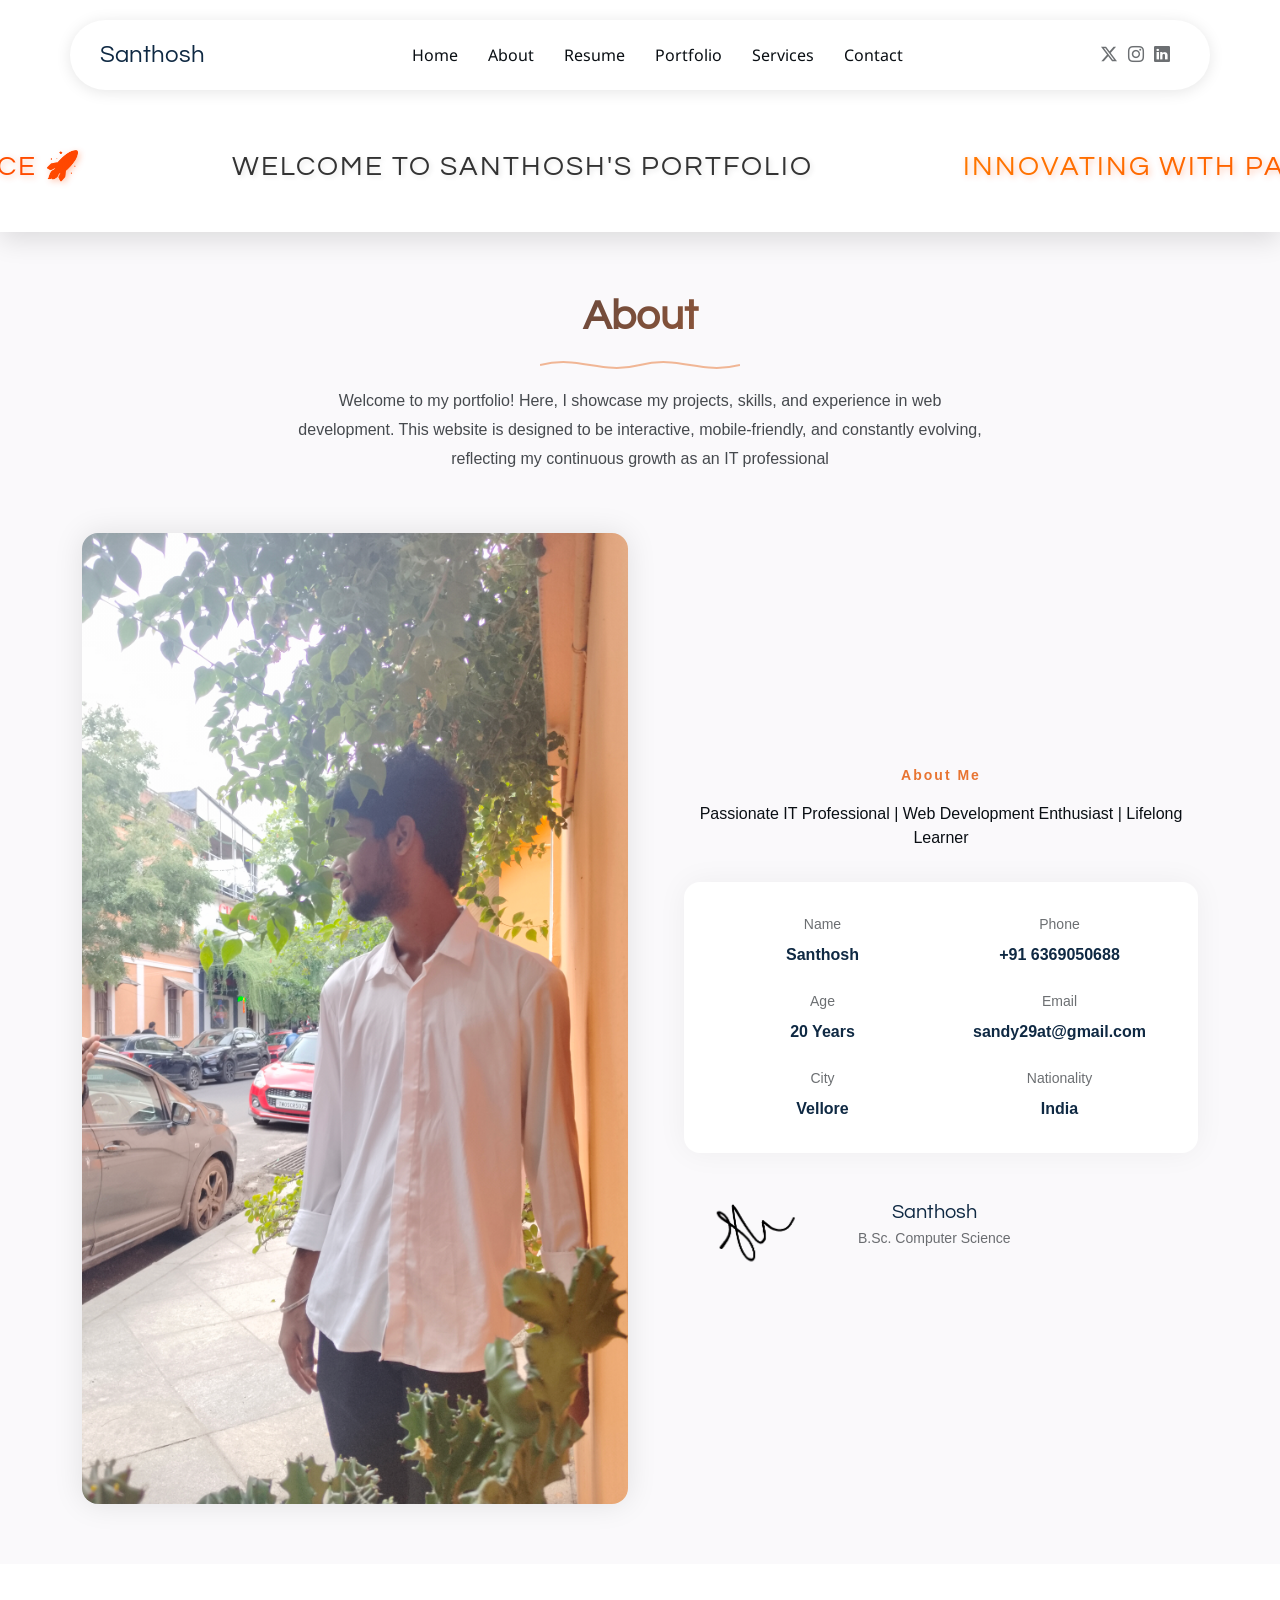
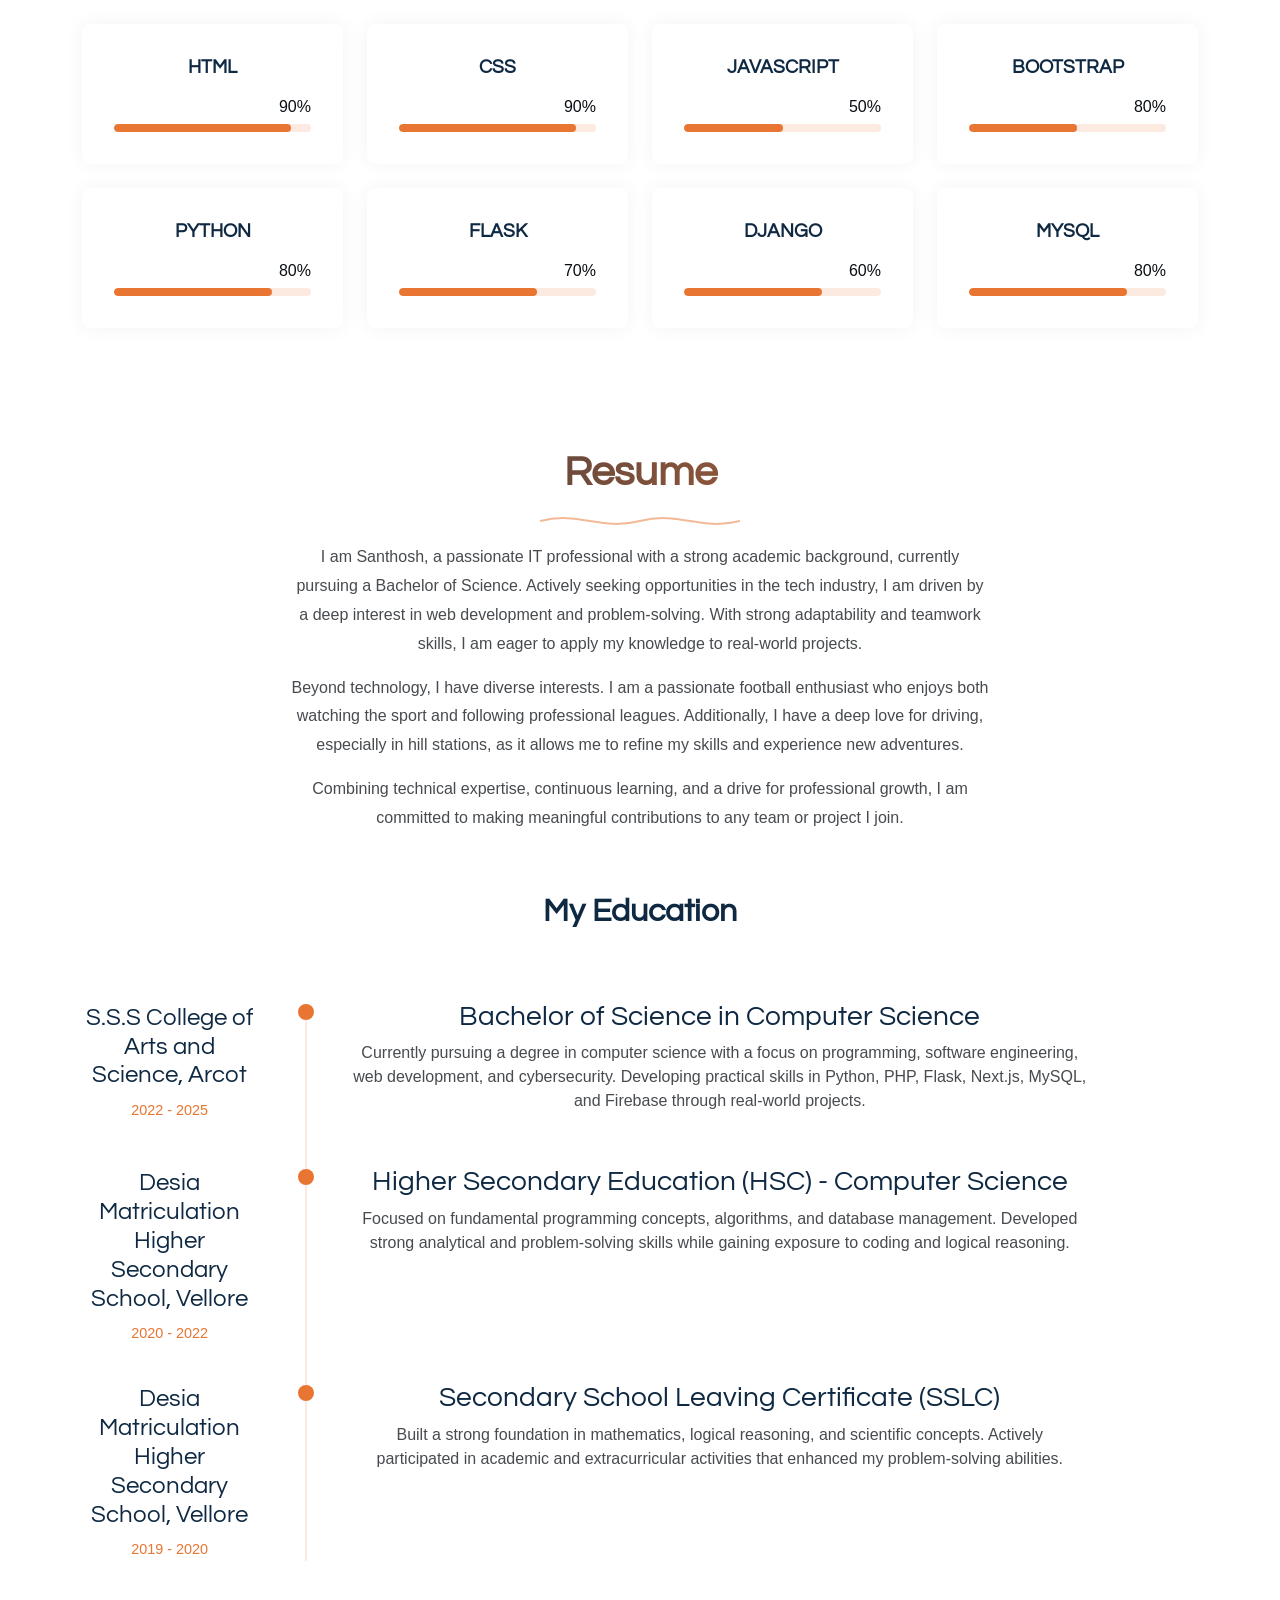
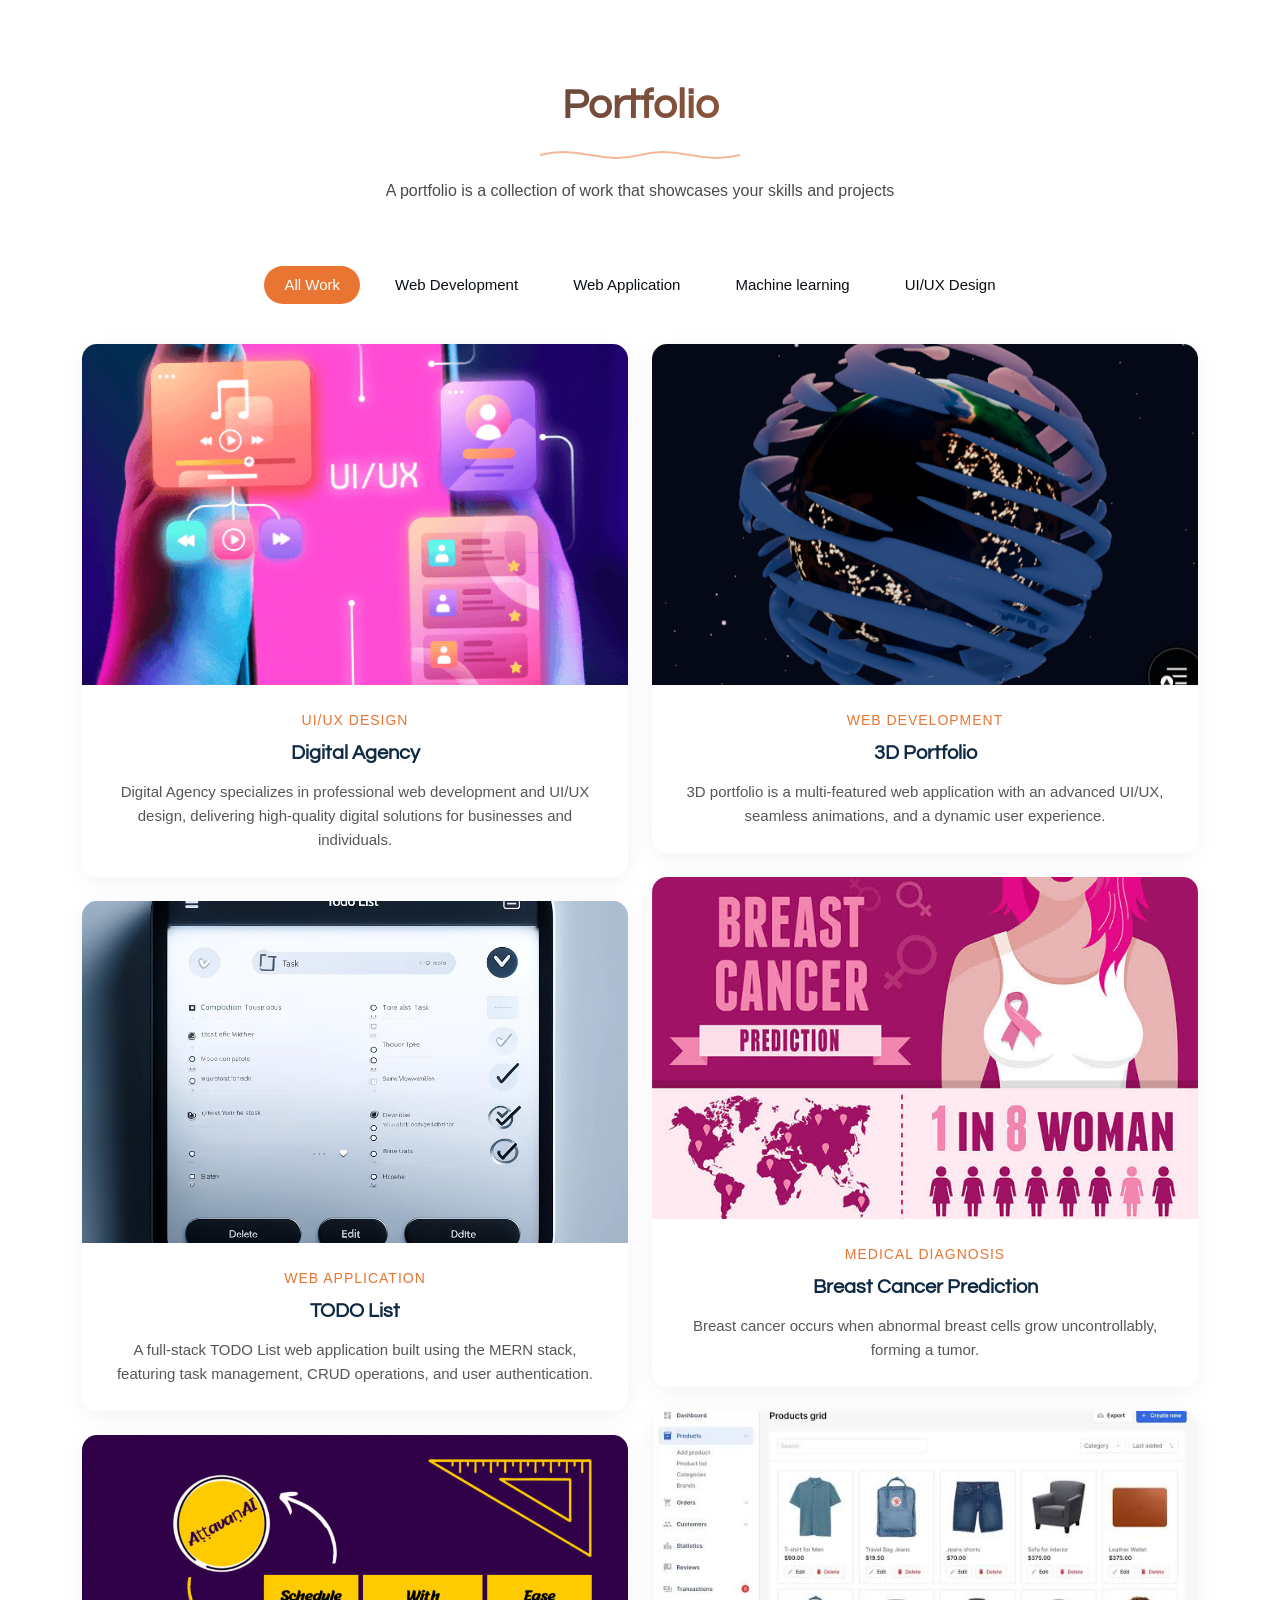
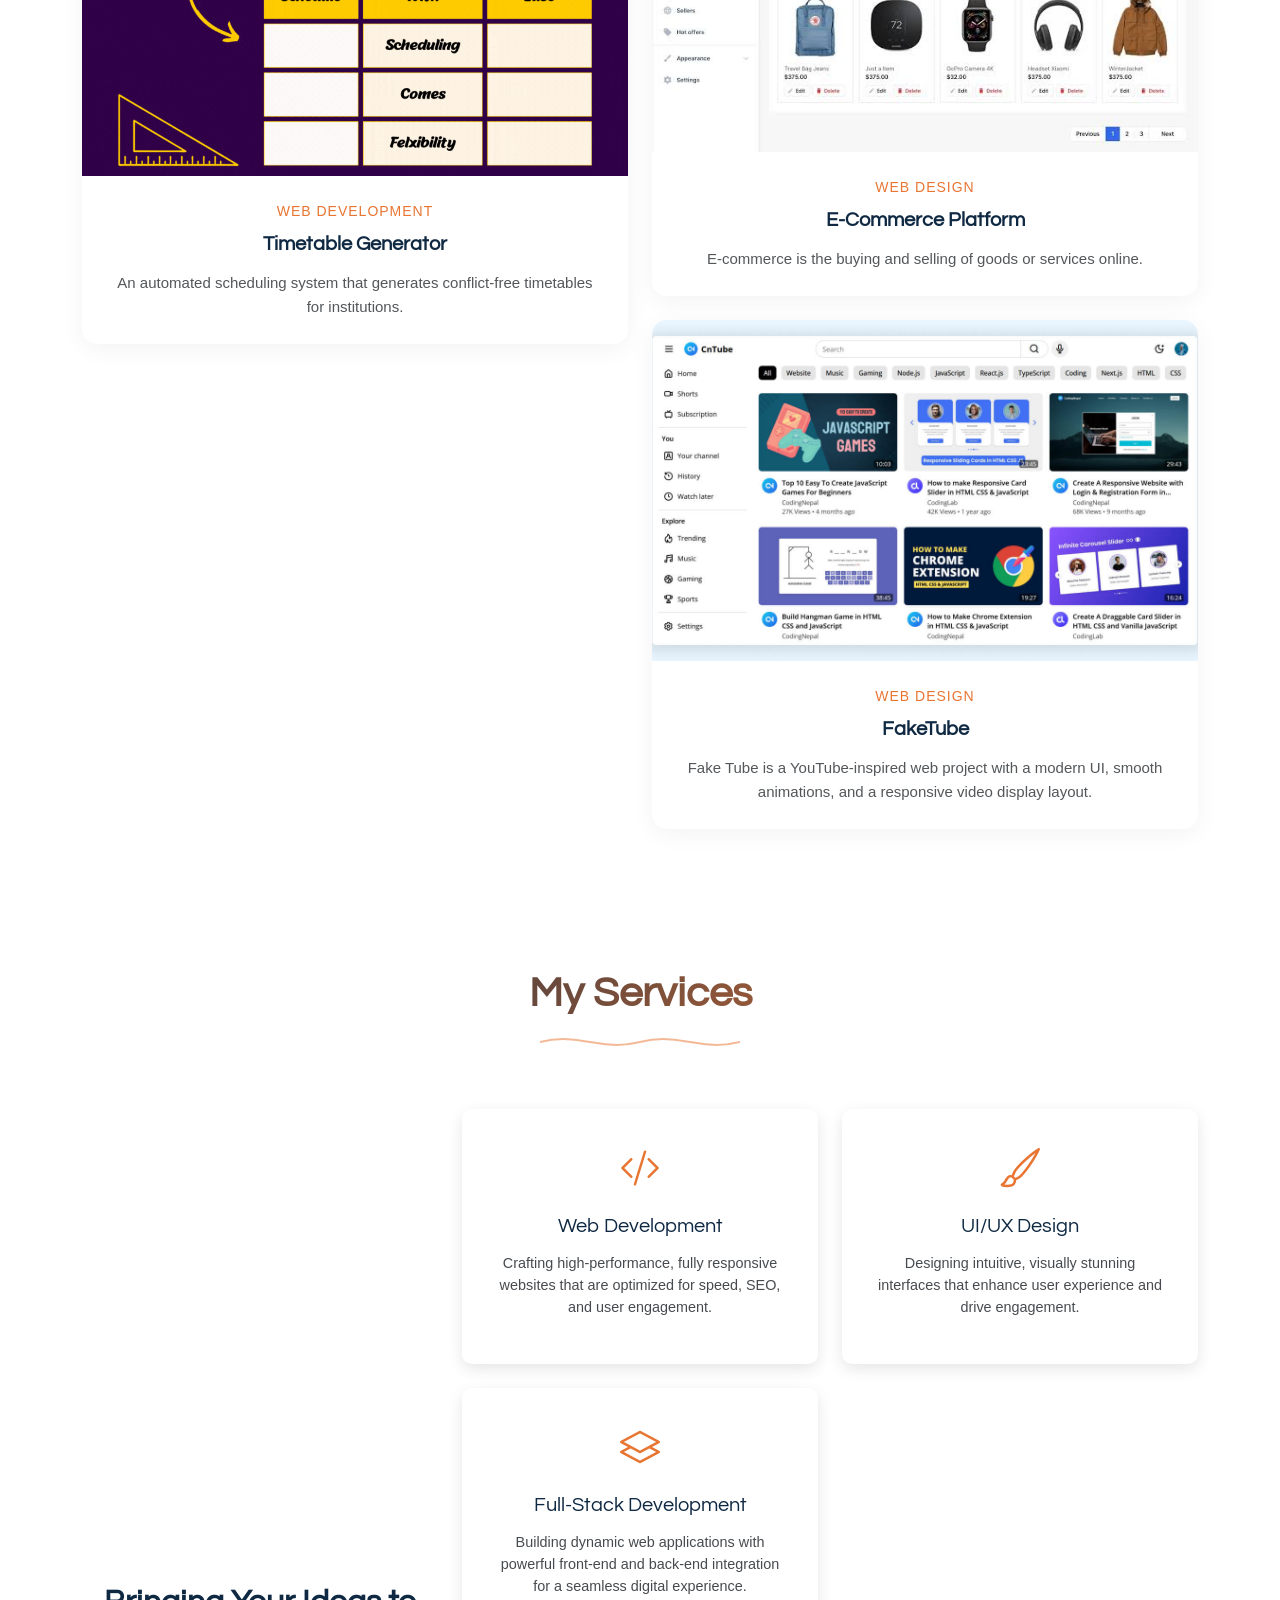
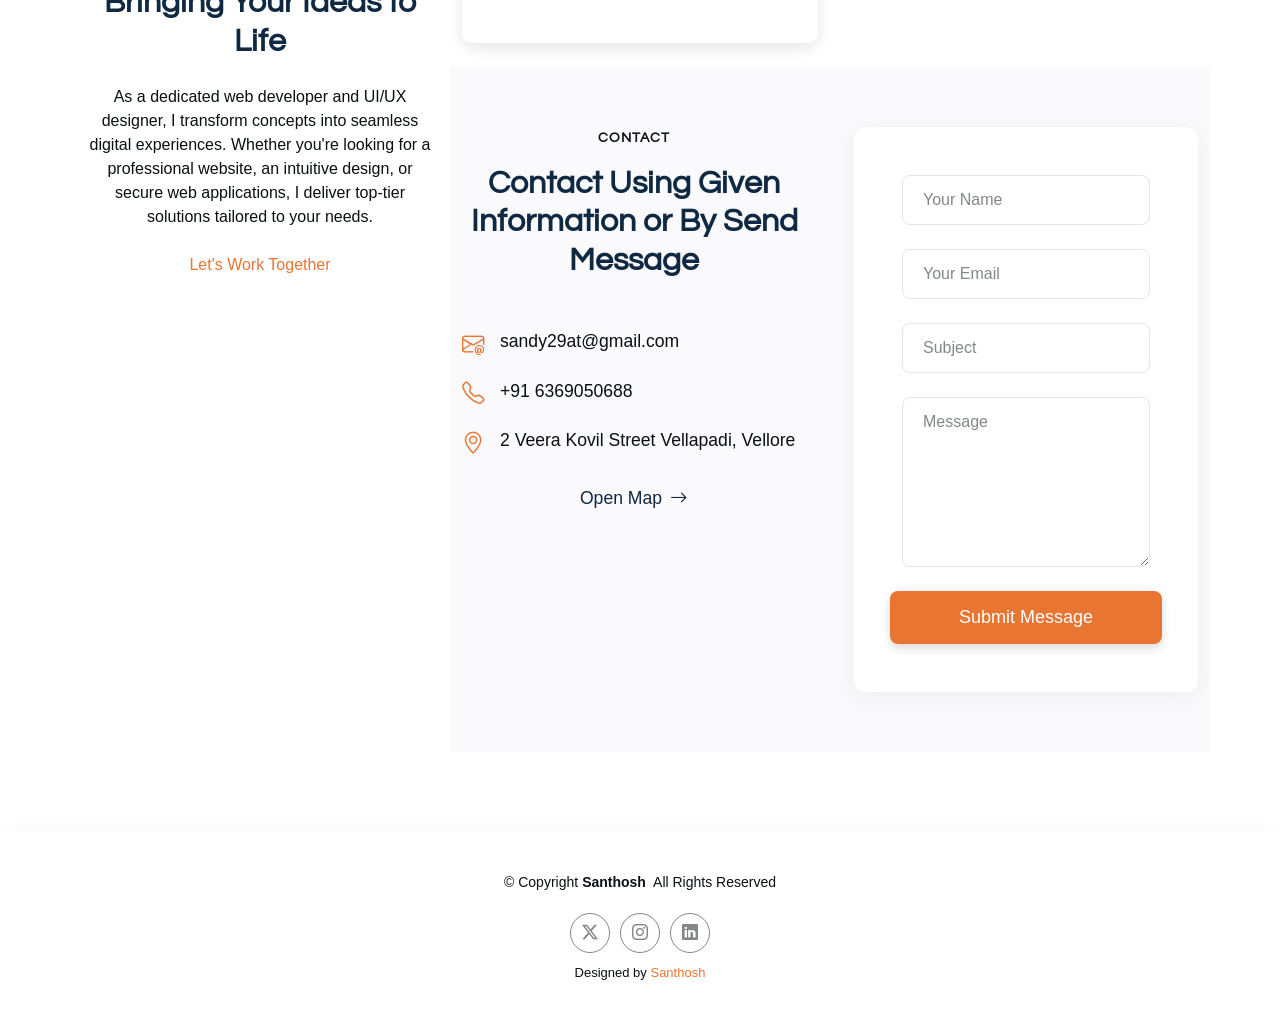
==== index.html @ da468648 "Update index.html" ====
<!DOCTYPE html>

<html lang="en">



<head>

  <meta charset="utf-8">

  <meta content="width=device-width, initial-scale=1.0" name="viewport">

  <title>PORTFOLIO </title>

  <meta name="description" content="">

  <meta name="keywords" content="">



  <!-- Favicons -->

  <link href="assets/img/sandy.webp" rel="icon">

  <link href="assets/img/sandy.webp" rel="apple-touch-icon">



  <!-- Fonts -->

  <link href="https://fonts.googleapis.com" rel="preconnect">

  <link href="https://fonts.gstatic.com" rel="preconnect" crossorigin>

  <link href="https://fonts.googleapis.com/css2?family=Roboto:ital,wght@0,100;0,300;0,400;0,500;0,700;0,900;1,100;1,300;1,400;1,500;1,700;1,900&family=Noto+Sans:ital,wght@0,100;0,200;0,300;0,400;0,500;0,600;0,700;0,800;0,900;1,100;1,200;1,300;1,400;1,500;1,600;1,700;1,800;1,900&family=Questrial:wght@400&display=swap" rel="stylesheet">



  <!-- Vendor CSS Files -->

  <link href="assets/vendor/bootstrap/css/bootstrap.min.css" rel="stylesheet">

  <link href="assets/vendor/bootstrap-icons/bootstrap-icons.css" rel="stylesheet">

  <link href="assets/vendor/aos/aos.css" rel="stylesheet">

  <link href="assets/vendor/glightbox/css/glightbox.min.css" rel="stylesheet">

  <link href="assets/vendor/swiper/swiper-bundle.min.css" rel="stylesheet">



  <!-- Main CSS File -->

  <link href="assets/css/main.css" rel="stylesheet">



  

</head>



<body class="index-page">



  <header id="header" class="header d-flex align-items-center sticky-top">

    <div class="header-container container-fluid container-xl position-relative d-flex align-items-center justify-content-between">



      <a href="index.html" class="logo d-flex align-items-center me-auto me-xl-0">

        <!-- Uncomment the line below if you also wish to use an image logo -->

        <!-- <img src="assets/img/logo.webp" alt=""> -->

        <h1 class="sitename">Santhosh</h1>

      </a>



      <nav id="navmenu" class="navmenu">

        <ul>

          <li><a href="#hero" class="active">Home</a></li>

          <li><a href="#about">About</a></li>

          <li><a href="#resume">Resume</a></li>

          <li><a href="#portfolio">Portfolio</a></li>

          <li><a href="#services">Services</a></li>

          <li><a href="#contact">Contact</a></li>

        </ul>

        <i class="mobile-nav-toggle d-xl-none bi bi-list"></i>

      </nav>



      <div class="header-social-links">

        <a href="https://x.com/Sxndyhub?t=_Z3K8WbhGouBqVjmvco1pQ&s=09" class="twitter"><i class="bi bi-twitter-x"></i></a>

        <a href="https://www.instagram.com/sxndy.hub?igsh=MWc3cnhoYTg0aWl6MA==" class="instagram"><i class="bi bi-instagram"></i></a>

        <a href="https://www.linkedin.com/in/santhosh-u-3a785426b?utm_source=share&utm_campaign=share_via&utm_content=profile&utm_medium=android_app" class="linkedin"><i class="bi bi-linkedin"></i></a>

      </div>



    </div>

  </header>



  <!-- Hidden Easter egg div -->

<div id="easter-egg" class="hidden-div" style="display:none;">

  <div class="easter-content">

    <span id="close-btn" class="close-btn">&times;</span>

    <h2 class="easter-title">Congratulations!</h2>

    <p class="easter-description">

      You've unlocked a hidden treasure! Here's the source code for this site, feel free to explore:

    </p>

    <a href="https://github.com/Santhosh200429/portfolio" class="source-code-link" target="_blank">

      View Source Code on GitHub

    </a>

    <div class="btn" onclick="window.location.reload();">Try Again</div>

  </div>

</div>



<!-- Styles (CSS) -->

<style>

  /* General Styles for the Easter Egg */

  #easter-egg {

    display: none; /* Hidden by default */

    position: fixed;

    z-index: 9999;

    top: 0;

    left: 0;

    width: 100%;

    height: 100%;

    background-color: rgba(0, 0, 0, 0.8); /* Darkened overlay */

    padding-top: 120px;

    text-align: center;

    transition: opacity 0.5s ease;

  }



  .easter-content {

    background-color: #ffffff;

    padding: 30px;

    border-radius: 20px;

    display: inline-block;

    max-width: 600px;

    width: 80%;

    animation: fadeIn 0.5s ease-out;

    box-shadow: 0 6px 20px rgba(0, 0, 0, 0.1);

  }



  /* Fade-In Animation for Easter Egg */

  @keyframes fadeIn {

    0% {

      opacity: 0;

      transform: translateY(-50px);

    }

    100% {

      opacity: 1;

      transform: translateY(0);

    }

  }



  /* Close Button Styling */

  .close-btn {

    position: absolute;

    top: 15px;

    right: 15px;

    font-size: 30px;

    color: #888;

    cursor: pointer;

    transition: color 0.3s ease;

  }



  .close-btn:hover {

    color: #333;

  }



  /* Title and Text Styling */

  .easter-title {

    font-family: 'Poppins', sans-serif;

    font-size: 32px;

    font-weight: bold;

    color: #222;

    margin-bottom: 20px;

    text-transform: uppercase;

  }



  .easter-description {

    font-family: 'Roboto', sans-serif;

    font-size: 18px;

    color: #444;

    line-height: 1.6;

    margin-bottom: 25px;

  }



  /* Source Code Link Styling */

  .source-code-link {

    font-family: 'Roboto', sans-serif;

    font-size: 20px;

    color: #0077cc;

    text-decoration: none;

    font-weight: bold;

    transition: color 0.3s ease;

    display: inline-block;

    margin-bottom: 20px;

  }



  .source-code-link:hover {

    color: #005fa3;

  }



  /* Button Styling */

  .btn {

    background-color: #0077cc;

    color: white;

    padding: 15px 35px;

    border-radius: 30px;

    font-size: 18px;

    cursor: pointer;

    transition: background-color 0.3s ease, transform 0.2s ease;

    box-shadow: 0 4px 10px rgba(0, 0, 0, 0.15);

  }



  .btn:hover {

    background-color: #005fa3;

    transform: scale(1.05);

  }



  /* Responsive Design for Mobile */

  @media (max-width: 600px) {

    .easter-content {

      width: 90%;

      padding: 25px;

    }



    .easter-title {

      font-size: 26px;

    }



    .easter-description {

      font-size: 16px;

    }



    .source-code-link {

      font-size: 18px;

    }



    .btn {

      font-size: 16px;

      padding: 12px 28px;

    }

  }

</style>



<!-- Scripts (JavaScript) -->

<script>

  // Get the Easter egg and close button elements

  var easterEgg = document.getElementById("easter-egg");

  var closeBtn = document.getElementById("close-btn");



  // Function to open Easter egg

  function openEasterEgg() {

    easterEgg.style.display = "block"; // Show the Easter egg

    easterEgg.style.opacity = 1; // Ensure opacity transition happens

  }



  // Close the Easter egg when clicking the close button

  closeBtn.onclick = function() {

    easterEgg.style.display = "none"; // Hide the Easter egg

  };



  // Close the Easter egg if user clicks outside the content

  window.onclick = function(event) {

    if (event.target == easterEgg) {

      easterEgg.style.display = "none"; // Hide the Easter egg

    }

  };



  // Check if the URL path is "/sandy()"

  if (window.location.pathname === "/sandy()") {

    openEasterEgg(); // Trigger the Easter egg if the URL matches

  }

  // Add event listener for the "Ctrl + E" key combination

  window.addEventListener('keydown', function(event) {

    // Check if 'Ctrl' key is pressed along with 'E' key

    if (event.ctrlKey && event.key === 'e') {

      openEasterEgg(); // Trigger the Easter egg when Ctrl + E is pressed

    }

  });

</script>



  <main class="main">



    <!-- Interactive Scrolling Text Section -->

<section id="animated-text-scroll" class="text-scroll-section">

    <div class="text-scroll-content">

        <div class="text-scroll-item">

            <h3>🚀 Elevate Your Digital Presence 🚀</h3>

            <h3>Welcome to Santhosh's Portfolio</h3>

            <h3>Innovating with Passion, Crafting with Precision</h3>

        </div>

    </div>

</section>



<style>

/* 🌟 Premium Scrolling Text Section */

.text-scroll-section {

    position: relative;

    width: 100%;

    overflow: hidden;

    white-space: nowrap;

    background: #ffffff;

    padding: 40px 0;

    box-shadow: 0px 8px 25px rgba(0, 0, 0, 0.12);

    transition: all 0.3s ease-in-out;

}



/* ✨ Hide in Night Mode */

.night-mode .text-scroll-section {

    display: none;

}



/* 🌟 Scrolling Text Content */

.text-scroll-content {

    display: flex;

    align-items: center;

    justify-content: center;

    width: 100%;

}



/* 🔥 Animated Text Styling */

.text-scroll-item {

    display: flex;

    font-size: 42px;

    font-weight: 900;

    font-family: 'Poppins', sans-serif;

    text-transform: uppercase;

    gap: 150px;

    letter-spacing: 2px;

    animation: scrollText 15s linear infinite;

    color: #222;

    transition: all 0.3s ease-in-out;

    cursor: pointer;

}



/* 🏆 Premium Text Effects */

.text-scroll-item h3:nth-child(1) {

    background: linear-gradient(90deg, #ff9900, #ff4500);

    -webkit-background-clip: text;

    -webkit-text-fill-color: transparent;

    text-shadow: 2px 2px 6px rgba(255, 72, 0, 0.3);

}



.text-scroll-item h3:nth-child(2) {

    color: #333;

    text-shadow: 2px 2px 5px rgba(0, 0, 0, 0.1);

}



.text-scroll-item h3:nth-child(3) {

    background: linear-gradient(90deg, #ff7b00, #ff3d00);

    -webkit-background-clip: text;

    -webkit-text-fill-color: transparent;

    text-shadow: 2px 2px 6px rgba(255, 72, 0, 0.3);

}



/* 🎥 Smooth Scrolling */

@keyframes scrollText {

    0% { transform: translateX(100%); }

    100% { transform: translateX(-100%); }

}



/* 🚀 Touch & Hover Effects */

.text-scroll-item.paused {

    animation-play-state: paused;

}

</style>



<script>

document.addEventListener("DOMContentLoaded", function () {

    const textScroll = document.querySelector(".text-scroll-item");

    let isPaused = false;



    // Toggle animation on touch/click

    textScroll.addEventListener("click", function () {

        isPaused = !isPaused;

        textScroll.classList.toggle("paused", isPaused);

    });



    function checkDayMode() {

        const isNightMode = document.body.classList.contains("night-mode"); 

        

        // Show in day mode, hide in night mode

        document.getElementById("animated-text-scroll").style.display = isNightMode ? "none" : "block";

    }



    // Run on page load

    checkDayMode();



    // Detect night mode toggle

    const nightModeToggle = document.querySelector("#night-mode-toggle"); 



    if (nightModeToggle) {

        nightModeToggle.addEventListener("click", function () {

            setTimeout(checkDayMode, 100);

        });

    }

});

</script>

            

 <!-- About Section -->

    <section id="about" class="about section light-background">



      <!-- Section Title -->

      <div class="container section-title" data-aos="fade-up">

        <h2>About</h2>

        <div class="title-shape">

          <svg viewBox="0 0 200 20" xmlns="http://www.w3.org/2000/svg">

            <path d="M 0,10 C 40,0 60,20 100,10 C 140,0 160,20 200,10" fill="none" stroke="currentColor" stroke-width="2"></path>

          </svg>

        </div>

        <p>Welcome to my portfolio! Here, I showcase my projects, skills, and experience in web development. This website is designed to be interactive, mobile-friendly, and constantly evolving, reflecting my continuous growth as an IT professional</p>

      </div><!-- End Section Title -->



      <div class="container" data-aos="fade-up" data-aos-delay="100">



        <div class="row align-items-center">

          <div class="col-lg-6 position-relative" data-aos="fade-right" data-aos-delay="200">

            <div class="about-image">

              <img src="assets/img/profile/santhosh.jpg" alt="Profile Image" class="img-fluid rounded-4">

            </div>

          </div>



          <div class="col-lg-6" data-aos="fade-left" data-aos-delay="300">

            <div class="about-content">

              <span class="subtitle">About Me</span>

                 <p class="mb-4">Passionate IT Professional | Web Development Enthusiast | Lifelong Learner</p>



              <div class="personal-info">

                <div class="row g-4">

                  <div class="col-6">

                    <div class="info-item">

                      <span class="label">Name</span>

                      <span class="value">Santhosh</span>

                    </div>

                  </div>



                  <div class="col-6">

                    <div class="info-item">

                      <span class="label">Phone</span>

                      <span class="value">+91 6369050688</span>

                    </div>

                  </div>



                  <div class="col-6">

                    <div class="info-item">

                      <span class="label">Age</span>

                      <span class="value">20 Years</span>

                    </div>

                  </div>



                  <div class="col-6">

                    <div class="info-item">

                      <span class="label">Email</span>

                      <span class="value">sandy29at@gmail.com</span>

                    </div>

                  </div>



                  <div class="col-6">

                    <div class="info-item">

                      <span class="label">City</span>

                      <span class="value">Vellore</span>

                    </div>

                  </div>



                  <div class="col-6">

                    <div class="info-item">

                      <span class="label">Nationality</span>

                      <span class="value">India</span>

                    </div>

                  </div>

                </div>

              </div>



              <div class="signature mt-4">

                <div class="signature-image">

                  <img src="assets/img/misc/signature-1.webp" alt="" class="img-fluid">

                </div>

                <div class="signature-info">

                  <h4>Santhosh</h4>

                  <p>B.Sc. Computer Science </p>

                </div>

              </div>

            </div>

          </div>

        </div>



      </div>



    </section><!-- /About Section -->

    

    



    <!-- Skills Section -->

    <section id="skills" class="skills section">



      <div class="container" data-aos="fade-up" data-aos-delay="100">



        <div class="row g-4 skills-animation">



          <div class="col-md-6 col-lg-3" data-aos="fade-up" data-aos-delay="100">

            <div class="skill-box">

              <h3>HTML</h3>

              <span class="text-end d-block">90%</span>

              <div class="progress">

                <div class="progress-bar" role="progressbar" aria-valuenow="90" aria-valuemin="0" aria-valuemax="100"></div>

              </div>

            </div>

          </div>



          <div class="col-md-6 col-lg-3" data-aos="fade-up" data-aos-delay="200">

            <div class="skill-box">

              <h3>CSS</h3>

              <span class="text-end d-block">90%</span>

              <div class="progress">

                <div class="progress-bar" role="progressbar" aria-valuenow="90" aria-valuemin="0" aria-valuemax="100"></div>

              </div>

            </div>

          </div>



          <div class="col-md-6 col-lg-3" data-aos="fade-up" data-aos-delay="300">

    <div class="skill-box">

        <h3>JAVASCRIPT</h3>             

        <span class="text-end d-block">50%</span> <!-- Ensure this matches the width -->

        <div class="progress">

            <div class="progress-bar" role="progressbar" 

                style="width: 50%;" 

                aria-valuenow="50" 

                aria-valuemin="0" 

                aria-valuemax="100">

            </div>

        </div>

    </div>

</div>



          <div class="col-md-6 col-lg-3" data-aos="fade-up" data-aos-delay="400">

            <div class="skill-box">

              <h3>BOOTSTRAP</h3>

              <span class="text-end d-block">80%</span>

              <div class="progress">

                <div class="progress-bar" role="progressbar" aria-valuenow="55" aria-valuemin="0" aria-valuemax="100">

                </div>

              </div>

            </div>

          </div>

          

          <div class="col-md-6 col-lg-3" data-aos="fade-up" data-aos-delay="500">

            <div class="skill-box">

              <h3>PYTHON</h3>             

              <span class="text-end d-block">80%</span>

              <div class="progress">

                <div class="progress-bar" role="progressbar" aria-valuenow="80" aria-valuemin="0" aria-valuemax="100"></div>

              </div>

            </div>

          </div>

         

          <div class="col-md-6 col-lg-3" data-aos="fade-up" data-aos-delay="600">

            <div class="skill-box">

              <h3>FLASK</h3>             

              <span class="text-end d-block">70%</span>

              <div class="progress">

                <div class="progress-bar" role="progressbar" aria-valuenow="70" aria-valuemin="0" aria-valuemax="100"></div>

              </div>

            </div>

          </div>



          <div class="col-md-6 col-lg-3" data-aos="fade-up" data-aos-delay="700">

            <div class="skill-box">

              <h3>DJANGO</h3>             

              <span class="text-end d-block">60%</span>

              <div class="progress">

                <div class="progress-bar" role="progressbar" aria-valuenow="70" aria-valuemin="0" aria-valuemax="100"></div>

              </div>

            </div>

          </div>



          <div class="col-md-6 col-lg-3" data-aos="fade-up" data-aos-delay="800">

            <div class="skill-box">

              <h3>MYSQL</h3>             

              <span class="text-end d-block">80%</span>

              <div class="progress">

                <div class="progress-bar" role="progressbar" aria-valuenow="80" aria-valuemin="0" aria-valuemax="100"></div>

              </div>

            </div>

          </div>





        </div>



      </div>



    </section><!-- /Skills Section -->



    <!-- Resume Section -->

    <section id="resume" class="resume section">



      <!-- Section Title -->

      <div class="container section-title" data-aos="fade-up">

        <h2>Resume</h2>

        <div class="title-shape">

          <svg viewBox="0 0 200 20" xmlns="http://www.w3.org/2000/svg">

            <path d="M 0,10 C 40,0 60,20 100,10 C 140,0 160,20 200,10" fill="none" stroke="currentColor" stroke-width="2"></path>

          </svg>

        </div>

         <p>I am Santhosh, a passionate IT professional with a strong academic background, currently pursuing a Bachelor of Science. Actively seeking opportunities in the tech industry, I am driven by a deep interest in web development and problem-solving. With strong adaptability and teamwork skills, I am eager to apply my knowledge to real-world projects.</p>



<p>Beyond technology, I have diverse interests. I am a passionate football enthusiast who enjoys both watching the sport and following professional leagues. Additionally, I have a deep love for driving, especially in hill stations, as it allows me to refine my skills and experience new adventures.</p>



<p>Combining technical expertise, continuous learning, and a drive for professional growth, I am committed to making meaningful contributions to any team or project I join.</p>

      </div><!-- End Section Title -->

       <div class="container" data-aos="fade-up" data-aos-delay="100">

  <div class="row">

    <div class="col-12">

      <div class="resume-wrapper">

        <div class="resume-block" data-aos="fade-up">            

          <h2 class="section-title">My Education</h2>





          <div class="timeline">

            <!-- Bachelor's Degree -->

            <div class="timeline-item" data-aos="fade-up" data-aos-delay="200">

              <div class="timeline-left">

                <h4 class="institution">S.S.S College of Arts and Science, Arcot</h4>

                <span class="period">2022 - 2025</span>

              </div>

              <div class="timeline-dot"></div>

              <div class="timeline-right">

                <h3 class="degree">Bachelor of Science in Computer Science</h3>

                <p class="description">

                  Currently pursuing a degree in computer science with a focus on programming, software engineering, web development, and cybersecurity. 

                  Developing practical skills in Python, PHP, Flask, Next.js, MySQL, and Firebase through real-world projects.

                </p>

              </div>

            </div>



            <!-- Higher Secondary Education (HSC) -->

            <div class="timeline-item" data-aos="fade-up" data-aos-delay="300">

              <div class="timeline-left">

                <h4 class="institution">Desia Matriculation Higher Secondary School, Vellore</h4>

                <span class="period">2020 - 2022</span>

              </div>

              <div class="timeline-dot"></div>

              <div class="timeline-right">

                <h3 class="degree">Higher Secondary Education (HSC) - Computer Science</h3>

                <p class="description">

                  Focused on fundamental programming concepts, algorithms, and database management. 

                  Developed strong analytical and problem-solving skills while gaining exposure to coding and logical reasoning.

                </p>

              </div>

            </div>



            <!-- Secondary School Education (SSLC) -->

            <div class="timeline-item" data-aos="fade-up" data-aos-delay="400">

              <div class="timeline-left">

                <h4 class="institution">Desia Matriculation Higher Secondary School, Vellore</h4>

                <span class="period">2019 - 2020</span>

              </div>

              <div class="timeline-dot"></div>

              <div class="timeline-right">

                <h3 class="degree">Secondary School Leaving Certificate (SSLC)</h3>

                <p class="description">

                  Built a strong foundation in mathematics, logical reasoning, and scientific concepts. 

                  Actively participated in academic and extracurricular activities that enhanced my problem-solving abilities.

                </p>

              </div>

            </div>

          </div>

        </div>

      </div>

    </div>

  </div>

  </div>



          </div>



        </div>



      </div>



    </section><!-- /Resume Section -->





      </div>



    </section><!-- /Resume Section -->



    <!-- Portfolio Section -->

    <section id="portfolio" class="portfolio section">



      <!-- Section Title -->

      <div class="container section-title" data-aos="fade-up">

        <h2>Portfolio</h2>

        <div class="title-shape">

          <svg viewBox="0 0 200 20" xmlns="http://www.w3.org/2000/svg">

            <path d="M 0,10 C 40,0 60,20 100,10 C 140,0 160,20 200,10" fill="none" stroke="currentColor" stroke-width="2"></path>

          </svg>

        </div>

        <p>A portfolio is a collection of work that showcases your skills and projects</p>

      </div><!-- End Section Title -->



      <div class="container" data-aos="fade-up" data-aos-delay="100">



        <div class="isotope-layout" data-default-filter="*" data-layout="masonry" data-sort="original-order">



          <div class="portfolio-filters-container" data-aos="fade-up" data-aos-delay="200">

            <ul class="portfolio-filters isotope-filters">

              <li data-filter="*" class="filter-active">All Work</li>

              <li data-filter=".filter-web">Web Development</li>

              <li data-filter=".filter-webapp">Web Application</li>

              <li data-filter=".filter-medical">Machine learning</li>

              <li data-filter=".filter-uiux">UI/UX Design</li>

            </ul>

          </div>



          <div class="row g-4 isotope-container" data-aos="fade-up" data-aos-delay="300">



            <div class="col-lg-6 col-md-6 portfolio-item isotope-item filter-uiux">

              <div class="portfolio-card">

                <div class="portfolio-image">

                  <img src="assets/img/portfolio/digital-agency-1.jpg" class="img-fluid" alt="" loading="lazy">

                  <div class="portfolio-overlay">

                    <div class="portfolio-actions">

                      <a href="assets/img/portfolio/digital-agency-1.jpg" class="glightbox preview-link" data-gallery="portfolio-gallery-graphics"><i class="bi bi-eye"></i></a>

                      <a href="digital-agency.html" class="details-link"><i class="bi bi-arrow-right"></i></a>

                    </div>

                  </div>

                </div>

                <div class="portfolio-content">

                  <span class="category">UI/UX Design</span>

                  <h3>Digital Agency</h3>

                  <p>Digital Agency specializes in professional web development and UI/UX design, delivering high-quality digital solutions for businesses and individuals.</p>

                </div>

              </div>

            </div><!-- End Portfolio Item -->

<div class="col-lg-6 col-md-6 portfolio-item isotope-item filter-web">
  <div class="portfolio-card">
    <div class="portfolio-image">
      <img src="assets/img/portfolio/3d-portfolio1.webp" class="img-fluid" alt="" loading="lazy">
      <div class="portfolio-overlay">
        <div class="portfolio-actions">
          <a href="assets/img/portfolio/sxndyhub-preview.webp" class="glightbox preview-link" data-gallery="portfolio-gallery-motion">
            <i class="bi bi-eye"></i>
          </a>
          <a href="3d-portfolio.html" class="details-link">
            <i class="bi bi-arrow-right"></i>
          </a>
        </div>
      </div>
    </div>
    <div class="portfolio-content">
      <span class="category">Web Development</span>
      <h3>3D Portfolio</h3>
      <p>3D portfolio is a multi-featured web application with an advanced UI/UX, seamless animations, and a dynamic user experience.</p>
    </div>
  </div>
</div><!-- End Portfolio Item -->

            	

            <div class="col-lg-6 col-md-6 portfolio-item isotope-item filter-medical">

              <div class="portfolio-card">

                <div class="portfolio-image">

                  <img src="assets/img/portfolio/breast-cancer.webp" class="img-fluid" alt="" loading="lazy">

                  <div class="portfolio-overlay">

                    <div class="portfolio-actions">

                      <a href="assets/img/portfolio/portfolio-10.webp" class="glightbox preview-link" data-gallery="portfolio-gallery-graphics"><i class="bi bi-eye"></i></a>

                      <a href="brst-cancer.html" class="details-link"><i class="bi bi-arrow-right"></i></a>

                    </div>

                  </div>

                </div>

                <div class="portfolio-content">

                  <span class="category">Medical Diagnosis</span>

                  <h3>Breast Cancer Prediction </h3>

                  <p>Breast cancer occurs when abnormal breast cells grow uncontrollably, forming a tumor.



</p>

                </div>

              </div>

            </div><!-- End Portfolio Item -->

            	

            <div class="col-lg-6 col-md-6 portfolio-item isotope-item filter-webapp">

              <div class="portfolio-card">

                <div class="portfolio-image">

                  <img src="assets/img/portfolio/home-todo.jpg" class="img-fluid" alt="" loading="lazy">

                  <div class="portfolio-overlay">

                    <div class="portfolio-actions">

                      <a href="assets/img/portfolio/digital-agency-1.jpg" class="glightbox preview-link" data-gallery="portfolio-gallery-graphics"><i class="bi bi-eye"></i></a>

                      <a href="todo.html" class="details-link"><i class="bi bi-arrow-right"></i></a>

                    </div>

                  </div>

                </div>

                <div class="portfolio-content">

                  <span class="category">Web Application</span>

                  <h3>TODO List</h3>

                  <p>A full-stack TODO List web application built using the MERN stack, featuring task management, CRUD operations, and user authentication.</p>

                </div>

              </div>

            </div><!-- End Portfolio Item -->

            	

            <div class="col-lg-6 col-md-6 portfolio-item isotope-item filter-web">

              <div class="portfolio-card">

                <div class="portfolio-image">

                  <img src="assets/img/portfolio/ecommerce.webp" class="img-fluid" alt="" loading="lazy">

                  <div class="portfolio-overlay">

                    <div class="portfolio-actions">

                      <a href="assets/img/portfolio/portfolio-7.webp" class="glightbox preview-link" data-gallery="portfolio-gallery-motion"><i class="bi bi-eye"></i></a>

                      <a href="e-commerce.html" class="details-link"><i class="bi bi-arrow-right"></i></a>

                    </div>

                  </div>

                </div>

                <div class="portfolio-content">

                  <span class="category">Web Design</span>

                  <h3>E-Commerce Platform </h3>

                  <p>E-commerce is the buying and selling of goods or services online.



</p>

                </div>

              </div>

            </div><!-- End Portfolio Item -->



                        <div class="col-lg-6 col-md-6 portfolio-item isotope-item filter-web">

  <div class="portfolio-card">

    <div class="portfolio-image">

      <img src="assets/img/portfolio/timetable.gif" class="img-fluid" alt="" loading="lazy">

      <div class="portfolio-overlay">

        <div class="portfolio-actions">

          <a href="assets/img/portfolio/timetable-preview.webp" class="glightbox preview-link" data-gallery="portfolio-gallery-motion"><i class="bi bi-eye"></i></a>

          <a href="timetable.html" class="details-link"><i class="bi bi-arrow-right"></i></a>

        </div>

      </div>

    </div>

    <div class="portfolio-content">

      <span class="category">Web Development</span>

      <h3>Timetable Generator</h3>

      <p>An automated scheduling system that generates conflict-free timetables for institutions.</p>

    </div>

  </div>

</div><!-- End Portfolio Item -->



            <div class="col-lg-6 col-md-6 portfolio-item isotope-item filter-web">

              <div class="portfolio-card">

                <div class="portfolio-image">

                  <img src="assets/img/portfolio/fake-tube-1.jpg" class="img-fluid" alt="" loading="lazy">

                  <div class="portfolio-overlay">

                    <div class="portfolio-actions">

                      <a href="assets/img/portfolio/portfolio-7.webp" class="glightbox preview-link" data-gallery="portfolio-gallery-motion"><i class="bi bi-eye"></i></a>

                      <a href="fake-tube.html" class="details-link"><i class="bi bi-arrow-right"></i></a>

                    </div>

                  </div>

                </div>

                <div class="portfolio-content">

                  <span class="category">Web Design</span>

                  <h3>FakeTube</h3>

                  <p>Fake Tube is a YouTube-inspired web project with a modern UI, smooth animations, and a responsive video display layout.

</p>

                </div>

              </div>

            </div><!-- End Portfolio Item -->

            	

          </div><!-- End Portfolio Container -->



        </div>



      </div>



    </section><!-- /Portfolio Section -->



    <!-- Services Section -->

<section id="services" class="services section">



    <!-- Section Title -->

    <div class="container section-title" data-aos="fade-up">

        <h2>My Services</h2>

        <div class="title-shape">

            <svg viewBox="0 0 200 20" xmlns="http://www.w3.org/2000/svg">

                <path d="M 0,10 C 40,0 60,20 100,10 C 140,0 160,20 200,10" fill="none" stroke="currentColor" stroke-width="2"></path>

            </svg>

        </div>

    </div>

    <!-- End Section Title -->



    <!-- Parallax Background -->

    <div class="parallax"></div>



    <div class="container" data-aos="fade-up" data-aos-delay="100">

        <div class="row align-items-center">

            

            <!-- Introduction Section -->

            <div class="col-lg-4 mb-5 mb-lg-0">

                <h2 class="fw-bold mb-4 services-title">Bringing Your Ideas to Life</h2>

                <p class="mb-4">

                    As a dedicated web developer and UI/UX designer, I transform concepts into seamless digital experiences. Whether you're looking for a professional website, an intuitive design, or secure web applications, I deliver top-tier solutions tailored to your needs.

                </p>

                <a href="https://digital-agency-kh5g.onrender.com/contact.html" class="bn bn-outline-primary">Let's Work Together</a>

            </div>

            <!-- End Introduction Section -->



            <div class="col-lg-8">

                <div class="row g-4">



                    <!-- Web Development -->

                    <div class="col-md-6" data-aos="fade-up" data-aos-delay="200">

                        <div class="service-item text-center">

                            <i class="bi bi-code-slash icon"></i>

                            <h3><a href="service-details.html">Web Development</a></h3>

                            <p>Crafting high-performance, fully responsive websites that are optimized for speed, SEO, and user engagement.</p>

                        </div>

                    </div>

                    <!-- End Web Development -->



                    <!-- UI/UX Design -->

                    <div class="col-md-6" data-aos="fade-up" data-aos-delay="300">

                        <div class="service-item text-center">

                            <i class="bi bi-brush icon"></i>

                            <h3><a href="service-details.html">UI/UX Design</a></h3>

                            <p>Designing intuitive, visually stunning interfaces that enhance user experience and drive engagement.</p>

                        </div>

                    </div>

                    <!-- End UI/UX Design -->



                    <!-- Full-Stack Development -->

                    <div class="col-md-6" data-aos="fade-up" data-aos-delay="400">

                        <div class="service-item text-center">

                            <i class="bi bi-layers icon"></i>

                            <h3><a href="service-details.html">Full-Stack Development</a></h3>

                            <p>Building dynamic web applications with powerful front-end and back-end integration for a seamless digital experience.</p>

                        </div>

                    </div>

                    <!-- End Full-Stack Development -->



                    

    <!-- Contact Section -->

    <section id="contact" class="contact section light-background">



      <div class="container" data-aos="fade-up" data-aos-delay="100">



        <div class="row g-5">

          <div class="col-lg-6">

            <div class="content" data-aos="fade-up" data-aos-delay="200">

              <div class="section-category mb-3">Contact</div>

              <h2 class=>Contact Using Given Information or By Send Message</h2>



<div class="profile-img" id="player">

    <img src="assets/img/profile/tm2.png" alt="Profile">

    <div class="catch-text">Catch Me!</div>

</div>



<style>

    body {

        background: #121212;

        color: white;

        text-align: center;

        font-family: 'Poppins', sans-serif;

        margin: 0;

    }



    .profile-img {

        position: absolute;

        width: 100px;

        height: 100px;

        border-radius: 50%;

        transition: transform 0.5s ease-in-out, box-shadow 0.5s ease-in-out;

        animation: glow 1.5s infinite alternate;

        cursor: pointer;

    }



    .profile-img img {

        width: 100%;

        height: 100%;

        border-radius: 50%;

    }



    @keyframes glow {

        0% { box-shadow: 0 0 10px #ff6600; }

        100% { box-shadow: 0 0 25px #ff4500; }

    }



    .golden-glow {

        box-shadow: 0 0 30px gold !important;

    }

</style>



<script>

    const player = document.getElementById("player");



    function movePlayer() {

        let randomX = Math.random() * (window.innerWidth - 120);

        let randomY = Math.random() * (window.innerHeight - 120);



        player.style.transform = `translate(${randomX}px, ${randomY}px)`;

    }



    player.addEventListener("click", () => {

        // Apply golden aura effect

        player.classList.add("golden-glow");

        setTimeout(() => {

            player.classList.remove("golden-glow");

        }, 500); // Glow lasts 0.5 seconds



        movePlayer();

    });



    setInterval(movePlayer, 1500); // Moves every 1.5 seconds

    movePlayer();

</script>

                         

              <div class="contact-info mt-5">

                <div class="info-item d-flex mb-3">

                  <i class="bi bi-envelope-at me-3"></i>

                  <span>sandy29at@gmail.com</span>

                </div>



                <div class="info-item d-flex mb-3">

                  <i class="bi bi-telephone me-3"></i>

                  <span>+91 6369050688</span>

                </div>



                <div class="info-item d-flex mb-4">

                  <i class="bi bi-geo-alt me-3"></i>

                  <span>2 Veera Kovil Street Vellapadi, Vellore </span>

                </div>



                <a href="https://www.google.com/maps/place/Santhosh+home,+2,+Veera+Koil+St,+Kosapet,+Vellore,+Tamil+Nadu+632001/@12.9072784,79.1338563,15z/data=!4m6!3m5!1s0x3bad3900577e1ceb:0x62069d4947bbff90!8m2!3d12.9072784!4d79.1338563!16s%2Fg%2F11vzbwmm_p" class="map-link d-inline-flex align-items-center">

                  Open Map

                  <i class="bi bi-arrow-right ms-2"></i>

                </a>

              </div>

            </div>

          </div>

          

          <div class="col-lg-6">

            <div class="contact-form card" data-aos="fade-up" data-aos-delay="300">

              <div class="card-body p-4 p-lg-5">



                <form action="https://formspree.io/f/mgvogkkg" method="POST">

                  <div class="row gy-4">



                    <div class="col-12">

                      <input type="text" name="name" class="form-control" placeholder="Your Name" required="">

                    </div>



                    <div class="col-12 ">

                      <input type="email" class="form-control" name="email" placeholder="Your Email" required="">

                    </div>



                    <div class="col-12">

                      <input type="text" class="form-control" name="subject" placeholder="Subject" required="">

                    </div>



                    <div class="col-12">

                      <textarea class="form-control" name="message" rows="6" placeholder="Message" required=""></textarea>

                    </div>



                   

                      <button type="submit" class="btn btn-submit w-100">Submit Message</button>

                    </div>



                  </div>

                </form>



              </div>

            </div>

          </div>



        </div>



      </div>



    </section><!-- /Contact Section -->

    



  </main>



  <footer id="footer" class="footer">



    <div class="container">

      <div class="copyright text-center ">

        <p>© <span>Copyright</span><strong class="px-1 sitename">Santhosh</strong> <span>All Rights Reserved</span></p>

      </div>

      <div class="social-links d-flex justify-content-center">

        <a href="https://x.com/Sxndyhub?t=_Z3K8WbhGouBqVjmvco1pQ&s=09"><i class="bi bi-twitter-x"></i></a>

        

        <a href="https://www.instagram.com/sxndy.hub?igsh=MWc3cnhoYTg0aWl6MA=="><i class="bi bi-instagram"></i></a>

        <a href="https://www.linkedin.com/in/santhosh-u-3a785426b?utm_source=share&utm_campaign=share_via&utm_content=profile&utm_medium=android_app"><i class="bi bi-linkedin"></i></a>

      </div>

      <div class="credits">

        

        Designed by <a href="#">Santhosh</a>

      </div>

    </div>



  </footer>



  <!-- Scroll Top -->

  <a href="#" id="scroll-top" class="scroll-top d-flex align-items-center justify-content-center"><i class="bi bi-arrow-up-short"></i></a>



  <!-- Vendor JS Files -->

  <script src="assets/vendor/bootstrap/js/bootstrap.bundle.min.js"></script>

  <script src="assets/vendor/php-email-form/validate.js"></script>

  <script src="assets/vendor/aos/aos.js"></script>

  <script src="assets/vendor/waypoints/noframework.waypoints.js"></script>

  <script src="assets/vendor/glightbox/js/glightbox.min.js"></script>

  <script src="assets/vendor/imagesloaded/imagesloaded.pkgd.min.js"></script>

  <script src="assets/vendor/isotope-layout/isotope.pkgd.min.js"></script>

  <script src="assets/vendor/swiper/swiper-bundle.min.js"></script>



  <!-- Main JS File -->

  <script src="assets/js/main.js"></script>



</body>



</html>
---- assets/css/main.css ----
:root {
  --default-font: "Roboto",  system-ui, -apple-system, "Segoe UI", Roboto, "Helvetica Neue", Arial, "Noto Sans", "Liberation Sans", sans-serif, "Apple Color Emoji", "Segoe UI Emoji", "Segoe UI Symbol", "Noto Color Emoji";
  --heading-font: "Questrial",  sans-serif;
  --nav-font: "Noto Sans",  sans-serif;
}

/* Global Colors - The following color variables are used throughout the website. Updating them here will change the color scheme of the entire website */
:root { 
  --background-color: #ffffff; /* Background color for the entire website, including individual sections */
  --default-color: #0a0f14; /* Default color used for the majority of the text content across the entire website */
  --heading-color: #0f2943; /* Color for headings, subheadings and title throughout the website */
  --accent-color: #e87532; /* Accent color that represents your brand on the website. It's used for buttons, links, and other elements that need to stand out */
  --surface-color: #ffffff; /* The surface color is used as a background of boxed elements within sections, such as cards, icon boxes, or other elements that require a visual separation from the global background. */
  --contrast-color: #ffffff; /* Contrast color for text, ensuring readability against backgrounds of accent, heading, or default colors. */
}

/* Nav Menu Colors - The following color variables are used specifically for the navigation menu. They are separate from the global colors to allow for more customization options */
:root {
  --nav-color: #0a0f14;  /* The default color of the main navmenu links */
  --nav-hover-color: #e87532; /* Applied to main navmenu links when they are hovered over or active */
  --nav-mobile-background-color: #ffffff; /* Used as the background color for mobile navigation menu */
  --nav-dropdown-background-color: #ffffff; /* Used as the background color for dropdown items that appear when hovering over primary navigation items */
  --nav-dropdown-color: #0a0f14; /* Used for navigation links of the dropdown items in the navigation menu. */
  --nav-dropdown-hover-color: #e87532; /* Similar to --nav-hover-color, this color is applied to dropdown navigation links when they are hovered over. */
}

/* Color Presets - These classes override global colors when applied to any section or element, providing reuse of the sam color scheme. */

.light-background {
  --background-color: #faf9fb;
  --surface-color: #ffffff;
}

.dark-background {
  --background-color: #060606;
  --default-color: #ffffff;
  --heading-color: #ffffff;
  --surface-color: #252525;
  --contrast-color: #ffffff;
}

/* Smooth scroll */
:root {
  scroll-behavior: smooth;
}

/*--------------------------------------------------------------
# General Styling & Shared Classes
--------------------------------------------------------------*/
body {
  color: var(--default-color);
  background-color: var(--background-color);
  font-family: var(--default-font);
}

a {
  color: var(--accent-color);
  text-decoration: none;
  transition: 0.3s;
}

a:hover {
  color: color-mix(in srgb, var(--accent-color), transparent 25%);
  text-decoration: none;
}

h1,
h2,
h3,
h4,
h5,
h6 {
  color: var(--heading-color);
  font-family: var(--heading-font);
}

/* PHP Email Form Messages
------------------------------*/
.php-email-form .error-message {
  display: none;
  background: #df1529;
  color: #ffffff;
  text-align: left;
  padding: 15px;
  margin-bottom: 24px;
  font-weight: 600;
}

.php-email-form .sent-message {
  display: none;
  color: #ffffff;
  background: #059652;
  text-align: center;
  padding: 15px;
  margin-bottom: 24px;
  font-weight: 600;
}

.php-email-form .loading {
  display: none;
  background: var(--surface-color);
  text-align: center;
  padding: 15px;
  margin-bottom: 24px;
}

.php-email-form .loading:before {
  content: "";
  display: inline-block;
  border-radius: 50%;
  width: 24px;
  height: 24px;
  margin: 0 10px -6px 0;
  border: 3px solid var(--accent-color);
  border-top-color: var(--surface-color);
  animation: php-email-form-loading 1s linear infinite;
}

@keyframes php-email-form-loading {
  0% {
    transform: rotate(0deg);
  }

  100% {
    transform: rotate(360deg);
  }
}

/*--------------------------------------------------------------
# Global Header
--------------------------------------------------------------*/
.header {
  color: var(--default-color);
  background-color: var(--background-color);
  padding: 20px 0;
  transition: all 0.5s;
  z-index: 997;
}

.header .header-container {
  background: var(--surface-color);
  border-radius: 50px;
  padding: 5px 25px;
  box-shadow: 0px 2px 15px rgba(0, 0, 0, 0.1);
}

.header .logo {
  line-height: 1;
}

.header .logo img {
  max-height: 36px;
  margin-right: 8px;
}

.header .logo h1 {
  font-size: 24px;
  margin: 0;
  padding-left: 5px;
  font-weight: 500;
  color: var(--heading-color);
}

.header .header-social-links {
  padding-right: 15px;
}

.header .header-social-links a {
  color: color-mix(in srgb, var(--default-color), transparent 40%);
  padding-left: 6px;
  display: inline-block;
  transition: 0.3s;
  font-size: 16px;
}

.header .header-social-links a:hover {
  color: var(--accent-color);
}

.header .header-social-links a i {
  line-height: 0px;
}

@media (max-width: 1200px) {
  .header {
    padding-top: 10px;
  }

  .header .header-container {
    margin-left: 10px;
    margin-right: 10px;
    padding: 10px 5px 10px 15px;
  }

  .header .logo {
    order: 1;
  }

  .header .header-social-links {
    order: 2;
  }

  .header .navmenu {
    order: 3;
  }
}

/*--------------------------------------------------------------
# Navigation Menu
--------------------------------------------------------------*/
/* Navmenu - Desktop */
@media (min-width: 1200px) {
  .navmenu {
    padding: 0;
  }

  .navmenu ul {
    margin: 0;
    padding: 0;
    display: flex;
    list-style: none;
    align-items: center;
  }

  .navmenu li {
    position: relative;
  }

  .navmenu a,
  .navmenu a:focus {
    color: var(--nav-color);
    padding: 18px 15px;
    font-size: 16px;
    font-family: var(--nav-font);
    font-weight: 400;
    display: flex;
    align-items: center;
    justify-content: space-between;
    white-space: nowrap;
    transition: 0.3s;
  }

  .navmenu a i,
  .navmenu a:focus i {
    font-size: 12px;
    line-height: 0;
    margin-left: 5px;
    transition: 0.3s;
  }

  .navmenu li:last-child a {
    padding-right: 0;
  }

  .navmenu li:hover>a,
  .navmenu .active,
  .navmenu .active:focus {
    color: var(--nav-hover-color);
  }

  .navmenu .dropdown ul {
    margin: 0;
    padding: 10px 0;
    background: var(--nav-dropdown-background-color);
    display: block;
    position: absolute;
    visibility: hidden;
    left: 14px;
    top: 130%;
    opacity: 0;
    transition: 0.3s;
    border-radius: 4px;
    z-index: 99;
    box-shadow: 0px 0px 30px rgba(0, 0, 0, 0.1);
  }

  .navmenu .dropdown ul li {
    min-width: 200px;
  }

  .navmenu .dropdown ul a {
    padding: 10px 20px;
    font-size: 15px;
    text-transform: none;
    color: var(--nav-dropdown-color);
  }

  .navmenu .dropdown ul a i {
    font-size: 12px;
  }

  .navmenu .dropdown ul a:hover,
  .navmenu .dropdown ul .active:hover,
  .navmenu .dropdown ul li:hover>a {
    color: var(--nav-dropdown-hover-color);
  }

  .navmenu .dropdown:hover>ul {
    opacity: 1;
    top: 100%;
    visibility: visible;
  }

  .navmenu .dropdown .dropdown ul {
    top: 0;
    left: -90%;
    visibility: hidden;
  }

  .navmenu .dropdown .dropdown:hover>ul {
    opacity: 1;
    top: 0;
    left: -100%;
    visibility: visible;
  }
}

/* Navmenu - Mobile */
@media (max-width: 1199px) {
  .mobile-nav-toggle {
    color: var(--nav-color);
    font-size: 28px;
    line-height: 0;
    margin-right: 10px;
    cursor: pointer;
    transition: color 0.3s;
  }

  .navmenu {
    padding: 0;
    z-index: 9997;
  }

  .navmenu ul {
    display: none;
    list-style: none;
    position: absolute;
    inset: 60px 20px 20px 20px;
    padding: 10px 0;
    margin: 0;
    border-radius: 6px;
    background-color: var(--nav-mobile-background-color);
    overflow-y: auto;
    transition: 0.3s;
    z-index: 9998;
    box-shadow: 0px 0px 30px rgba(0, 0, 0, 0.1);
  }

  .navmenu a,
  .navmenu a:focus {
    color: var(--nav-dropdown-color);
    padding: 10px 20px;
    font-family: var(--nav-font);
    font-size: 17px;
    font-weight: 500;
    display: flex;
    align-items: center;
    justify-content: space-between;
    white-space: nowrap;
    transition: 0.3s;
  }

  .navmenu a i,
  .navmenu a:focus i {
    font-size: 12px;
    line-height: 0;
    margin-left: 5px;
    width: 30px;
    height: 30px;
    display: flex;
    align-items: center;
    justify-content: center;
    border-radius: 50%;
    transition: 0.3s;
    background-color: color-mix(in srgb, var(--accent-color), transparent 90%);
  }

  .navmenu a i:hover,
  .navmenu a:focus i:hover {
    background-color: var(--accent-color);
    color: var(--contrast-color);
  }

  .navmenu a:hover,
  .navmenu .active,
  .navmenu .active:focus {
    color: var(--nav-dropdown-hover-color);
  }

  .navmenu .active i,
  .navmenu .active:focus i {
    background-color: var(--accent-color);
    color: var(--contrast-color);
    transform: rotate(180deg);
  }

  .navmenu .dropdown ul {
    position: static;
    display: none;
    z-index: 99;
    padding: 10px 0;
    margin: 10px 20px;
    background-color: var(--nav-dropdown-background-color);
    border: 1px solid color-mix(in srgb, var(--default-color), transparent 90%);
    box-shadow: none;
    transition: all 0.5s ease-in-out;
  }

  .navmenu .dropdown ul ul {
    background-color: rgba(33, 37, 41, 0.1);
  }

  .navmenu .dropdown>.dropdown-active {
    display: block;
    background-color: rgba(33, 37, 41, 0.03);
  }

  .mobile-nav-active {
    overflow: hidden;
  }

  .mobile-nav-active .mobile-nav-toggle {
    color: #fff;
    position: absolute;
    font-size: 32px;
    top: 15px;
    right: 15px;
    margin-right: 0;
    z-index: 9999;
  }

  .mobile-nav-active .navmenu {
    position: fixed;
    overflow: hidden;
    inset: 0;
    background: rgba(33, 37, 41, 0.8);
    transition: 0.3s;
  }

  .mobile-nav-active .navmenu>ul {
    display: block;
  }
}

/*--------------------------------------------------------------
# Global Footer
--------------------------------------------------------------*/
.footer {
  color: var(--default-color);
  background-color: var(--background-color);
  font-size: 14px;
  padding: 40px 0;
  position: relative;
  box-shadow: 0 5px 25px rgba(0, 0, 0, 0.05);
}

.footer .copyright p {
  margin-bottom: 0;
}

.footer .social-links {
  margin-top: 20px;
}

.footer .social-links a {
  display: flex;
  align-items: center;
  justify-content: center;
  width: 40px;
  height: 40px;
  border-radius: 50%;
  border: 1px solid color-mix(in srgb, var(--default-color), transparent 50%);
  font-size: 16px;
  color: color-mix(in srgb, var(--default-color), transparent 50%);
  margin: 0 5px;
  transition: 0.3s;
}

.footer .social-links a:hover {
  color: var(--accent-color);
  border-color: var(--accent-color);
}

.footer .credits {
  margin-top: 10px;
  font-size: 13px;
  text-align: center;
}

/*--------------------------------------------------------------
# Scroll Top Button
--------------------------------------------------------------*/
.scroll-top {
  position: fixed;
  visibility: hidden;
  opacity: 0;
  right: 15px;
  bottom: -15px;
  z-index: 99999;
  background-color: var(--accent-color);
  width: 44px;
  height: 44px;
  border-radius: 50px;
  transition: all 0.4s;
}

.scroll-top i {
  font-size: 24px;
  color: var(--contrast-color);
  line-height: 0;
}

.scroll-top:hover {
  background-color: color-mix(in srgb, var(--accent-color), transparent 20%);
  color: var(--contrast-color);
}

.scroll-top.active {
  visibility: visible;
  opacity: 1;
  bottom: 15px;
}

/*--------------------------------------------------------------
# Disable aos animation delay on mobile devices
--------------------------------------------------------------*/
@media screen and (max-width: 768px) {
  [data-aos-delay] {
    transition-delay: 0 !important;
  }
}

/*--------------------------------------------------------------
# Global Page Titles & Breadcrumbs
--------------------------------------------------------------*/
.page-title {
  text-align: center;
  padding: 20px 0;
}

.page-title .breadcrumbs {
  margin-bottom: 1.5rem;
}

.page-title .breadcrumbs .breadcrumb {
  justify-content: center;
  margin: 0;
  padding: 0;
  background: none;
}

.page-title .breadcrumbs .breadcrumb .breadcrumb-item {
  font-size: 0.9rem;
  color: color-mix(in srgb, var(--default-color), transparent 30%);
}

.page-title .breadcrumbs .breadcrumb .breadcrumb-item.active {
  color: var(--accent-color);
}

.page-title .breadcrumbs .breadcrumb .breadcrumb-item a {
  color: inherit;
  text-decoration: none;
  transition: color 0.3s ease;
}

.page-title .breadcrumbs .breadcrumb .breadcrumb-item a:hover {
  color: var(--accent-color);
}

.page-title .breadcrumbs .breadcrumb .breadcrumb-item a i {
  font-size: 0.9rem;
  margin-right: 0.2rem;
}

.page-title .breadcrumbs .breadcrumb .breadcrumb-item+.breadcrumb-item::before {
  color: color-mix(in srgb, var(--default-color), transparent 50%);
}

.page-title .title-wrapper {
  max-width: 800px;
  margin: 0 auto;
  padding: 1rem 0;
}

.page-title .title-wrapper h1 {
  font-size: 2.5rem;
  margin-bottom: 1rem;
  font-weight: 700;
  color: var(--heading-color);
}

.page-title .title-wrapper p {
  font-size: 1.1rem;
  color: color-mix(in srgb, var(--default-color), transparent 20%);
  margin: 0;
  line-height: 1.6;
}

@media (max-width: 768px) {
  .page-title .title-wrapper h1 {
    font-size: 2rem;
  }

  .page-title .title-wrapper p {
    font-size: 1rem;
  }
}

@media (max-width: 576px) {
  .page-title .title-wrapper h1 {
    font-size: 1.75rem;
  }
}

/*--------------------------------------------------------------
# Global Sections
--------------------------------------------------------------*/
section,
.section {
  color: var(--default-color);
  background-color: var(--background-color);
  padding: 60px 0;
  scroll-margin-top: 90px;
  overflow: clip;
}

@media (max-width: 1199px) {

  section,
  .section {
    scroll-margin-top: 66px;
  }
}

/*--------------------------------------------------------------
# Global Section Titles
--------------------------------------------------------------*/
.section-title {
  text-align: center;
  padding-bottom: 60px;
  position: relative;
}

.section-title h2 {
  font-size: 42px;
  font-weight: 700;
  margin-bottom: 10px;
  background: linear-gradient(120deg, var(--heading-color), var(--accent-color));
  -webkit-background-clip: text;
  -webkit-text-fill-color: transparent;
  background-clip: text;
  position: relative;
}

.section-title .title-shape {
  width: 200px;
  height: 20px;
  margin: 0 auto;
  color: var(--accent-color);
  opacity: 0.5;
}

.section-title .title-shape svg {
  width: 100%;
  height: 100%;
}

.section-title p {
  margin: 15px auto 0;
  font-size: 16px;
  max-width: 700px;
  color: color-mix(in srgb, var(--default-color), transparent 25%);
  line-height: 1.8;
}

@media (max-width: 768px) {
  .section-title h2 {
    font-size: 32px;
  }

  .section-title .subtitle-wrapper .subtitle {
    font-size: 13px;
  }
}

/*--------------------------------------------------------------
# Hero Section
--------------------------------------------------------------*/
.hero {
  padding: 80px 0;
  position: relative;
  overflow: hidden;
}

.hero .content h2 {
  font-size: 3.5rem;
  font-weight: 700;
  line-height: 1.2;
  margin-bottom: 1.5rem;
}

@media (max-width: 991px) {
  .hero .content h2 {
    font-size: 2.5rem;
  }
}

.hero .content .lead {
  font-size: 1.25rem;
  margin-bottom: 2rem;
  color: color-mix(in srgb, var(--default-color), transparent 20%);
}

.hero .cta-buttons {
  display: flex;
  gap: 1rem;
  margin-bottom: 3rem;
}

@media (max-width: 576px) {
  .hero .cta-buttons {
    flex-direction: column;
  }
}

.hero .cta-buttons .btn {
  padding: 0.8rem 2rem;
  font-size: 1rem;
  font-weight: 500;
  border-radius: 50px;
  transition: all 0.3s ease;
}

.hero .cta-buttons .btn.btn-primary {
  background-color: var(--accent-color);
  border-color: var(--accent-color);
  color: var(--contrast-color);
}

.hero .cta-buttons .btn.btn-primary:hover {
  background-color: color-mix(in srgb, var(--accent-color), transparent 15%);
  border-color: color-mix(in srgb, var(--accent-color), transparent 15%);
  transform: translateY(-2px);
}

.hero .cta-buttons .btn.btn-outline {
  border: 2px solid color-mix(in srgb, var(--accent-color), transparent 70%);
  color: var(--accent-color);
  background: transparent;
}

.hero .cta-buttons .btn.btn-outline:hover {
  background-color: var(--accent-color);
  color: var(--contrast-color);
  transform: translateY(-2px);
}

.hero .hero-stats {
  display: flex;
  gap: 3rem;
  margin-top: 2rem;
}

@media (max-width: 576px) {
  .hero .hero-stats {
    flex-direction: column;
    gap: 1.5rem;
  }
}

.hero .hero-stats .stat-item .stat-number {
  display: block;
  font-size: 2.5rem;
  font-weight: 700;
  color: var(--heading-color);
  line-height: 1;
}

.hero .hero-stats .stat-item .stat-label {
  font-size: 0.9rem;
  color: color-mix(in srgb, var(--default-color), transparent 30%);
  margin-top: 0.5rem;
  display: block;
}

.hero .hero-image {
  position: relative;
  padding: 2rem;
}

.hero .hero-image img {
  position: relative;
  z-index: 2;
}

.hero .hero-image .shape-1,
.hero .hero-image .shape-2 {
  position: absolute;
  border-radius: 30% 70% 70% 30%/30% 30% 70% 70%;
  z-index: 1;
}

.hero .hero-image .shape-1 {
  width: 300px;
  height: 300px;
  background-color: color-mix(in srgb, var(--accent-color), transparent 85%);
  top: -20px;
  right: -20px;
  animation: morphShape 15s linear infinite;
}

.hero .hero-image .shape-2 {
  width: 200px;
  height: 200px;
  background-color: color-mix(in srgb, var(--heading-color), transparent 90%);
  bottom: -20px;
  left: -20px;
  animation: morphShape 20s linear infinite reverse;
}

@media (max-width: 991px) {
  .hero {
    text-align: center;
    padding: 60px 0;
  }

  .hero .cta-buttons {
    justify-content: center;
  }

  .hero .hero-stats {
    justify-content: center;
  }

  .hero .hero-image {
    margin-top: 3rem;
  }
}

@keyframes morphShape {
  0% {
    border-radius: 30% 70% 70% 30%/30% 30% 70% 70%;
  }

  25% {
    border-radius: 58% 42% 75% 25%/76% 46% 54% 24%;
  }

  50% {
    border-radius: 50% 50% 33% 67%/55% 27% 73% 45%;
  }

  75% {
    border-radius: 33% 67% 58% 42%/63% 68% 32% 37%;
  }

  100% {
    border-radius: 30% 70% 70% 30%/30% 30% 70% 70%;
  }
}

/*--------------------------------------------------------------
# About Section
--------------------------------------------------------------*/
.about .about-image {
  position: relative;
}

.about .about-image img {
  box-shadow: 0 0 30px rgba(0, 0, 0, 0.1);
}

.about .about-content {
  padding-left: 2rem;
}

@media (max-width: 991.98px) {
  .about .about-content {
    padding-left: 0;
    margin-top: 3rem;
  }
}

.about .about-content .subtitle {
  font-size: 0.875rem;
  font-weight: 600;
  letter-spacing: 2px;
  color: var(--accent-color);
  margin-bottom: 1rem;
  display: block;
}

.about .about-content h2 {
  font-size: 2rem;
  font-weight: 700;
  margin-bottom: 1.5rem;
}

.about .about-content .lead {
  font-size: 1.1rem;
  color: color-mix(in srgb, var(--default-color), transparent 25%);
}

.about .personal-info {
  margin-top: 2rem;
  padding: 2rem;
  background-color: var(--surface-color);
  border-radius: 1rem;
  box-shadow: 0 0 30px rgba(0, 0, 0, 0.05);
}

.about .personal-info .info-item {
  display: flex;
  flex-direction: column;
  gap: 0.5rem;
}

.about .personal-info .info-item .label {
  font-size: 0.875rem;
  color: color-mix(in srgb, var(--default-color), transparent 40%);
}

.about .personal-info .info-item .value {
  font-weight: 600;
  color: var(--heading-color);
}

.about .signature {
  display: flex;
  align-items: center;
  gap: 1.5rem;
}

.about .signature .signature-image {
  max-width: 150px;
}

.about .signature .signature-info h4 {
  font-size: 1.25rem;
  margin-bottom: 0.25rem;
}

.about .signature .signature-info p {
  font-size: 0.875rem;
  color: color-mix(in srgb, var(--default-color), transparent 40%);
  margin: 0;
}

/*--------------------------------------------------------------
# Skills Section
--------------------------------------------------------------*/
.skills .skill-box {
  background-color: var(--surface-color);
  padding: 2rem;
  border-radius: 8px;
  box-shadow: 0 0 20px rgba(0, 0, 0, 0.05);
}

.skills .skill-box h3 {
  font-size: 1.2rem;
  margin-bottom: 1rem;
  font-weight: 600;
}

.skills .skill-box p {
  font-size: 0.9rem;
  margin-bottom: 0.8rem;
  opacity: 0.6;
}

.skills .skill-box .progress {
  background-color: color-mix(in srgb, var(--accent-color), transparent 85%);
  border-radius: 50px;
  height: 8px;
  margin-top: 5px;
  overflow: hidden;
}

.skills .skill-box .progress .progress-bar {
  background-color: var(--accent-color);
  height: 100%;
  position: relative;
  border-radius: 50px;
  transition: 0.9s;
  width: 1px;
}

/*--------------------------------------------------------------
# Resume Section
--------------------------------------------------------------*/
.resume .resume-wrapper .resume-block {
  margin-bottom: 3rem;
}

.resume .resume-wrapper .resume-block:last-child {
  margin-bottom: 0;
}

.resume .resume-wrapper .resume-block h2 {
  font-size: 2rem;
  margin-bottom: 0.8rem;
  font-weight: 700;
}

.resume .resume-wrapper .resume-block h2 span {
  color: var(--accent-color);
}

.resume .resume-wrapper .resume-block .lead {
  color: color-mix(in srgb, var(--default-color), transparent 25%);
  margin-bottom: 3rem;
}

.resume .resume-wrapper .timeline {
  position: relative;
}

.resume .resume-wrapper .timeline::before {
  content: "";
  position: absolute;
  left: 20%;
  top: 0;
  height: 100%;
  width: 2px;
  background-color: color-mix(in srgb, var(--accent-color), transparent 85%);
}

.resume .resume-wrapper .timeline .timeline-item {
  display: flex;
  align-items: flex-start;
  margin-bottom: 2.5rem;
  position: relative;
}

.resume .resume-wrapper .timeline .timeline-item:last-child {
  margin-bottom: 0;
}

.resume .resume-wrapper .timeline .timeline-item .timeline-left {
  width: 20%;
  padding-right: 3rem;
}

.resume .resume-wrapper .timeline .timeline-item .timeline-left .company {
  color: var(--heading-color);
  font-weight: 600;
  font-size: 1.1rem;
  margin-bottom: 0.25rem;
}

.resume .resume-wrapper .timeline .timeline-item .timeline-left .period {
  color: var(--accent-color);
  font-size: 0.9rem;
}

.resume .resume-wrapper .timeline .timeline-item .timeline-dot {
  position: absolute;
  left: calc(20% + 1px);
  transform: translateX(-50%);
  width: 1rem;
  height: 1rem;
  background-color: var(--accent-color);
  border-radius: 50%;
}

.resume .resume-wrapper .timeline .timeline-item .timeline-right {
  width: 70%;
  padding-left: 3rem;
  margin-top: -4px;
}

.resume .resume-wrapper .timeline .timeline-item .timeline-right .position {
  color: var(--heading-color);
  font-size: 1.2rem;
  margin-bottom: 0.6rem;
  font-weight: 600;
}

.resume .resume-wrapper .timeline .timeline-item .timeline-right .description {
  color: color-mix(in srgb, var(--default-color), transparent 25%);
}

.resume .resume-wrapper .timeline .timeline-item .timeline-right ul {
  padding-left: 15px;
}

.resume .resume-wrapper .timeline .timeline-item .timeline-right ul li {
  padding-bottom: 12px;
}

@media (max-width: 992px) {
  .resume .resume-wrapper .resume-block h2 {
    font-size: 2rem;
  }

  .resume .resume-wrapper .timeline::before {
    left: 1rem;
  }

  .resume .resume-wrapper .timeline .timeline-item {
    flex-direction: column;
    margin-bottom: 20px;
  }

  .resume .resume-wrapper .timeline .timeline-item .timeline-left {
    width: 100%;
    text-align: left;
    padding-right: 0;
    padding-left: 2.5rem;
    margin-bottom: 1.6rem;
    margin-top: -4px;
  }

  .resume .resume-wrapper .timeline .timeline-item .timeline-dot {
    left: calc(1rem + 1px);
  }

  .resume .resume-wrapper .timeline .timeline-item .timeline-right {
    width: 100%;
    padding-left: 2.5rem;
  }
}

/*--------------------------------------------------------------
# Portfolio Section
--------------------------------------------------------------*/
.portfolio .portfolio-filters-container {
  margin-bottom: 40px;
}

.portfolio .portfolio-filters {
  display: flex;
  justify-content: center;
  gap: 15px;
  flex-wrap: wrap;
  padding: 0;
  margin: 0;
  list-style: none;
}

.portfolio .portfolio-filters li {
  font-size: 15px;
  font-weight: 500;
  padding: 8px 20px;
  cursor: pointer;
  border-radius: 30px;
  background-color: color-mix(in srgb, var(--surface-color), transparent 50%);
  color: var(--default-color);
  transition: all 0.3s ease-in-out;
}

.portfolio .portfolio-filters li:hover {
  background-color: color-mix(in srgb, var(--accent-color), transparent 85%);
  color: var(--accent-color);
  transform: translateY(-2px);
}

.portfolio .portfolio-filters li.filter-active {
  background-color: var(--accent-color);
  color: var(--contrast-color);
}

.portfolio .portfolio-card {
  background-color: var(--surface-color);
  border-radius: 15px;
  overflow: hidden;
  box-shadow: 0 5px 25px rgba(0, 0, 0, 0.05);
  transition: all 0.3s ease-in-out;
}

.portfolio .portfolio-card:hover {
  transform: translateY(-10px);
  box-shadow: 0 8px 35px rgba(0, 0, 0, 0.1);
}

.portfolio .portfolio-card:hover .portfolio-overlay {
  opacity: 1;
  visibility: visible;
}

.portfolio .portfolio-card:hover .portfolio-overlay .portfolio-actions {
  transform: translateY(0);
}

.portfolio .portfolio-card .portfolio-image {
  position: relative;
  overflow: hidden;
  aspect-ratio: 16/10;
}

.portfolio .portfolio-card .portfolio-image img {
  width: 100%;
  height: 100%;
  object-fit: cover;
  transition: transform 0.6s ease-in-out;
}

.portfolio .portfolio-card .portfolio-overlay {
  position: absolute;
  top: 0;
  left: 0;
  width: 100%;
  height: 100%;
  background: linear-gradient(to top, rgba(0, 0, 0, 0.7), transparent);
  opacity: 0;
  visibility: hidden;
  transition: all 0.4s ease-in-out;
  display: flex;
  align-items: flex-end;
  padding: 20px;
}

.portfolio .portfolio-card .portfolio-overlay .portfolio-actions {
  transform: translateY(20px);
  transition: all 0.4s ease-in-out;
  display: flex;
  gap: 15px;
}

.portfolio .portfolio-card .portfolio-overlay .portfolio-actions a {
  width: 45px;
  height: 45px;
  background-color: var(--surface-color);
  border-radius: 50%;
  display: flex;
  align-items: center;
  justify-content: center;
  color: var(--accent-color);
  font-size: 20px;
  transition: all 0.3s ease;
}

.portfolio .portfolio-card .portfolio-overlay .portfolio-actions a:hover {
  background-color: var(--accent-color);
  color: var(--contrast-color);
  transform: scale(1.1);
}

.portfolio .portfolio-card .portfolio-content {
  padding: 25px;
}

.portfolio .portfolio-card .portfolio-content .category {
  font-size: 14px;
  color: var(--accent-color);
  text-transform: uppercase;
  letter-spacing: 1px;
  font-weight: 500;
  display: block;
  margin-bottom: 10px;
}

.portfolio .portfolio-card .portfolio-content h3 {
  font-size: 20px;
  margin: 0 0 15px;
  font-weight: 600;
  transition: color 0.3s ease;
}

.portfolio .portfolio-card .portfolio-content h3:hover {
  color: var(--accent-color);
}

.portfolio .portfolio-card .portfolio-content p {
  font-size: 15px;
  color: color-mix(in srgb, var(--default-color), transparent 30%);
  margin: 0;
  line-height: 1.6;
}

@media (max-width: 768px) {
  .portfolio .portfolio-filters li {
    font-size: 14px;
    padding: 6px 15px;
  }

  .portfolio .portfolio-card .portfolio-content {
    padding: 20px;
  }

  .portfolio .portfolio-card .portfolio-content h3 {
    font-size: 18px;
  }

  .portfolio .portfolio-card .portfolio-content p {
    font-size: 14px;
  }
}

/*--------------------------------------------------------------
# Testimonials Section
--------------------------------------------------------------*/
.testimonials .testimonials-slider {
  width: 100%;
  position: relative;
  padding-bottom: 60px;
}

.testimonials .swiper-wrapper {
  height: auto;
}

.testimonials .testimonial-item {
  background-color: var(--surface-color);
  padding: 40px;
  border-radius: 20px;
}

@media (max-width: 575px) {
  .testimonials .testimonial-item {
    padding: 20px;
  }
}

.testimonials .testimonial-item h2 {
  font-size: 24px;
  font-weight: 600;
  margin-bottom: 20px;
}

.testimonials .testimonial-item p {
  font-size: 16px;
  line-height: 1.8;
  margin-bottom: 30px;
  font-style: italic;
}

.testimonials .testimonial-item .profile {
  gap: 15px;
}

.testimonials .testimonial-item .profile .profile-img {
  width: 60px;
  height: 60px;
  border-radius: 50%;
  object-fit: cover;
}

.testimonials .testimonial-item .profile .profile-info h3 {
  font-size: 18px;
  margin: 0;
  font-weight: 600;
}

.testimonials .testimonial-item .profile .profile-info span {
  font-size: 14px;
  color: color-mix(in srgb, var(--default-color) 70%, transparent);
}

.testimonials .testimonial-item .featured-img-wrapper {
  min-height: 400px;
  position: relative;
  overflow: hidden;
  border-radius: 16px;
}

.testimonials .testimonial-item .featured-img {
  width: 100%;
  height: 100%;
  object-fit: cover;
  position: absolute;
  top: 0;
  left: 0;
}

.testimonials .swiper-navigation {
  position: absolute;
  bottom: 0;
  gap: 10px;
}

.testimonials .swiper-button-prev,
.testimonials .swiper-button-next {
  position: relative;
  left: auto;
  right: auto;
  top: auto;
  margin: 0;
  width: 44px;
  height: 44px;
  background-color: var(--surface-color);
  border-radius: 50%;
  border: 1px solid color-mix(in srgb, var(--default-color) 10%, transparent);
  transition: 0.3s;
}

.testimonials .swiper-button-prev::after,
.testimonials .swiper-button-next::after {
  font-size: 20px;
  color: var(--default-color);
}

.testimonials .swiper-button-prev:hover,
.testimonials .swiper-button-next:hover {
  background-color: var(--accent-color);
  border-color: var(--accent-color);
}

.testimonials .swiper-button-prev:hover::after,
.testimonials .swiper-button-next:hover::after {
  color: var(--contrast-color);
}

/*--------------------------------------------------------------
# Services Section
--------------------------------------------------------------*/
.services {
  padding: 80px 0;
}

.services .servies-title {
  font-size: 2.5rem;
  margin-bottom: 1.5rem;
}

.services .btn-outline-primary {
  color: var(--accent-color);
  border-color: var(--accent-color);
  padding: 10px 30px;
  border-radius: 50px;
  transition: all 0.3s ease;
}

.services .btn-outline-primary:hover {
  background-color: var(--accent-color);
  color: var(--contrast-color);
}

.services .service-item {
  background-color: var(--surface-color);
  padding: 30px;
  border-radius: 10px;
  box-shadow: 0 5px 15px rgba(0, 0, 0, 0.1);
  height: 100%;
  transition: transform 0.3s ease;
}

.services .service-item:hover {
  transform: scale(1.05);
}

.services .service-item i {
  font-size: 2.5rem;
  color: var(--accent-color);
  display: inline-block;
  margin-bottom: 15px;
}

.services .service-item h3 {
  font-size: 1.25rem;
  margin-bottom: 15px;
}

.services .service-item h3 a {
  color: var(--heading-color);
}

.services .service-item h3 a:hover {
  color: var(--accent-color);
}

.services .service-item p {
  font-size: 0.9rem;
  color: color-mix(in srgb, var(--default-color), transparent 25%);
}

@media (max-width: 991px) {
  .services h2 {
    font-size: 2rem;
  }
}

/*--------------------------------------------------------------
# Faq Section
--------------------------------------------------------------*/
.faq .faq-container .faq-item {
  background-color: var(--surface-color);
  position: relative;
  padding: 20px;
  margin-bottom: 15px;
  border: 1px solid color-mix(in srgb, var(--default-color), transparent 85%);
  border-radius: 5px;
  overflow: hidden;
}

.faq .faq-container .faq-item:last-child {
  margin-bottom: 0;
}

.faq .faq-container .faq-item h3 {
  font-weight: 600;
  font-size: 16px;
  line-height: 24px;
  margin: 0 30px 0 0;
  transition: 0.3s;
  cursor: pointer;
  display: flex;
  align-items: center;
}

.faq .faq-container .faq-item h3 .num {
  color: var(--accent-color);
  padding-right: 5px;
}

.faq .faq-container .faq-item h3:hover {
  color: var(--accent-color);
}

.faq .faq-container .faq-item .faq-content {
  display: grid;
  grid-template-rows: 0fr;
  transition: 0.3s ease-in-out;
  visibility: hidden;
  opacity: 0;
}

.faq .faq-container .faq-item .faq-content p {
  margin-bottom: 0;
  overflow: hidden;
}

.faq .faq-container .faq-item .faq-toggle {
  position: absolute;
  top: 20px;
  right: 20px;
  font-size: 16px;
  line-height: 0;
  transition: 0.3s;
  cursor: pointer;
}

.faq .faq-container .faq-item .faq-toggle:hover {
  color: var(--accent-color);
}

.faq .faq-container .faq-active {
  background-color: color-mix(in srgb, var(--accent-color), transparent 97%);
  border-color: color-mix(in srgb, var(--accent-color), transparent 80%);
}

.faq .faq-container .faq-active h3 {
  color: var(--accent-color);
}

.faq .faq-container .faq-active .faq-content {
  grid-template-rows: 1fr;
  visibility: visible;
  opacity: 1;
  padding-top: 10px;
}

.faq .faq-container .faq-active .faq-toggle {
  transform: rotate(90deg);
  color: var(--accent-color);
}

/*--------------------------------------------------------------
# Contact Section
--------------------------------------------------------------*/
.contact .section-category {
  font-family: var(--heading-font);
  font-weight: 600;
  font-size: 0.9rem;
  text-transform: uppercase;
  letter-spacing: 1px;
}

.contact .content h2 {
  font-weight: 700;
  line-height: 1.2;
}

.contact .content .lead {
  color: color-mix(in srgb, var(--default-color), transparent 25%);
}

.contact .contact-info .info-item {
  font-size: 1.1rem;
}

.contact .contact-info .info-item i {
  color: var(--accent-color);
  font-size: 1.4rem;
}

.contact .contact-info .map-link {
  color: var(--heading-color);
  font-weight: 500;
  font-size: 1.1rem;
  transition: all 0.3s ease;
}

.contact .contact-info .map-link i {
  transition: transform 0.3s ease;
}

.contact .contact-info .map-link:hover {
  color: var(--accent-color);
}

.contact .contact-info .map-link:hover i {
  transform: translateX(5px);
}

.contact .contact-form {
  background-color: var(--surface-color);
  border: none;
  box-shadow: 0 5px 25px rgba(0, 0, 0, 0.05);
  border-radius: 12px;
}

.contact .contact-form .form-control,
.contact .contact-form .form-select {
  padding: 0.75rem 1.25rem;
  border-color: #e5e5e5;
  border-radius: 8px;
  font-size: 1rem;
}

.contact .contact-form .form-control:focus,
.contact .contact-form .form-select:focus {
  border-color: color-mix(in srgb, var(--accent-color), transparent 50%);
  box-shadow: 0 0 0 0.25rem color-mix(in srgb, var(--accent-color), transparent 90%);
}

.contact .contact-form .form-control::placeholder,
.contact .contact-form .form-select::placeholder {
  color: color-mix(in srgb, var(--default-color), transparent 50%);
}

.contact .contact-form .btn-submit {
  background-color: var(--accent-color);
  color: var(--contrast-color);
  padding: 0.75rem 2rem;
  font-weight: 500;
  border-radius: 8px;
  transition: all 0.3s ease;
}

.contact .contact-form .btn-submit:hover {
  background-color: color-mix(in srgb, var(--accent-color), transparent 15%);
  transform: translateY(-1px);
}

.contact .contact-form .btn-submit:active {
  transform: translateY(0);
}

/*--------------------------------------------------------------
# Portfolio Details Section
--------------------------------------------------------------*/
.portfolio-details .portfolio-info h3 {
  font-size: 22px;
  font-weight: 700;
  margin-bottom: 20px;
  padding-bottom: 20px;
  position: relative;
}

.portfolio-details .portfolio-info h3:after {
  content: "";
  position: absolute;
  display: block;
  width: 50px;
  height: 3px;
  background: var(--accent-color);
  left: 0;
  bottom: 0;
}

.portfolio-details .portfolio-info ul {
  list-style: none;
  padding: 0;
  font-size: 15px;
}

.portfolio-details .portfolio-info ul li {
  display: flex;
  flex-direction: column;
  padding-bottom: 15px;
}

.portfolio-details .portfolio-info ul strong {
  text-transform: uppercase;
  font-weight: 400;
  color: color-mix(in srgb, var(--default-color), transparent 50%);
  font-size: 14px;
}

.portfolio-details .portfolio-info .btn-visit {
  padding: 8px 40px;
  background: var(--accent-color);
  color: var(--contrast-color);
  border-radius: 50px;
  transition: 0.3s;
}

.portfolio-details .portfolio-info .btn-visit:hover {
  background: color-mix(in srgb, var(--accent-color), transparent 20%);
}

.portfolio-details .portfolio-description h2 {
  font-size: 26px;
  font-weight: 700;
  margin-bottom: 20px;
}

.portfolio-details .portfolio-description p {
  padding: 0;
}

.portfolio-details .portfolio-description .testimonial-item {
  padding: 30px 30px 0 30px;
  position: relative;
  background: color-mix(in srgb, var(--default-color), transparent 97%);
  margin-bottom: 50px;
}

.portfolio-details .portfolio-description .testimonial-item .testimonial-img {
  width: 90px;
  border-radius: 50px;
  border: 6px solid var(--background-color);
  float: left;
  margin: 0 10px 0 0;
}

.portfolio-details .portfolio-description .testimonial-item h3 {
  font-size: 18px;
  font-weight: bold;
  margin: 15px 0 5px 0;
  padding-top: 20px;
}

.portfolio-details .portfolio-description .testimonial-item h4 {
  font-size: 14px;
  color: #6c757d;
  margin: 0;
}

.portfolio-details .portfolio-description .testimonial-item .quote-icon-left,
.portfolio-details .portfolio-description .testimonial-item .quote-icon-right {
  color: color-mix(in srgb, var(--accent-color), transparent 50%);
  font-size: 26px;
  line-height: 0;
}

.portfolio-details .portfolio-description .testimonial-item .quote-icon-left {
  display: inline-block;
  left: -5px;
  position: relative;
}

.portfolio-details .portfolio-description .testimonial-item .quote-icon-right {
  display: inline-block;
  right: -5px;
  position: relative;
  top: 10px;
  transform: scale(-1, -1);
}

.portfolio-details .portfolio-description .testimonial-item p {
  font-style: italic;
  margin: 0 0 15px 0 0 0;
  padding: 0;
}

/*--------------------------------------------------------------
# Service Details Section
--------------------------------------------------------------*/
.service-details .service-details-slider {
  position: relative;
  overflow: hidden;
  border-radius: 10px;
  z-index: 1;
}

.service-details .service-details-slider .swiper-wrapper {
  height: auto !important;
}

.service-details .service-details-slider .swiper-pagination {
  position: absolute;
  bottom: 20px;
  left: 0;
  right: 0;
  z-index: 2;
}

.service-details .service-details-slider .swiper-pagination .swiper-pagination-bullet {
  width: 10px;
  height: 10px;
  background-color: var(--contrast-color);
  opacity: 0.5;
  transition: 0.3s;
}

.service-details .service-details-slider .swiper-pagination .swiper-pagination-bullet.swiper-pagination-bullet-active {
  opacity: 1;
  width: 20px;
  border-radius: 5px;
}

.service-details .content h3 {
  font-size: 28px;
  font-weight: 700;
  margin-bottom: 20px;
}

.service-details .content p {
  color: color-mix(in srgb, var(--default-color), transparent 20%);
  margin-bottom: 15px;
}

.service-details .content .features .feature-box {
  padding: 20px;
  background: var(--surface-color);
  border-radius: 10px;
  box-shadow: 0 0 20px rgba(0, 0, 0, 0.05);
  height: 100%;
  transition: 0.3s;
}

.service-details .content .features .feature-box:hover {
  transform: translateY(-5px);
}

.service-details .content .features .feature-box i {
  font-size: 24px;
  color: var(--accent-color);
  margin-right: 15px;
}

.service-details .content .features .feature-box h4 {
  font-size: 18px;
  font-weight: 600;
  margin: 0;
}

.service-details .service-info {
  background: var(--surface-color);
  padding: 30px;
  border-radius: 10px;
  box-shadow: 0 0 20px rgba(0, 0, 0, 0.05);
}

.service-details .service-info h4 {
  font-size: 22px;
  font-weight: 700;
  margin-bottom: 25px;
  padding-bottom: 15px;
  border-bottom: 2px solid color-mix(in srgb, var(--accent-color), transparent 85%);
}

.service-details .service-info .info-item {
  margin-bottom: 25px;
}

.service-details .service-info .info-item:last-child {
  margin-bottom: 0;
}

.service-details .service-info .info-item i {
  font-size: 24px;
  color: var(--accent-color);
  margin-bottom: 10px;
}

.service-details .service-info .info-item h5 {
  font-size: 16px;
  font-weight: 600;
  margin-bottom: 5px;
}

.service-details .service-info .info-item p {
  color: color-mix(in srgb, var(--default-color), transparent 20%);
  margin: 0;
}

.service-details .related-services {
  background: var(--surface-color);
  padding: 30px;
  border-radius: 10px;
  box-shadow: 0 0 20px rgba(0, 0, 0, 0.05);
}

.service-details .related-services h4 {
  font-size: 22px;
  font-weight: 700;
  margin-bottom: 25px;
  padding-bottom: 15px;
  border-bottom: 2px solid color-mix(in srgb, var(--accent-color), transparent 85%);
}

.service-details .related-services .service-item {
  margin-bottom: 25px;
  padding-bottom: 25px;
  border-bottom: 1px solid color-mix(in srgb, var(--default-color), transparent 90%);
}

.service-details .related-services .service-item:last-child {
  margin-bottom: 0;
  padding-bottom: 0;
  border-bottom: none;
}

.service-details .related-services .service-item i {
  font-size: 24px;
  color: var(--accent-color);
  margin-bottom: 10px;
}

.service-details .related-services .service-item h5 {
  font-size: 18px;
  margin-bottom: 10px;
}

.service-details .related-services .service-item h5 a {
  color: var(--heading-color);
  transition: 0.3s;
}

.service-details .related-services .service-item h5 a:hover {
  color: var(--accent-color);
}

.service-details .related-services .service-item p {
  color: color-mix(in srgb, var(--default-color), transparent 20%);
  margin: 0;
  font-size: 14px;
}

@media (max-width: 991px) {

  .service-details .service-info,
  .service-details .related-services {
    margin-top: 30px;
  }
}

/*--------------------------------------------------------------
# Starter Section Section
--------------------------------------------------------------*/
.starter-section {
  /* Add your styles here */
}
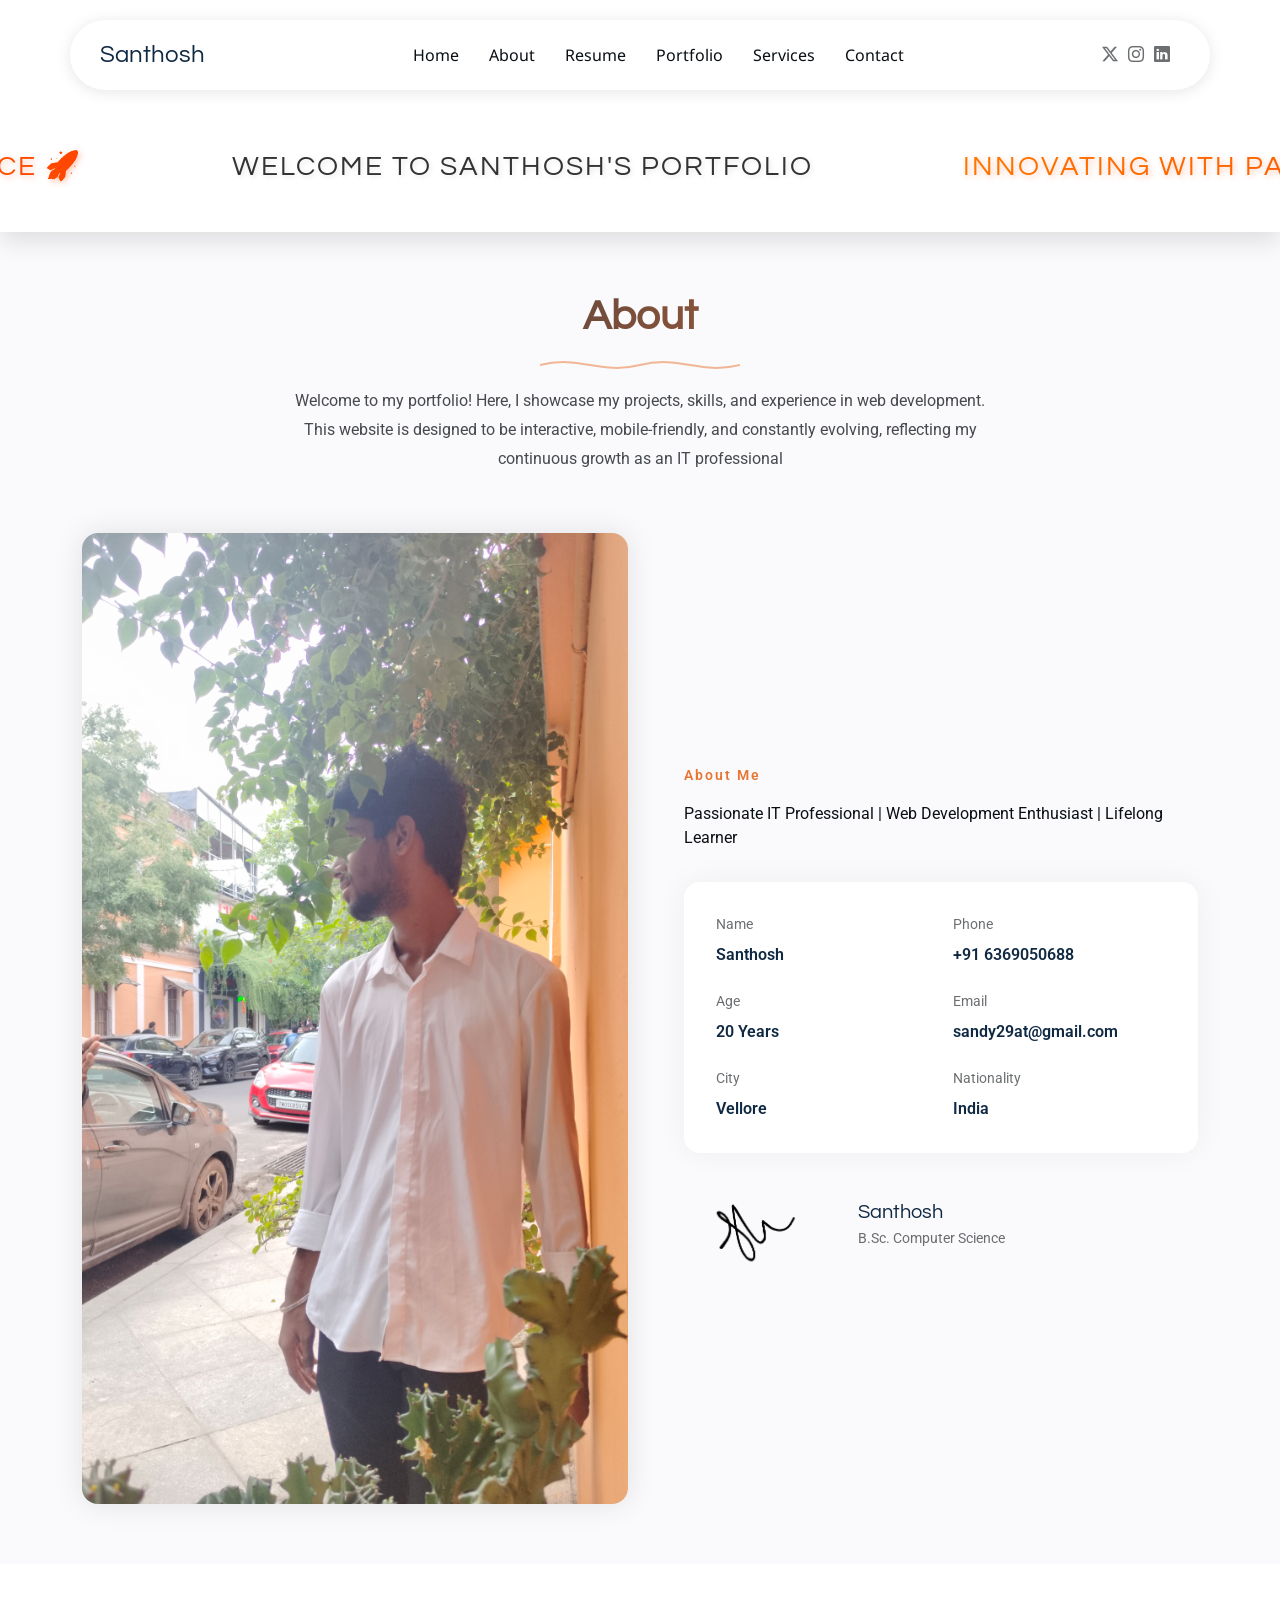
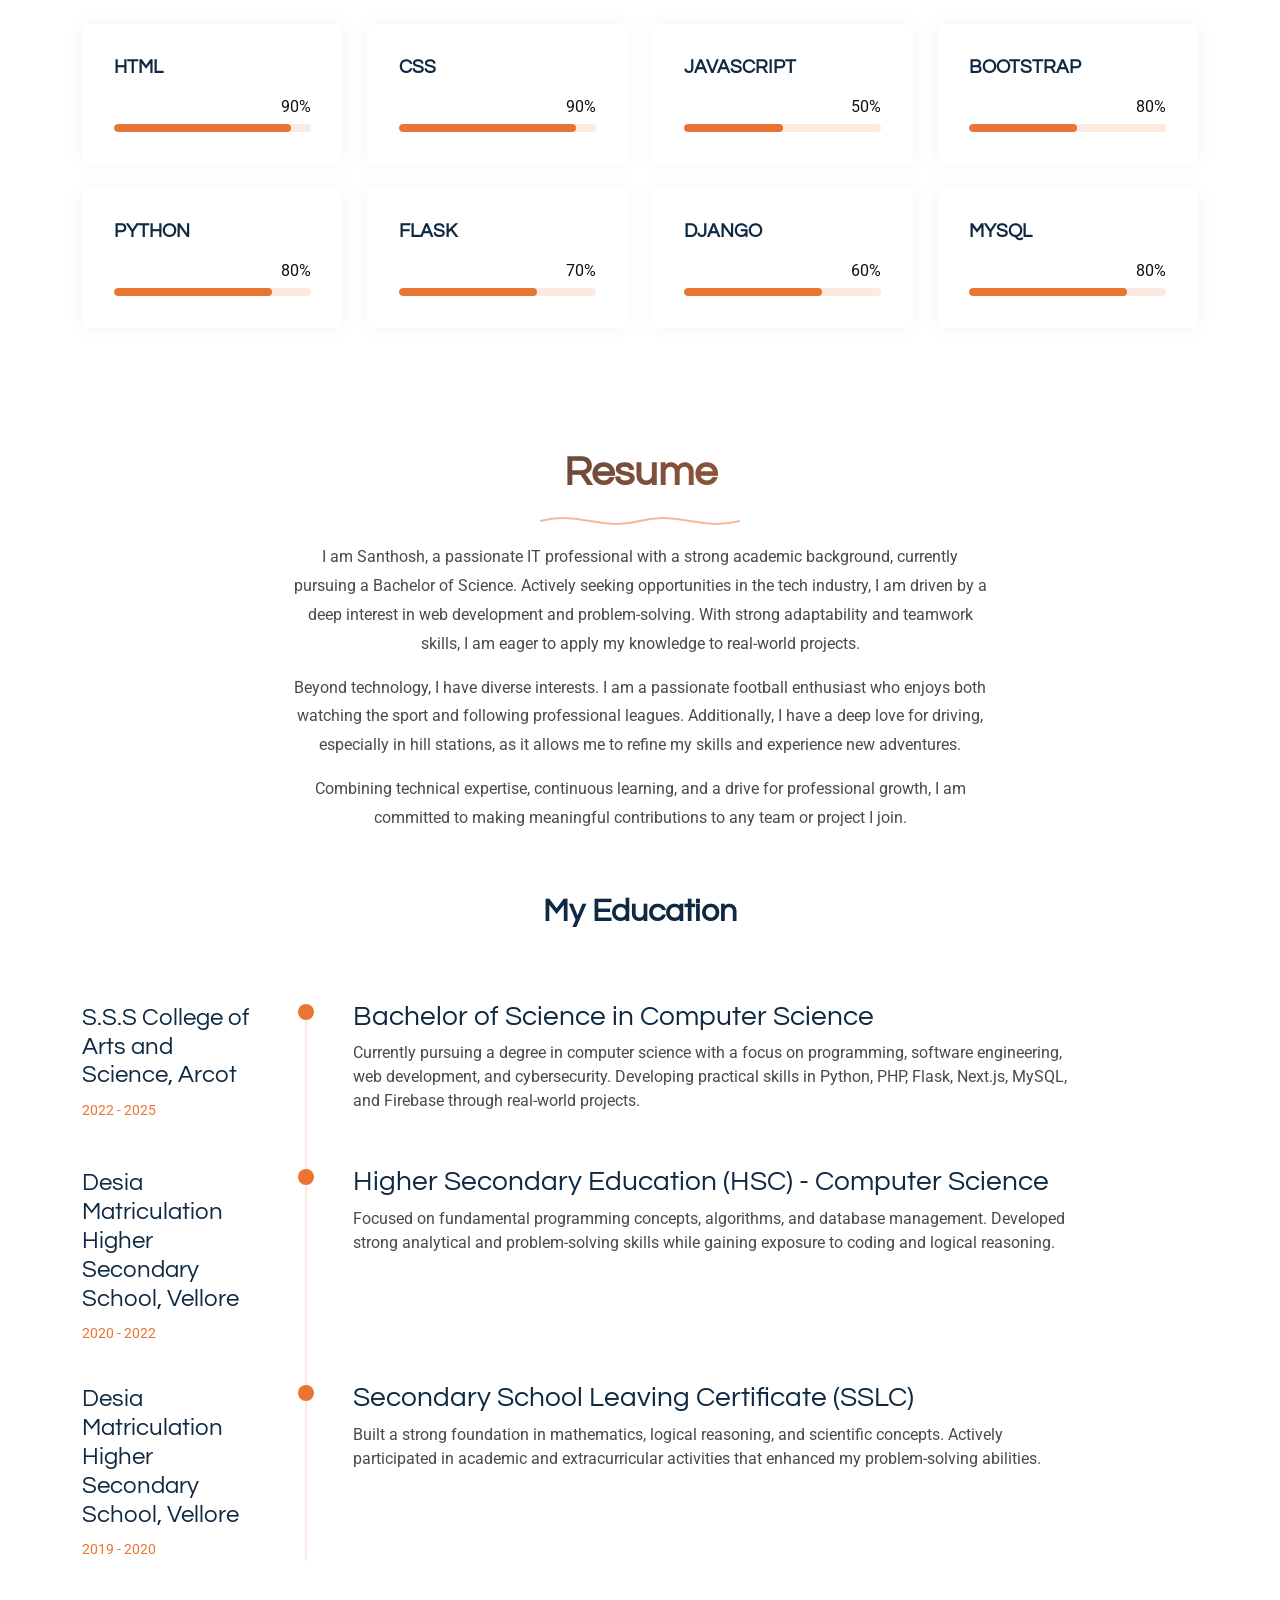
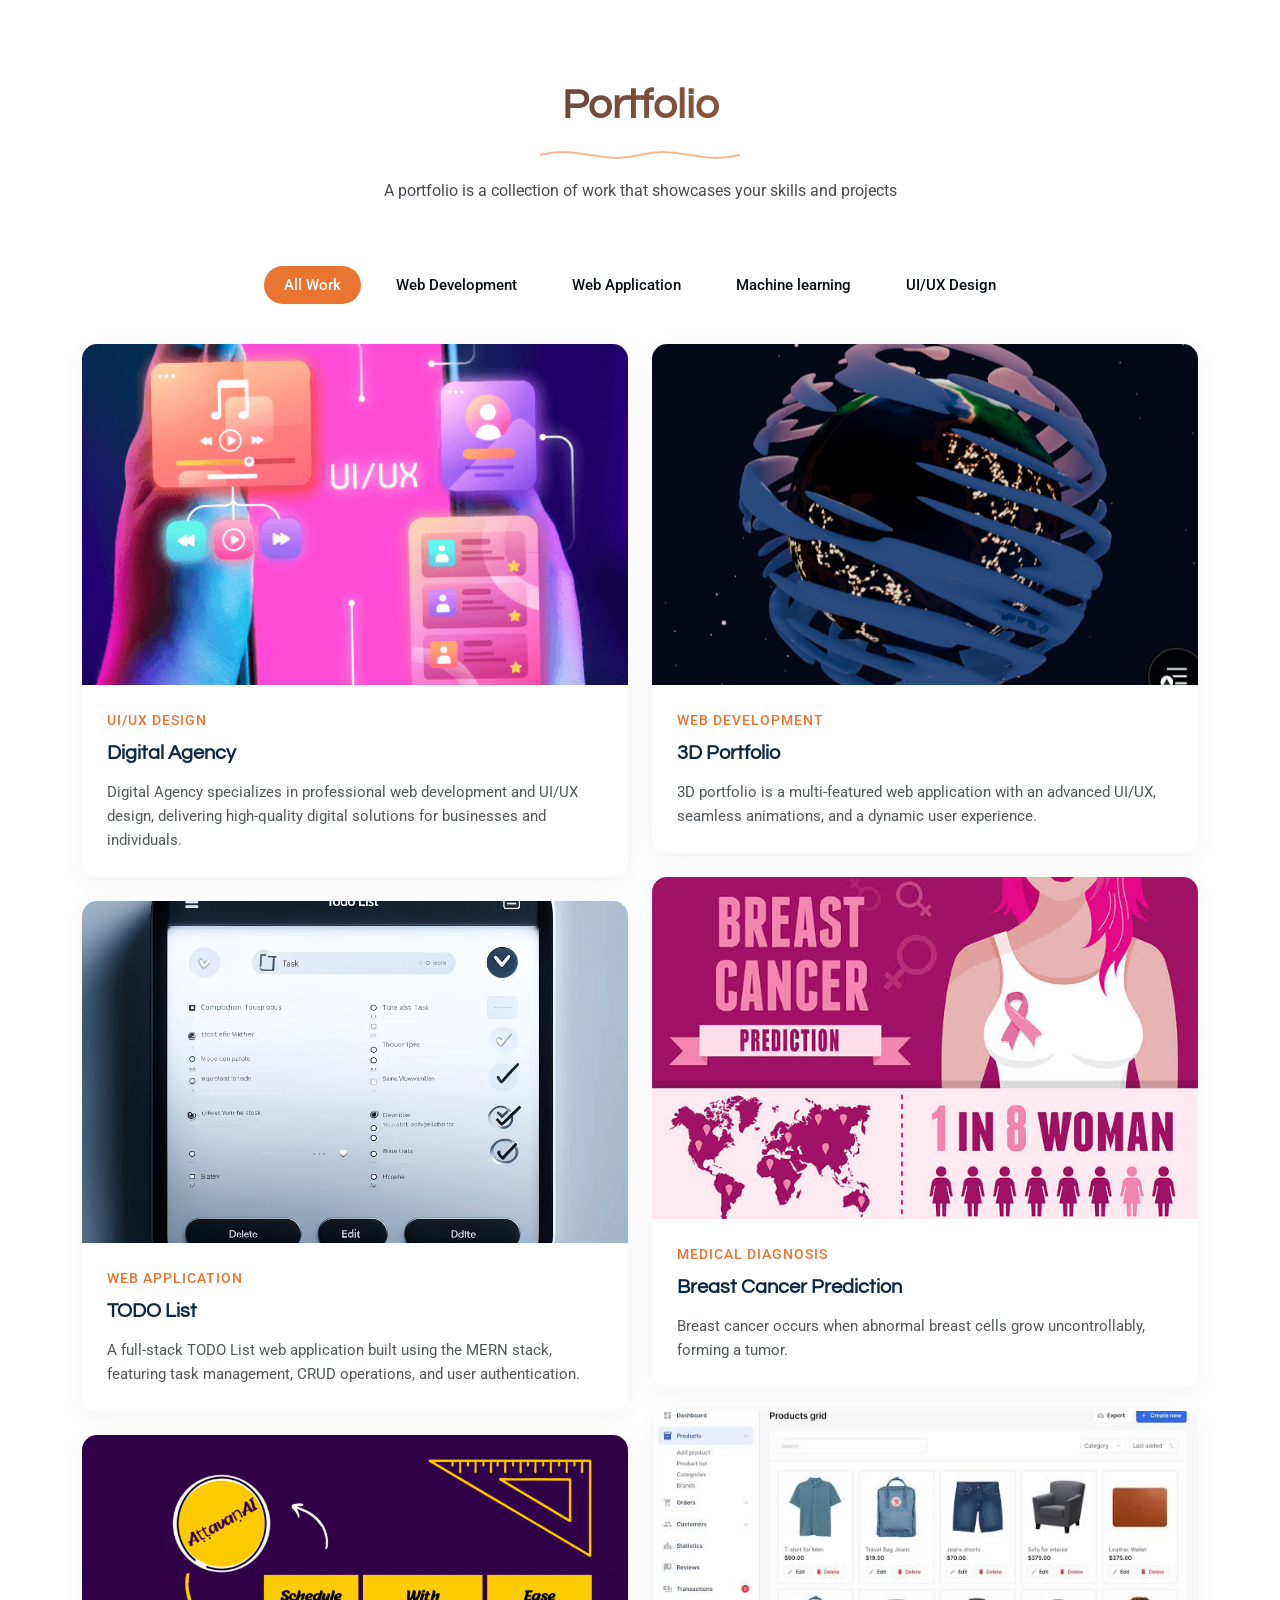
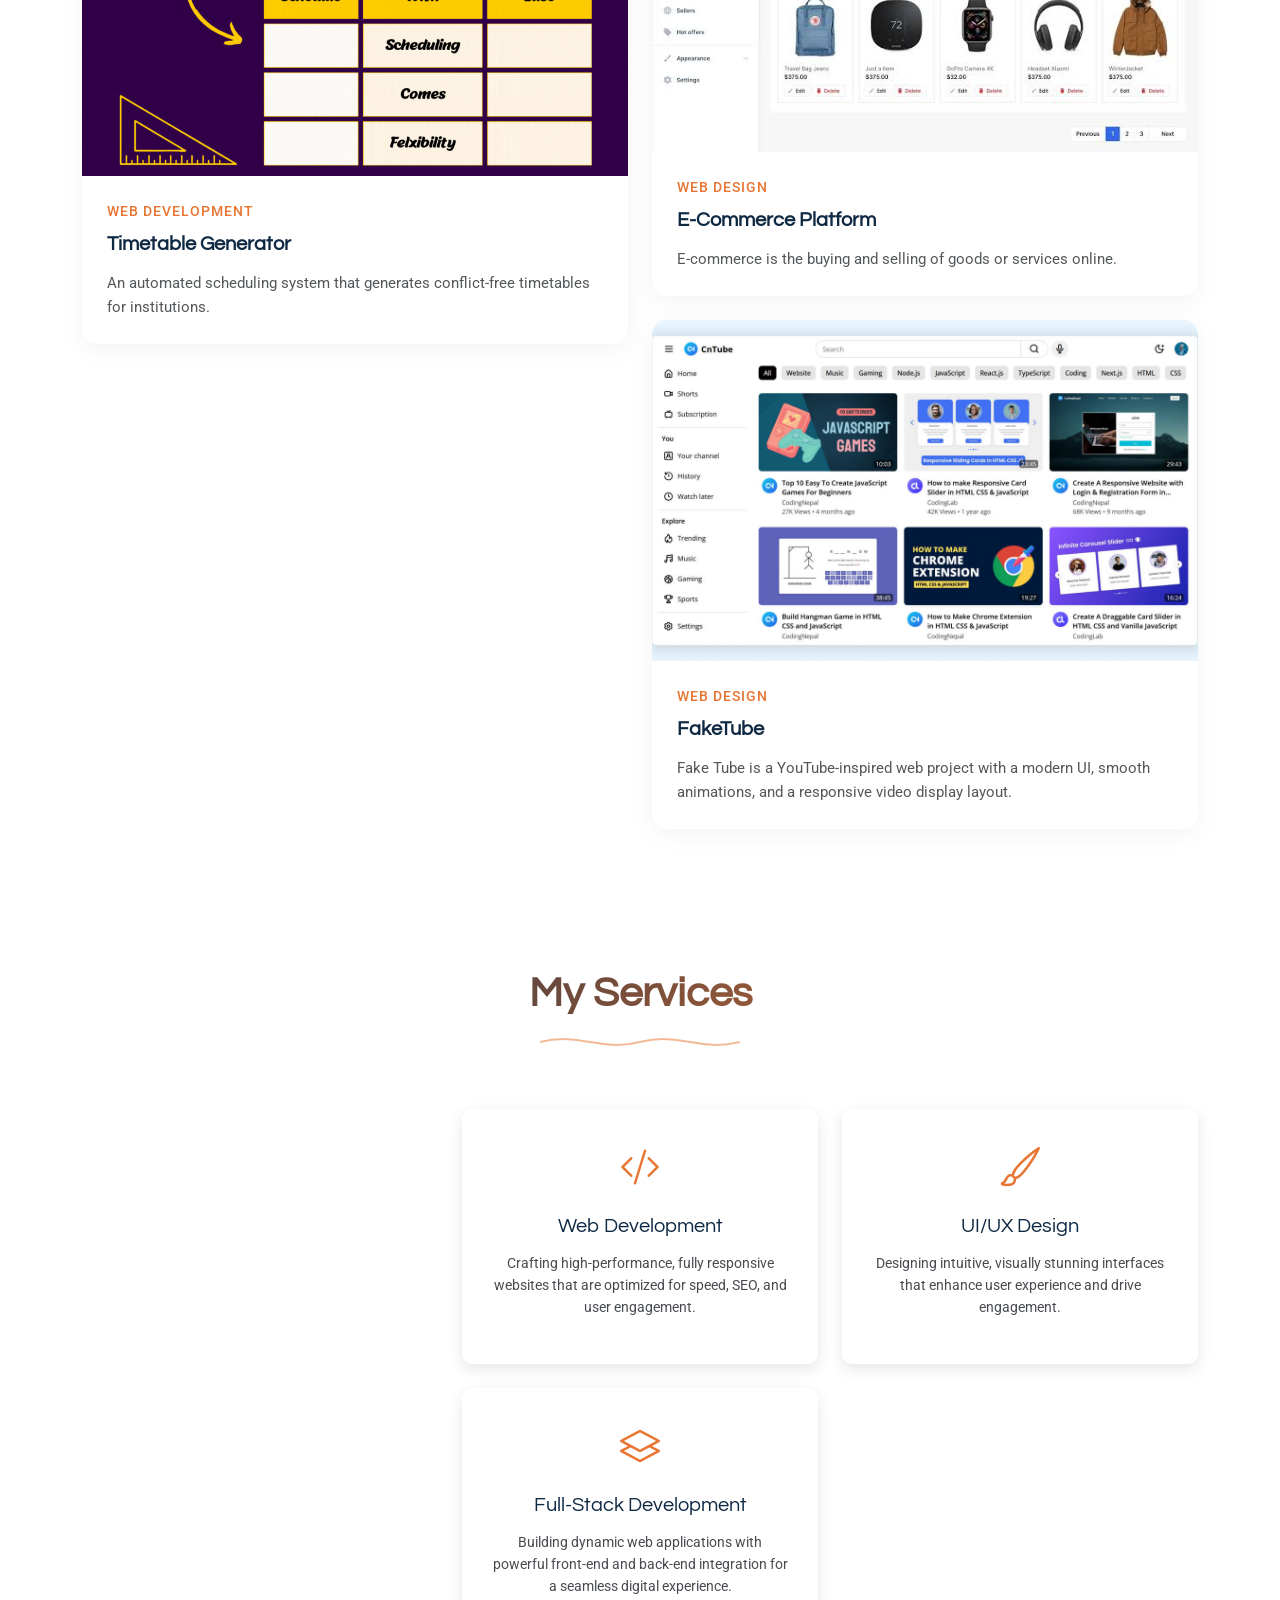
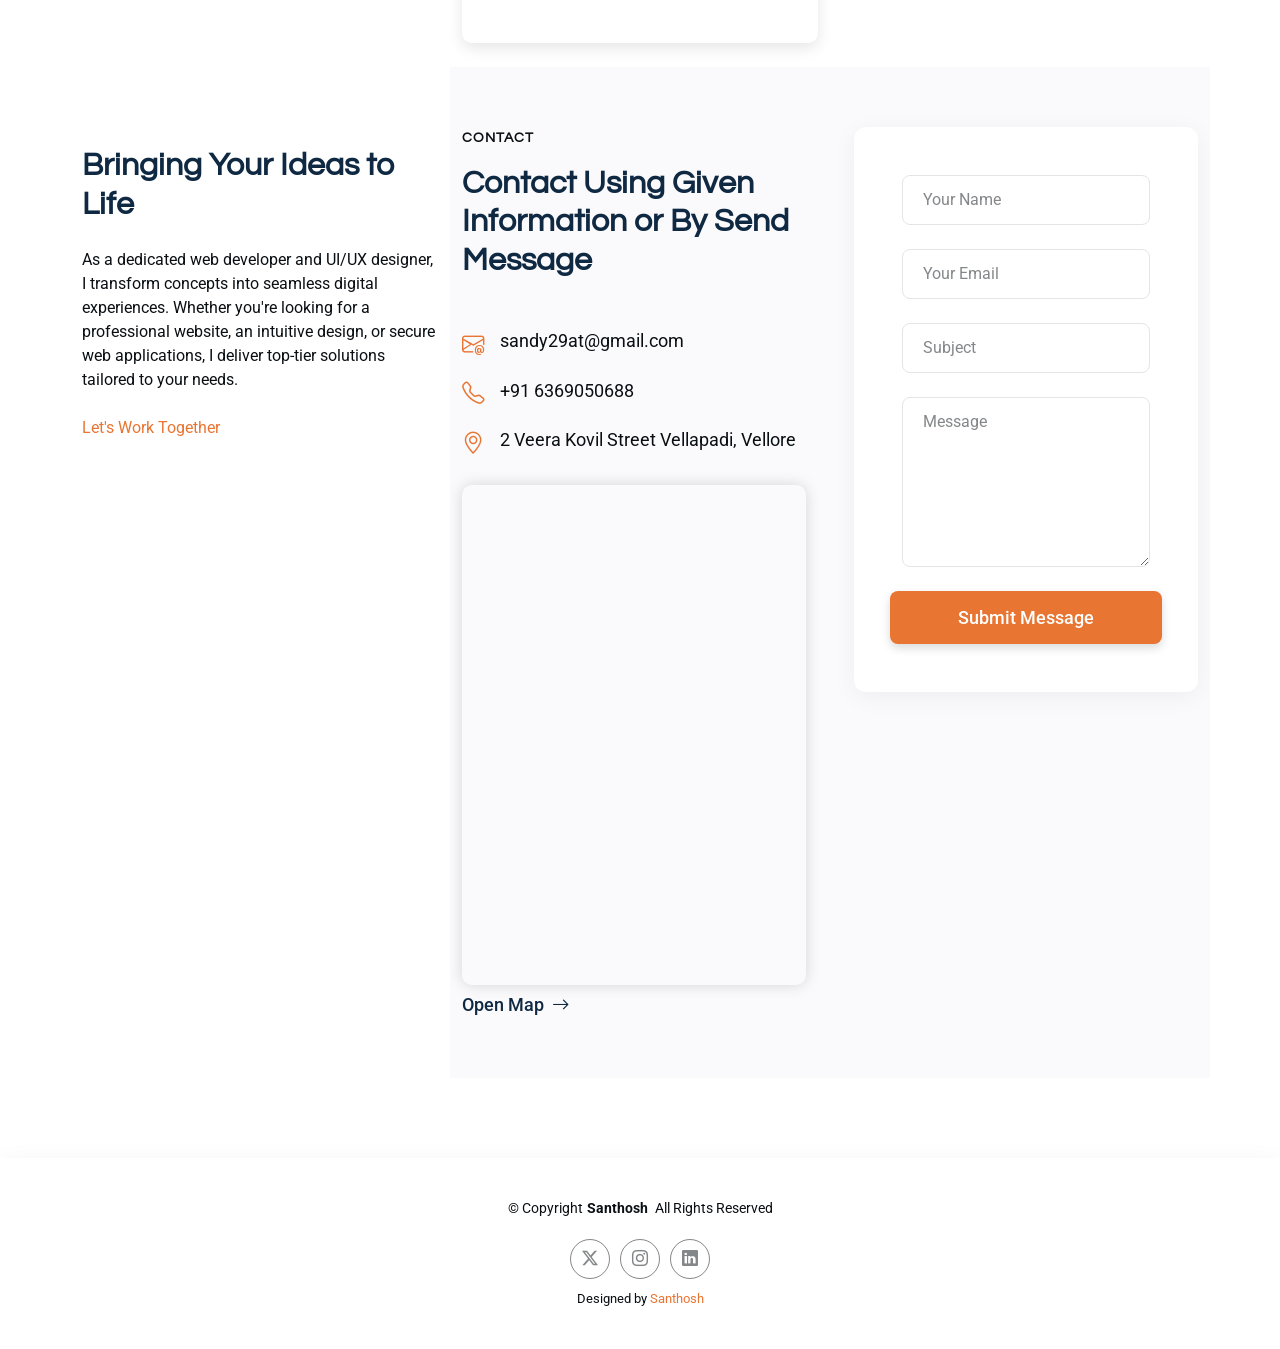
==== commit c2fe418e: "Update index.html" ====
--- a/index.html
+++ b/index.html
@@ -1787,136 +1787,6 @@
 
               <h2 class=>Contact Using Given Information or By Send Message</h2>
 
-
-
-<div class="profile-img" id="player">
-
-    <img src="assets/img/profile/tm2.png" alt="Profile">
-
-    <div class="catch-text">Catch Me!</div>
-
-</div>
-
-
-
-<style>
-
-    body {
-
-        background: #121212;
-
-        color: white;
-
-        text-align: center;
-
-        font-family: 'Poppins', sans-serif;
-
-        margin: 0;
-
-    }
-
-
-
-    .profile-img {
-
-        position: absolute;
-
-        width: 100px;
-
-        height: 100px;
-
-        border-radius: 50%;
-
-        transition: transform 0.5s ease-in-out, box-shadow 0.5s ease-in-out;
-
-        animation: glow 1.5s infinite alternate;
-
-        cursor: pointer;
-
-    }
-
-
-
-    .profile-img img {
-
-        width: 100%;
-
-        height: 100%;
-
-        border-radius: 50%;
-
-    }
-
-
-
-    @keyframes glow {
-
-        0% { box-shadow: 0 0 10px #ff6600; }
-
-        100% { box-shadow: 0 0 25px #ff4500; }
-
-    }
-
-
-
-    .golden-glow {
-
-        box-shadow: 0 0 30px gold !important;
-
-    }
-
-</style>
-
-
-
-<script>
-
-    const player = document.getElementById("player");
-
-
-
-    function movePlayer() {
-
-        let randomX = Math.random() * (window.innerWidth - 120);
-
-        let randomY = Math.random() * (window.innerHeight - 120);
-
-
-
-        player.style.transform = `translate(${randomX}px, ${randomY}px)`;
-
-    }
-
-
-
-    player.addEventListener("click", () => {
-
-        // Apply golden aura effect
-
-        player.classList.add("golden-glow");
-
-        setTimeout(() => {
-
-            player.classList.remove("golden-glow");
-
-        }, 500); // Glow lasts 0.5 seconds
-
-
-
-        movePlayer();
-
-    });
-
-
-
-    setInterval(movePlayer, 1500); // Moves every 1.5 seconds
-
-    movePlayer();
-
-</script>
-
-                         
-
               <div class="contact-info mt-5">
 
                 <div class="info-item d-flex mb-3">
@@ -1946,8 +1816,9 @@
                   <span>2 Veera Kovil Street Vellapadi, Vellore </span>
 
                 </div>
-
-
+                            <div id="map">
+            <iframe src="https://www.google.com/maps/place/Santhosh+home,+2,+Veera+Koil+St,+Kosapet,+Vellore,+Tamil+Nadu+632001/@12.9072784,79.1338563,15z/data=!4m6!3m5!1s0x3bad3900577e1ceb:0x62069d4947bbff90!8m2!3d12.9072784!4d79.1338563!16s%2Fg%2F11vzbwmm_p" width="100%" height="500px" frameborder="0" style="border:0; border-radius: 10px; box-shadow: 0px 0px 15px rgba(0, 0, 0, 0.15);" allowfullscreen=""></iframe>
+                            </div>
 
                 <a href="https://www.google.com/maps/place/Santhosh+home,+2,+Veera+Koil+St,+Kosapet,+Vellore,+Tamil+Nadu+632001/@12.9072784,79.1338563,15z/data=!4m6!3m5!1s0x3bad3900577e1ceb:0x62069d4947bbff90!8m2!3d12.9072784!4d79.1338563!16s%2Fg%2F11vzbwmm_p" class="map-link d-inline-flex align-items-center">
 
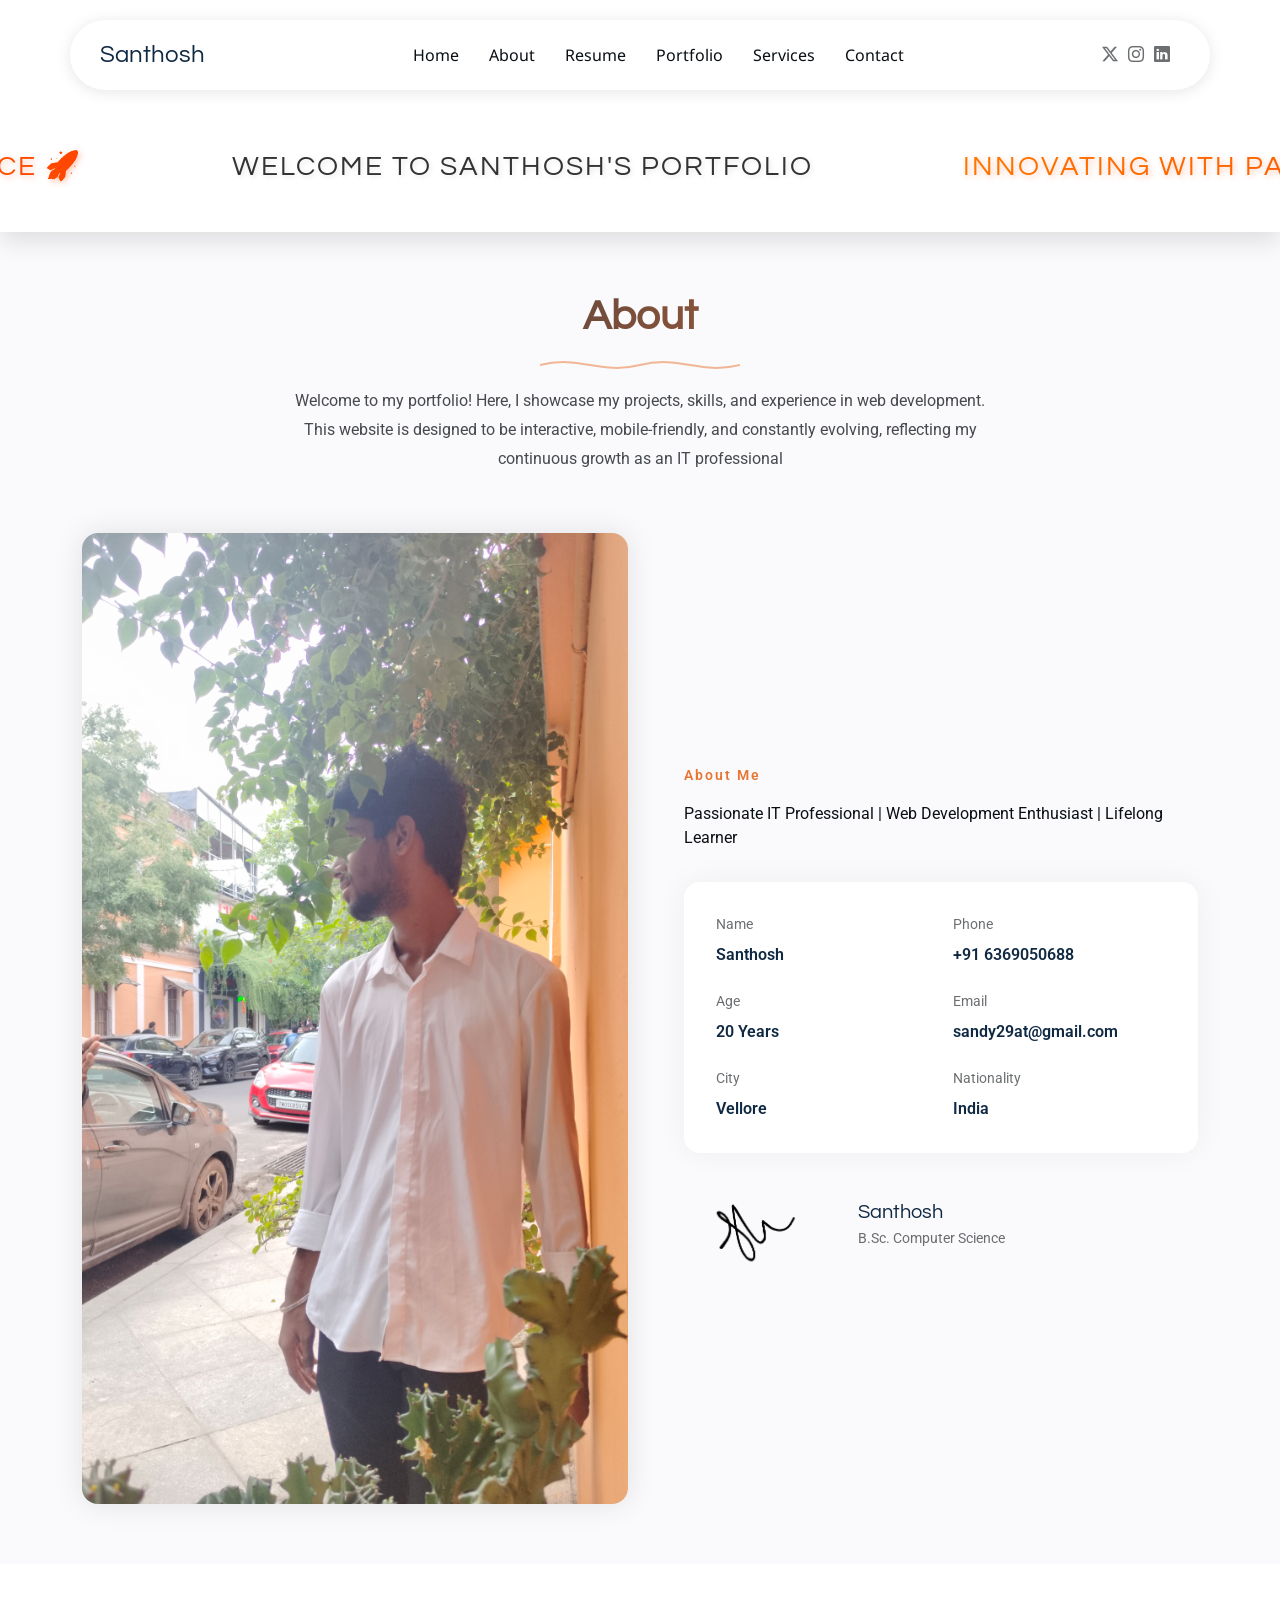
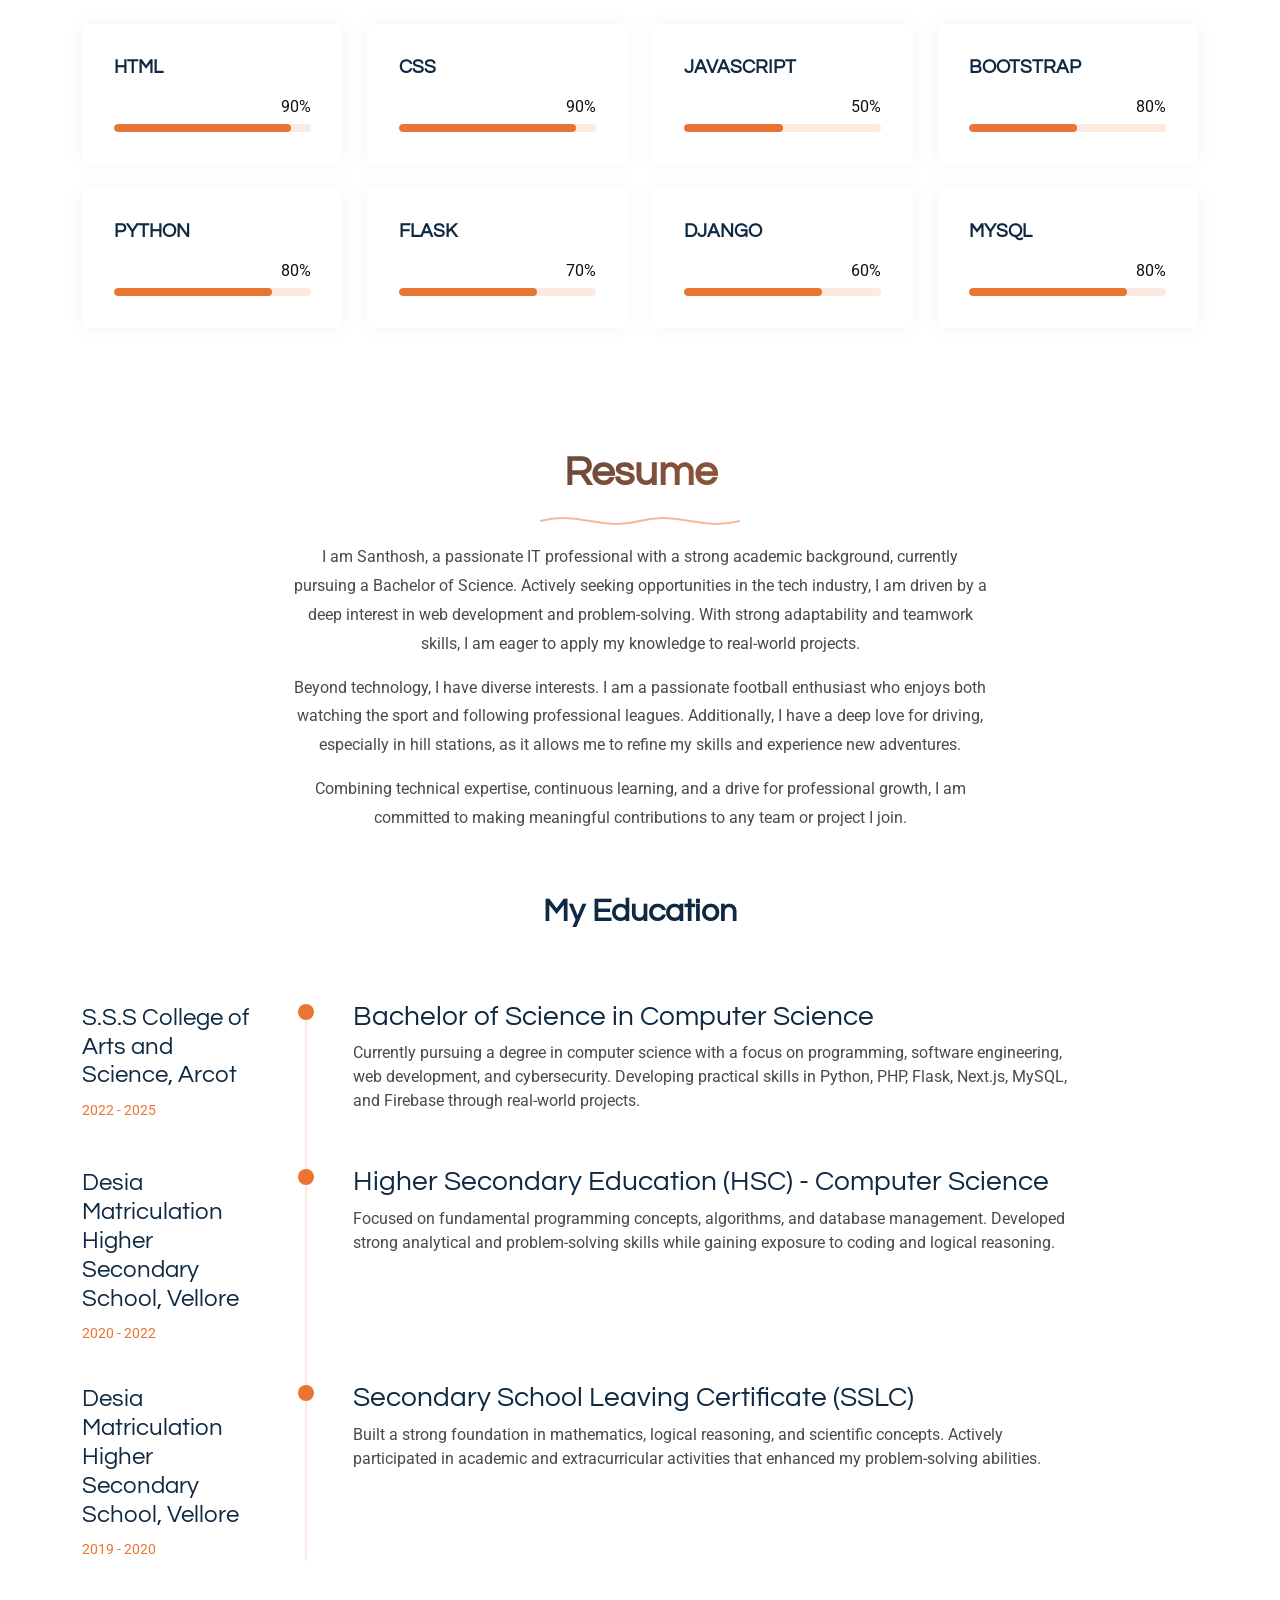
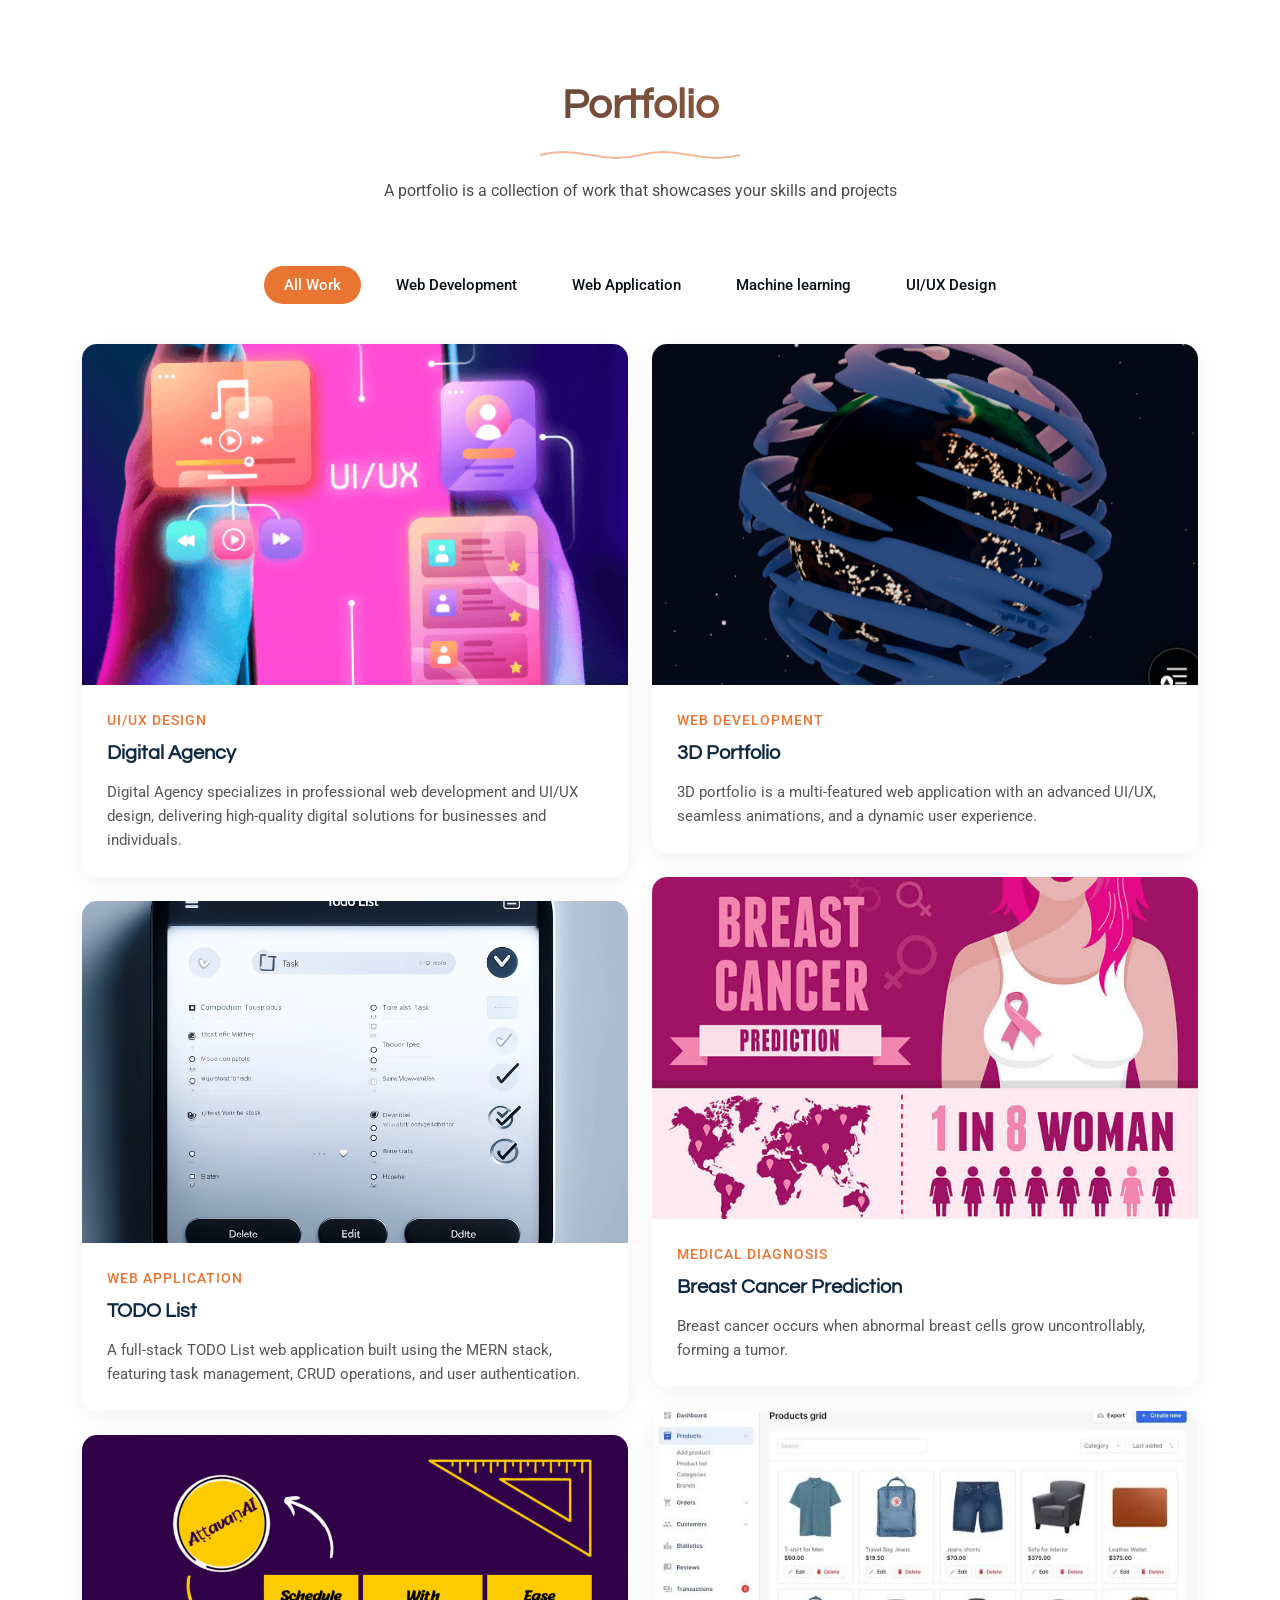
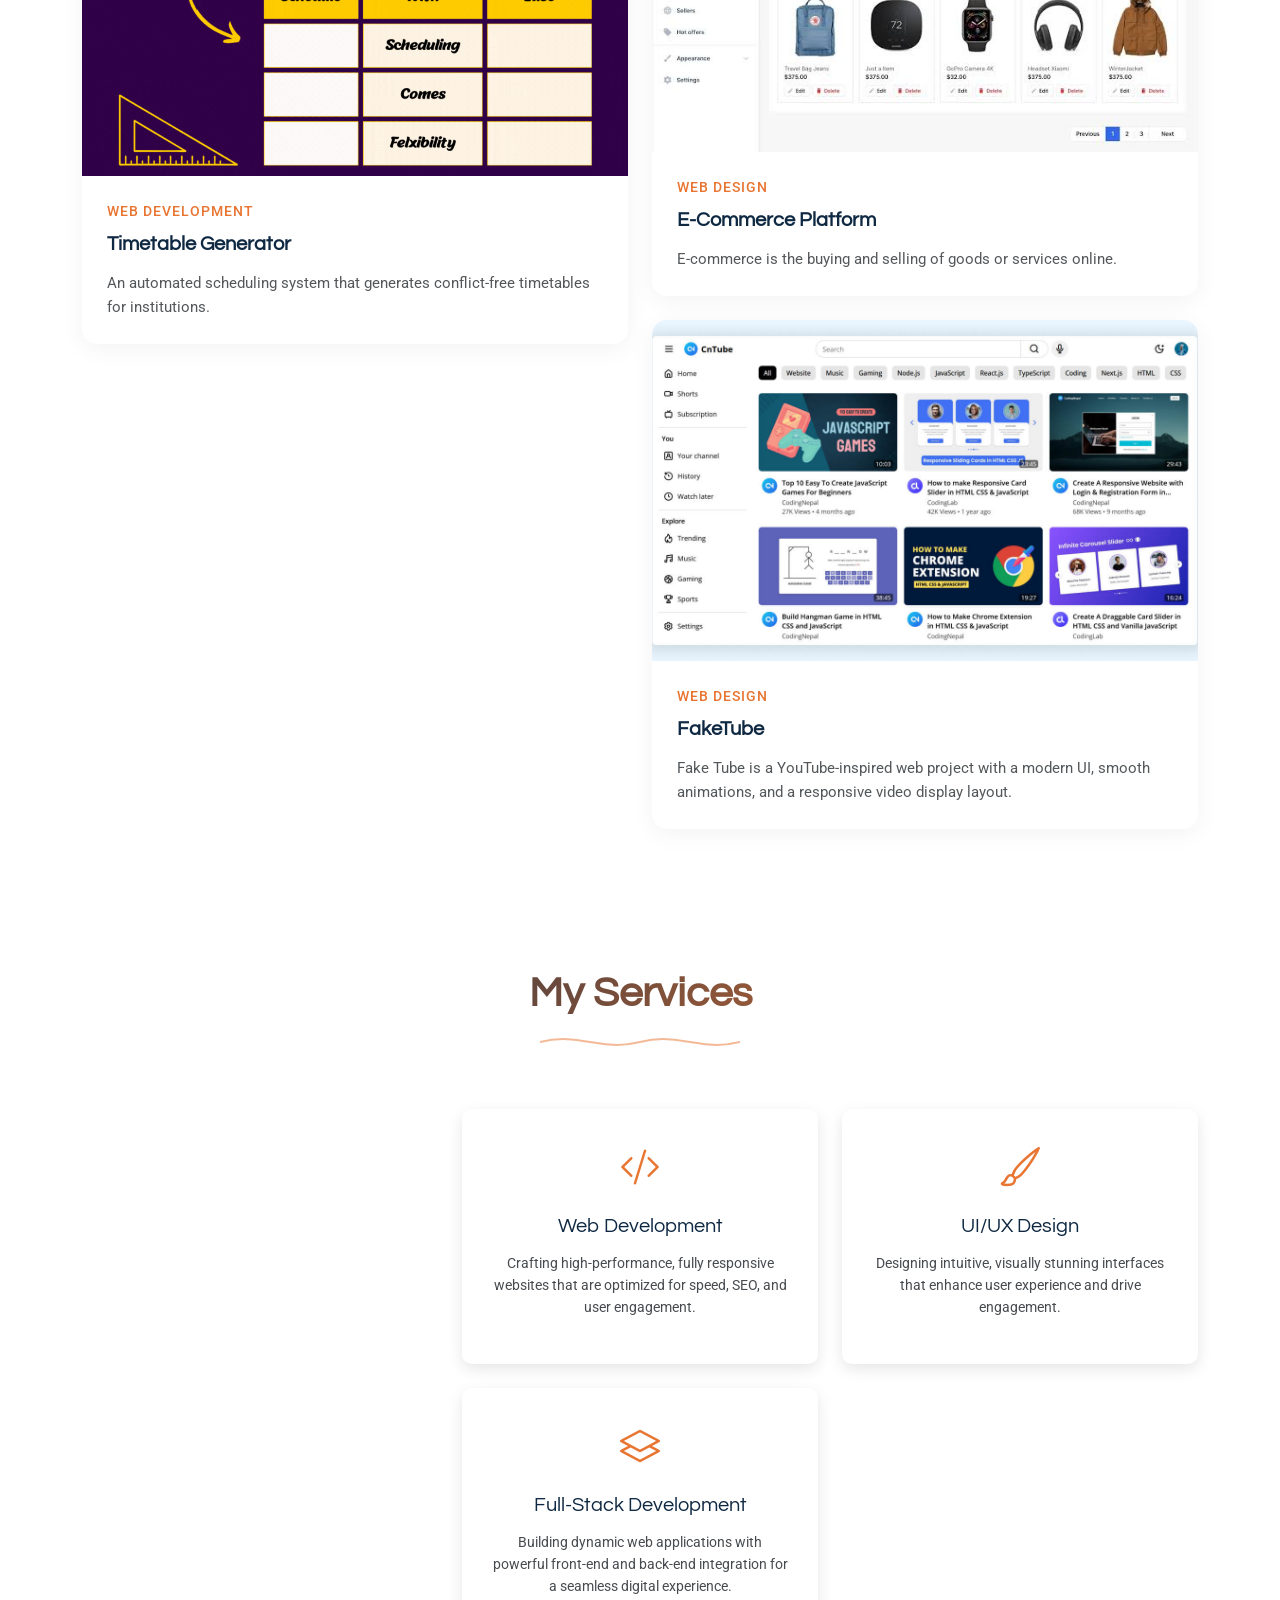
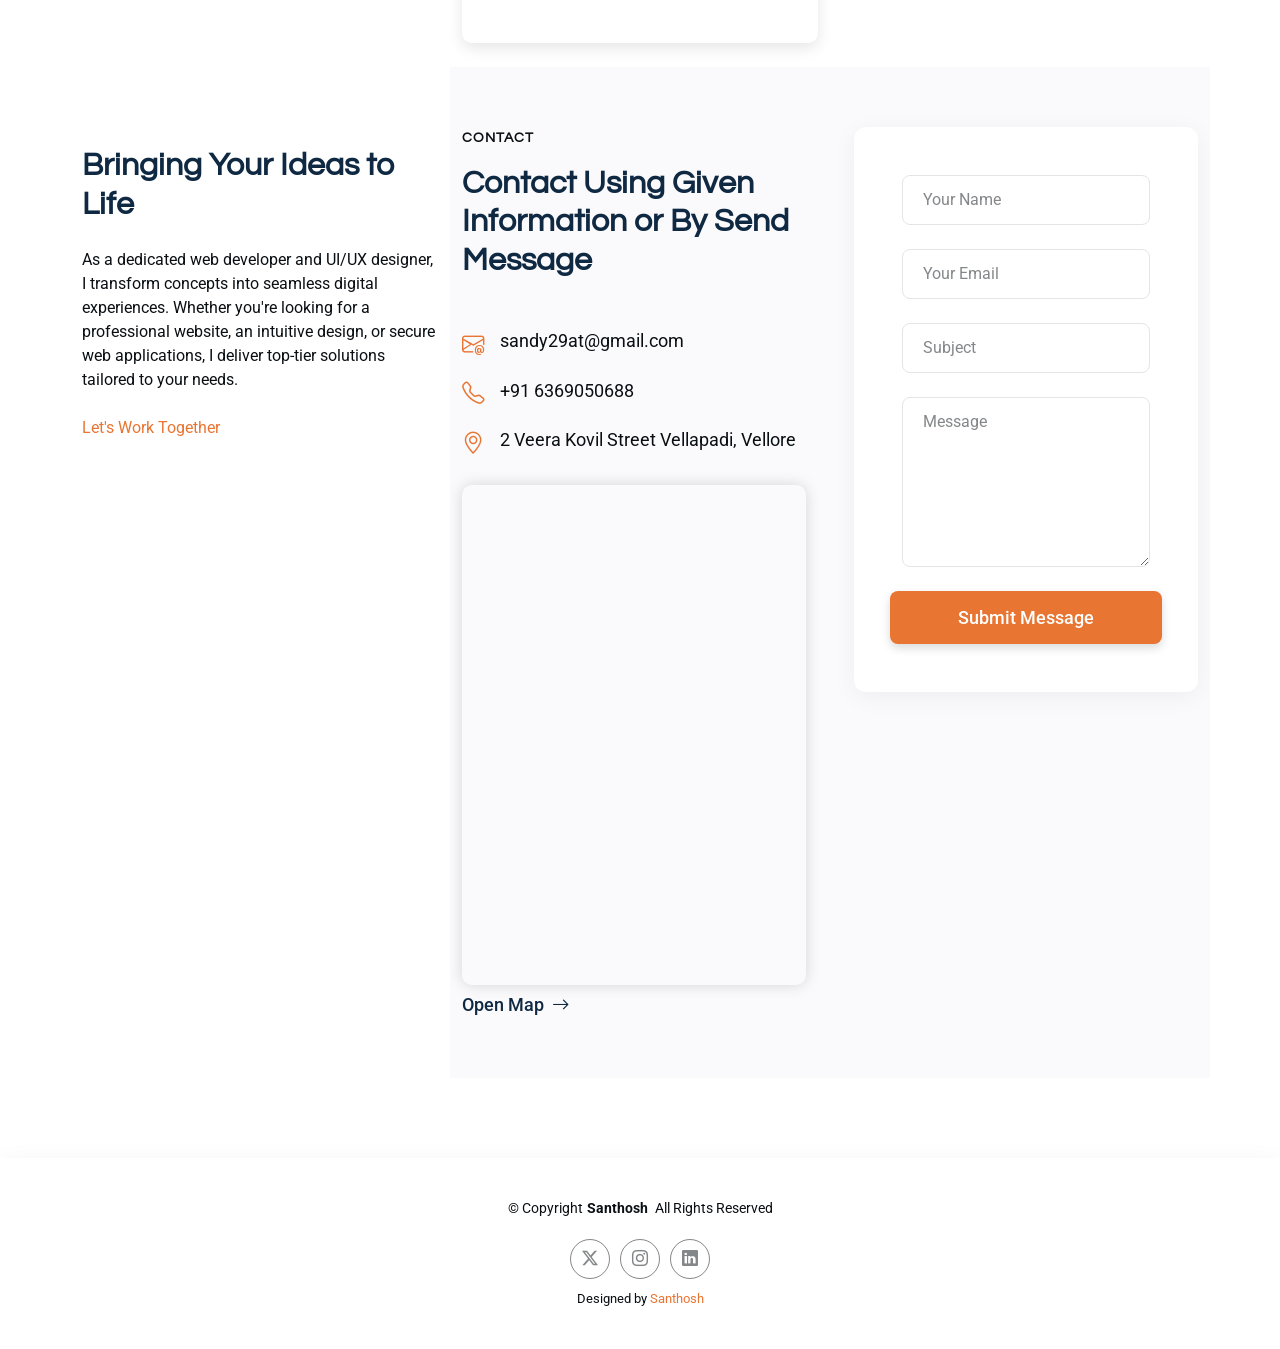
==== commit 719f57c9: "Update index.html" ====
--- a/index.html
+++ b/index.html
@@ -1816,9 +1816,17 @@
                   <span>2 Veera Kovil Street Vellapadi, Vellore </span>
 
                 </div>
-                            <div id="map">
-            <iframe src="https://www.google.com/maps/place/Santhosh+home,+2,+Veera+Koil+St,+Kosapet,+Vellore,+Tamil+Nadu+632001/@12.9072784,79.1338563,15z/data=!4m6!3m5!1s0x3bad3900577e1ceb:0x62069d4947bbff90!8m2!3d12.9072784!4d79.1338563!16s%2Fg%2F11vzbwmm_p" width="100%" height="500px" frameborder="0" style="border:0; border-radius: 10px; box-shadow: 0px 0px 15px rgba(0, 0, 0, 0.15);" allowfullscreen=""></iframe>
-                            </div>
+                <div id="map" style="margin-top: 20px;">
+  <iframe 
+    src="https://www.google.com/maps/embed?pb=!1m18!1m12!1m3!1d3890.1222608751264!2d79.13166737590017!3d12.90727838740608!2m3!1f0!2f0!3f0!3m2!1i1024!2i768!4f13.1!3m3!1m2!1s0x3bad3900577e1ceb%3A0x62069d4947bbff90!2sSanthosh%20home%2C%202%2C%20Veera%20Koil%20St%2C%20Kosapet%2C%20Vellore%2C%20Tamil%20Nadu%20632001!5e0!3m2!1sen!2sin!4v1712565690812!5m2!1sen!2sin" 
+    width="100%" 
+    height="500" 
+    style="border:0; border-radius: 10px; box-shadow: 0 0 15px rgba(0,0,0,0.15);" 
+    allowfullscreen="" 
+    loading="lazy" 
+    referrerpolicy="no-referrer-when-downgrade">
+  </iframe>
+                </div>
 
                 <a href="https://www.google.com/maps/place/Santhosh+home,+2,+Veera+Koil+St,+Kosapet,+Vellore,+Tamil+Nadu+632001/@12.9072784,79.1338563,15z/data=!4m6!3m5!1s0x3bad3900577e1ceb:0x62069d4947bbff90!8m2!3d12.9072784!4d79.1338563!16s%2Fg%2F11vzbwmm_p" class="map-link d-inline-flex align-items-center">
 
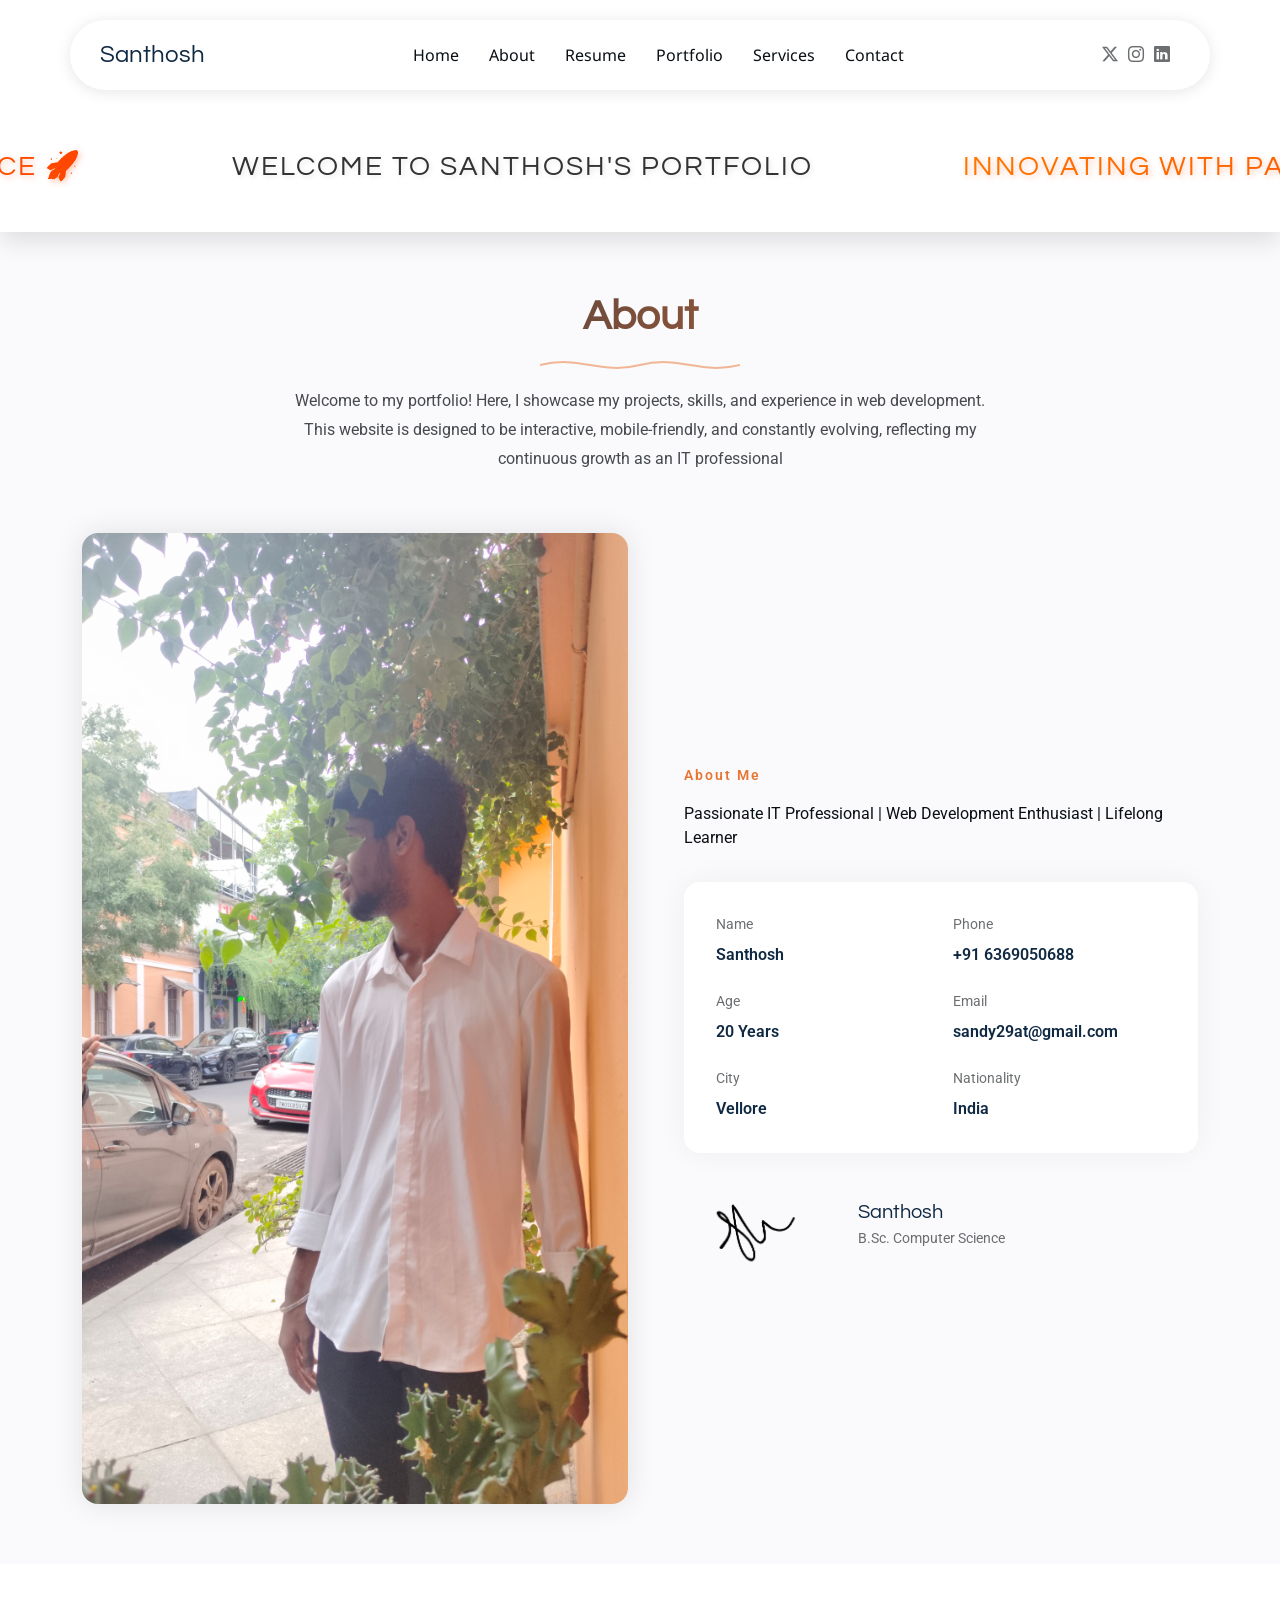
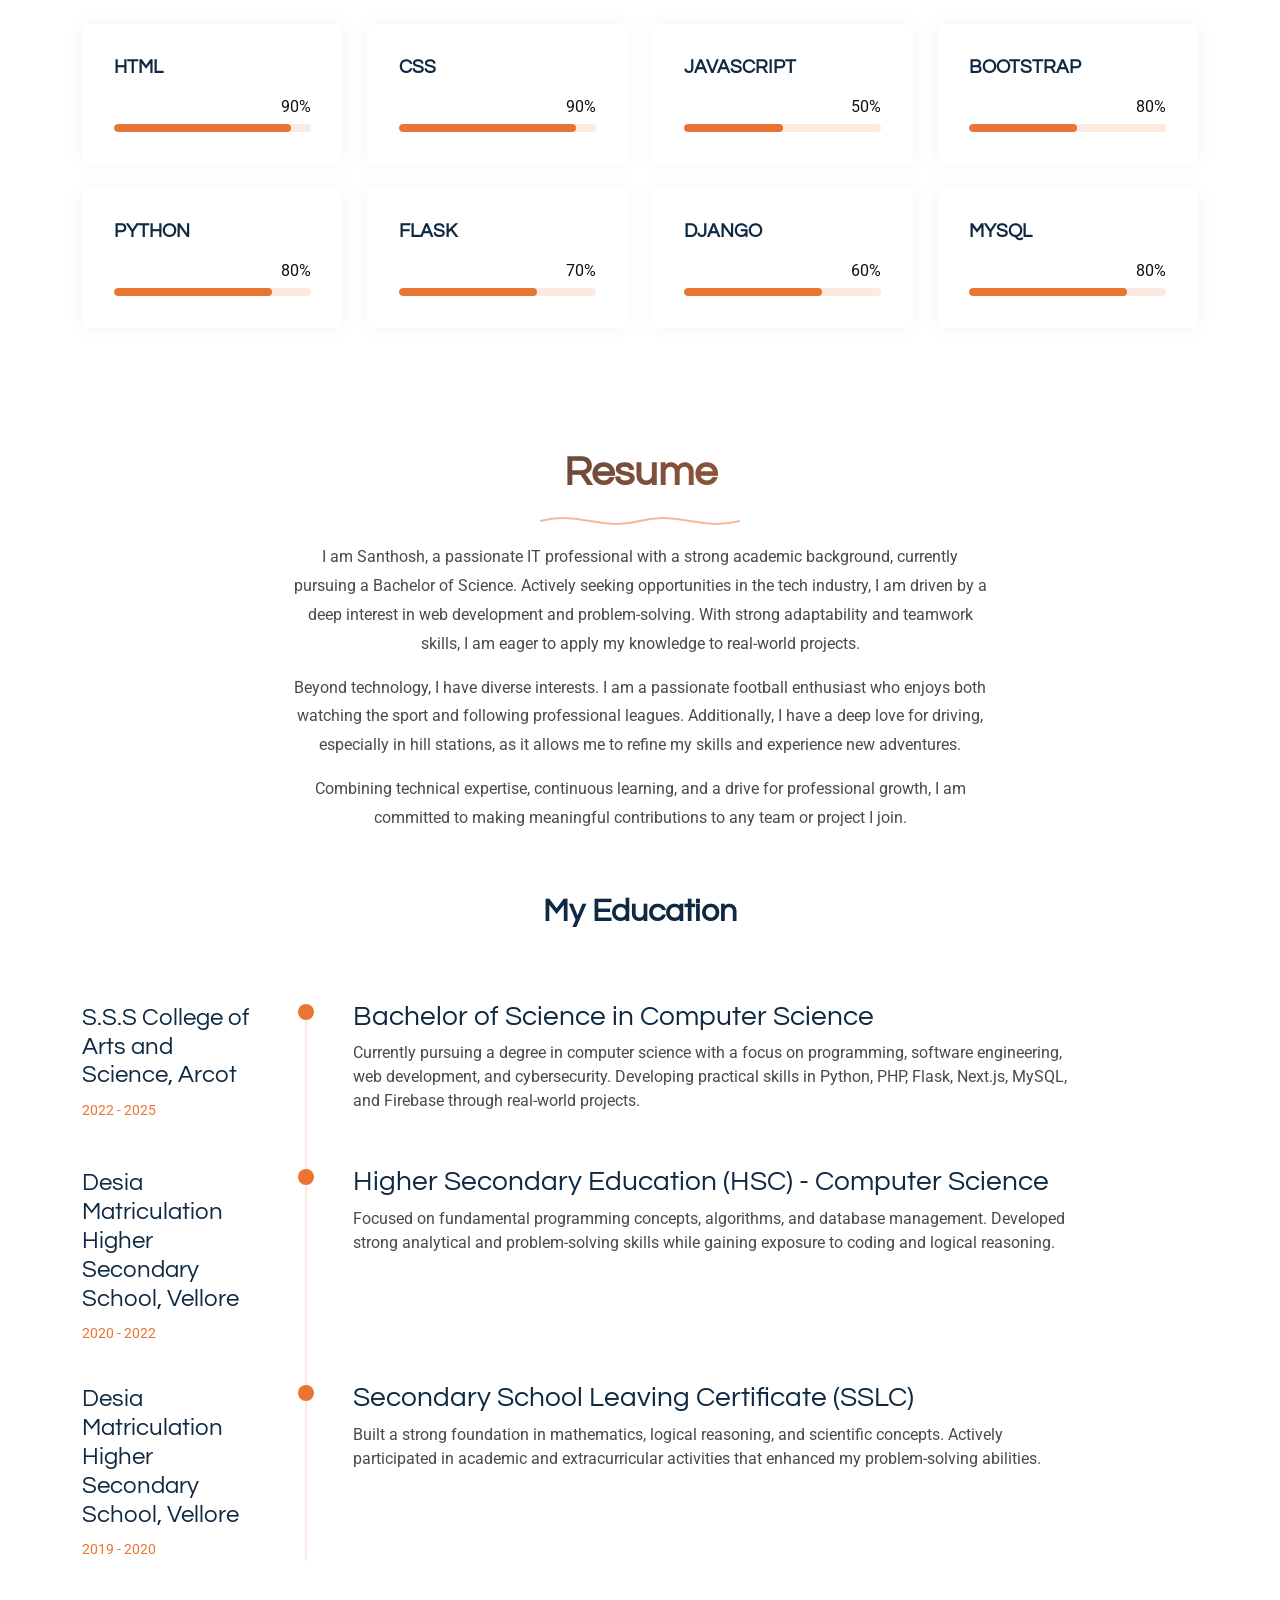
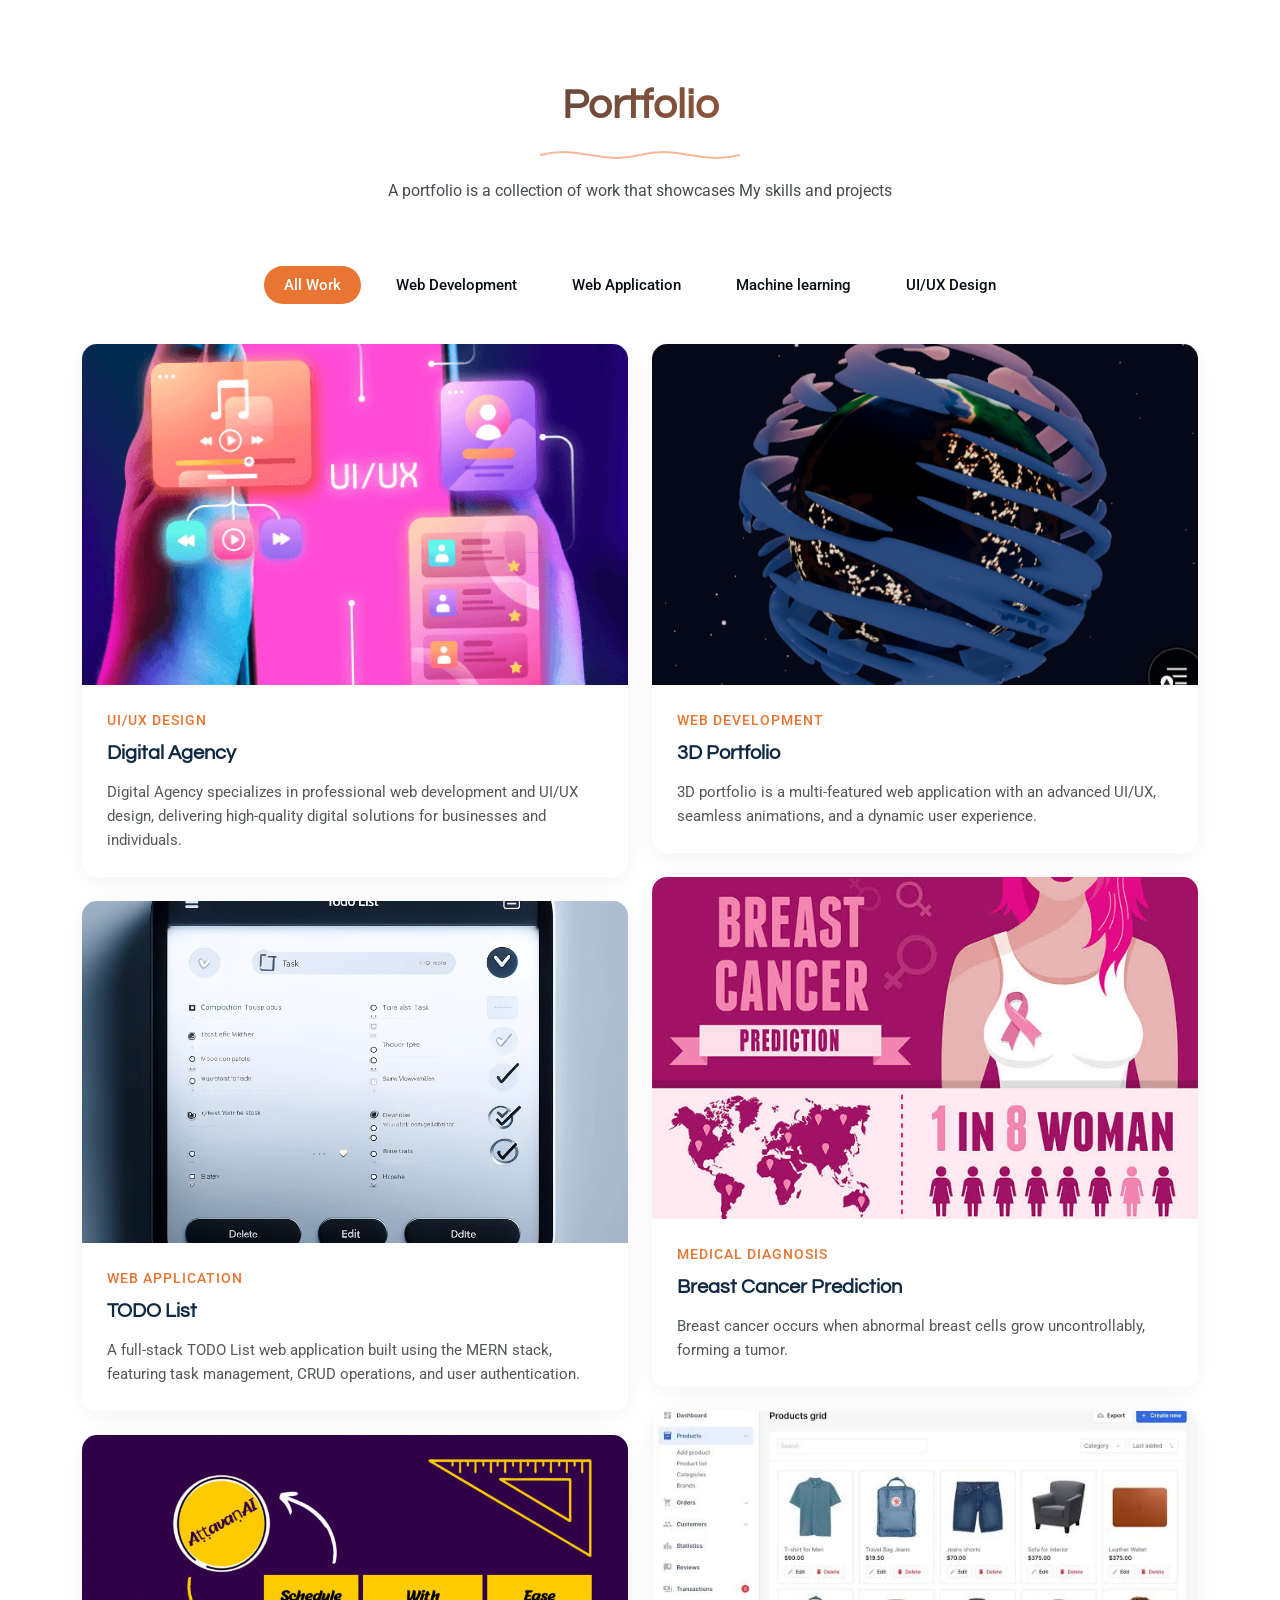
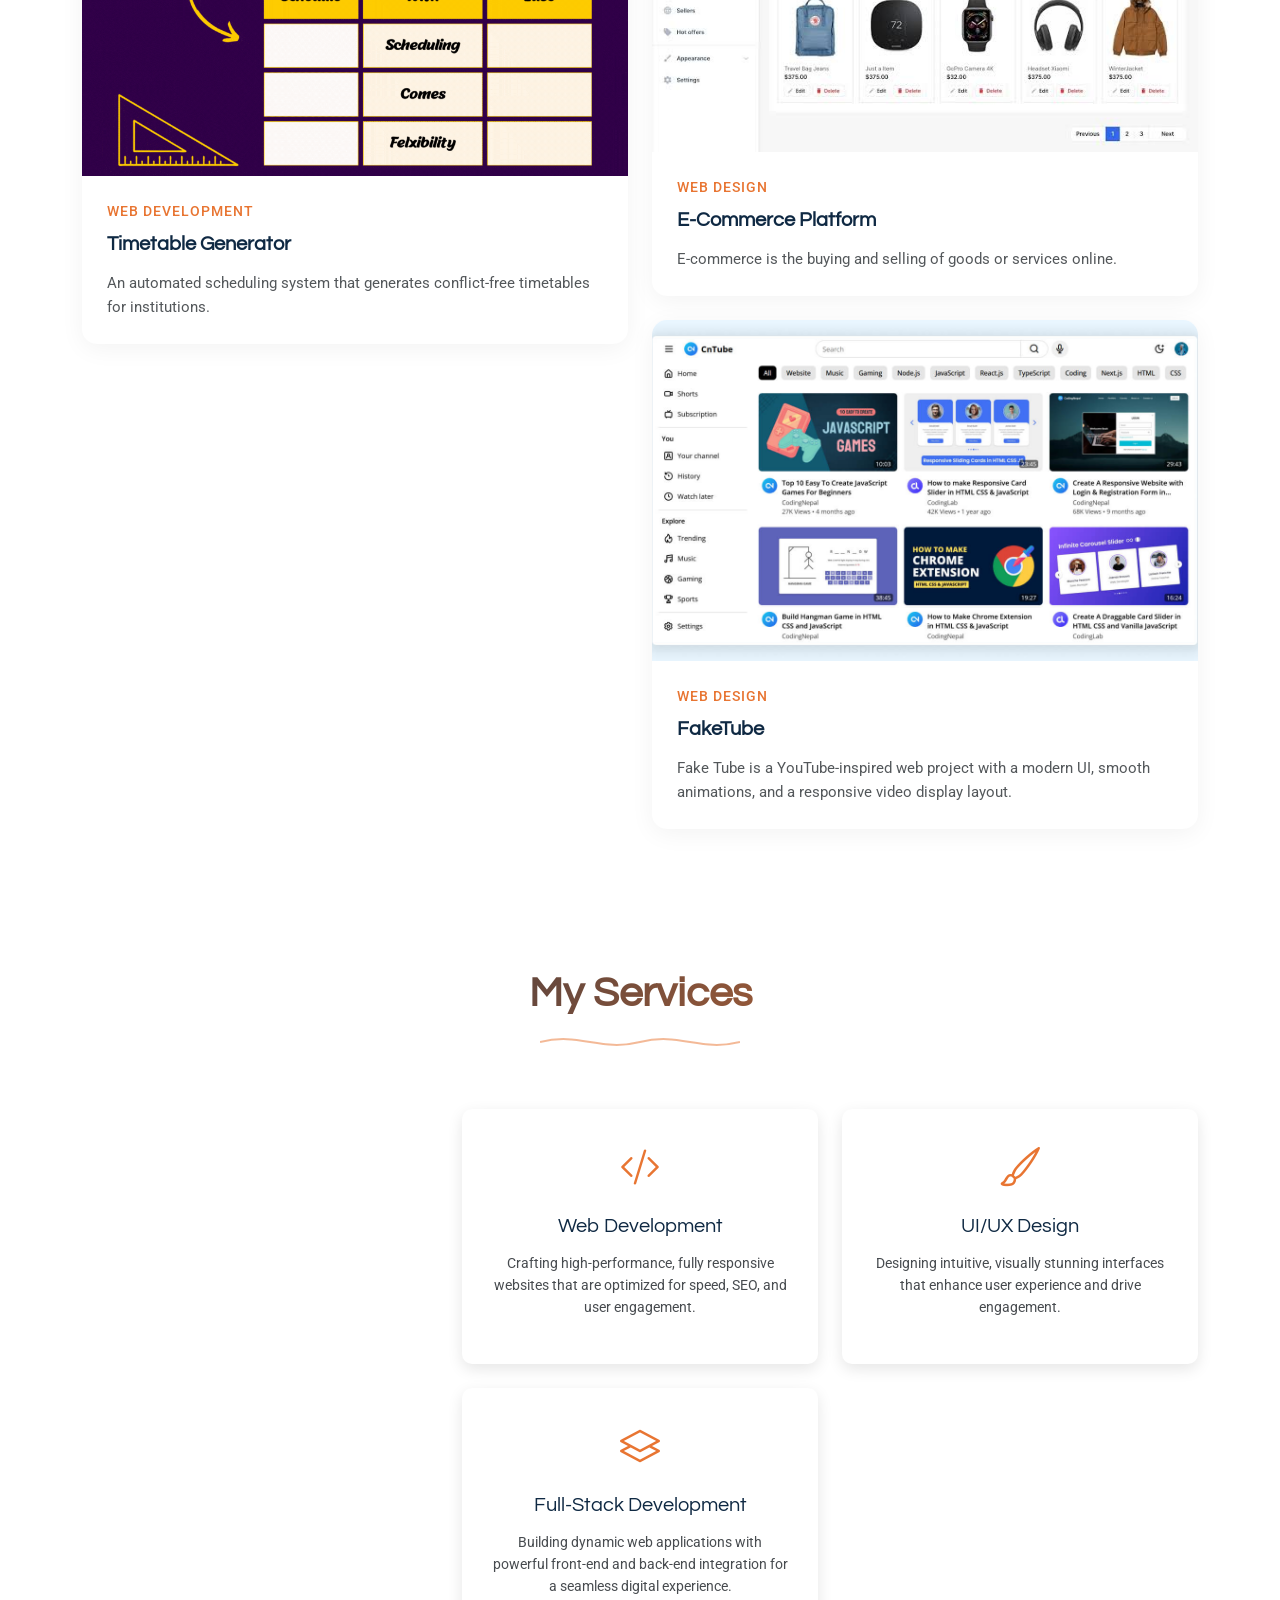
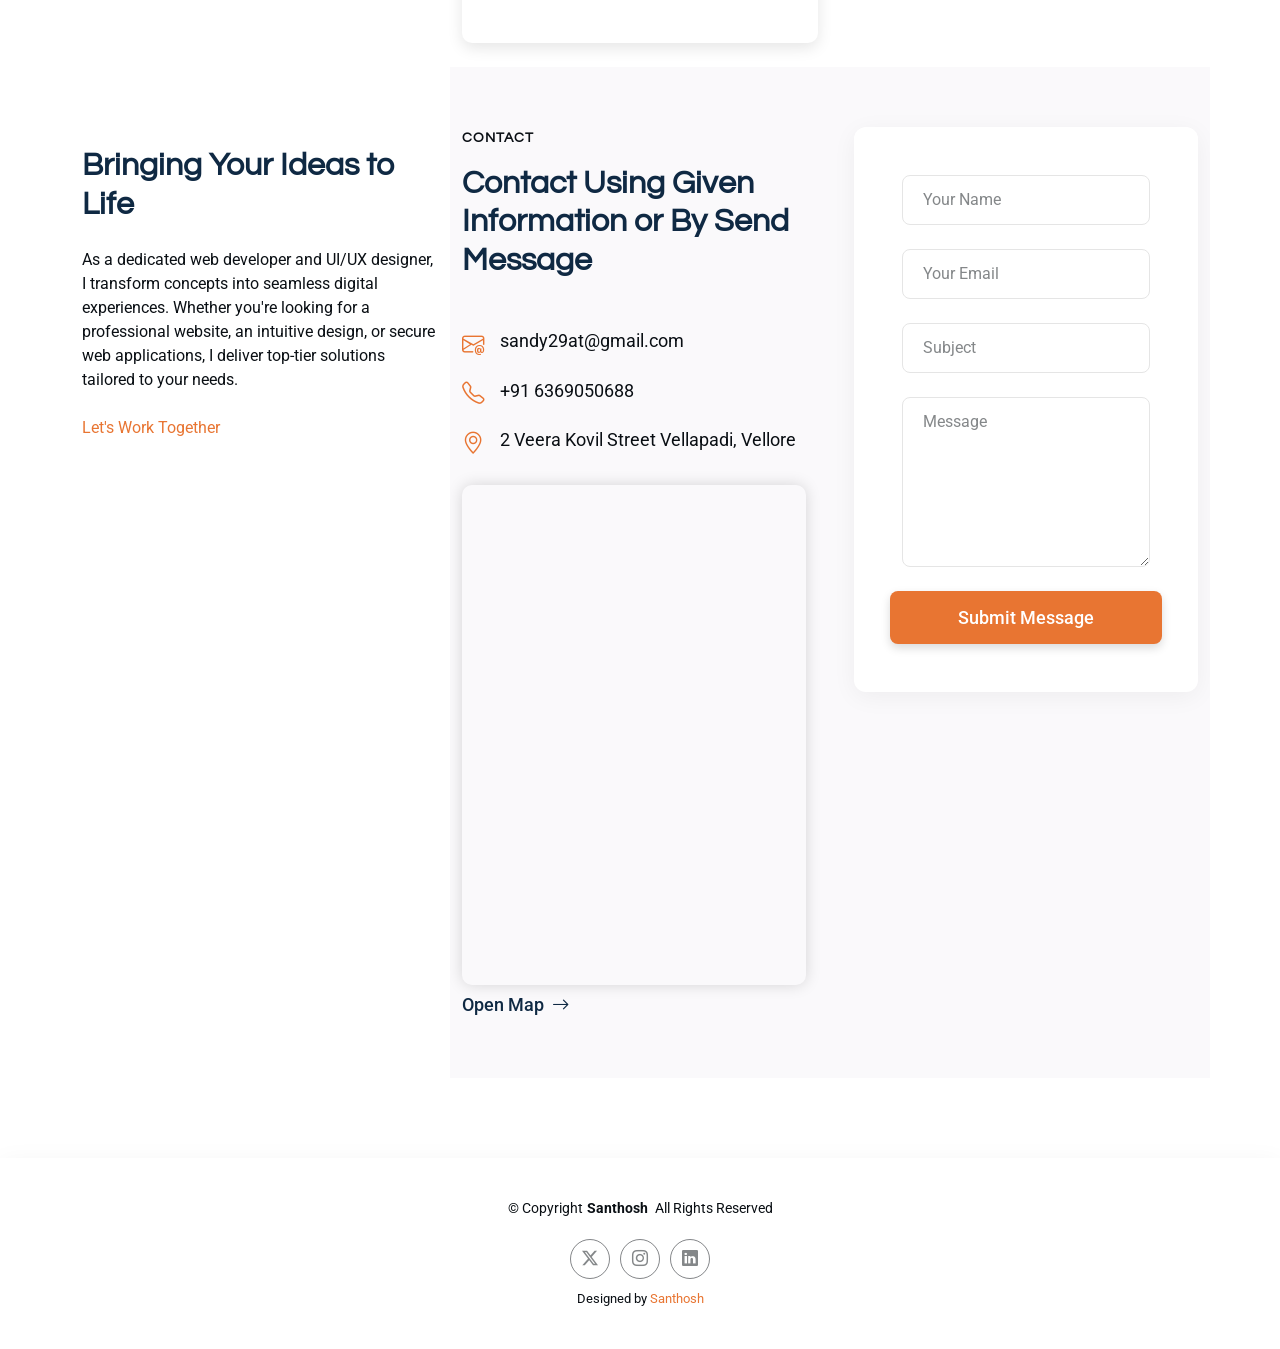
==== commit 435767d8: "Update index.html" ====
--- a/index.html
+++ b/index.html
@@ -1324,7 +1324,7 @@
 
         </div>
 
-        <p>A portfolio is a collection of work that showcases your skills and projects</p>
+        <p>A portfolio is a collection of work that showcases My skills and projects</p>
 
       </div><!-- End Section Title -->
 
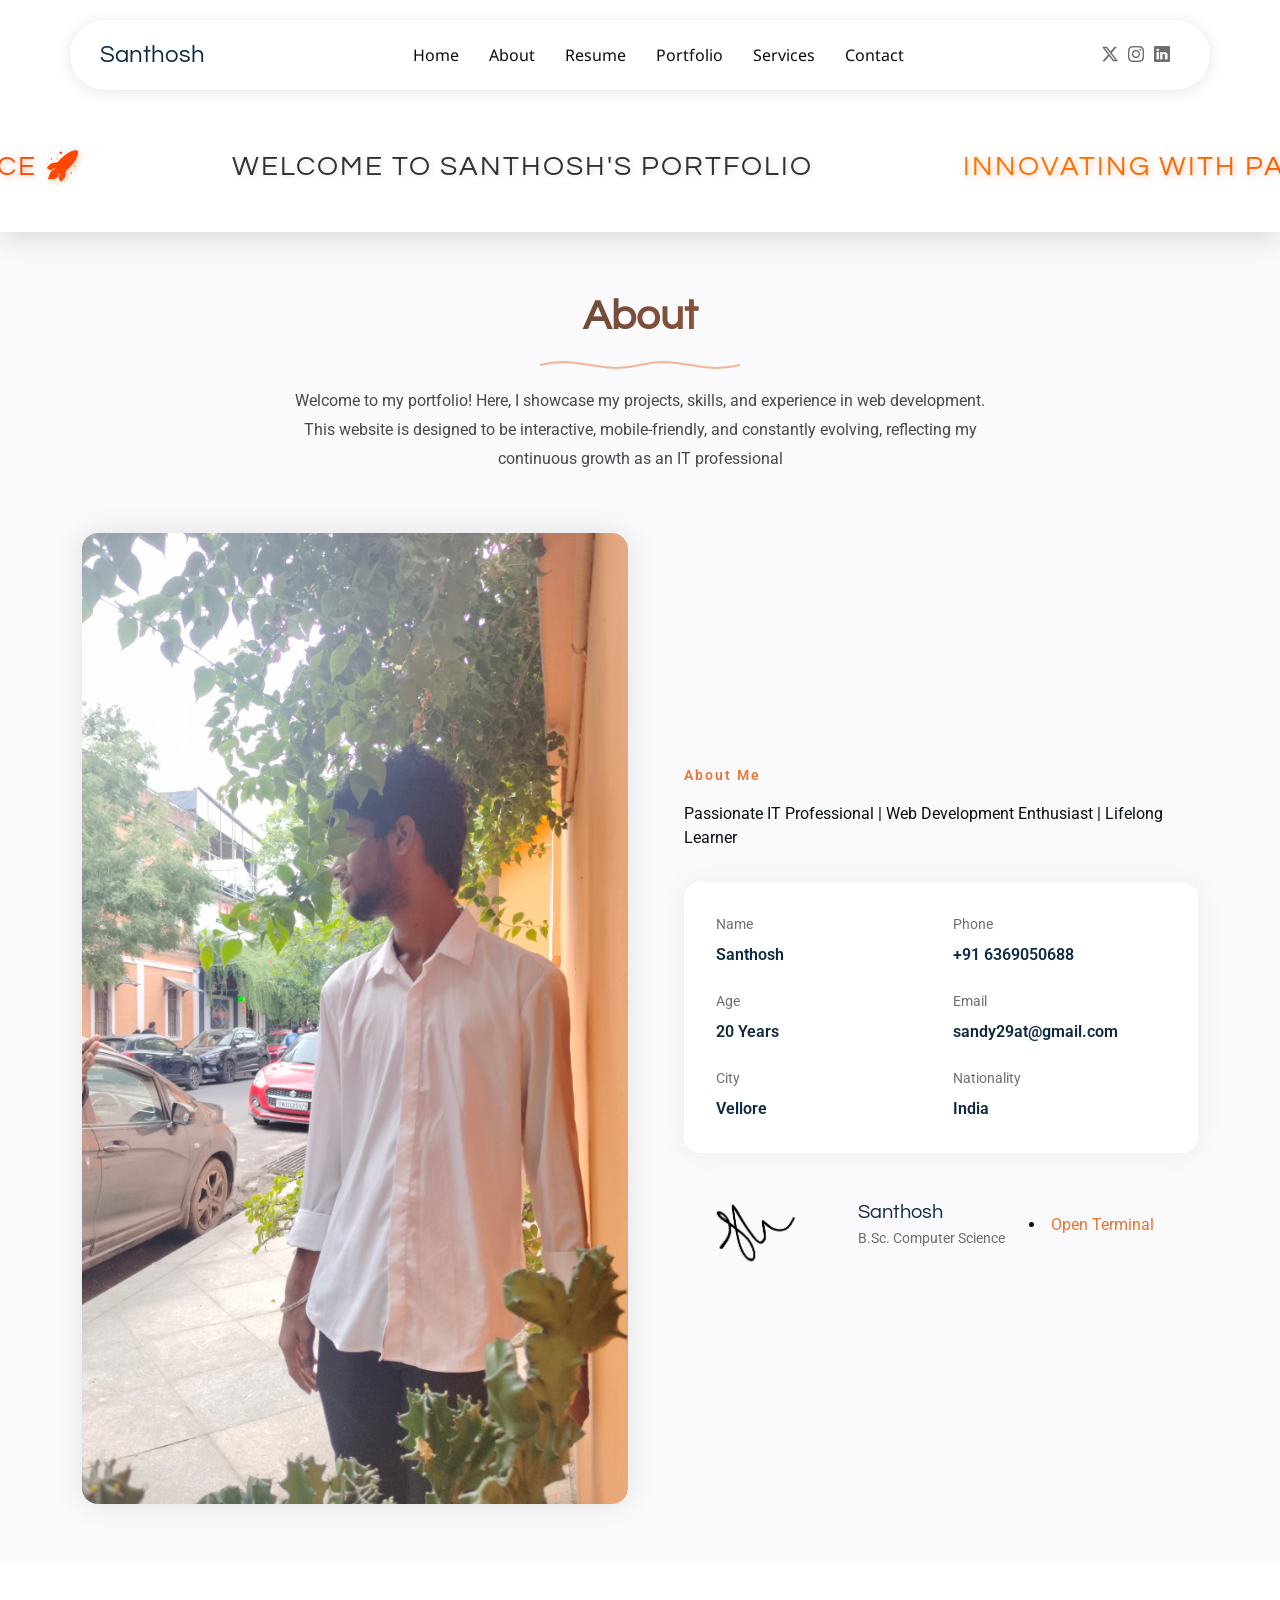
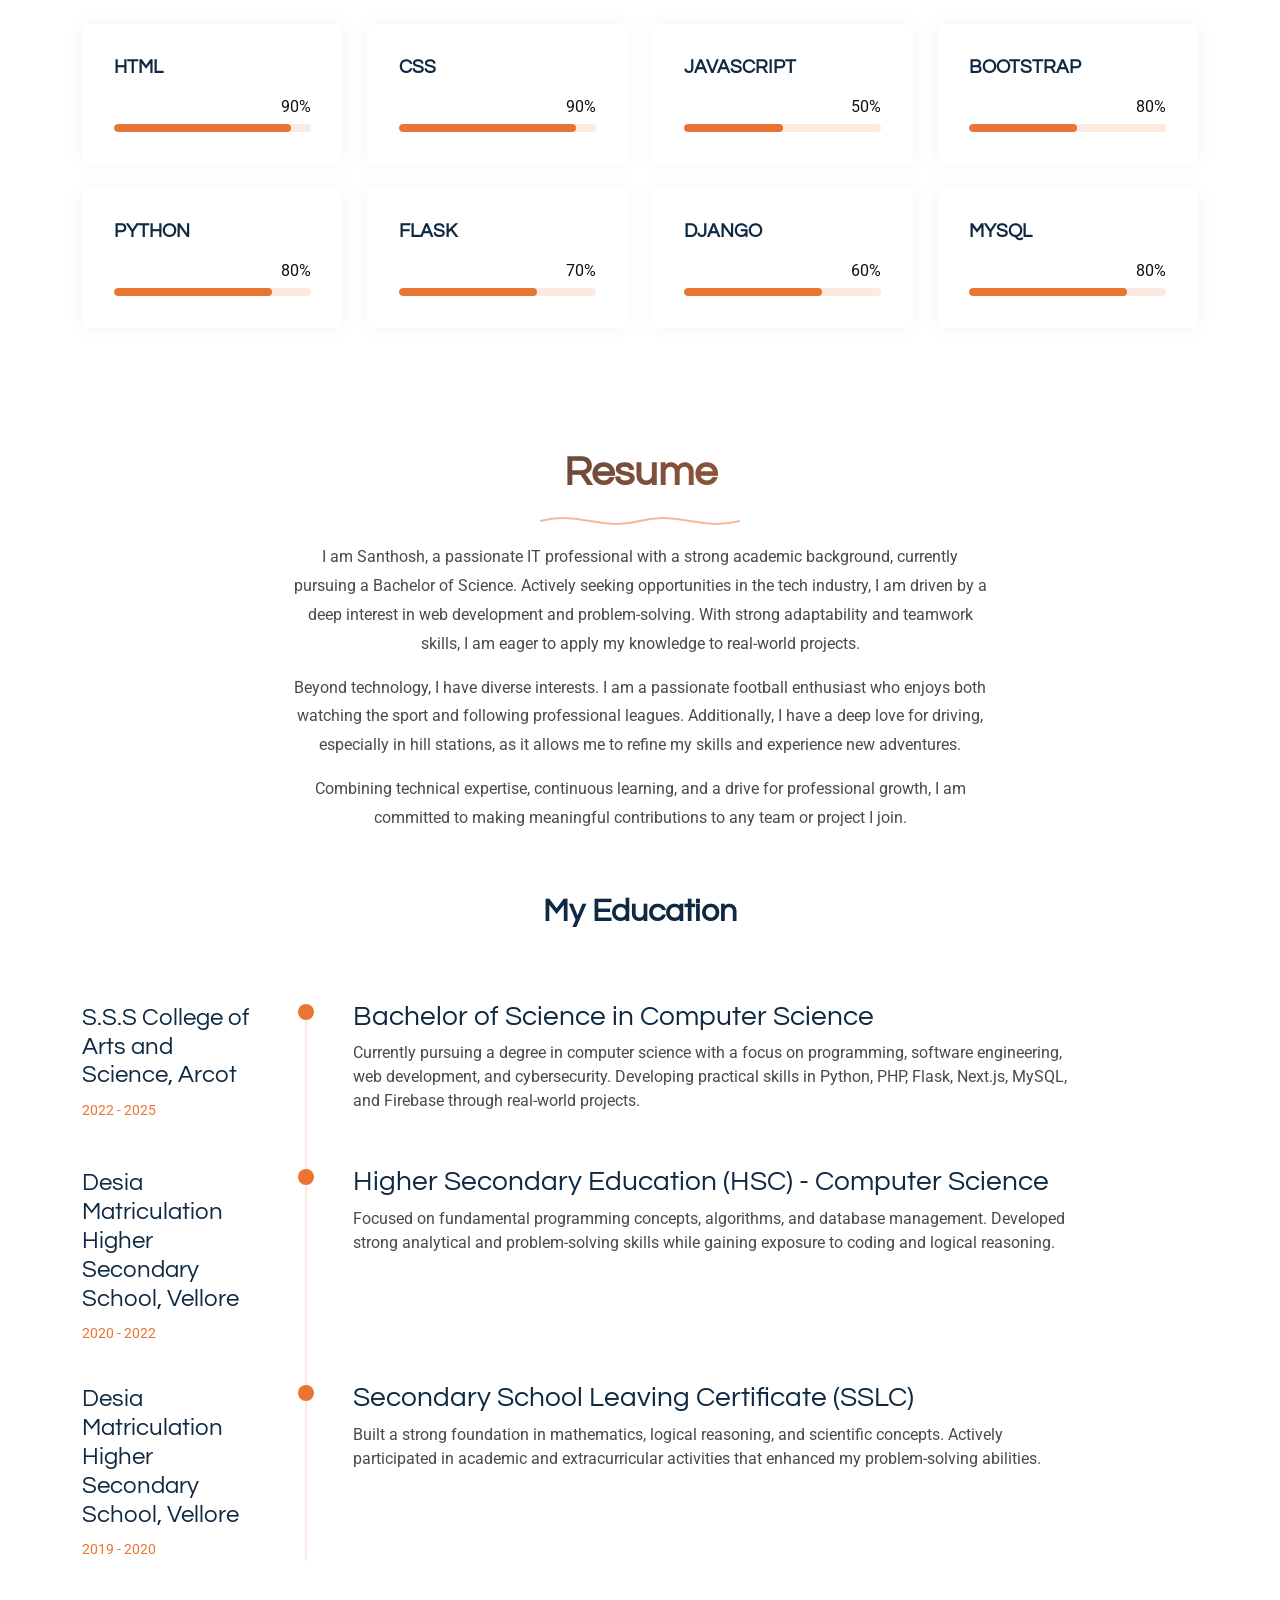
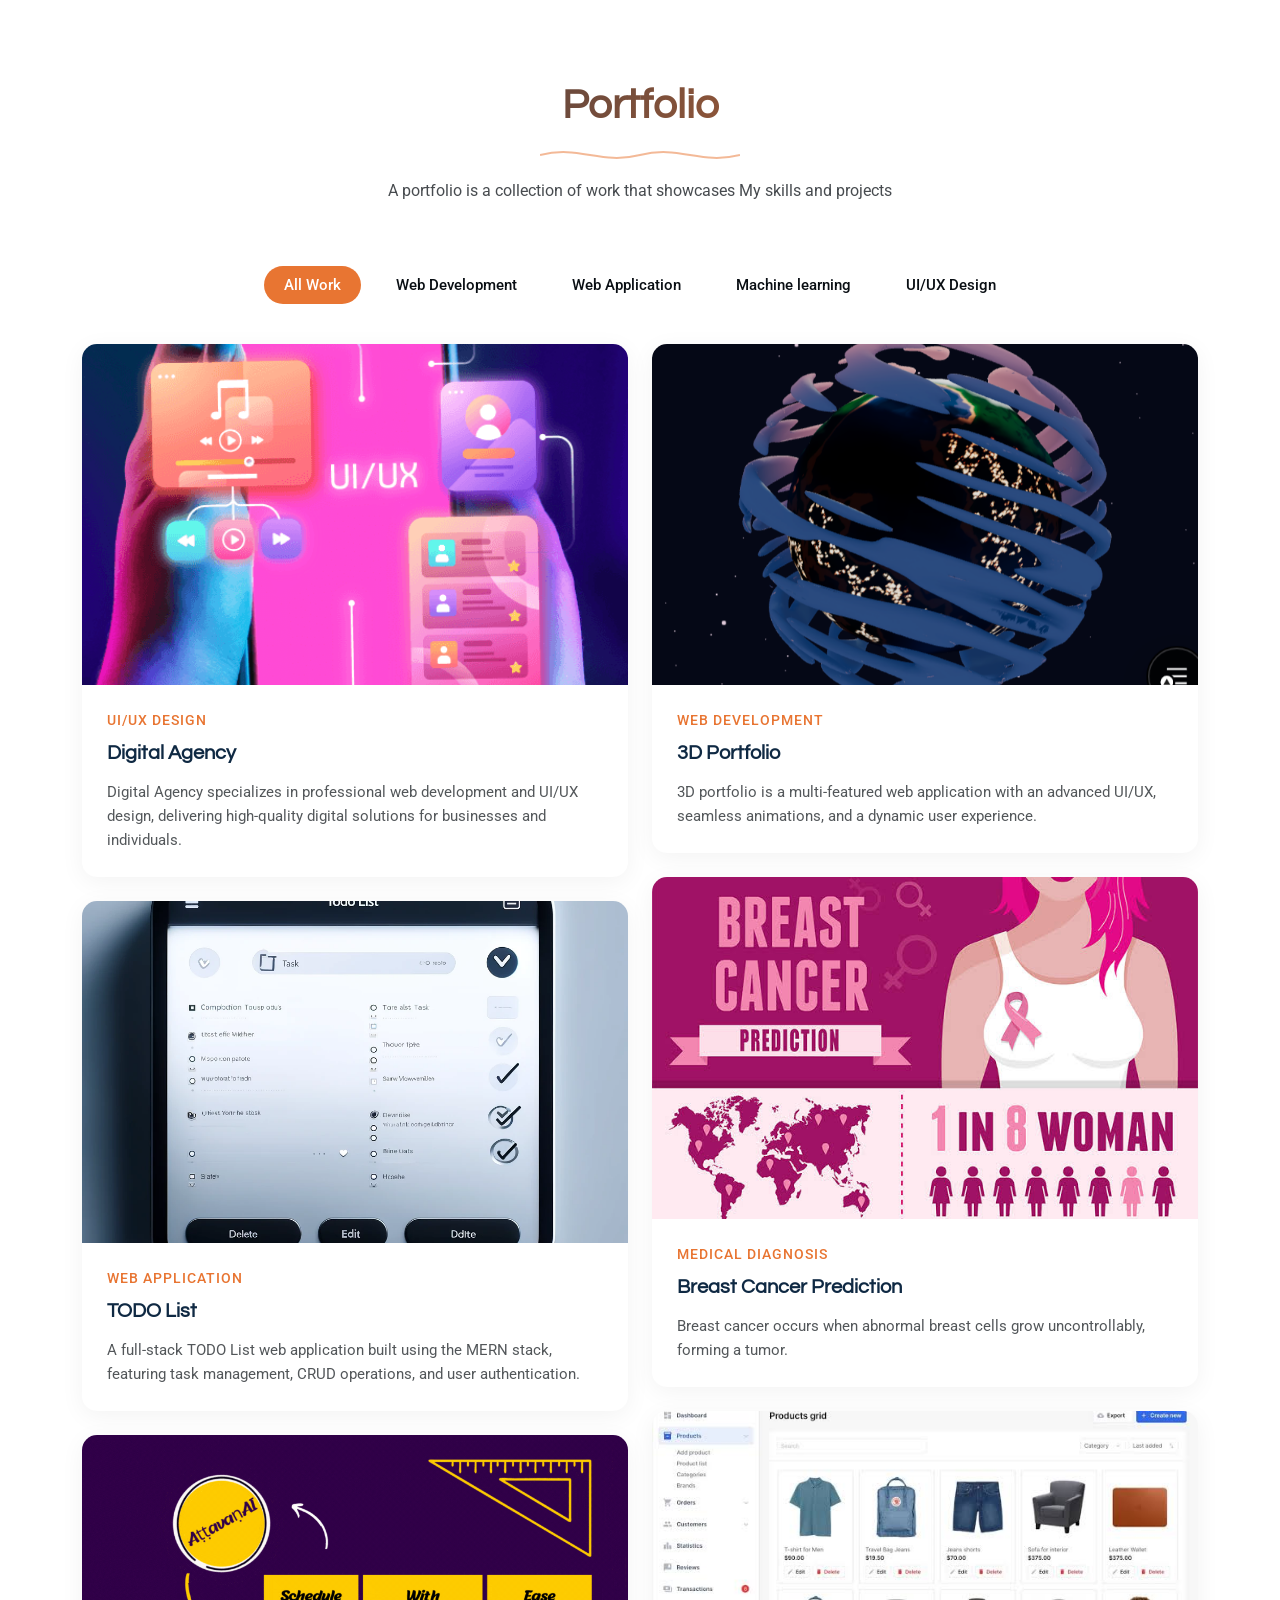
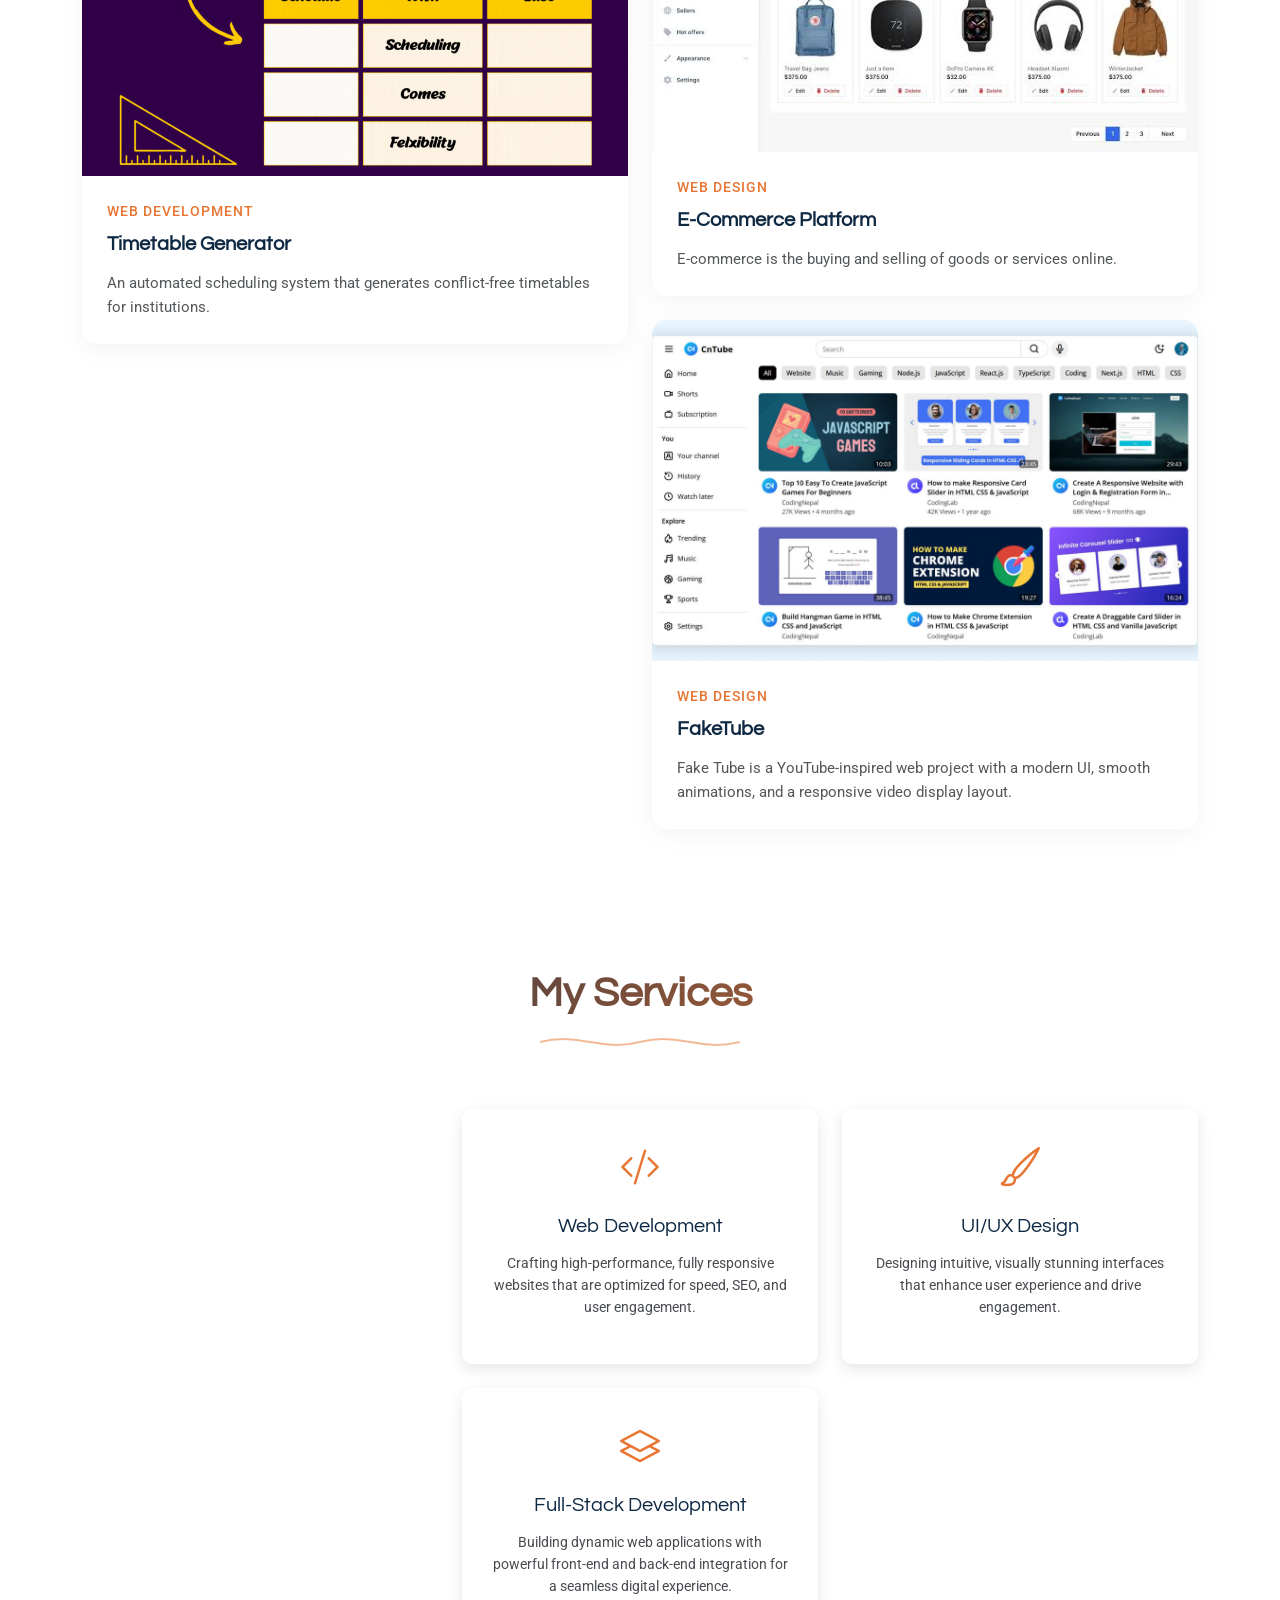
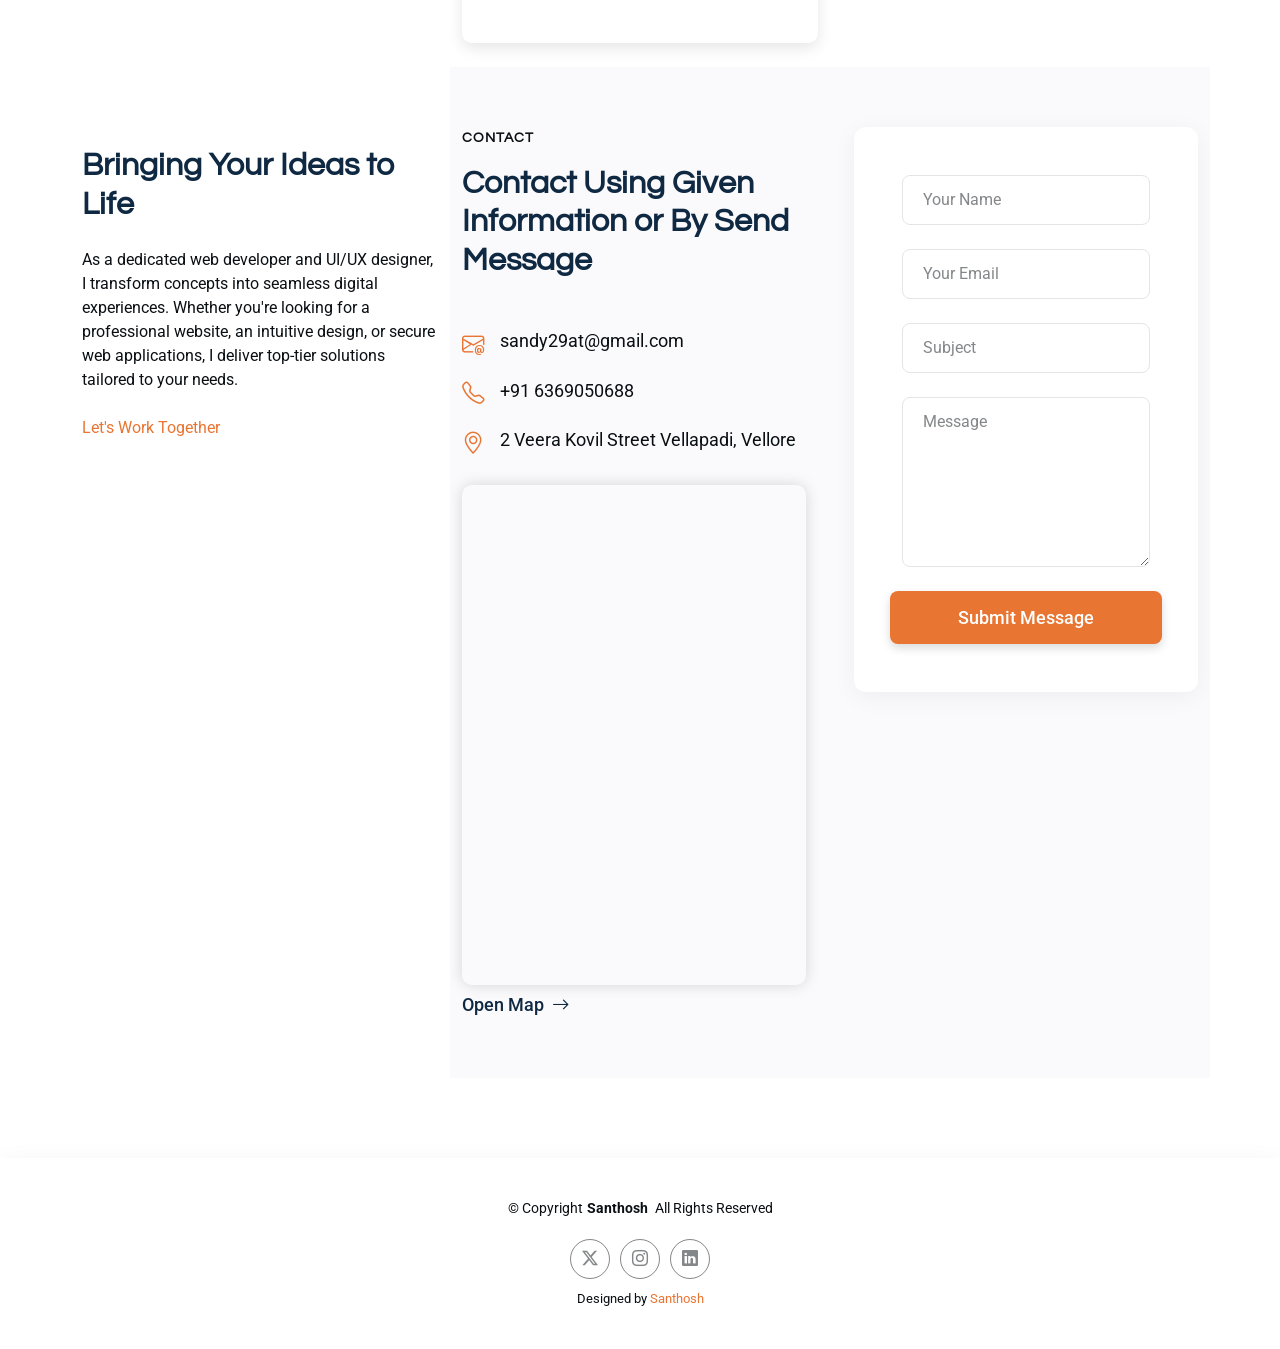
==== commit d93b093f: "Update index.html" ====
--- a/index.html
+++ b/index.html
@@ -893,6 +893,8 @@
                   <p>B.Sc. Computer Science </p>
 
                 </div>
+                      <li><a href="terminal.html" class="btn-visit align-self-start">Open Terminal</a></li>
+                
 
               </div>
 
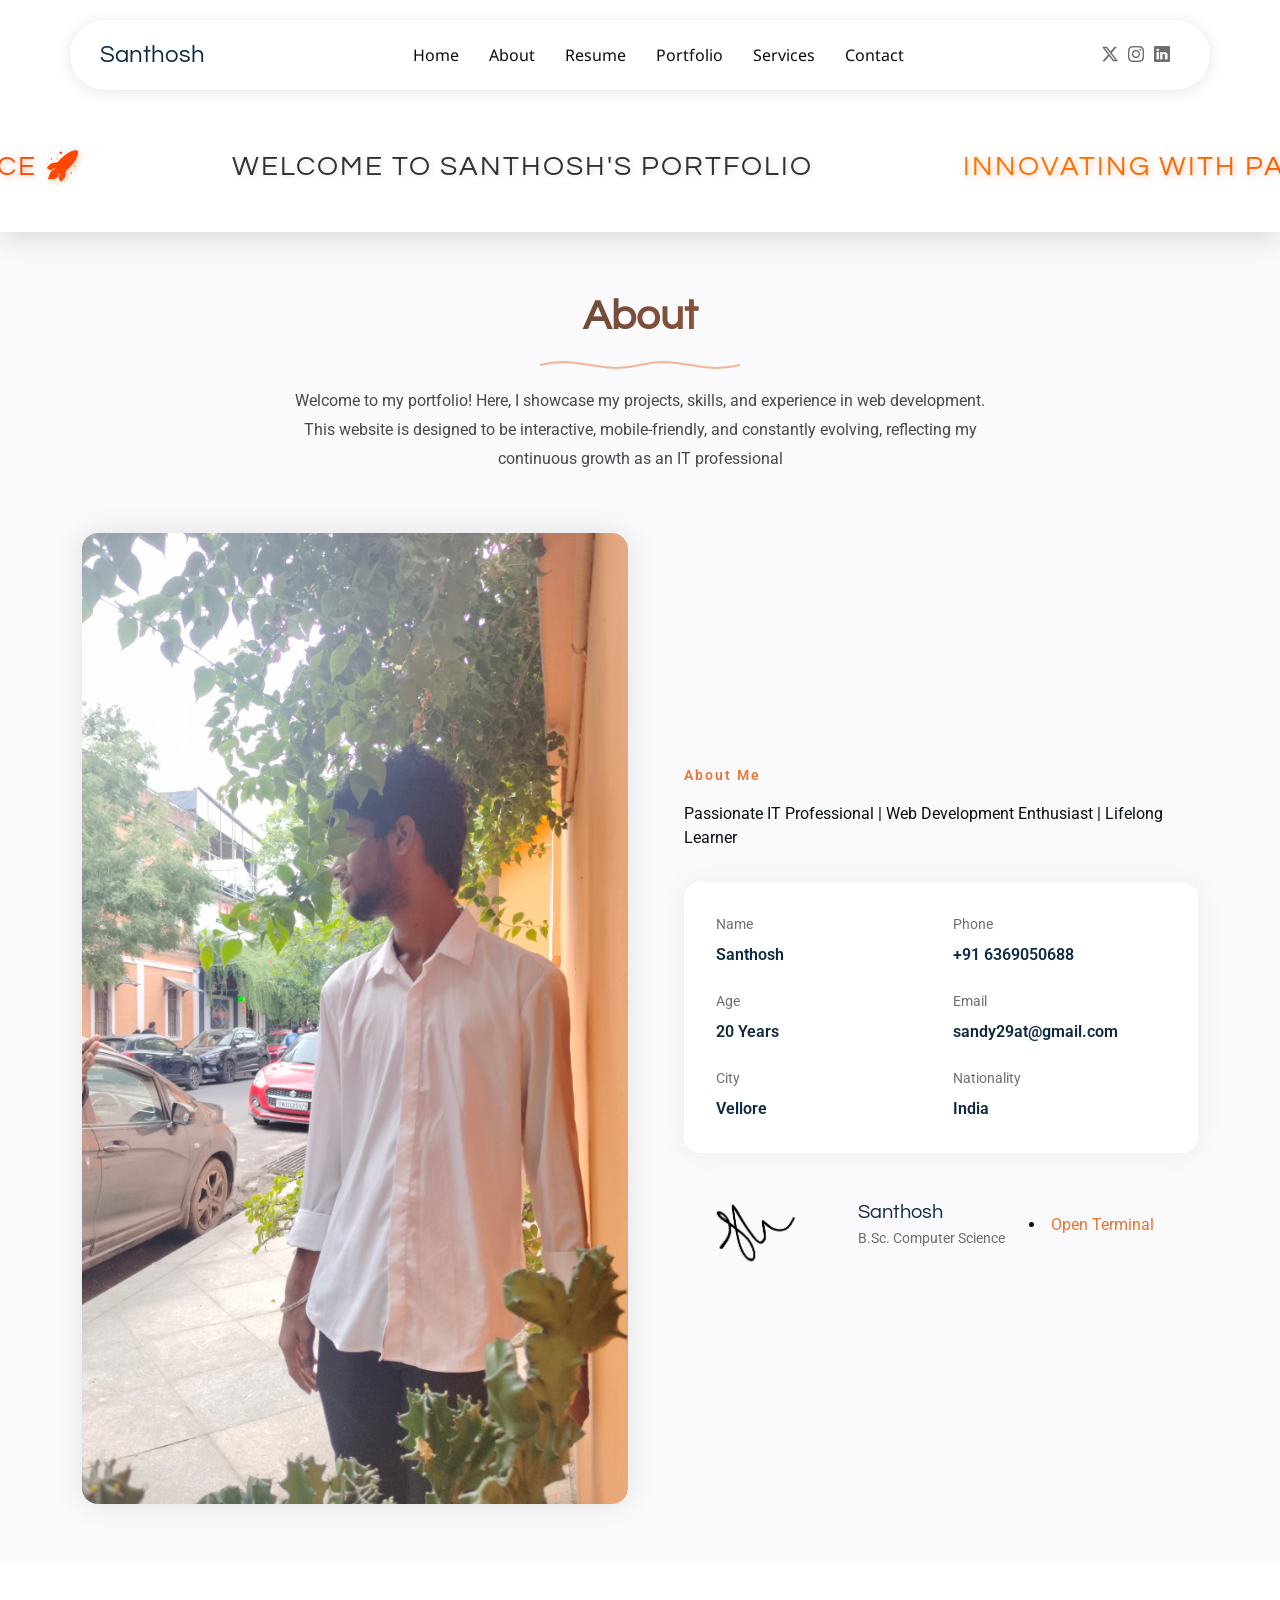
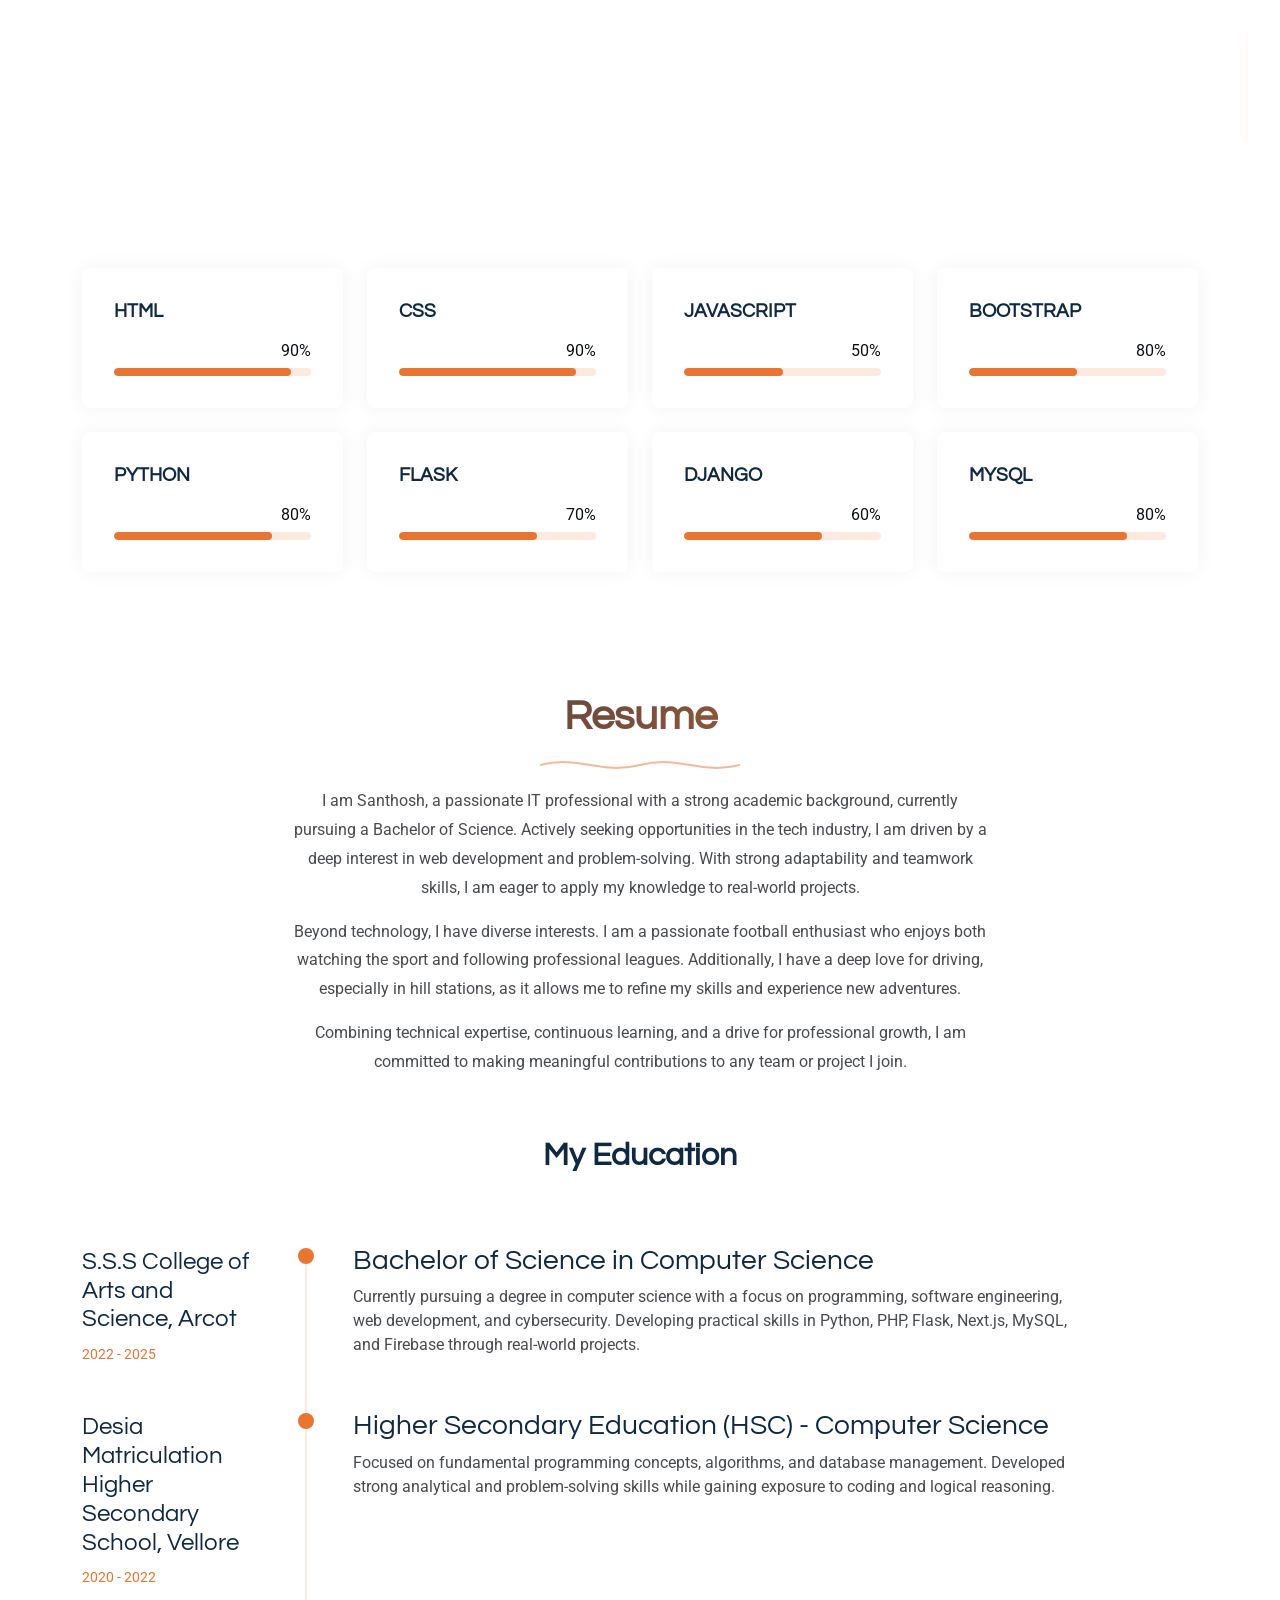
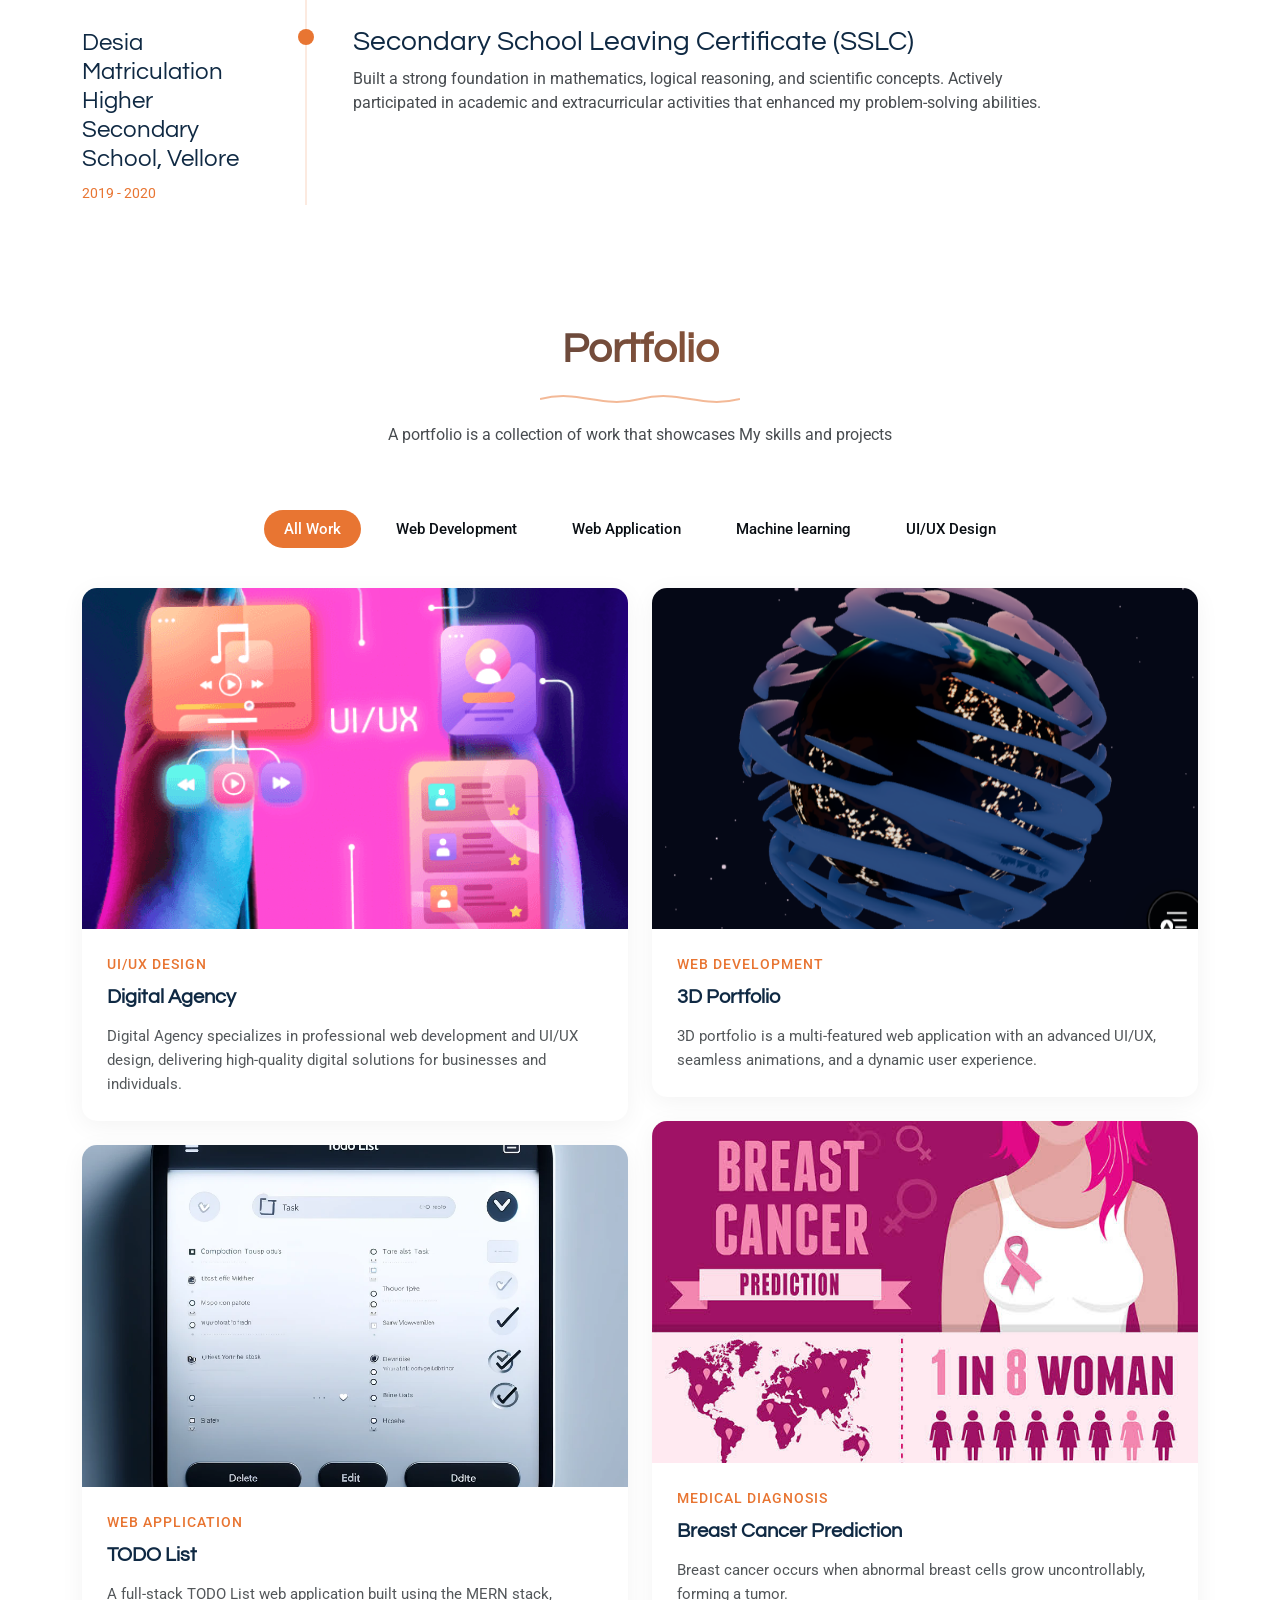
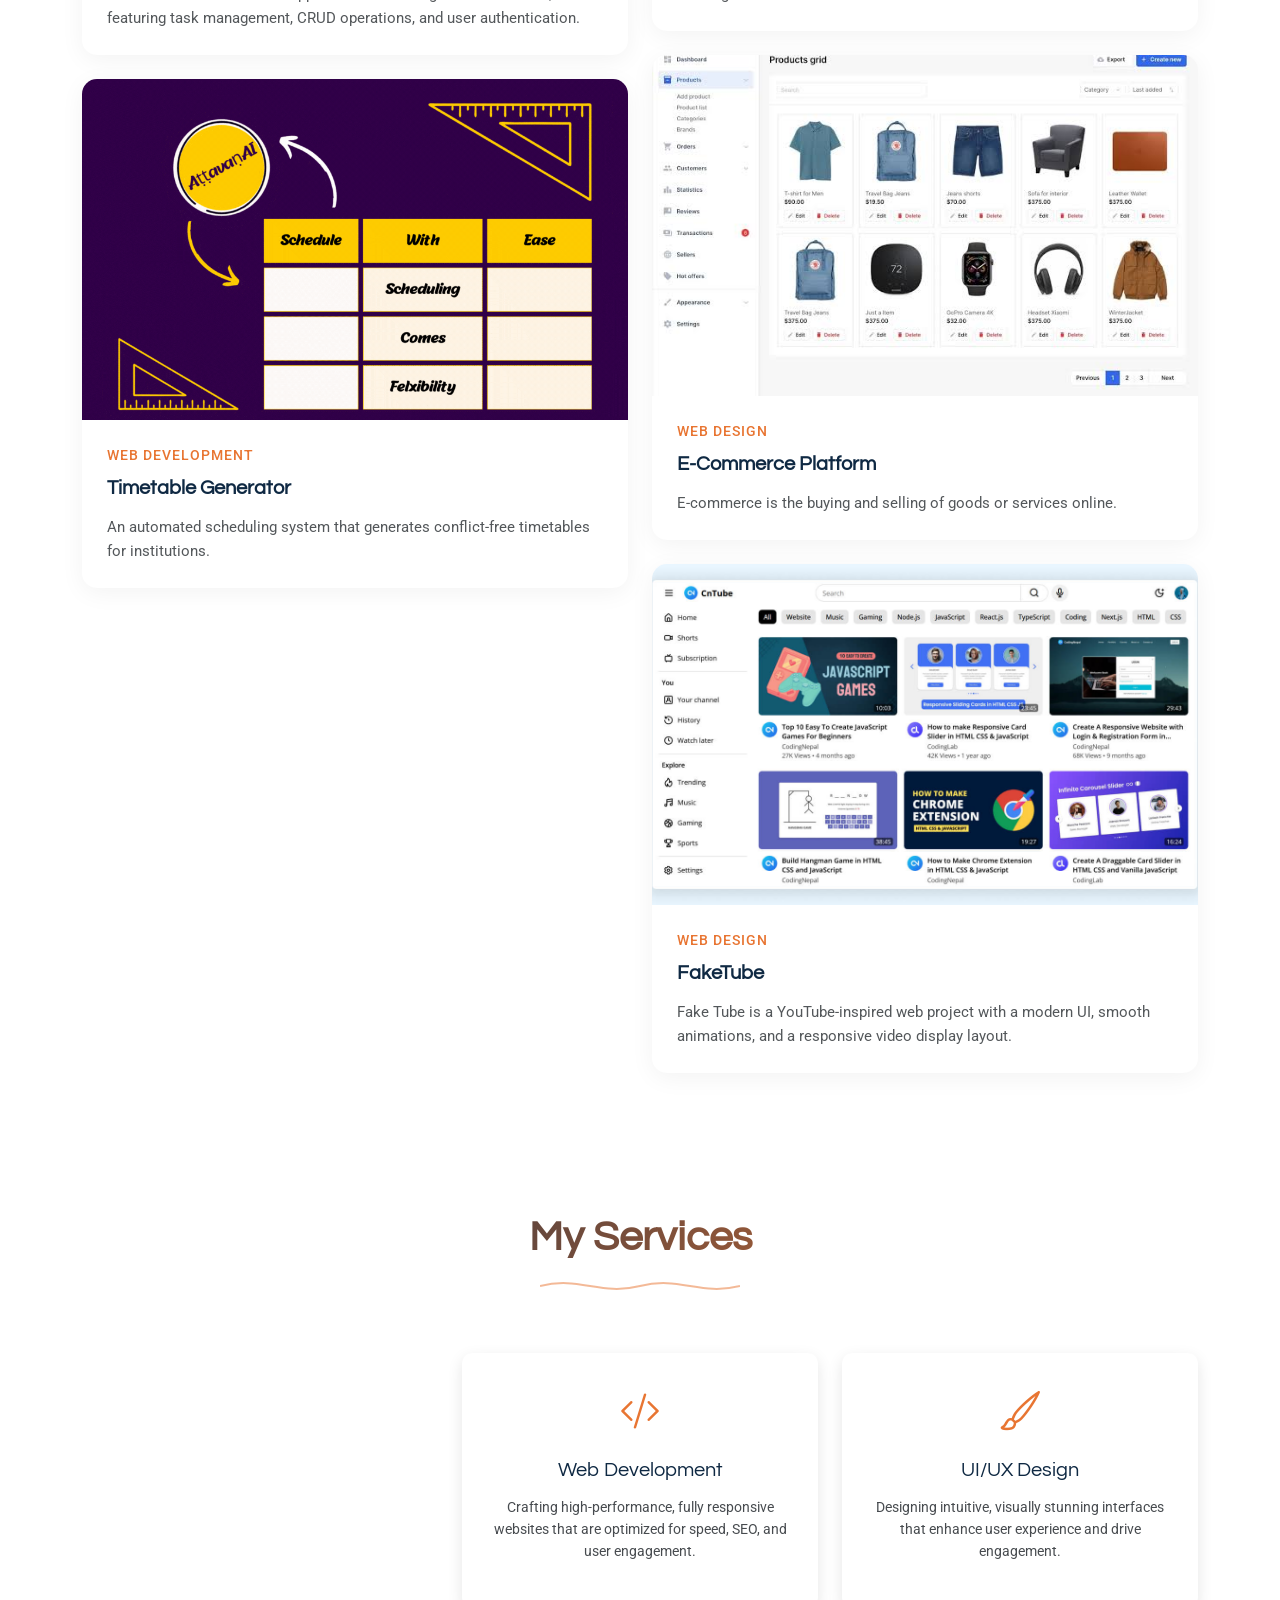
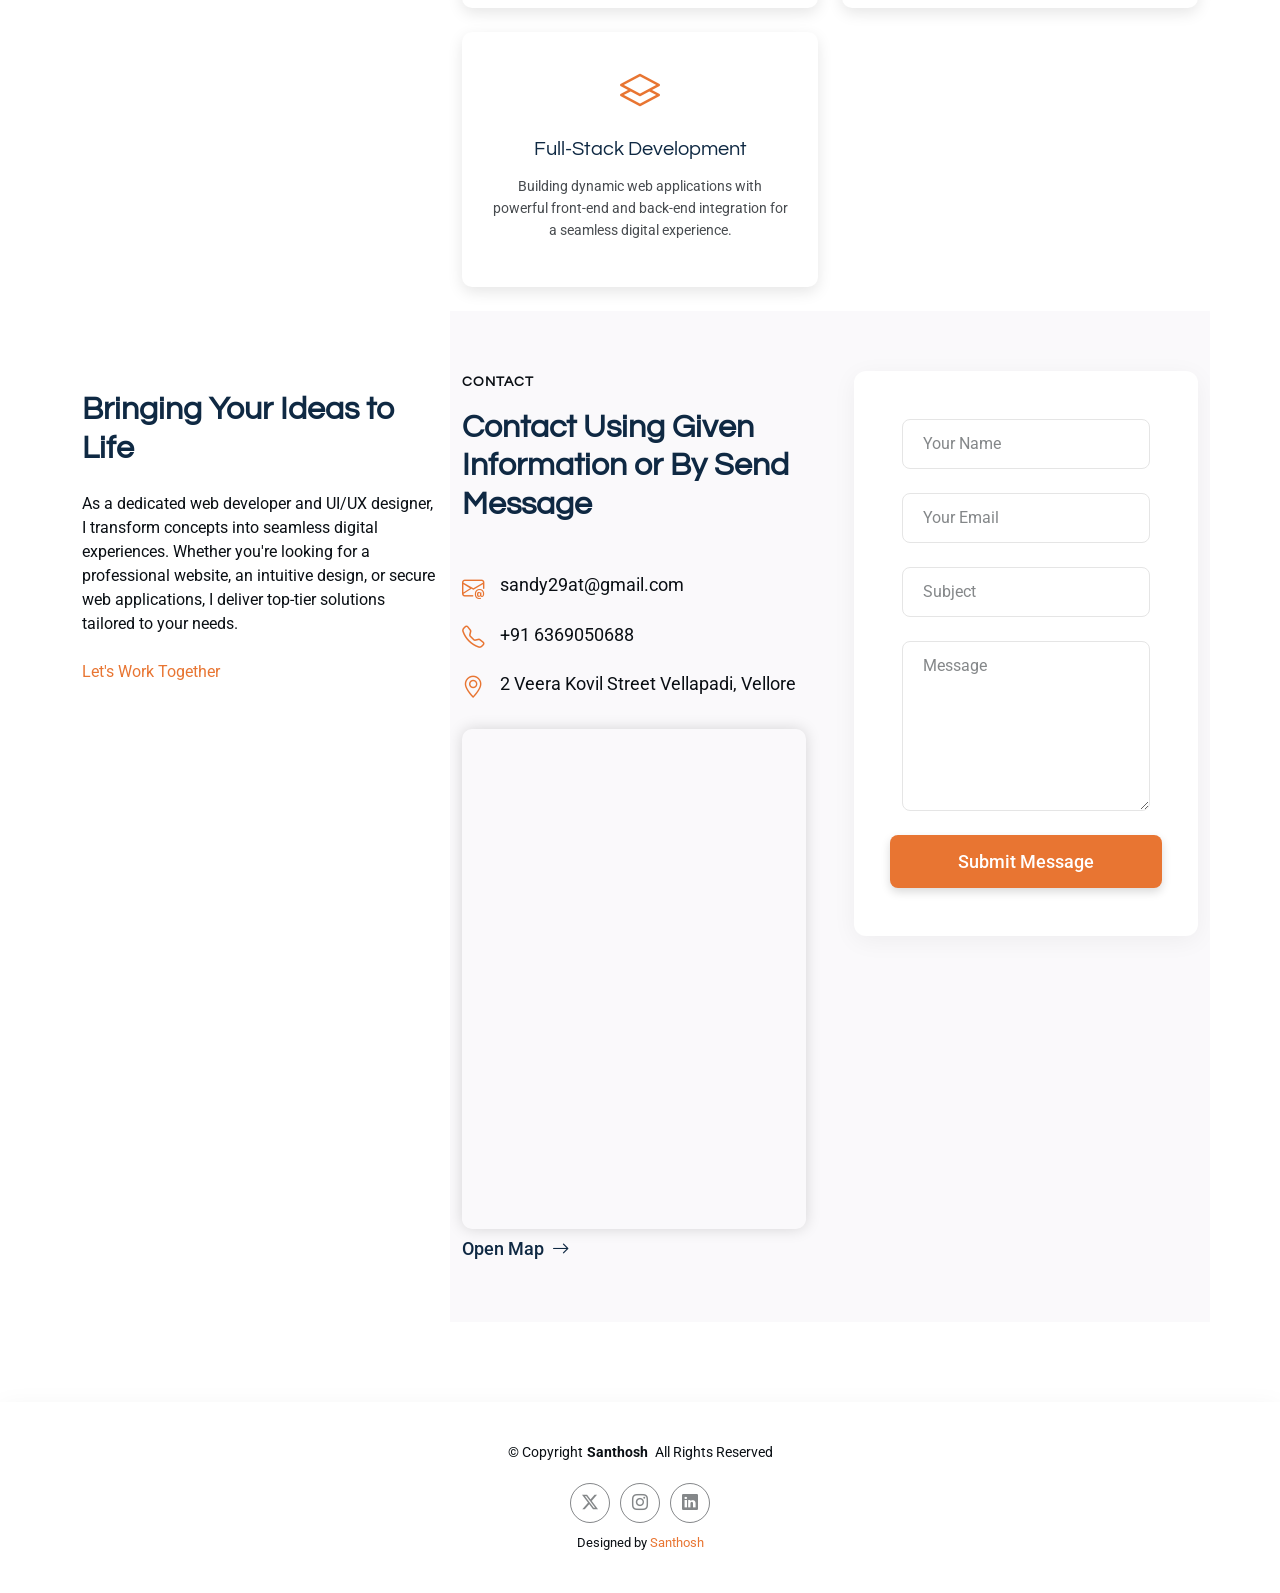
==== commit f173dc97: "Update index.html" ====
--- a/index.html
+++ b/index.html
@@ -912,7 +912,207 @@
 
     </section><!-- /About Section -->
 
-    
+
+    <!-- Full Stack Tech Carousel for Portfolio -->  <section style="background: #fff; padding: 4rem 2rem; font-family: 'Poppins', sans-serif;">  
+   <style>  
+    .carousel-container {  
+      overflow: hidden;  
+      position: relative;  
+      width: 100%;  
+    }  
+  
+    .carousel-track {  
+      display: flex;  
+      animation: scroll 35s linear infinite;  
+      gap: 1.5rem;  
+      width: max-content;  
+      padding-left: 100%;  
+    }  
+  
+    @keyframes scroll {  
+      0% { transform: translateX(0); }  
+      100% { transform: translateX(-100%); }  
+    }  
+  
+    .tech-card {  
+      flex: 0 0 auto;  
+      background: rgba(255, 255, 255, 0.1);  
+      border: 1px solid #ff6b00;  
+      border-radius: 15px;  
+      text-align: center;  
+      padding: 1rem;  
+      min-width: 120px;  
+      cursor: pointer;  
+      box-shadow: 0 4px 10px rgba(255, 107, 0, 0.1);  
+      user-select: none;  
+      touch-action: manipulation;  
+    }  
+  
+    .tech-card img {  
+      width: 50px;  
+      height: 50px;  
+      margin-bottom: 0.5rem;  
+      pointer-events: none;  
+    }  
+  
+    .tech-card p {  
+      margin: 0;  
+      font-weight: bold;  
+      color: #333;  
+    }  
+  
+    .modal {  
+      position: fixed;  
+      top: 0; left: 0;  
+      width: 100%; height: 100%;  
+      background: rgba(0, 0, 0, 0.6);  
+      display: none;  
+      justify-content: center;  
+      align-items: center;  
+      z-index: 999;  
+    }  
+  
+    .modal-content {  
+      background: #fff;  
+      padding: 2rem;  
+      border-radius: 15px;  
+      max-width: 400px;  
+      width: 90%;  
+      text-align: center;  
+      position: relative;  
+    }  
+  
+    .modal-content h3 {  
+      color: #ff6b00;  
+      margin-bottom: 1rem;  
+    }  
+  
+    .modal-content p {  
+      color: #333;  
+      font-size: 0.95rem;  
+    }  
+  
+    .close {  
+      position: absolute;  
+      top: 10px; right: 15px;  
+      font-size: 1.2rem;  
+      cursor: pointer;  
+      color: #999;  
+    }  
+  
+    .close:hover {  
+      color: #ff6b00;  
+    }  
+  </style>    <div class="carousel-container">  
+    <div class="carousel-track">  
+      <!-- Loop starts -->  
+      <div class="tech-card" onclick="showDetails('HTML5', 'HTML5 is the standard markup language for creating web pages. Developed by W3C.')">  
+        <img src="https://cdn.jsdelivr.net/gh/devicons/devicon/icons/html5/html5-original.svg">  
+        <p>HTML5</p>  
+      </div>  
+      <div class="tech-card" onclick="showDetails('CSS3', 'CSS3 styles HTML elements. Developed by W3C.')">  
+        <img src="https://cdn.jsdelivr.net/gh/devicons/devicon/icons/css3/css3-original.svg">  
+        <p>CSS3</p>  
+      </div>  
+      <div class="tech-card" onclick="showDetails('JavaScript', 'JavaScript adds interactivity. Developed by Netscape.')">  
+        <img src="https://cdn.jsdelivr.net/gh/devicons/devicon/icons/javascript/javascript-original.svg">  
+        <p>JavaScript</p>  
+      </div>  
+      <div class="tech-card" onclick="showDetails('Bootstrap', 'Bootstrap is a UI framework. Developed by Twitter.')">  
+        <img src="https://cdn.jsdelivr.net/gh/devicons/devicon/icons/bootstrap/bootstrap-plain.svg">  
+        <p>Bootstrap</p>  
+      </div>  
+      <div class="tech-card" onclick="showDetails('React', 'React is a frontend library for UI. Developed by Meta.')">  
+        <img src="https://cdn.jsdelivr.net/gh/devicons/devicon/icons/react/react-original.svg">  
+        <p>React</p>  
+      </div>  
+      <div class="tech-card" onclick="showDetails('Next.js', 'Next.js is a React framework for SSR. Developed by Vercel.')">  
+        <img src="https://cdn.jsdelivr.net/gh/devicons/devicon/icons/nextjs/nextjs-original.svg">  
+        <p>Next.js</p>  
+      </div>  
+      <div class="tech-card" onclick="showDetails('Node.js', 'Node.js runs JavaScript on the server side.')">  
+        <img src="https://cdn.jsdelivr.net/gh/devicons/devicon/icons/nodejs/nodejs-original.svg">  
+        <p>Node.js</p>  
+      </div>  
+      <div class="tech-card" onclick="showDetails('Express.js', 'Express is a web framework for Node.js.')">  
+        <img src="https://cdn.jsdelivr.net/gh/devicons/devicon/icons/express/express-original.svg">  
+        <p>Express</p>  
+      </div>  
+      <div class="tech-card" onclick="showDetails('PHP', 'PHP is a backend scripting language.')">  
+        <img src="https://cdn.jsdelivr.net/gh/devicons/devicon/icons/php/php-original.svg">  
+        <p>PHP</p>  
+      </div>  
+      <div class="tech-card" onclick="showDetails('Python', 'Python is a general-purpose language.')">  
+        <img src="https://cdn.jsdelivr.net/gh/devicons/devicon/icons/python/python-original.svg">  
+        <p>Python</p>  
+      </div>  
+      <div class="tech-card" onclick="showDetails('Flask', 'Flask is a micro Python web framework.')">  
+        <img src="https://cdn.jsdelivr.net/gh/devicons/devicon/icons/flask/flask-original.svg">  
+        <p>Flask</p>  
+      </div>  
+      <div class="tech-card" onclick="showDetails('MySQL', 'MySQL is a relational database. Owned by Oracle.')">  
+        <img src="https://cdn.jsdelivr.net/gh/devicons/devicon/icons/mysql/mysql-original.svg">  
+        <p>MySQL</p>  
+      </div>  
+            <div class="tech-card" onclick="showDetails('MongoDB', 'MongoDB is a NoSQL document database.')">  
+        <img src="https://cdn.jsdelivr.net/gh/devicons/devicon/icons/mongodb/mongodb-original.svg">  
+        <p>MongoDB</p>  
+      </div>  
+      <div class="tech-card" onclick="showDetails('PostgreSQL', 'PostgreSQL is an open-source SQL database.')">  
+        <img src="https://cdn.jsdelivr.net/gh/devicons/devicon/icons/postgresql/postgresql-original.svg">  
+        <p>PostgreSQL</p>  
+      </div>  
+      <div class="tech-card" onclick="showDetails('Firebase', 'Firebase is a platform by Google for app dev.')">  
+        <img src="https://cdn.jsdelivr.net/gh/devicons/devicon/icons/firebase/firebase-plain.svg">  
+        <p>Firebase</p>  
+      </div>  
+      <div class="tech-card" onclick="showDetails('Git', 'Git is a version control system.')">  
+        <img src="https://cdn.jsdelivr.net/gh/devicons/devicon/icons/git/git-original.svg">  
+        <p>Git</p>  
+      </div>  
+      <div class="tech-card" onclick="showDetails('GitHub', 'GitHub hosts Git repositories.')">  
+        <img src="https://cdn.jsdelivr.net/gh/devicons/devicon/icons/github/github-original.svg">  
+        <p>GitHub</p>  
+      </div>  
+      <div class="tech-card" onclick="showDetails('VS Code', 'Visual Studio Code is a popular code editor.')">  
+        <img src="https://cdn.jsdelivr.net/gh/devicons/devicon/icons/vscode/vscode-original.svg">  
+        <p>VS Code</p>  
+      </div>  
+      <div class="tech-card" onclick="showDetails('Postman', 'Postman is used for API testing.')">  
+        <img src="https://cdn.jsdelivr.net/gh/devicons/devicon/icons/postman/postman-original.svg">  
+        <p>Postman</p>  
+      </div>  
+      <div class="tech-card" onclick="showDetails('Docker', 'Docker is a containerization platform.')">  
+        <img src="https://cdn.jsdelivr.net/gh/devicons/devicon/icons/docker/docker-original.svg">  
+        <p>Docker</p>  
+      </div>  
+      <div class="tech-card" onclick="showDetails('Vercel', 'Vercel is a platform for frontend deployment.')">  
+        <img src="https://cdn.jsdelivr.net/gh/devicons/devicon/icons/vercel/vercel-original.svg">  
+        <p>Vercel</p>  
+      </div>  
+      <!-- Loop ends -->  
+    </div>  
+  </div>    <!-- Modal -->    <div class="modal" id="modal">  
+    <div class="modal-content">  
+      <span class="close" onclick="document.getElementById('modal').style.display='none'">&times;</span>  
+      <h3 id="techTitle">Technology Name</h3>  
+      <p id="techDesc">Technology details go here...</p>  
+    </div>  
+  </div>    <script>  
+    function showDetails(title, desc) {  
+      document.getElementById("techTitle").innerText = title;  
+      document.getElementById("techDesc").innerText = desc;  
+      document.getElementById("modal").style.display = "flex";  
+    }  
+  
+    window.onclick = function(e) {  
+      if (e.target === document.getElementById("modal")) {  
+        document.getElementById("modal").style.display = "none";  
+      }  
+    }  
+  </script>  </section>  
+  
+ 
 
     
 
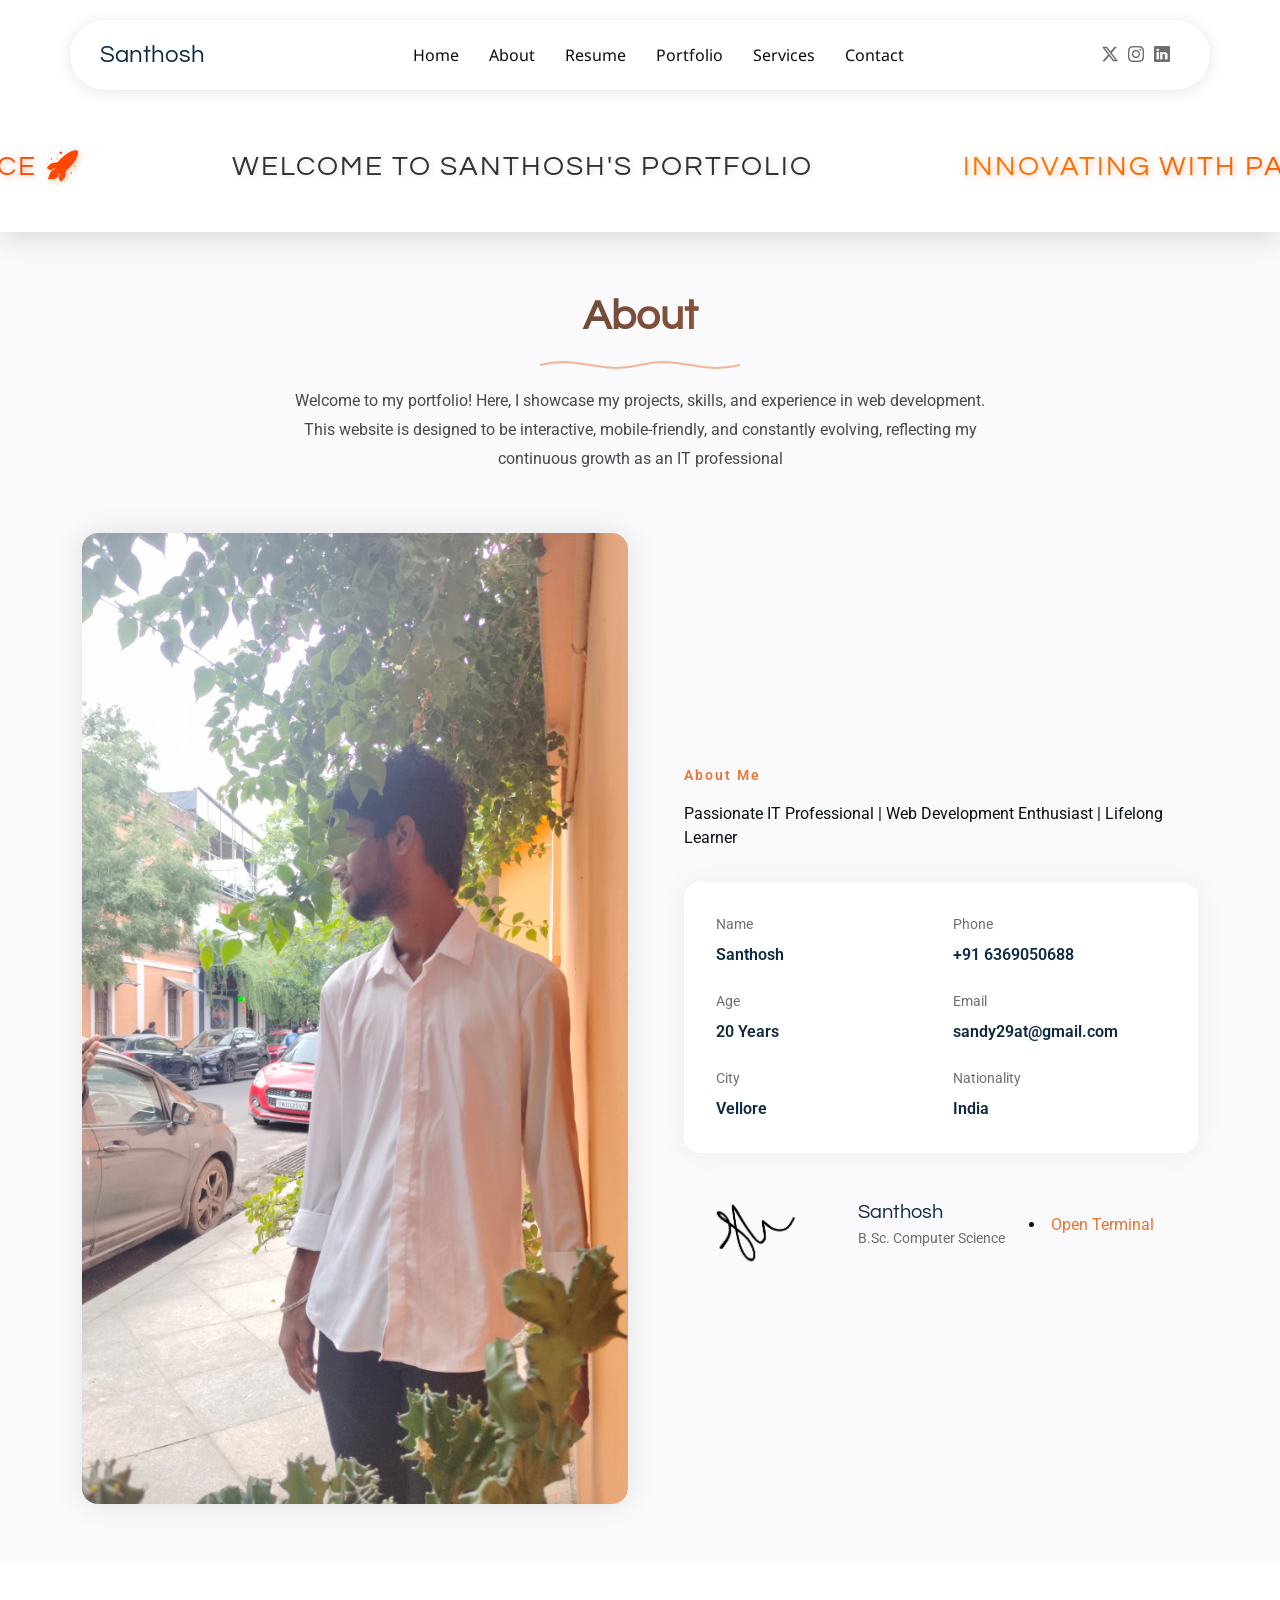
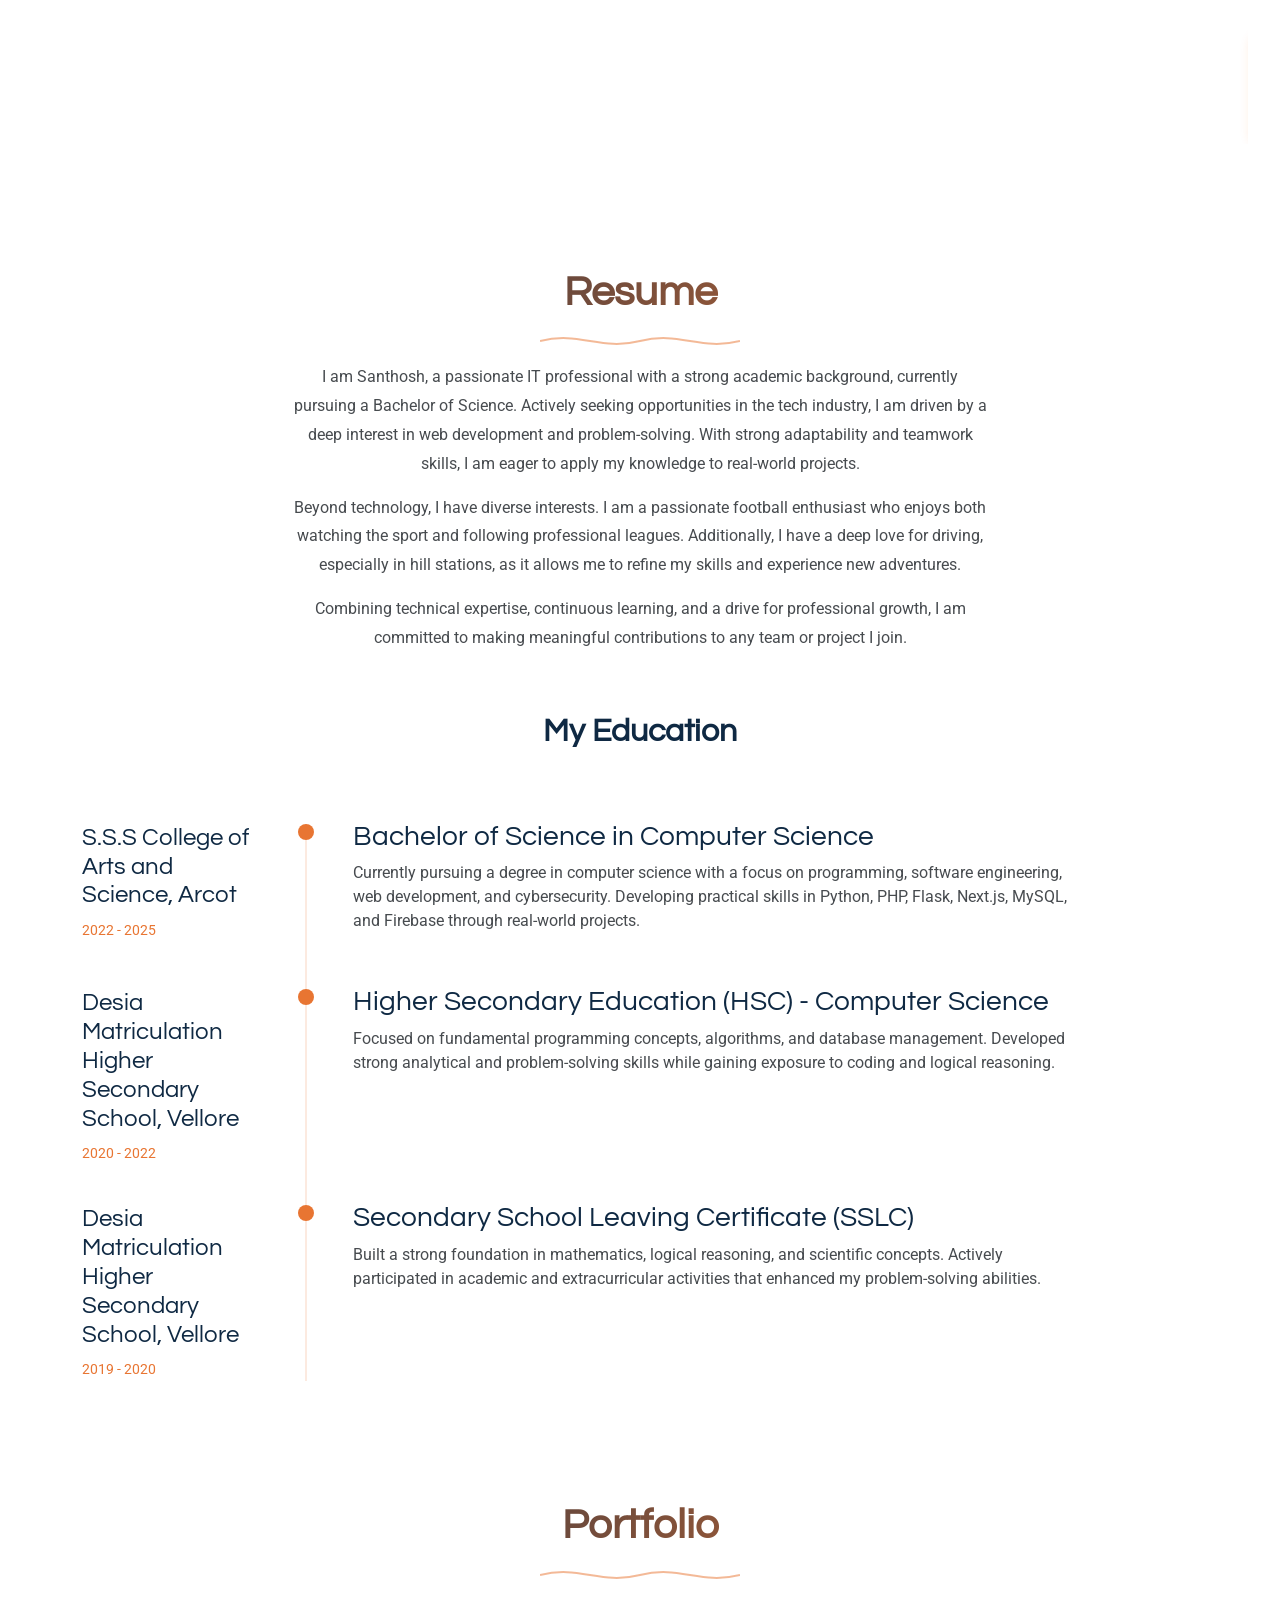
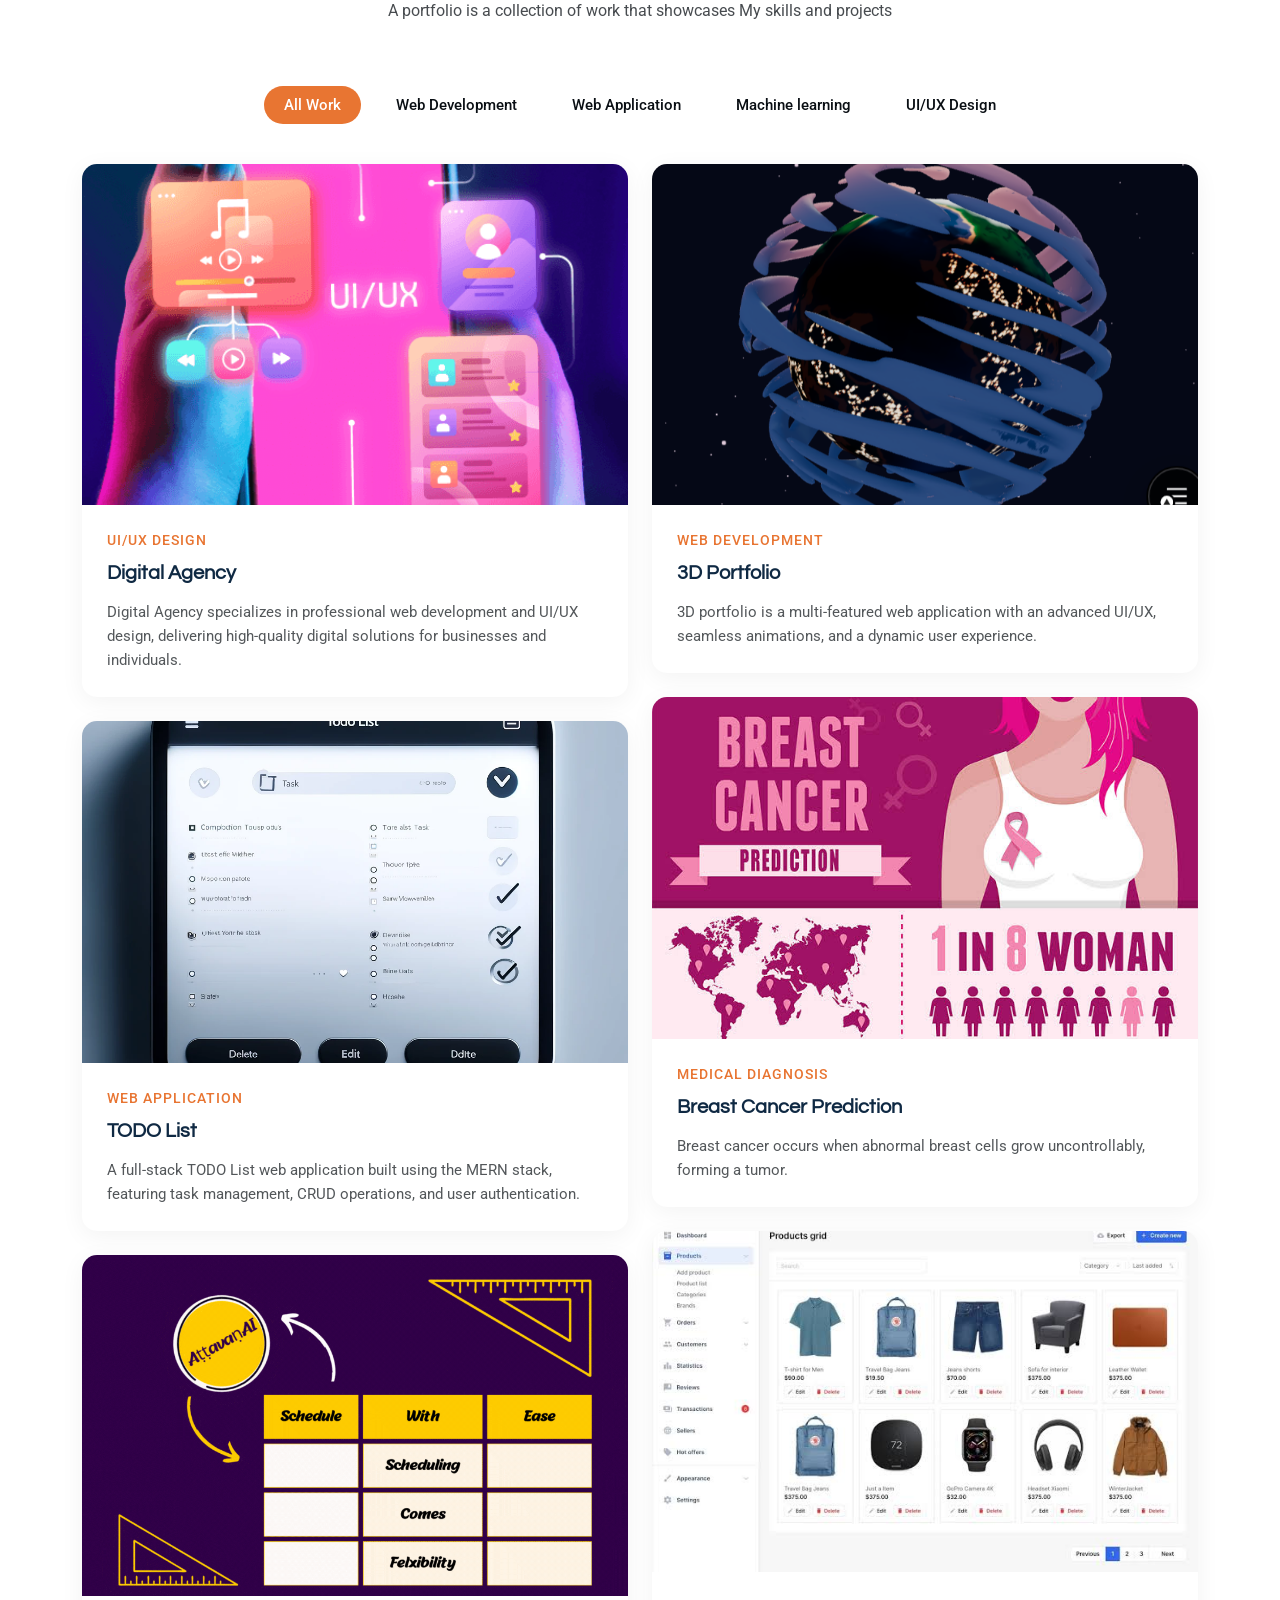
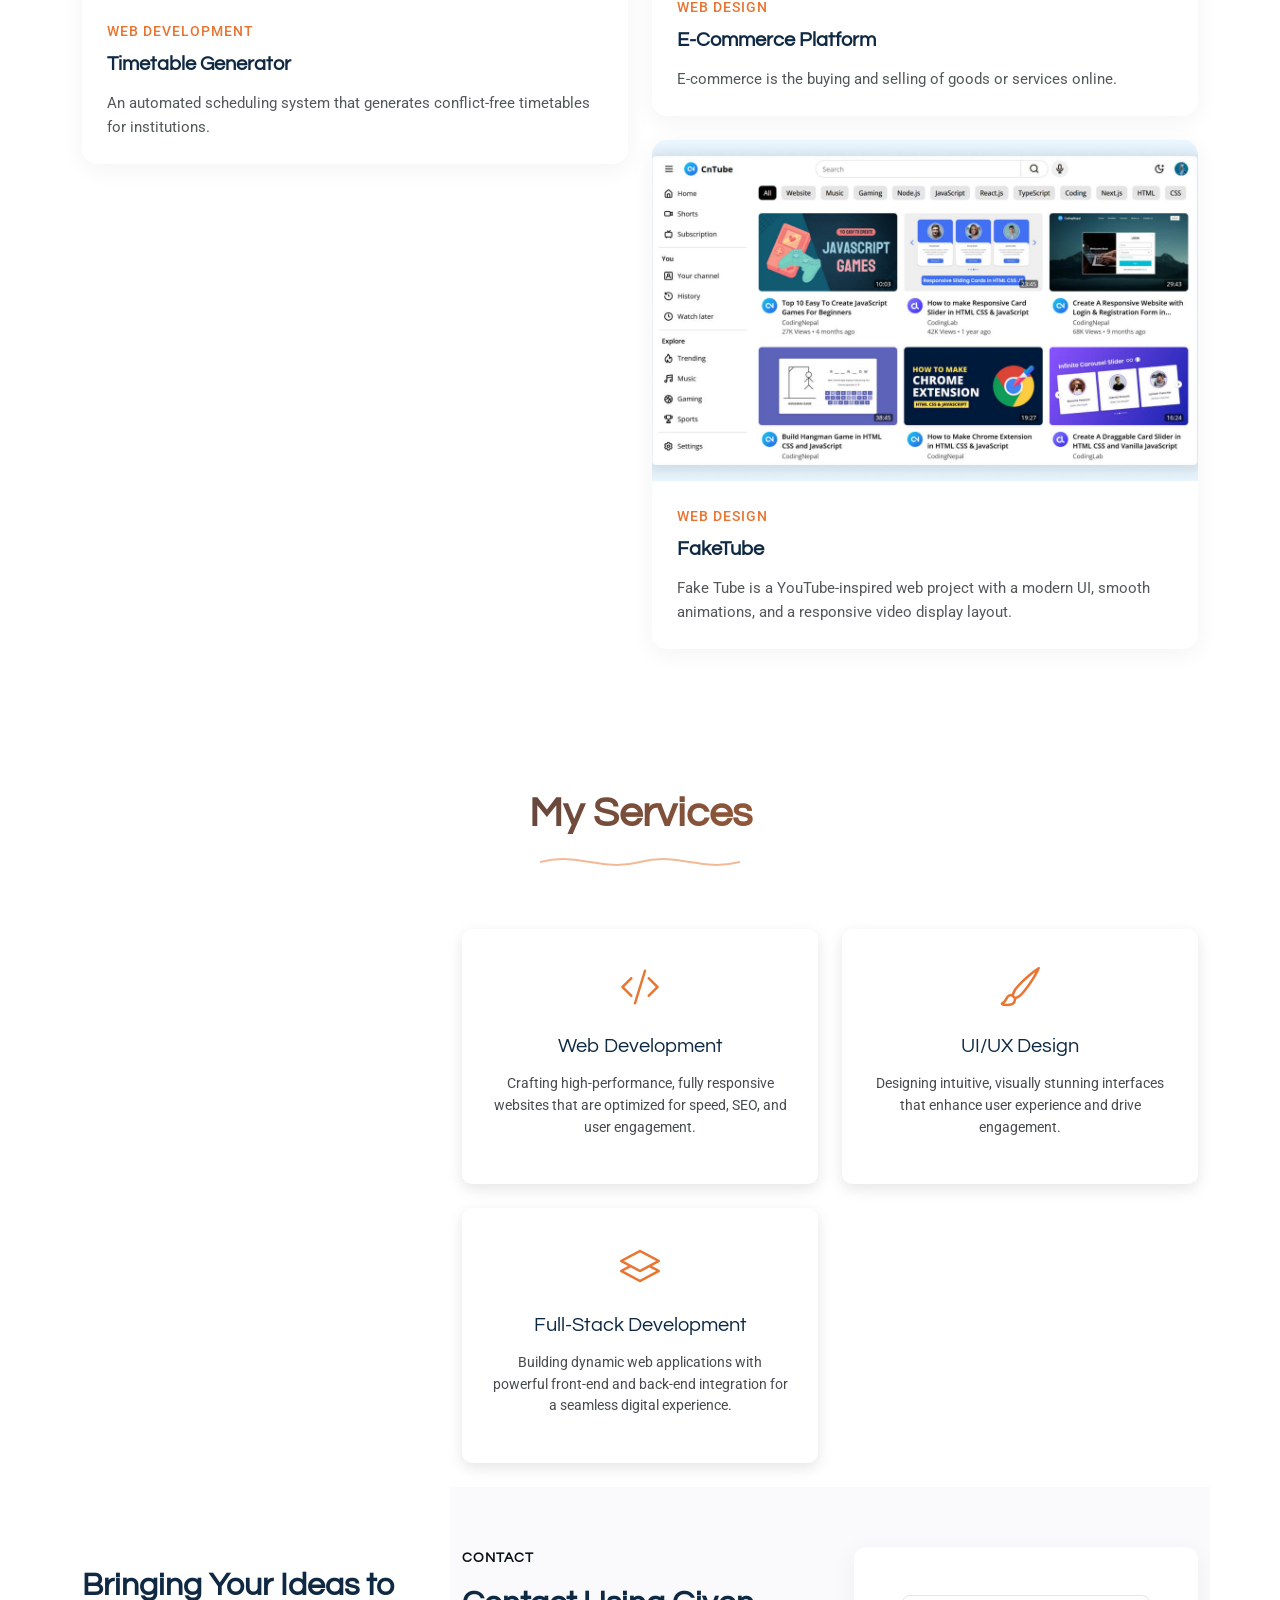
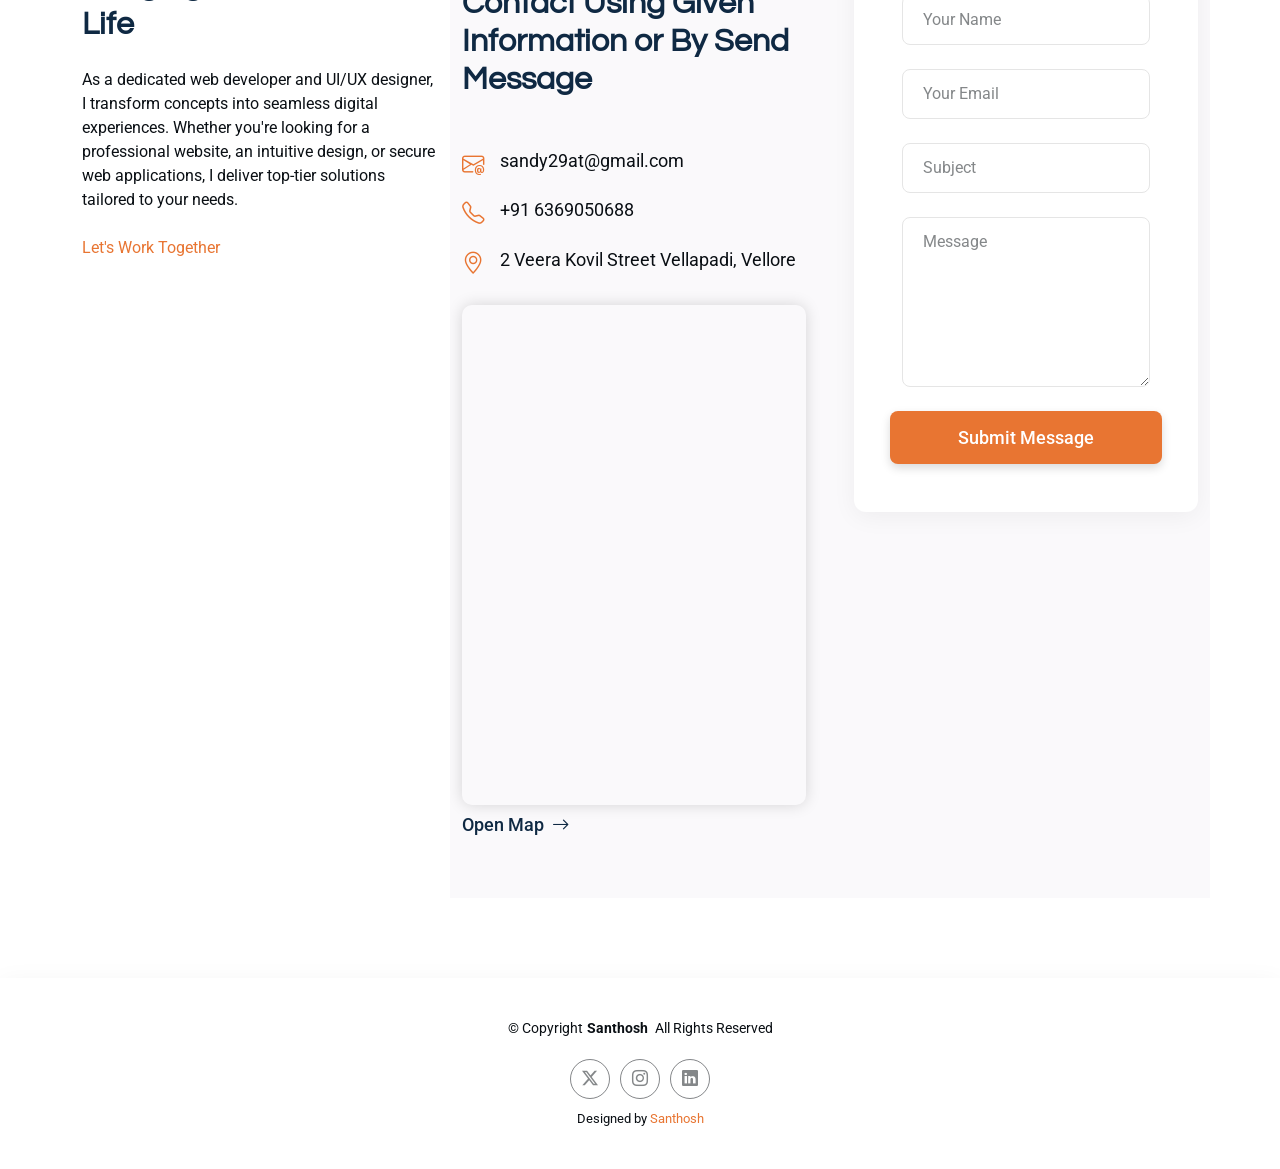
==== commit 5cddc4e9: "Add files via upload" ====
--- a/index.html
+++ b/index.html
@@ -1,926 +1,1842 @@
-<!DOCTYPE html>
-
-<html lang="en">
-
-
-
-<head>
-
-  <meta charset="utf-8">
-
-  <meta content="width=device-width, initial-scale=1.0" name="viewport">
-
-  <title>PORTFOLIO </title>
-
-  <meta name="description" content="">
-
-  <meta name="keywords" content="">
-
-
-
-  <!-- Favicons -->
-
-  <link href="assets/img/sandy.webp" rel="icon">
-
-  <link href="assets/img/sandy.webp" rel="apple-touch-icon">
-
-
-
-  <!-- Fonts -->
-
-  <link href="https://fonts.googleapis.com" rel="preconnect">
-
-  <link href="https://fonts.gstatic.com" rel="preconnect" crossorigin>
-
-  <link href="https://fonts.googleapis.com/css2?family=Roboto:ital,wght@0,100;0,300;0,400;0,500;0,700;0,900;1,100;1,300;1,400;1,500;1,700;1,900&family=Noto+Sans:ital,wght@0,100;0,200;0,300;0,400;0,500;0,600;0,700;0,800;0,900;1,100;1,200;1,300;1,400;1,500;1,600;1,700;1,800;1,900&family=Questrial:wght@400&display=swap" rel="stylesheet">
-
-
-
-  <!-- Vendor CSS Files -->
-
-  <link href="assets/vendor/bootstrap/css/bootstrap.min.css" rel="stylesheet">
-
-  <link href="assets/vendor/bootstrap-icons/bootstrap-icons.css" rel="stylesheet">
-
-  <link href="assets/vendor/aos/aos.css" rel="stylesheet">
-
-  <link href="assets/vendor/glightbox/css/glightbox.min.css" rel="stylesheet">
-
-  <link href="assets/vendor/swiper/swiper-bundle.min.css" rel="stylesheet">
-
-
-
-  <!-- Main CSS File -->
-
-  <link href="assets/css/main.css" rel="stylesheet">
-
-
-
-  
-
-</head>
-
-
-
-<body class="index-page">
-
-
-
-  <header id="header" class="header d-flex align-items-center sticky-top">
-
-    <div class="header-container container-fluid container-xl position-relative d-flex align-items-center justify-content-between">
-
-
-
-      <a href="index.html" class="logo d-flex align-items-center me-auto me-xl-0">
-
-        <!-- Uncomment the line below if you also wish to use an image logo -->
-
-        <!-- <img src="assets/img/logo.webp" alt=""> -->
-
-        <h1 class="sitename">Santhosh</h1>
-
-      </a>
-
-
-
-      <nav id="navmenu" class="navmenu">
-
-        <ul>
-
-          <li><a href="#hero" class="active">Home</a></li>
-
-          <li><a href="#about">About</a></li>
-
-          <li><a href="#resume">Resume</a></li>
-
-          <li><a href="#portfolio">Portfolio</a></li>
-
-          <li><a href="#services">Services</a></li>
-
-          <li><a href="#contact">Contact</a></li>
-
-        </ul>
-
-        <i class="mobile-nav-toggle d-xl-none bi bi-list"></i>
-
-      </nav>
-
-
-
-      <div class="header-social-links">
-
-        <a href="https://x.com/Sxndyhub?t=_Z3K8WbhGouBqVjmvco1pQ&s=09" class="twitter"><i class="bi bi-twitter-x"></i></a>
-
-        <a href="https://www.instagram.com/sxndy.hub?igsh=MWc3cnhoYTg0aWl6MA==" class="instagram"><i class="bi bi-instagram"></i></a>
-
-        <a href="https://www.linkedin.com/in/santhosh-u-3a785426b?utm_source=share&utm_campaign=share_via&utm_content=profile&utm_medium=android_app" class="linkedin"><i class="bi bi-linkedin"></i></a>
-
-      </div>
-
-
-
-    </div>
-
-  </header>
-
-
-
-  <!-- Hidden Easter egg div -->
-
-<div id="easter-egg" class="hidden-div" style="display:none;">
-
-  <div class="easter-content">
-
-    <span id="close-btn" class="close-btn">&times;</span>
-
-    <h2 class="easter-title">Congratulations!</h2>
-
-    <p class="easter-description">
-
-      You've unlocked a hidden treasure! Here's the source code for this site, feel free to explore:
-
-    </p>
-
-    <a href="https://github.com/Santhosh200429/portfolio" class="source-code-link" target="_blank">
-
-      View Source Code on GitHub
-
-    </a>
-
-    <div class="btn" onclick="window.location.reload();">Try Again</div>
-
-  </div>
-
-</div>
-
-
-
-<!-- Styles (CSS) -->
-
-<style>
-
-  /* General Styles for the Easter Egg */
-
-  #easter-egg {
-
-    display: none; /* Hidden by default */
-
-    position: fixed;
-
-    z-index: 9999;
-
-    top: 0;
-
-    left: 0;
-
-    width: 100%;
-
-    height: 100%;
-
-    background-color: rgba(0, 0, 0, 0.8); /* Darkened overlay */
-
-    padding-top: 120px;
-
-    text-align: center;
-
-    transition: opacity 0.5s ease;
-
-  }
-
-
-
-  .easter-content {
-
-    background-color: #ffffff;
-
-    padding: 30px;
-
-    border-radius: 20px;
-
-    display: inline-block;
-
-    max-width: 600px;
-
-    width: 80%;
-
-    animation: fadeIn 0.5s ease-out;
-
-    box-shadow: 0 6px 20px rgba(0, 0, 0, 0.1);
-
-  }
-
-
-
-  /* Fade-In Animation for Easter Egg */
-
-  @keyframes fadeIn {
-
-    0% {
-
-      opacity: 0;
-
-      transform: translateY(-50px);
-
-    }
-
-    100% {
-
-      opacity: 1;
-
-      transform: translateY(0);
-
-    }
-
-  }
-
-
-
-  /* Close Button Styling */
-
-  .close-btn {
-
-    position: absolute;
-
-    top: 15px;
-
-    right: 15px;
-
-    font-size: 30px;
-
-    color: #888;
-
-    cursor: pointer;
-
-    transition: color 0.3s ease;
-
-  }
-
-
-
-  .close-btn:hover {
-
-    color: #333;
-
-  }
-
-
-
-  /* Title and Text Styling */
-
-  .easter-title {
-
-    font-family: 'Poppins', sans-serif;
-
-    font-size: 32px;
-
-    font-weight: bold;
-
-    color: #222;
-
-    margin-bottom: 20px;
-
-    text-transform: uppercase;
-
-  }
-
-
-
-  .easter-description {
-
-    font-family: 'Roboto', sans-serif;
-
-    font-size: 18px;
-
-    color: #444;
-
-    line-height: 1.6;
-
-    margin-bottom: 25px;
-
-  }
-
-
-
-  /* Source Code Link Styling */
-
-  .source-code-link {
-
-    font-family: 'Roboto', sans-serif;
-
-    font-size: 20px;
-
-    color: #0077cc;
-
-    text-decoration: none;
-
-    font-weight: bold;
-
-    transition: color 0.3s ease;
-
-    display: inline-block;
-
-    margin-bottom: 20px;
-
-  }
-
-
-
-  .source-code-link:hover {
-
-    color: #005fa3;
-
-  }
-
-
-
-  /* Button Styling */
-
-  .btn {
-
-    background-color: #0077cc;
-
-    color: white;
-
-    padding: 15px 35px;
-
-    border-radius: 30px;
-
-    font-size: 18px;
-
-    cursor: pointer;
-
-    transition: background-color 0.3s ease, transform 0.2s ease;
-
-    box-shadow: 0 4px 10px rgba(0, 0, 0, 0.15);
-
-  }
-
-
-
-  .btn:hover {
-
-    background-color: #005fa3;
-
-    transform: scale(1.05);
-
-  }
-
-
-
-  /* Responsive Design for Mobile */
-
-  @media (max-width: 600px) {
-
-    .easter-content {
-
-      width: 90%;
-
-      padding: 25px;
-
-    }
-
-
-
-    .easter-title {
-
-      font-size: 26px;
-
-    }
-
-
-
-    .easter-description {
-
-      font-size: 16px;
-
-    }
-
-
-
-    .source-code-link {
-
-      font-size: 18px;
-
-    }
-
-
-
-    .btn {
-
-      font-size: 16px;
-
-      padding: 12px 28px;
-
-    }
-
-  }
-
-</style>
-
-
-
-<!-- Scripts (JavaScript) -->
-
-<script>
-
-  // Get the Easter egg and close button elements
-
-  var easterEgg = document.getElementById("easter-egg");
-
-  var closeBtn = document.getElementById("close-btn");
-
-
-
-  // Function to open Easter egg
-
-  function openEasterEgg() {
-
-    easterEgg.style.display = "block"; // Show the Easter egg
-
-    easterEgg.style.opacity = 1; // Ensure opacity transition happens
-
-  }
-
-
-
-  // Close the Easter egg when clicking the close button
-
-  closeBtn.onclick = function() {
-
-    easterEgg.style.display = "none"; // Hide the Easter egg
-
-  };
-
-
-
-  // Close the Easter egg if user clicks outside the content
-
-  window.onclick = function(event) {
-
-    if (event.target == easterEgg) {
-
-      easterEgg.style.display = "none"; // Hide the Easter egg
-
-    }
-
-  };
-
-
-
-  // Check if the URL path is "/sandy()"
-
-  if (window.location.pathname === "/sandy()") {
-
-    openEasterEgg(); // Trigger the Easter egg if the URL matches
-
-  }
-
-  // Add event listener for the "Ctrl + E" key combination
-
-  window.addEventListener('keydown', function(event) {
-
-    // Check if 'Ctrl' key is pressed along with 'E' key
-
-    if (event.ctrlKey && event.key === 'e') {
-
-      openEasterEgg(); // Trigger the Easter egg when Ctrl + E is pressed
-
-    }
-
-  });
-
-</script>
-
-
-
-  <main class="main">
-
-
-
-    <!-- Interactive Scrolling Text Section -->
-
-<section id="animated-text-scroll" class="text-scroll-section">
-
-    <div class="text-scroll-content">
-
-        <div class="text-scroll-item">
-
-            <h3>🚀 Elevate Your Digital Presence 🚀</h3>
-
-            <h3>Welcome to Santhosh's Portfolio</h3>
-
-            <h3>Innovating with Passion, Crafting with Precision</h3>
-
-        </div>
-
-    </div>
-
-</section>
-
-
-
-<style>
-
-/* 🌟 Premium Scrolling Text Section */
-
-.text-scroll-section {
-
-    position: relative;
-
-    width: 100%;
-
-    overflow: hidden;
-
-    white-space: nowrap;
-
-    background: #ffffff;
-
-    padding: 40px 0;
-
-    box-shadow: 0px 8px 25px rgba(0, 0, 0, 0.12);
-
-    transition: all 0.3s ease-in-out;
-
-}
-
-
-
-/* ✨ Hide in Night Mode */
-
-.night-mode .text-scroll-section {
-
-    display: none;
-
-}
-
-
-
-/* 🌟 Scrolling Text Content */
-
-.text-scroll-content {
-
-    display: flex;
-
-    align-items: center;
-
-    justify-content: center;
-
-    width: 100%;
-
-}
-
-
-
-/* 🔥 Animated Text Styling */
-
-.text-scroll-item {
-
-    display: flex;
-
-    font-size: 42px;
-
-    font-weight: 900;
-
-    font-family: 'Poppins', sans-serif;
-
-    text-transform: uppercase;
-
-    gap: 150px;
-
-    letter-spacing: 2px;
-
-    animation: scrollText 15s linear infinite;
-
-    color: #222;
-
-    transition: all 0.3s ease-in-out;
-
-    cursor: pointer;
-
-}
-
-
-
-/* 🏆 Premium Text Effects */
-
-.text-scroll-item h3:nth-child(1) {
-
-    background: linear-gradient(90deg, #ff9900, #ff4500);
-
-    -webkit-background-clip: text;
-
-    -webkit-text-fill-color: transparent;
-
-    text-shadow: 2px 2px 6px rgba(255, 72, 0, 0.3);
-
-}
-
-
-
-.text-scroll-item h3:nth-child(2) {
-
-    color: #333;
-
-    text-shadow: 2px 2px 5px rgba(0, 0, 0, 0.1);
-
-}
-
-
-
-.text-scroll-item h3:nth-child(3) {
-
-    background: linear-gradient(90deg, #ff7b00, #ff3d00);
-
-    -webkit-background-clip: text;
-
-    -webkit-text-fill-color: transparent;
-
-    text-shadow: 2px 2px 6px rgba(255, 72, 0, 0.3);
-
-}
-
-
-
-/* 🎥 Smooth Scrolling */
-
-@keyframes scrollText {
-
-    0% { transform: translateX(100%); }
-
-    100% { transform: translateX(-100%); }
-
-}
-
-
-
-/* 🚀 Touch & Hover Effects */
-
-.text-scroll-item.paused {
-
-    animation-play-state: paused;
-
-}
-
-</style>
-
-
-
-<script>
-
-document.addEventListener("DOMContentLoaded", function () {
-
-    const textScroll = document.querySelector(".text-scroll-item");
-
-    let isPaused = false;
-
-
-
-    // Toggle animation on touch/click
-
-    textScroll.addEventListener("click", function () {
-
-        isPaused = !isPaused;
-
-        textScroll.classList.toggle("paused", isPaused);
-
-    });
-
-
-
-    function checkDayMode() {
-
-        const isNightMode = document.body.classList.contains("night-mode"); 
-
-        
-
-        // Show in day mode, hide in night mode
-
-        document.getElementById("animated-text-scroll").style.display = isNightMode ? "none" : "block";
-
-    }
-
-
-
-    // Run on page load
-
-    checkDayMode();
-
-
-
-    // Detect night mode toggle
-
-    const nightModeToggle = document.querySelector("#night-mode-toggle"); 
-
-
-
-    if (nightModeToggle) {
-
-        nightModeToggle.addEventListener("click", function () {
-
-            setTimeout(checkDayMode, 100);
-
-        });
-
-    }
-
-});
-
-</script>
-
-            
-
- <!-- About Section -->
-
-    <section id="about" class="about section light-background">
-
-
-
-      <!-- Section Title -->
-
-      <div class="container section-title" data-aos="fade-up">
-
-        <h2>About</h2>
-
-        <div class="title-shape">
-
-          <svg viewBox="0 0 200 20" xmlns="http://www.w3.org/2000/svg">
-
-            <path d="M 0,10 C 40,0 60,20 100,10 C 140,0 160,20 200,10" fill="none" stroke="currentColor" stroke-width="2"></path>
-
-          </svg>
-
-        </div>
-
-        <p>Welcome to my portfolio! Here, I showcase my projects, skills, and experience in web development. This website is designed to be interactive, mobile-friendly, and constantly evolving, reflecting my continuous growth as an IT professional</p>
-
-      </div><!-- End Section Title -->
-
-
-
-      <div class="container" data-aos="fade-up" data-aos-delay="100">
-
-
-
-        <div class="row align-items-center">
-
-          <div class="col-lg-6 position-relative" data-aos="fade-right" data-aos-delay="200">
-
-            <div class="about-image">
-
-              <img src="assets/img/profile/santhosh.jpg" alt="Profile Image" class="img-fluid rounded-4">
-
-            </div>
-
-          </div>
-
-
-
-          <div class="col-lg-6" data-aos="fade-left" data-aos-delay="300">
-
-            <div class="about-content">
-
-              <span class="subtitle">About Me</span>
-
-                 <p class="mb-4">Passionate IT Professional | Web Development Enthusiast | Lifelong Learner</p>
-
-
-
-              <div class="personal-info">
-
-                <div class="row g-4">
-
-                  <div class="col-6">
-
-                    <div class="info-item">
-
-                      <span class="label">Name</span>
-
-                      <span class="value">Santhosh</span>
-
-                    </div>
-
-                  </div>
-
-
-
-                  <div class="col-6">
-
-                    <div class="info-item">
-
-                      <span class="label">Phone</span>
-
-                      <span class="value">+91 6369050688</span>
-
-                    </div>
-
-                  </div>
-
-
-
-                  <div class="col-6">
-
-                    <div class="info-item">
-
-                      <span class="label">Age</span>
-
-                      <span class="value">20 Years</span>
-
-                    </div>
-
-                  </div>
-
-
-
-                  <div class="col-6">
-
-                    <div class="info-item">
-
-                      <span class="label">Email</span>
-
-                      <span class="value">sandy29at@gmail.com</span>
-
-                    </div>
-
-                  </div>
-
-
-
-                  <div class="col-6">
-
-                    <div class="info-item">
-
-                      <span class="label">City</span>
-
-                      <span class="value">Vellore</span>
-
-                    </div>
-
-                  </div>
-
-
-
-                  <div class="col-6">
-
-                    <div class="info-item">
-
-                      <span class="label">Nationality</span>
-
-                      <span class="value">India</span>
-
-                    </div>
-
-                  </div>
-
-                </div>
-
-              </div>
-
-
-
-              <div class="signature mt-4">
-
-                <div class="signature-image">
-
-                  <img src="assets/img/misc/signature-1.webp" alt="" class="img-fluid">
-
-                </div>
-
-                <div class="signature-info">
-
-                  <h4>Santhosh</h4>
-
-                  <p>B.Sc. Computer Science </p>
-
-                </div>
-                      <li><a href="terminal.html" class="btn-visit align-self-start">Open Terminal</a></li>
-                
-
-              </div>
-
-            </div>
-
-          </div>
-
-        </div>
-
-
-
-      </div>
-
-
-
-    </section><!-- /About Section -->
-
-
-    <!-- Full Stack Tech Carousel for Portfolio -->  <section style="background: #fff; padding: 4rem 2rem; font-family: 'Poppins', sans-serif;">  
-   <style>  
+<!DOCTYPE html>+
++
+<html lang="en">+
++
++
++
+<head>+
++
+  <meta charset="utf-8">+
++
+  <meta content="width=device-width, initial-scale=1.0" name="viewport">+
++
+  <title>PORTFOLIO </title>+
++
+  <meta name="description" content="">+
++
+  <meta name="keywords" content="">+
++
++
++
+  <!-- Favicons -->+
++
+  <link href="assets/img/sandy.webp" rel="icon">+
++
+  <link href="assets/img/sandy.webp" rel="apple-touch-icon">+
++
++
++
+  <!-- Fonts -->+
++
+  <link href="https://fonts.googleapis.com" rel="preconnect">+
++
+  <link href="https://fonts.gstatic.com" rel="preconnect" crossorigin>+
++
+  <link href="https://fonts.googleapis.com/css2?family=Roboto:ital,wght@0,100;0,300;0,400;0,500;0,700;0,900;1,100;1,300;1,400;1,500;1,700;1,900&family=Noto+Sans:ital,wght@0,100;0,200;0,300;0,400;0,500;0,600;0,700;0,800;0,900;1,100;1,200;1,300;1,400;1,500;1,600;1,700;1,800;1,900&family=Questrial:wght@400&display=swap" rel="stylesheet">+
++
++
++
+  <!-- Vendor CSS Files -->+
++
+  <link href="assets/vendor/bootstrap/css/bootstrap.min.css" rel="stylesheet">+
++
+  <link href="assets/vendor/bootstrap-icons/bootstrap-icons.css" rel="stylesheet">+
++
+  <link href="assets/vendor/aos/aos.css" rel="stylesheet">+
++
+  <link href="assets/vendor/glightbox/css/glightbox.min.css" rel="stylesheet">+
++
+  <link href="assets/vendor/swiper/swiper-bundle.min.css" rel="stylesheet">+
++
++
++
+  <!-- Main CSS File -->+
++
+  <link href="assets/css/main.css" rel="stylesheet">+
++
++
++
+  +
++
+</head>+
++
++
++
+<body class="index-page">+
++
++
++
+  <header id="header" class="header d-flex align-items-center sticky-top">+
++
+    <div class="header-container container-fluid container-xl position-relative d-flex align-items-center justify-content-between">+
++
++
++
+      <a href="index.html" class="logo d-flex align-items-center me-auto me-xl-0">+
++
+        <!-- Uncomment the line below if you also wish to use an image logo -->+
++
+        <!-- <img src="assets/img/logo.webp" alt=""> -->+
++
+        <h1 class="sitename">Santhosh</h1>+
++
+      </a>+
++
++
++
+      <nav id="navmenu" class="navmenu">+
++
+        <ul>+
++
+          <li><a href="#hero" class="active">Home</a></li>+
++
+          <li><a href="#about">About</a></li>+
++
+          <li><a href="#resume">Resume</a></li>+
++
+          <li><a href="#portfolio">Portfolio</a></li>+
++
+          <li><a href="#services">Services</a></li>+
++
+          <li><a href="#contact">Contact</a></li>+
++
+        </ul>+
++
+        <i class="mobile-nav-toggle d-xl-none bi bi-list"></i>+
++
+      </nav>+
++
++
++
+      <div class="header-social-links">+
++
+        <a href="https://x.com/Sxndyhub?t=_Z3K8WbhGouBqVjmvco1pQ&s=09" class="twitter"><i class="bi bi-twitter-x"></i></a>+
++
+        <a href="https://www.instagram.com/sxndy.hub?igsh=MWc3cnhoYTg0aWl6MA==" class="instagram"><i class="bi bi-instagram"></i></a>+
++
+        <a href="https://www.linkedin.com/in/santhosh-u-3a785426b?utm_source=share&utm_campaign=share_via&utm_content=profile&utm_medium=android_app" class="linkedin"><i class="bi bi-linkedin"></i></a>+
++
+      </div>+
++
++
++
+    </div>+
++
+  </header>+
++
++
++
+  <!-- Hidden Easter egg div -->+
++
+<div id="easter-egg" class="hidden-div" style="display:none;">+
++
+  <div class="easter-content">+
++
+    <span id="close-btn" class="close-btn">&times;</span>+
++
+    <h2 class="easter-title">Congratulations!</h2>+
++
+    <p class="easter-description">+
++
+      You've unlocked a hidden treasure! Here's the source code for this site, feel free to explore:+
++
+    </p>+
++
+    <a href="https://github.com/Santhosh200429/portfolio" class="source-code-link" target="_blank">+
++
+      View Source Code on GitHub+
++
+    </a>+
++
+    <div class="btn" onclick="window.location.reload();">Try Again</div>+
++
+  </div>+
++
+</div>+
++
++
++
+<!-- Styles (CSS) -->+
++
+<style>+
++
+  /* General Styles for the Easter Egg */+
++
+  #easter-egg {+
++
+    display: none; /* Hidden by default */+
++
+    position: fixed;+
++
+    z-index: 9999;+
++
+    top: 0;+
++
+    left: 0;+
++
+    width: 100%;+
++
+    height: 100%;+
++
+    background-color: rgba(0, 0, 0, 0.8); /* Darkened overlay */+
++
+    padding-top: 120px;+
++
+    text-align: center;+
++
+    transition: opacity 0.5s ease;+
++
+  }+
++
++
++
+  .easter-content {+
++
+    background-color: #ffffff;+
++
+    padding: 30px;+
++
+    border-radius: 20px;+
++
+    display: inline-block;+
++
+    max-width: 600px;+
++
+    width: 80%;+
++
+    animation: fadeIn 0.5s ease-out;+
++
+    box-shadow: 0 6px 20px rgba(0, 0, 0, 0.1);+
++
+  }+
++
++
++
+  /* Fade-In Animation for Easter Egg */+
++
+  @keyframes fadeIn {+
++
+    0% {+
++
+      opacity: 0;+
++
+      transform: translateY(-50px);+
++
+    }+
++
+    100% {+
++
+      opacity: 1;+
++
+      transform: translateY(0);+
++
+    }+
++
+  }+
++
++
++
+  /* Close Button Styling */+
++
+  .close-btn {+
++
+    position: absolute;+
++
+    top: 15px;+
++
+    right: 15px;+
++
+    font-size: 30px;+
++
+    color: #888;+
++
+    cursor: pointer;+
++
+    transition: color 0.3s ease;+
++
+  }+
++
++
++
+  .close-btn:hover {+
++
+    color: #333;+
++
+  }+
++
++
++
+  /* Title and Text Styling */+
++
+  .easter-title {+
++
+    font-family: 'Poppins', sans-serif;+
++
+    font-size: 32px;+
++
+    font-weight: bold;+
++
+    color: #222;+
++
+    margin-bottom: 20px;+
++
+    text-transform: uppercase;+
++
+  }+
++
++
++
+  .easter-description {+
++
+    font-family: 'Roboto', sans-serif;+
++
+    font-size: 18px;+
++
+    color: #444;+
++
+    line-height: 1.6;+
++
+    margin-bottom: 25px;+
++
+  }+
++
++
++
+  /* Source Code Link Styling */+
++
+  .source-code-link {+
++
+    font-family: 'Roboto', sans-serif;+
++
+    font-size: 20px;+
++
+    color: #0077cc;+
++
+    text-decoration: none;+
++
+    font-weight: bold;+
++
+    transition: color 0.3s ease;+
++
+    display: inline-block;+
++
+    margin-bottom: 20px;+
++
+  }+
++
++
++
+  .source-code-link:hover {+
++
+    color: #005fa3;+
++
+  }+
++
++
++
+  /* Button Styling */+
++
+  .btn {+
++
+    background-color: #0077cc;+
++
+    color: white;+
++
+    padding: 15px 35px;+
++
+    border-radius: 30px;+
++
+    font-size: 18px;+
++
+    cursor: pointer;+
++
+    transition: background-color 0.3s ease, transform 0.2s ease;+
++
+    box-shadow: 0 4px 10px rgba(0, 0, 0, 0.15);+
++
+  }+
++
++
++
+  .btn:hover {+
++
+    background-color: #005fa3;+
++
+    transform: scale(1.05);+
++
+  }+
++
++
++
+  /* Responsive Design for Mobile */+
++
+  @media (max-width: 600px) {+
++
+    .easter-content {+
++
+      width: 90%;+
++
+      padding: 25px;+
++
+    }+
++
++
++
+    .easter-title {+
++
+      font-size: 26px;+
++
+    }+
++
++
++
+    .easter-description {+
++
+      font-size: 16px;+
++
+    }+
++
++
++
+    .source-code-link {+
++
+      font-size: 18px;+
++
+    }+
++
++
++
+    .btn {+
++
+      font-size: 16px;+
++
+      padding: 12px 28px;+
++
+    }+
++
+  }+
++
+</style>+
++
++
++
+<!-- Scripts (JavaScript) -->+
++
+<script>+
++
+  // Get the Easter egg and close button elements+
++
+  var easterEgg = document.getElementById("easter-egg");+
++
+  var closeBtn = document.getElementById("close-btn");+
++
++
++
+  // Function to open Easter egg+
++
+  function openEasterEgg() {+
++
+    easterEgg.style.display = "block"; // Show the Easter egg+
++
+    easterEgg.style.opacity = 1; // Ensure opacity transition happens+
++
+  }+
++
++
++
+  // Close the Easter egg when clicking the close button+
++
+  closeBtn.onclick = function() {+
++
+    easterEgg.style.display = "none"; // Hide the Easter egg+
++
+  };+
++
++
++
+  // Close the Easter egg if user clicks outside the content+
++
+  window.onclick = function(event) {+
++
+    if (event.target == easterEgg) {+
++
+      easterEgg.style.display = "none"; // Hide the Easter egg+
++
+    }+
++
+  };+
++
++
++
+  // Check if the URL path is "/sandy()"+
++
+  if (window.location.pathname === "/sandy()") {+
++
+    openEasterEgg(); // Trigger the Easter egg if the URL matches+
++
+  }+
++
+  // Add event listener for the "Ctrl + E" key combination+
++
+  window.addEventListener('keydown', function(event) {+
++
+    // Check if 'Ctrl' key is pressed along with 'E' key+
++
+    if (event.ctrlKey && event.key === 'e') {+
++
+      openEasterEgg(); // Trigger the Easter egg when Ctrl + E is pressed+
++
+    }+
++
+  });+
++
+</script>+
++
++
++
+  <main class="main">+
++
++
++
+    <!-- Interactive Scrolling Text Section -->+
++
+<section id="animated-text-scroll" class="text-scroll-section">+
++
+    <div class="text-scroll-content">+
++
+        <div class="text-scroll-item">+
++
+            <h3>🚀 Elevate Your Digital Presence 🚀</h3>+
++
+            <h3>Welcome to Santhosh's Portfolio</h3>+
++
+            <h3>Innovating with Passion, Crafting with Precision</h3>+
++
+        </div>+
++
+    </div>+
++
+</section>+
++
++
++
+<style>+
++
+/* 🌟 Premium Scrolling Text Section */+
++
+.text-scroll-section {+
++
+    position: relative;+
++
+    width: 100%;+
++
+    overflow: hidden;+
++
+    white-space: nowrap;+
++
+    background: #ffffff;+
++
+    padding: 40px 0;+
++
+    box-shadow: 0px 8px 25px rgba(0, 0, 0, 0.12);+
++
+    transition: all 0.3s ease-in-out;+
++
+}+
++
++
++
+/* ✨ Hide in Night Mode */+
++
+.night-mode .text-scroll-section {+
++
+    display: none;+
++
+}+
++
++
++
+/* 🌟 Scrolling Text Content */+
++
+.text-scroll-content {+
++
+    display: flex;+
++
+    align-items: center;+
++
+    justify-content: center;+
++
+    width: 100%;+
++
+}+
++
++
++
+/* 🔥 Animated Text Styling */+
++
+.text-scroll-item {+
++
+    display: flex;+
++
+    font-size: 42px;+
++
+    font-weight: 900;+
++
+    font-family: 'Poppins', sans-serif;+
++
+    text-transform: uppercase;+
++
+    gap: 150px;+
++
+    letter-spacing: 2px;+
++
+    animation: scrollText 15s linear infinite;+
++
+    color: #222;+
++
+    transition: all 0.3s ease-in-out;+
++
+    cursor: pointer;+
++
+}+
++
++
++
+/* 🏆 Premium Text Effects */+
++
+.text-scroll-item h3:nth-child(1) {+
++
+    background: linear-gradient(90deg, #ff9900, #ff4500);+
++
+    -webkit-background-clip: text;+
++
+    -webkit-text-fill-color: transparent;+
++
+    text-shadow: 2px 2px 6px rgba(255, 72, 0, 0.3);+
++
+}+
++
++
++
+.text-scroll-item h3:nth-child(2) {+
++
+    color: #333;+
++
+    text-shadow: 2px 2px 5px rgba(0, 0, 0, 0.1);+
++
+}+
++
++
++
+.text-scroll-item h3:nth-child(3) {+
++
+    background: linear-gradient(90deg, #ff7b00, #ff3d00);+
++
+    -webkit-background-clip: text;+
++
+    -webkit-text-fill-color: transparent;+
++
+    text-shadow: 2px 2px 6px rgba(255, 72, 0, 0.3);+
++
+}+
++
++
++
+/* 🎥 Smooth Scrolling */+
++
+@keyframes scrollText {+
++
+    0% { transform: translateX(100%); }+
++
+    100% { transform: translateX(-100%); }+
++
+}+
++
++
++
+/* 🚀 Touch & Hover Effects */+
++
+.text-scroll-item.paused {+
++
+    animation-play-state: paused;+
++
+}+
++
+</style>+
++
++
++
+<script>+
++
+document.addEventListener("DOMContentLoaded", function () {+
++
+    const textScroll = document.querySelector(".text-scroll-item");+
++
+    let isPaused = false;+
++
++
++
+    // Toggle animation on touch/click+
++
+    textScroll.addEventListener("click", function () {+
++
+        isPaused = !isPaused;+
++
+        textScroll.classList.toggle("paused", isPaused);+
++
+    });+
++
++
++
+    function checkDayMode() {+
++
+        const isNightMode = document.body.classList.contains("night-mode"); +
++
+        +
++
+        // Show in day mode, hide in night mode+
++
+        document.getElementById("animated-text-scroll").style.display = isNightMode ? "none" : "block";+
++
+    }+
++
++
++
+    // Run on page load+
++
+    checkDayMode();+
++
++
++
+    // Detect night mode toggle+
++
+    const nightModeToggle = document.querySelector("#night-mode-toggle"); +
++
++
++
+    if (nightModeToggle) {+
++
+        nightModeToggle.addEventListener("click", function () {+
++
+            setTimeout(checkDayMode, 100);+
++
+        });+
++
+    }+
++
+});+
++
+</script>+
++
+            +
++
+ <!-- About Section -->+
++
+    <section id="about" class="about section light-background">+
++
++
++
+      <!-- Section Title -->+
++
+      <div class="container section-title" data-aos="fade-up">+
++
+        <h2>About</h2>+
++
+        <div class="title-shape">+
++
+          <svg viewBox="0 0 200 20" xmlns="http://www.w3.org/2000/svg">+
++
+            <path d="M 0,10 C 40,0 60,20 100,10 C 140,0 160,20 200,10" fill="none" stroke="currentColor" stroke-width="2"></path>+
++
+          </svg>+
++
+        </div>+
++
+        <p>Welcome to my portfolio! Here, I showcase my projects, skills, and experience in web development. This website is designed to be interactive, mobile-friendly, and constantly evolving, reflecting my continuous growth as an IT professional</p>+
++
+      </div><!-- End Section Title -->+
++
++
++
+      <div class="container" data-aos="fade-up" data-aos-delay="100">+
++
++
++
+        <div class="row align-items-center">+
++
+          <div class="col-lg-6 position-relative" data-aos="fade-right" data-aos-delay="200">+
++
+            <div class="about-image">+
++
+              <img src="assets/img/profile/santhosh.jpg" alt="Profile Image" class="img-fluid rounded-4">+
++
+            </div>+
++
+          </div>+
++
++
++
+          <div class="col-lg-6" data-aos="fade-left" data-aos-delay="300">+
++
+            <div class="about-content">+
++
+              <span class="subtitle">About Me</span>+
++
+                 <p class="mb-4">Passionate IT Professional | Web Development Enthusiast | Lifelong Learner</p>+
++
++
++
+              <div class="personal-info">+
++
+                <div class="row g-4">+
++
+                  <div class="col-6">+
++
+                    <div class="info-item">+
++
+                      <span class="label">Name</span>+
++
+                      <span class="value">Santhosh</span>+
++
+                    </div>+
++
+                  </div>+
++
++
++
+                  <div class="col-6">+
++
+                    <div class="info-item">+
++
+                      <span class="label">Phone</span>+
++
+                      <span class="value">+91 6369050688</span>+
++
+                    </div>+
++
+                  </div>+
++
++
++
+                  <div class="col-6">+
++
+                    <div class="info-item">+
++
+                      <span class="label">Age</span>+
++
+                      <span class="value">20 Years</span>+
++
+                    </div>+
++
+                  </div>+
++
++
++
+                  <div class="col-6">+
++
+                    <div class="info-item">+
++
+                      <span class="label">Email</span>+
++
+                      <span class="value">sandy29at@gmail.com</span>+
++
+                    </div>+
++
+                  </div>+
++
++
++
+                  <div class="col-6">+
++
+                    <div class="info-item">+
++
+                      <span class="label">City</span>+
++
+                      <span class="value">Vellore</span>+
++
+                    </div>+
++
+                  </div>+
++
++
++
+                  <div class="col-6">+
++
+                    <div class="info-item">+
++
+                      <span class="label">Nationality</span>+
++
+                      <span class="value">India</span>+
++
+                    </div>+
++
+                  </div>+
++
+                </div>+
++
+              </div>+
++
++
++
+              <div class="signature mt-4">+
++
+                <div class="signature-image">+
++
+                  <img src="assets/img/misc/signature-1.webp" alt="" class="img-fluid">+
++
+                </div>+
++
+                <div class="signature-info">+
++
+                  <h4>Santhosh</h4>+
++
+                  <p>B.Sc. Computer Science </p>+
++
+                </div>+
+                      <li><a href="terminal.html" class="btn-visit align-self-start">Open Terminal</a></li>+
+                +
++
+              </div>+
++
+            </div>+
++
+          </div>+
++
+        </div>+
++
++
++
+      </div>+
++
++
++
+    </section><!-- /About Section -->+
++
++
+<!-- Full Stack Tech Carousel for Portfolio -->
+<section style="background: #fff; padding: 4rem 2rem; font-family: 'Poppins', sans-serif;">
+
+  <style>  
     .carousel-container {  
       overflow: hidden;  
       position: relative;  
       width: 100%;  
     }  
-  
     .carousel-track {  
       display: flex;  
       animation: scroll 35s linear infinite;  
@@ -928,12 +1844,10 @@
       width: max-content;  
       padding-left: 100%;  
     }  
-  
     @keyframes scroll {  
       0% { transform: translateX(0); }  
       100% { transform: translateX(-100%); }  
     }  
-  
     .tech-card {  
       flex: 0 0 auto;  
       background: rgba(255, 255, 255, 0.1);  
@@ -947,20 +1861,17 @@
       user-select: none;  
       touch-action: manipulation;  
     }  
-  
     .tech-card img {  
       width: 50px;  
       height: 50px;  
       margin-bottom: 0.5rem;  
       pointer-events: none;  
     }  
-  
     .tech-card p {  
       margin: 0;  
       font-weight: bold;  
       color: #333;  
     }  
-  
     .modal {  
       position: fixed;  
       top: 0; left: 0;  
@@ -971,7 +1882,6 @@
       align-items: center;  
       z-index: 999;  
     }  
-  
     .modal-content {  
       background: #fff;  
       padding: 2rem;  
@@ -981,17 +1891,14 @@
       text-align: center;  
       position: relative;  
     }  
-  
     .modal-content h3 {  
       color: #ff6b00;  
       margin-bottom: 1rem;  
     }  
-  
     .modal-content p {  
       color: #333;  
       font-size: 0.95rem;  
     }  
-  
     .close {  
       position: absolute;  
       top: 10px; right: 15px;  
@@ -999,1213 +1906,1907 @@
       cursor: pointer;  
       color: #999;  
     }  
-  
     .close:hover {  
       color: #ff6b00;  
     }  
-  </style>    <div class="carousel-container">  
-    <div class="carousel-track">  
-      <!-- Loop starts -->  
-      <div class="tech-card" onclick="showDetails('HTML5', 'HTML5 is the standard markup language for creating web pages. Developed by W3C.')">  
-        <img src="https://cdn.jsdelivr.net/gh/devicons/devicon/icons/html5/html5-original.svg">  
-        <p>HTML5</p>  
-      </div>  
-      <div class="tech-card" onclick="showDetails('CSS3', 'CSS3 styles HTML elements. Developed by W3C.')">  
-        <img src="https://cdn.jsdelivr.net/gh/devicons/devicon/icons/css3/css3-original.svg">  
-        <p>CSS3</p>  
-      </div>  
-      <div class="tech-card" onclick="showDetails('JavaScript', 'JavaScript adds interactivity. Developed by Netscape.')">  
-        <img src="https://cdn.jsdelivr.net/gh/devicons/devicon/icons/javascript/javascript-original.svg">  
-        <p>JavaScript</p>  
-      </div>  
-      <div class="tech-card" onclick="showDetails('Bootstrap', 'Bootstrap is a UI framework. Developed by Twitter.')">  
-        <img src="https://cdn.jsdelivr.net/gh/devicons/devicon/icons/bootstrap/bootstrap-plain.svg">  
-        <p>Bootstrap</p>  
-      </div>  
-      <div class="tech-card" onclick="showDetails('React', 'React is a frontend library for UI. Developed by Meta.')">  
-        <img src="https://cdn.jsdelivr.net/gh/devicons/devicon/icons/react/react-original.svg">  
-        <p>React</p>  
-      </div>  
-      <div class="tech-card" onclick="showDetails('Next.js', 'Next.js is a React framework for SSR. Developed by Vercel.')">  
-        <img src="https://cdn.jsdelivr.net/gh/devicons/devicon/icons/nextjs/nextjs-original.svg">  
-        <p>Next.js</p>  
-      </div>  
-      <div class="tech-card" onclick="showDetails('Node.js', 'Node.js runs JavaScript on the server side.')">  
-        <img src="https://cdn.jsdelivr.net/gh/devicons/devicon/icons/nodejs/nodejs-original.svg">  
-        <p>Node.js</p>  
-      </div>  
-      <div class="tech-card" onclick="showDetails('Express.js', 'Express is a web framework for Node.js.')">  
-        <img src="https://cdn.jsdelivr.net/gh/devicons/devicon/icons/express/express-original.svg">  
-        <p>Express</p>  
-      </div>  
-      <div class="tech-card" onclick="showDetails('PHP', 'PHP is a backend scripting language.')">  
-        <img src="https://cdn.jsdelivr.net/gh/devicons/devicon/icons/php/php-original.svg">  
-        <p>PHP</p>  
-      </div>  
-      <div class="tech-card" onclick="showDetails('Python', 'Python is a general-purpose language.')">  
-        <img src="https://cdn.jsdelivr.net/gh/devicons/devicon/icons/python/python-original.svg">  
-        <p>Python</p>  
-      </div>  
-      <div class="tech-card" onclick="showDetails('Flask', 'Flask is a micro Python web framework.')">  
-        <img src="https://cdn.jsdelivr.net/gh/devicons/devicon/icons/flask/flask-original.svg">  
-        <p>Flask</p>  
-      </div>  
-      <div class="tech-card" onclick="showDetails('MySQL', 'MySQL is a relational database. Owned by Oracle.')">  
-        <img src="https://cdn.jsdelivr.net/gh/devicons/devicon/icons/mysql/mysql-original.svg">  
-        <p>MySQL</p>  
-      </div>  
-            <div class="tech-card" onclick="showDetails('MongoDB', 'MongoDB is a NoSQL document database.')">  
-        <img src="https://cdn.jsdelivr.net/gh/devicons/devicon/icons/mongodb/mongodb-original.svg">  
-        <p>MongoDB</p>  
-      </div>  
-      <div class="tech-card" onclick="showDetails('PostgreSQL', 'PostgreSQL is an open-source SQL database.')">  
-        <img src="https://cdn.jsdelivr.net/gh/devicons/devicon/icons/postgresql/postgresql-original.svg">  
-        <p>PostgreSQL</p>  
-      </div>  
-      <div class="tech-card" onclick="showDetails('Firebase', 'Firebase is a platform by Google for app dev.')">  
-        <img src="https://cdn.jsdelivr.net/gh/devicons/devicon/icons/firebase/firebase-plain.svg">  
-        <p>Firebase</p>  
-      </div>  
-      <div class="tech-card" onclick="showDetails('Git', 'Git is a version control system.')">  
-        <img src="https://cdn.jsdelivr.net/gh/devicons/devicon/icons/git/git-original.svg">  
-        <p>Git</p>  
-      </div>  
-      <div class="tech-card" onclick="showDetails('GitHub', 'GitHub hosts Git repositories.')">  
-        <img src="https://cdn.jsdelivr.net/gh/devicons/devicon/icons/github/github-original.svg">  
-        <p>GitHub</p>  
-      </div>  
-      <div class="tech-card" onclick="showDetails('VS Code', 'Visual Studio Code is a popular code editor.')">  
-        <img src="https://cdn.jsdelivr.net/gh/devicons/devicon/icons/vscode/vscode-original.svg">  
-        <p>VS Code</p>  
-      </div>  
-      <div class="tech-card" onclick="showDetails('Postman', 'Postman is used for API testing.')">  
-        <img src="https://cdn.jsdelivr.net/gh/devicons/devicon/icons/postman/postman-original.svg">  
-        <p>Postman</p>  
-      </div>  
-      <div class="tech-card" onclick="showDetails('Docker', 'Docker is a containerization platform.')">  
-        <img src="https://cdn.jsdelivr.net/gh/devicons/devicon/icons/docker/docker-original.svg">  
-        <p>Docker</p>  
-      </div>  
-      <div class="tech-card" onclick="showDetails('Vercel', 'Vercel is a platform for frontend deployment.')">  
-        <img src="https://cdn.jsdelivr.net/gh/devicons/devicon/icons/vercel/vercel-original.svg">  
-        <p>Vercel</p>  
-      </div>  
-      <!-- Loop ends -->  
-    </div>  
-  </div>    <!-- Modal -->    <div class="modal" id="modal">  
+  </style>
+
+  <div class="carousel-container">  
+    <div class="carousel-track">
+      <!-- Loop starts -->
+      <div class="tech-card" onclick="showDetails('HTML5', 'HTML5 is the standard markup language for creating web pages. Developed by W3C.', 'https://developer.mozilla.org/en-US/docs/Web/HTML')">
+        <img src="https://cdn.jsdelivr.net/gh/devicons/devicon/icons/html5/html5-original.svg">
+        <p>HTML5</p>
+      </div>
+      <div class="tech-card" onclick="showDetails('CSS3', 'CSS3 styles HTML elements. Developed by W3C.', 'https://developer.mozilla.org/en-US/docs/Web/CSS')">
+        <img src="https://cdn.jsdelivr.net/gh/devicons/devicon/icons/css3/css3-original.svg">
+        <p>CSS3</p>
+      </div>
+      <div class="tech-card" onclick="showDetails('JavaScript', 'JavaScript adds interactivity. Developed by Netscape.', 'https://developer.mozilla.org/en-US/docs/Web/JavaScript')">
+        <img src="https://cdn.jsdelivr.net/gh/devicons/devicon/icons/javascript/javascript-original.svg">
+        <p>JavaScript</p>
+      </div>
+      <div class="tech-card" onclick="showDetails('Bootstrap', 'Bootstrap is a UI framework. Developed by Twitter.', 'https://getbootstrap.com/')">
+        <img src="https://cdn.jsdelivr.net/gh/devicons/devicon/icons/bootstrap/bootstrap-plain.svg">
+        <p>Bootstrap</p>
+      </div>
+      <div class="tech-card" onclick="showDetails('React', 'React is a frontend library for UI. Developed by Meta.', 'https://reactjs.org/')">
+        <img src="https://cdn.jsdelivr.net/gh/devicons/devicon/icons/react/react-original.svg">
+        <p>React</p>
+      </div>
+      <div class="tech-card" onclick="showDetails('Next.js', 'Next.js is a React framework for SSR. Developed by Vercel.', 'https://nextjs.org/')">
+        <img src="https://cdn.jsdelivr.net/gh/devicons/devicon/icons/nextjs/nextjs-original.svg">
+        <p>Next.js</p>
+      </div>
+      <div class="tech-card" onclick="showDetails('Node.js', 'Node.js runs JavaScript on the server side.', 'https://nodejs.org/')">
+        <img src="https://cdn.jsdelivr.net/gh/devicons/devicon/icons/nodejs/nodejs-original.svg">
+        <p>Node.js</p>
+      </div>
+      <div class="tech-card" onclick="showDetails('Express.js', 'Express is a web framework for Node.js.', 'https://expressjs.com/')">
+        <img src="https://cdn.jsdelivr.net/gh/devicons/devicon/icons/express/express-original.svg">
+        <p>Express</p>
+      </div>
+      <div class="tech-card" onclick="showDetails('PHP', 'PHP is a backend scripting language.', 'https://www.php.net/')">
+        <img src="https://cdn.jsdelivr.net/gh/devicons/devicon/icons/php/php-original.svg">
+        <p>PHP</p>
+      </div>
+      <div class="tech-card" onclick="showDetails('Python', 'Python is a general-purpose language.', 'https://www.python.org/')">
+        <img src="https://cdn.jsdelivr.net/gh/devicons/devicon/icons/python/python-original.svg">
+        <p>Python</p>
+      </div>
+      <div class="tech-card" onclick="showDetails('Flask', 'Flask is a micro Python web framework.', 'https://flask.palletsprojects.com/')">
+        <img src="https://cdn.jsdelivr.net/gh/devicons/devicon/icons/flask/flask-original.svg">
+        <p>Flask</p>
+      </div>
+      <div class="tech-card" onclick="showDetails('MySQL', 'MySQL is a relational database. Owned by Oracle.', 'https://www.mysql.com/')">
+        <img src="https://cdn.jsdelivr.net/gh/devicons/devicon/icons/mysql/mysql-original.svg">
+        <p>MySQL</p>
+      </div>
+      <div class="tech-card" onclick="showDetails('MongoDB', 'MongoDB is a NoSQL document database.', 'https://www.mongodb.com/')">
+        <img src="https://cdn.jsdelivr.net/gh/devicons/devicon/icons/mongodb/mongodb-original.svg">
+        <p>MongoDB</p>
+      </div>
+      <div class="tech-card" onclick="showDetails('PostgreSQL', 'PostgreSQL is an open-source SQL database.', 'https://www.postgresql.org/')">
+        <img src="https://cdn.jsdelivr.net/gh/devicons/devicon/icons/postgresql/postgresql-original.svg">
+        <p>PostgreSQL</p>
+      </div>
+      <div class="tech-card" onclick="showDetails('Firebase', 'Firebase is a platform by Google for app dev.', 'https://firebase.google.com/')">
+        <img src="https://cdn.jsdelivr.net/gh/devicons/devicon/icons/firebase/firebase-plain.svg">
+        <p>Firebase</p>
+      </div>
+      <div class="tech-card" onclick="showDetails('Git', 'Git is a version control system.', 'https://git-scm.com/')">
+        <img src="https://cdn.jsdelivr.net/gh/devicons/devicon/icons/git/git-original.svg">
+        <p>Git</p>
+      </div>
+      <div class="tech-card" onclick="showDetails('GitHub', 'GitHub hosts Git repositories.', 'https://github.com/')">
+        <img src="https://cdn.jsdelivr.net/gh/devicons/devicon/icons/github/github-original.svg">
+        <p>GitHub</p>
+      </div>
+      <div class="tech-card" onclick="showDetails('VS Code', 'Visual Studio Code is a popular code editor.', 'https://code.visualstudio.com/')">
+        <img src="https://cdn.jsdelivr.net/gh/devicons/devicon/icons/vscode/vscode-original.svg">
+        <p>VS Code</p>
+      </div>
+      <div class="tech-card" onclick="showDetails('Postman', 'Postman is used for API testing.', 'https://www.postman.com/')">
+        <img src="https://cdn.jsdelivr.net/gh/devicons/devicon/icons/postman/postman-original.svg">
+        <p>Postman</p>
+      </div>
+      <div class="tech-card" onclick="showDetails('Docker', 'Docker is a containerization platform.', 'https://www.docker.com/')">
+        <img src="https://cdn.jsdelivr.net/gh/devicons/devicon/icons/docker/docker-original.svg">
+        <p>Docker</p>
+      </div>
+      <div class="tech-card" onclick="showDetails('Vercel', 'Vercel is a platform for frontend deployment.', 'https://vercel.com/')">
+        <img src="https://cdn.jsdelivr.net/gh/devicons/devicon/icons/vercel/vercel-original.svg">
+        <p>Vercel</p>
+      </div>
+      <!-- Loop ends -->
+    </div>
+  </div>  
+
+  <!-- Modal -->
+  <div class="modal" id="modal">  
     <div class="modal-content">  
       <span class="close" onclick="document.getElementById('modal').style.display='none'">&times;</span>  
       <h3 id="techTitle">Technology Name</h3>  
       <p id="techDesc">Technology details go here...</p>  
-    </div>  
-  </div>    <script>  
-    function showDetails(title, desc) {  
-      document.getElementById("techTitle").innerText = title;  
-      document.getElementById("techDesc").innerText = desc;  
-      document.getElementById("modal").style.display = "flex";  
-    }  
-  
-    window.onclick = function(e) {  
-      if (e.target === document.getElementById("modal")) {  
-        document.getElementById("modal").style.display = "none";  
-      }  
-    }  
-  </script>  </section>  
-  
- 
-
-    
-
-
-
-    <!-- Skills Section -->
-
-    <section id="skills" class="skills section">
-
-
-
-      <div class="container" data-aos="fade-up" data-aos-delay="100">
-
-
-
-        <div class="row g-4 skills-animation">
-
-
-
-          <div class="col-md-6 col-lg-3" data-aos="fade-up" data-aos-delay="100">
-
-            <div class="skill-box">
-
-              <h3>HTML</h3>
-
-              <span class="text-end d-block">90%</span>
-
-              <div class="progress">
-
-                <div class="progress-bar" role="progressbar" aria-valuenow="90" aria-valuemin="0" aria-valuemax="100"></div>
-
-              </div>
-
-            </div>
-
-          </div>
-
-
-
-          <div class="col-md-6 col-lg-3" data-aos="fade-up" data-aos-delay="200">
-
-            <div class="skill-box">
-
-              <h3>CSS</h3>
-
-              <span class="text-end d-block">90%</span>
-
-              <div class="progress">
-
-                <div class="progress-bar" role="progressbar" aria-valuenow="90" aria-valuemin="0" aria-valuemax="100"></div>
-
-              </div>
-
-            </div>
-
-          </div>
-
-
-
-          <div class="col-md-6 col-lg-3" data-aos="fade-up" data-aos-delay="300">
-
-    <div class="skill-box">
-
-        <h3>JAVASCRIPT</h3>             
-
-        <span class="text-end d-block">50%</span> <!-- Ensure this matches the width -->
-
-        <div class="progress">
-
-            <div class="progress-bar" role="progressbar" 
-
-                style="width: 50%;" 
-
-                aria-valuenow="50" 
-
-                aria-valuemin="0" 
-
-                aria-valuemax="100">
-
-            </div>
-
-        </div>
-
-    </div>
-
-</div>
-
-
-
-          <div class="col-md-6 col-lg-3" data-aos="fade-up" data-aos-delay="400">
-
-            <div class="skill-box">
-
-              <h3>BOOTSTRAP</h3>
-
-              <span class="text-end d-block">80%</span>
-
-              <div class="progress">
-
-                <div class="progress-bar" role="progressbar" aria-valuenow="55" aria-valuemin="0" aria-valuemax="100">
-
-                </div>
-
-              </div>
-
-            </div>
-
-          </div>
-
-          
-
-          <div class="col-md-6 col-lg-3" data-aos="fade-up" data-aos-delay="500">
-
-            <div class="skill-box">
-
-              <h3>PYTHON</h3>             
-
-              <span class="text-end d-block">80%</span>
-
-              <div class="progress">
-
-                <div class="progress-bar" role="progressbar" aria-valuenow="80" aria-valuemin="0" aria-valuemax="100"></div>
-
-              </div>
-
-            </div>
-
-          </div>
-
-         
-
-          <div class="col-md-6 col-lg-3" data-aos="fade-up" data-aos-delay="600">
-
-            <div class="skill-box">
-
-              <h3>FLASK</h3>             
-
-              <span class="text-end d-block">70%</span>
-
-              <div class="progress">
-
-                <div class="progress-bar" role="progressbar" aria-valuenow="70" aria-valuemin="0" aria-valuemax="100"></div>
-
-              </div>
-
-            </div>
-
-          </div>
-
-
-
-          <div class="col-md-6 col-lg-3" data-aos="fade-up" data-aos-delay="700">
-
-            <div class="skill-box">
-
-              <h3>DJANGO</h3>             
-
-              <span class="text-end d-block">60%</span>
-
-              <div class="progress">
-
-                <div class="progress-bar" role="progressbar" aria-valuenow="70" aria-valuemin="0" aria-valuemax="100"></div>
-
-              </div>
-
-            </div>
-
-          </div>
-
-
-
-          <div class="col-md-6 col-lg-3" data-aos="fade-up" data-aos-delay="800">
-
-            <div class="skill-box">
-
-              <h3>MYSQL</h3>             
-
-              <span class="text-end d-block">80%</span>
-
-              <div class="progress">
-
-                <div class="progress-bar" role="progressbar" aria-valuenow="80" aria-valuemin="0" aria-valuemax="100"></div>
-
-              </div>
-
-            </div>
-
-          </div>
-
-
-
-
-
-        </div>
-
-
-
-      </div>
-
-
-
-    </section><!-- /Skills Section -->
-
-
-
-    <!-- Resume Section -->
-
-    <section id="resume" class="resume section">
-
-
-
-      <!-- Section Title -->
-
-      <div class="container section-title" data-aos="fade-up">
-
-        <h2>Resume</h2>
-
-        <div class="title-shape">
-
-          <svg viewBox="0 0 200 20" xmlns="http://www.w3.org/2000/svg">
-
-            <path d="M 0,10 C 40,0 60,20 100,10 C 140,0 160,20 200,10" fill="none" stroke="currentColor" stroke-width="2"></path>
-
-          </svg>
-
-        </div>
-
-         <p>I am Santhosh, a passionate IT professional with a strong academic background, currently pursuing a Bachelor of Science. Actively seeking opportunities in the tech industry, I am driven by a deep interest in web development and problem-solving. With strong adaptability and teamwork skills, I am eager to apply my knowledge to real-world projects.</p>
-
-
-
-<p>Beyond technology, I have diverse interests. I am a passionate football enthusiast who enjoys both watching the sport and following professional leagues. Additionally, I have a deep love for driving, especially in hill stations, as it allows me to refine my skills and experience new adventures.</p>
-
-
-
-<p>Combining technical expertise, continuous learning, and a drive for professional growth, I am committed to making meaningful contributions to any team or project I join.</p>
-
-      </div><!-- End Section Title -->
-
-       <div class="container" data-aos="fade-up" data-aos-delay="100">
-
-  <div class="row">
-
-    <div class="col-12">
-
-      <div class="resume-wrapper">
-
-        <div class="resume-block" data-aos="fade-up">            
-
-          <h2 class="section-title">My Education</h2>
-
-
-
-
-
-          <div class="timeline">
-
-            <!-- Bachelor's Degree -->
-
-            <div class="timeline-item" data-aos="fade-up" data-aos-delay="200">
-
-              <div class="timeline-left">
-
-                <h4 class="institution">S.S.S College of Arts and Science, Arcot</h4>
-
-                <span class="period">2022 - 2025</span>
-
-              </div>
-
-              <div class="timeline-dot"></div>
-
-              <div class="timeline-right">
-
-                <h3 class="degree">Bachelor of Science in Computer Science</h3>
-
-                <p class="description">
-
-                  Currently pursuing a degree in computer science with a focus on programming, software engineering, web development, and cybersecurity. 
-
-                  Developing practical skills in Python, PHP, Flask, Next.js, MySQL, and Firebase through real-world projects.
-
-                </p>
-
-              </div>
-
-            </div>
-
-
-
-            <!-- Higher Secondary Education (HSC) -->
-
-            <div class="timeline-item" data-aos="fade-up" data-aos-delay="300">
-
-              <div class="timeline-left">
-
-                <h4 class="institution">Desia Matriculation Higher Secondary School, Vellore</h4>
-
-                <span class="period">2020 - 2022</span>
-
-              </div>
-
-              <div class="timeline-dot"></div>
-
-              <div class="timeline-right">
-
-                <h3 class="degree">Higher Secondary Education (HSC) - Computer Science</h3>
-
-                <p class="description">
-
-                  Focused on fundamental programming concepts, algorithms, and database management. 
-
-                  Developed strong analytical and problem-solving skills while gaining exposure to coding and logical reasoning.
-
-                </p>
-
-              </div>
-
-            </div>
-
-
-
-            <!-- Secondary School Education (SSLC) -->
-
-            <div class="timeline-item" data-aos="fade-up" data-aos-delay="400">
-
-              <div class="timeline-left">
-
-                <h4 class="institution">Desia Matriculation Higher Secondary School, Vellore</h4>
-
-                <span class="period">2019 - 2020</span>
-
-              </div>
-
-              <div class="timeline-dot"></div>
-
-              <div class="timeline-right">
-
-                <h3 class="degree">Secondary School Leaving Certificate (SSLC)</h3>
-
-                <p class="description">
-
-                  Built a strong foundation in mathematics, logical reasoning, and scientific concepts. 
-
-                  Actively participated in academic and extracurricular activities that enhanced my problem-solving abilities.
-
-                </p>
-
-              </div>
-
-            </div>
-
-          </div>
-
-        </div>
-
-      </div>
-
-    </div>
-
-  </div>
-
-  </div>
-
-
-
-          </div>
-
-
-
-        </div>
-
-
-
-      </div>
-
-
-
-    </section><!-- /Resume Section -->
-
-
-
-
-
-      </div>
-
-
-
-    </section><!-- /Resume Section -->
-
-
-
-    <!-- Portfolio Section -->
-
-    <section id="portfolio" class="portfolio section">
-
-
-
-      <!-- Section Title -->
-
-      <div class="container section-title" data-aos="fade-up">
-
-        <h2>Portfolio</h2>
-
-        <div class="title-shape">
-
-          <svg viewBox="0 0 200 20" xmlns="http://www.w3.org/2000/svg">
-
-            <path d="M 0,10 C 40,0 60,20 100,10 C 140,0 160,20 200,10" fill="none" stroke="currentColor" stroke-width="2"></path>
-
-          </svg>
-
-        </div>
-
-        <p>A portfolio is a collection of work that showcases My skills and projects</p>
-
-      </div><!-- End Section Title -->
-
-
-
-      <div class="container" data-aos="fade-up" data-aos-delay="100">
-
-
-
-        <div class="isotope-layout" data-default-filter="*" data-layout="masonry" data-sort="original-order">
-
-
-
-          <div class="portfolio-filters-container" data-aos="fade-up" data-aos-delay="200">
-
-            <ul class="portfolio-filters isotope-filters">
-
-              <li data-filter="*" class="filter-active">All Work</li>
-
-              <li data-filter=".filter-web">Web Development</li>
-
-              <li data-filter=".filter-webapp">Web Application</li>
-
-              <li data-filter=".filter-medical">Machine learning</li>
-
-              <li data-filter=".filter-uiux">UI/UX Design</li>
-
-            </ul>
-
-          </div>
-
-
-
-          <div class="row g-4 isotope-container" data-aos="fade-up" data-aos-delay="300">
-
-
-
-            <div class="col-lg-6 col-md-6 portfolio-item isotope-item filter-uiux">
-
-              <div class="portfolio-card">
-
-                <div class="portfolio-image">
-
-                  <img src="assets/img/portfolio/digital-agency-1.jpg" class="img-fluid" alt="" loading="lazy">
-
-                  <div class="portfolio-overlay">
-
-                    <div class="portfolio-actions">
-
-                      <a href="assets/img/portfolio/digital-agency-1.jpg" class="glightbox preview-link" data-gallery="portfolio-gallery-graphics"><i class="bi bi-eye"></i></a>
-
-                      <a href="digital-agency.html" class="details-link"><i class="bi bi-arrow-right"></i></a>
-
-                    </div>
-
-                  </div>
-
-                </div>
-
-                <div class="portfolio-content">
-
-                  <span class="category">UI/UX Design</span>
-
-                  <h3>Digital Agency</h3>
-
-                  <p>Digital Agency specializes in professional web development and UI/UX design, delivering high-quality digital solutions for businesses and individuals.</p>
-
-                </div>
-
-              </div>
-
-            </div><!-- End Portfolio Item -->
-
-<div class="col-lg-6 col-md-6 portfolio-item isotope-item filter-web">
-  <div class="portfolio-card">
-    <div class="portfolio-image">
-      <img src="assets/img/portfolio/3d-portfolio1.webp" class="img-fluid" alt="" loading="lazy">
-      <div class="portfolio-overlay">
-        <div class="portfolio-actions">
-          <a href="assets/img/portfolio/sxndyhub-preview.webp" class="glightbox preview-link" data-gallery="portfolio-gallery-motion">
-            <i class="bi bi-eye"></i>
-          </a>
-          <a href="3d-portfolio.html" class="details-link">
-            <i class="bi bi-arrow-right"></i>
-          </a>
-        </div>
-      </div>
-    </div>
-    <div class="portfolio-content">
-      <span class="category">Web Development</span>
-      <h3>3D Portfolio</h3>
-      <p>3D portfolio is a multi-featured web application with an advanced UI/UX, seamless animations, and a dynamic user experience.</p>
+      <a id="techLink" href="#" target="_blank" style="display: inline-block; margin-top: 1rem; padding: 0.5rem 1rem; background: #ff6b00; color: white; text-decoration: none; border-radius: 5px;">View Documentation</a>
     </div>
   </div>
-</div><!-- End Portfolio Item -->
-
-            	
-
-            <div class="col-lg-6 col-md-6 portfolio-item isotope-item filter-medical">
-
-              <div class="portfolio-card">
-
-                <div class="portfolio-image">
-
-                  <img src="assets/img/portfolio/breast-cancer.webp" class="img-fluid" alt="" loading="lazy">
-
-                  <div class="portfolio-overlay">
-
-                    <div class="portfolio-actions">
-
-                      <a href="assets/img/portfolio/portfolio-10.webp" class="glightbox preview-link" data-gallery="portfolio-gallery-graphics"><i class="bi bi-eye"></i></a>
-
-                      <a href="brst-cancer.html" class="details-link"><i class="bi bi-arrow-right"></i></a>
-
-                    </div>
-
-                  </div>
-
-                </div>
-
-                <div class="portfolio-content">
-
-                  <span class="category">Medical Diagnosis</span>
-
-                  <h3>Breast Cancer Prediction </h3>
-
-                  <p>Breast cancer occurs when abnormal breast cells grow uncontrollably, forming a tumor.
-
-
-
-</p>
-
-                </div>
-
-              </div>
-
-            </div><!-- End Portfolio Item -->
-
-            	
-
-            <div class="col-lg-6 col-md-6 portfolio-item isotope-item filter-webapp">
-
-              <div class="portfolio-card">
-
-                <div class="portfolio-image">
-
-                  <img src="assets/img/portfolio/home-todo.jpg" class="img-fluid" alt="" loading="lazy">
-
-                  <div class="portfolio-overlay">
-
-                    <div class="portfolio-actions">
-
-                      <a href="assets/img/portfolio/digital-agency-1.jpg" class="glightbox preview-link" data-gallery="portfolio-gallery-graphics"><i class="bi bi-eye"></i></a>
-
-                      <a href="todo.html" class="details-link"><i class="bi bi-arrow-right"></i></a>
-
-                    </div>
-
-                  </div>
-
-                </div>
-
-                <div class="portfolio-content">
-
-                  <span class="category">Web Application</span>
-
-                  <h3>TODO List</h3>
-
-                  <p>A full-stack TODO List web application built using the MERN stack, featuring task management, CRUD operations, and user authentication.</p>
-
-                </div>
-
-              </div>
-
-            </div><!-- End Portfolio Item -->
-
-            	
-
-            <div class="col-lg-6 col-md-6 portfolio-item isotope-item filter-web">
-
-              <div class="portfolio-card">
-
-                <div class="portfolio-image">
-
-                  <img src="assets/img/portfolio/ecommerce.webp" class="img-fluid" alt="" loading="lazy">
-
-                  <div class="portfolio-overlay">
-
-                    <div class="portfolio-actions">
-
-                      <a href="assets/img/portfolio/portfolio-7.webp" class="glightbox preview-link" data-gallery="portfolio-gallery-motion"><i class="bi bi-eye"></i></a>
-
-                      <a href="e-commerce.html" class="details-link"><i class="bi bi-arrow-right"></i></a>
-
-                    </div>
-
-                  </div>
-
-                </div>
-
-                <div class="portfolio-content">
-
-                  <span class="category">Web Design</span>
-
-                  <h3>E-Commerce Platform </h3>
-
-                  <p>E-commerce is the buying and selling of goods or services online.
-
-
-
-</p>
-
-                </div>
-
-              </div>
-
-            </div><!-- End Portfolio Item -->
-
-
-
-                        <div class="col-lg-6 col-md-6 portfolio-item isotope-item filter-web">
-
-  <div class="portfolio-card">
-
-    <div class="portfolio-image">
-
-      <img src="assets/img/portfolio/timetable.gif" class="img-fluid" alt="" loading="lazy">
-
-      <div class="portfolio-overlay">
-
-        <div class="portfolio-actions">
-
-          <a href="assets/img/portfolio/timetable-preview.webp" class="glightbox preview-link" data-gallery="portfolio-gallery-motion"><i class="bi bi-eye"></i></a>
-
-          <a href="timetable.html" class="details-link"><i class="bi bi-arrow-right"></i></a>
-
-        </div>
-
-      </div>
-
-    </div>
-
-    <div class="portfolio-content">
-
-      <span class="category">Web Development</span>
-
-      <h3>Timetable Generator</h3>
-
-      <p>An automated scheduling system that generates conflict-free timetables for institutions.</p>
-
-    </div>
-
-  </div>
-
-</div><!-- End Portfolio Item -->
-
-
-
-            <div class="col-lg-6 col-md-6 portfolio-item isotope-item filter-web">
-
-              <div class="portfolio-card">
-
-                <div class="portfolio-image">
-
-                  <img src="assets/img/portfolio/fake-tube-1.jpg" class="img-fluid" alt="" loading="lazy">
-
-                  <div class="portfolio-overlay">
-
-                    <div class="portfolio-actions">
-
-                      <a href="assets/img/portfolio/portfolio-7.webp" class="glightbox preview-link" data-gallery="portfolio-gallery-motion"><i class="bi bi-eye"></i></a>
-
-                      <a href="fake-tube.html" class="details-link"><i class="bi bi-arrow-right"></i></a>
-
-                    </div>
-
-                  </div>
-
-                </div>
-
-                <div class="portfolio-content">
-
-                  <span class="category">Web Design</span>
-
-                  <h3>FakeTube</h3>
-
-                  <p>Fake Tube is a YouTube-inspired web project with a modern UI, smooth animations, and a responsive video display layout.
-
-</p>
-
-                </div>
-
-              </div>
-
-            </div><!-- End Portfolio Item -->
-
-            	
-
-          </div><!-- End Portfolio Container -->
-
-
-
-        </div>
-
-
-
-      </div>
-
-
-
-    </section><!-- /Portfolio Section -->
-
-
-
-    <!-- Services Section -->
-
-<section id="services" class="services section">
-
-
-
-    <!-- Section Title -->
-
-    <div class="container section-title" data-aos="fade-up">
-
-        <h2>My Services</h2>
-
-        <div class="title-shape">
-
-            <svg viewBox="0 0 200 20" xmlns="http://www.w3.org/2000/svg">
-
-                <path d="M 0,10 C 40,0 60,20 100,10 C 140,0 160,20 200,10" fill="none" stroke="currentColor" stroke-width="2"></path>
-
-            </svg>
-
-        </div>
-
-    </div>
-
-    <!-- End Section Title -->
-
-
-
-    <!-- Parallax Background -->
-
-    <div class="parallax"></div>
-
-
-
-    <div class="container" data-aos="fade-up" data-aos-delay="100">
-
-        <div class="row align-items-center">
-
-            
-
-            <!-- Introduction Section -->
-
-            <div class="col-lg-4 mb-5 mb-lg-0">
-
-                <h2 class="fw-bold mb-4 services-title">Bringing Your Ideas to Life</h2>
-
-                <p class="mb-4">
-
-                    As a dedicated web developer and UI/UX designer, I transform concepts into seamless digital experiences. Whether you're looking for a professional website, an intuitive design, or secure web applications, I deliver top-tier solutions tailored to your needs.
-
-                </p>
-
-                <a href="https://digital-agency-kh5g.onrender.com/contact.html" class="bn bn-outline-primary">Let's Work Together</a>
-
-            </div>
-
-            <!-- End Introduction Section -->
-
-
-
-            <div class="col-lg-8">
-
-                <div class="row g-4">
-
-
-
-                    <!-- Web Development -->
-
-                    <div class="col-md-6" data-aos="fade-up" data-aos-delay="200">
-
-                        <div class="service-item text-center">
-
-                            <i class="bi bi-code-slash icon"></i>
-
-                            <h3><a href="service-details.html">Web Development</a></h3>
-
-                            <p>Crafting high-performance, fully responsive websites that are optimized for speed, SEO, and user engagement.</p>
-
-                        </div>
-
-                    </div>
-
-                    <!-- End Web Development -->
-
-
-
-                    <!-- UI/UX Design -->
-
-                    <div class="col-md-6" data-aos="fade-up" data-aos-delay="300">
-
-                        <div class="service-item text-center">
-
-                            <i class="bi bi-brush icon"></i>
-
-                            <h3><a href="service-details.html">UI/UX Design</a></h3>
-
-                            <p>Designing intuitive, visually stunning interfaces that enhance user experience and drive engagement.</p>
-
-                        </div>
-
-                    </div>
-
-                    <!-- End UI/UX Design -->
-
-
-
-                    <!-- Full-Stack Development -->
-
-                    <div class="col-md-6" data-aos="fade-up" data-aos-delay="400">
-
-                        <div class="service-item text-center">
-
-                            <i class="bi bi-layers icon"></i>
-
-                            <h3><a href="service-details.html">Full-Stack Development</a></h3>
-
-                            <p>Building dynamic web applications with powerful front-end and back-end integration for a seamless digital experience.</p>
-
-                        </div>
-
-                    </div>
-
-                    <!-- End Full-Stack Development -->
-
-
-
-                    
-
-    <!-- Contact Section -->
-
-    <section id="contact" class="contact section light-background">
-
-
-
-      <div class="container" data-aos="fade-up" data-aos-delay="100">
-
-
-
-        <div class="row g-5">
-
-          <div class="col-lg-6">
-
-            <div class="content" data-aos="fade-up" data-aos-delay="200">
-
-              <div class="section-category mb-3">Contact</div>
-
-              <h2 class=>Contact Using Given Information or By Send Message</h2>
-
-              <div class="contact-info mt-5">
-
-                <div class="info-item d-flex mb-3">
-
-                  <i class="bi bi-envelope-at me-3"></i>
-
-                  <span>sandy29at@gmail.com</span>
-
-                </div>
-
-
-
-                <div class="info-item d-flex mb-3">
-
-                  <i class="bi bi-telephone me-3"></i>
-
-                  <span>+91 6369050688</span>
-
-                </div>
-
-
-
-                <div class="info-item d-flex mb-4">
-
-                  <i class="bi bi-geo-alt me-3"></i>
-
-                  <span>2 Veera Kovil Street Vellapadi, Vellore </span>
-
-                </div>
-                <div id="map" style="margin-top: 20px;">
-  <iframe 
-    src="https://www.google.com/maps/embed?pb=!1m18!1m12!1m3!1d3890.1222608751264!2d79.13166737590017!3d12.90727838740608!2m3!1f0!2f0!3f0!3m2!1i1024!2i768!4f13.1!3m3!1m2!1s0x3bad3900577e1ceb%3A0x62069d4947bbff90!2sSanthosh%20home%2C%202%2C%20Veera%20Koil%20St%2C%20Kosapet%2C%20Vellore%2C%20Tamil%20Nadu%20632001!5e0!3m2!1sen!2sin!4v1712565690812!5m2!1sen!2sin" 
-    width="100%" 
-    height="500" 
-    style="border:0; border-radius: 10px; box-shadow: 0 0 15px rgba(0,0,0,0.15);" 
-    allowfullscreen="" 
-    loading="lazy" 
-    referrerpolicy="no-referrer-when-downgrade">
-  </iframe>
-                </div>
-
-                <a href="https://www.google.com/maps/place/Santhosh+home,+2,+Veera+Koil+St,+Kosapet,+Vellore,+Tamil+Nadu+632001/@12.9072784,79.1338563,15z/data=!4m6!3m5!1s0x3bad3900577e1ceb:0x62069d4947bbff90!8m2!3d12.9072784!4d79.1338563!16s%2Fg%2F11vzbwmm_p" class="map-link d-inline-flex align-items-center">
-
-                  Open Map
-
-                  <i class="bi bi-arrow-right ms-2"></i>
-
-                </a>
-
-              </div>
-
-            </div>
-
-          </div>
-
-          
-
-          <div class="col-lg-6">
-
-            <div class="contact-form card" data-aos="fade-up" data-aos-delay="300">
-
-              <div class="card-body p-4 p-lg-5">
-
-
-
-                <form action="https://formspree.io/f/mgvogkkg" method="POST">
-
-                  <div class="row gy-4">
-
-
-
-                    <div class="col-12">
-
-                      <input type="text" name="name" class="form-control" placeholder="Your Name" required="">
-
-                    </div>
-
-
-
-                    <div class="col-12 ">
-
-                      <input type="email" class="form-control" name="email" placeholder="Your Email" required="">
-
-                    </div>
-
-
-
-                    <div class="col-12">
-
-                      <input type="text" class="form-control" name="subject" placeholder="Subject" required="">
-
-                    </div>
-
-
-
-                    <div class="col-12">
-
-                      <textarea class="form-control" name="message" rows="6" placeholder="Message" required=""></textarea>
-
-                    </div>
-
-
-
-                   
-
-                      <button type="submit" class="btn btn-submit w-100">Submit Message</button>
-
-                    </div>
-
-
-
-                  </div>
-
-                </form>
-
-
-
-              </div>
-
-            </div>
-
-          </div>
-
-
-
-        </div>
-
-
-
-      </div>
-
-
-
-    </section><!-- /Contact Section -->
-
-    
-
-
-
-  </main>
-
-
-
-  <footer id="footer" class="footer">
-
-
-
-    <div class="container">
-
-      <div class="copyright text-center ">
-
-        <p>© <span>Copyright</span><strong class="px-1 sitename">Santhosh</strong> <span>All Rights Reserved</span></p>
-
-      </div>
-
-      <div class="social-links d-flex justify-content-center">
-
-        <a href="https://x.com/Sxndyhub?t=_Z3K8WbhGouBqVjmvco1pQ&s=09"><i class="bi bi-twitter-x"></i></a>
-
-        
-
-        <a href="https://www.instagram.com/sxndy.hub?igsh=MWc3cnhoYTg0aWl6MA=="><i class="bi bi-instagram"></i></a>
-
-        <a href="https://www.linkedin.com/in/santhosh-u-3a785426b?utm_source=share&utm_campaign=share_via&utm_content=profile&utm_medium=android_app"><i class="bi bi-linkedin"></i></a>
-
-      </div>
-
-      <div class="credits">
-
-        
-
-        Designed by <a href="#">Santhosh</a>
-
-      </div>
-
-    </div>
-
-
-
-  </footer>
-
-
-
-  <!-- Scroll Top -->
-
-  <a href="#" id="scroll-top" class="scroll-top d-flex align-items-center justify-content-center"><i class="bi bi-arrow-up-short"></i></a>
-
-
-
-  <!-- Vendor JS Files -->
-
-  <script src="assets/vendor/bootstrap/js/bootstrap.bundle.min.js"></script>
-
-  <script src="assets/vendor/php-email-form/validate.js"></script>
-
-  <script src="assets/vendor/aos/aos.js"></script>
-
-  <script src="assets/vendor/waypoints/noframework.waypoints.js"></script>
-
-  <script src="assets/vendor/glightbox/js/glightbox.min.js"></script>
-
-  <script src="assets/vendor/imagesloaded/imagesloaded.pkgd.min.js"></script>
-
-  <script src="assets/vendor/isotope-layout/isotope.pkgd.min.js"></script>
-
-  <script src="assets/vendor/swiper/swiper-bundle.min.js"></script>
-
-
-
-  <!-- Main JS File -->
-
-  <script src="assets/js/main.js"></script>
-
-
-
-</body>
-
-
-
-</html>
+
+  <script>
+    function showDetails(title, desc, link) {
+      document.getElementById("techTitle").innerText = title;
+      document.getElementById("techDesc").innerText = desc;
+      document.getElementById("techLink").href = link;
+      document.getElementById("modal").style.display = "flex";
+    }
+
+    window.onclick = function(e) {
+      if (e.target === document.getElementById("modal")) {
+        document.getElementById("modal").style.display = "none";
+      }
+    }
+  </script>
+</section>
+  +
+    <!-- Resume Section -->+
++
+    <section id="resume" class="resume section">+
++
++
++
+      <!-- Section Title -->+
++
+      <div class="container section-title" data-aos="fade-up">+
++
+        <h2>Resume</h2>+
++
+        <div class="title-shape">+
++
+          <svg viewBox="0 0 200 20" xmlns="http://www.w3.org/2000/svg">+
++
+            <path d="M 0,10 C 40,0 60,20 100,10 C 140,0 160,20 200,10" fill="none" stroke="currentColor" stroke-width="2"></path>+
++
+          </svg>+
++
+        </div>+
++
+         <p>I am Santhosh, a passionate IT professional with a strong academic background, currently pursuing a Bachelor of Science. Actively seeking opportunities in the tech industry, I am driven by a deep interest in web development and problem-solving. With strong adaptability and teamwork skills, I am eager to apply my knowledge to real-world projects.</p>+
++
++
++
+<p>Beyond technology, I have diverse interests. I am a passionate football enthusiast who enjoys both watching the sport and following professional leagues. Additionally, I have a deep love for driving, especially in hill stations, as it allows me to refine my skills and experience new adventures.</p>+
++
++
++
+<p>Combining technical expertise, continuous learning, and a drive for professional growth, I am committed to making meaningful contributions to any team or project I join.</p>+
++
+      </div><!-- End Section Title -->+
++
+       <div class="container" data-aos="fade-up" data-aos-delay="100">+
++
+  <div class="row">+
++
+    <div class="col-12">+
++
+      <div class="resume-wrapper">+
++
+        <div class="resume-block" data-aos="fade-up">            +
++
+          <h2 class="section-title">My Education</h2>+
++
++
++
++
++
+          <div class="timeline">+
++
+            <!-- Bachelor's Degree -->+
++
+            <div class="timeline-item" data-aos="fade-up" data-aos-delay="200">+
++
+              <div class="timeline-left">+
++
+                <h4 class="institution">S.S.S College of Arts and Science, Arcot</h4>+
++
+                <span class="period">2022 - 2025</span>+
++
+              </div>+
++
+              <div class="timeline-dot"></div>+
++
+              <div class="timeline-right">+
++
+                <h3 class="degree">Bachelor of Science in Computer Science</h3>+
++
+                <p class="description">+
++
+                  Currently pursuing a degree in computer science with a focus on programming, software engineering, web development, and cybersecurity. +
++
+                  Developing practical skills in Python, PHP, Flask, Next.js, MySQL, and Firebase through real-world projects.+
++
+                </p>+
++
+              </div>+
++
+            </div>+
++
++
++
+            <!-- Higher Secondary Education (HSC) -->+
++
+            <div class="timeline-item" data-aos="fade-up" data-aos-delay="300">+
++
+              <div class="timeline-left">+
++
+                <h4 class="institution">Desia Matriculation Higher Secondary School, Vellore</h4>+
++
+                <span class="period">2020 - 2022</span>+
++
+              </div>+
++
+              <div class="timeline-dot"></div>+
++
+              <div class="timeline-right">+
++
+                <h3 class="degree">Higher Secondary Education (HSC) - Computer Science</h3>+
++
+                <p class="description">+
++
+                  Focused on fundamental programming concepts, algorithms, and database management. +
++
+                  Developed strong analytical and problem-solving skills while gaining exposure to coding and logical reasoning.+
++
+                </p>+
++
+              </div>+
++
+            </div>+
++
++
++
+            <!-- Secondary School Education (SSLC) -->+
++
+            <div class="timeline-item" data-aos="fade-up" data-aos-delay="400">+
++
+              <div class="timeline-left">+
++
+                <h4 class="institution">Desia Matriculation Higher Secondary School, Vellore</h4>+
++
+                <span class="period">2019 - 2020</span>+
++
+              </div>+
++
+              <div class="timeline-dot"></div>+
++
+              <div class="timeline-right">+
++
+                <h3 class="degree">Secondary School Leaving Certificate (SSLC)</h3>+
++
+                <p class="description">+
++
+                  Built a strong foundation in mathematics, logical reasoning, and scientific concepts. +
++
+                  Actively participated in academic and extracurricular activities that enhanced my problem-solving abilities.+
++
+                </p>+
++
+              </div>+
++
+            </div>+
++
+          </div>+
++
+        </div>+
++
+      </div>+
++
+    </div>+
++
+  </div>+
++
+  </div>+
++
++
++
+          </div>+
++
++
++
+        </div>+
++
++
++
+      </div>+
++
++
++
+    </section><!-- /Resume Section -->+
++
++
++
++
++
+      </div>+
++
++
++
+    </section><!-- /Resume Section -->+
++
++
++
+    <!-- Portfolio Section -->+
++
+    <section id="portfolio" class="portfolio section">+
++
++
++
+      <!-- Section Title -->+
++
+      <div class="container section-title" data-aos="fade-up">+
++
+        <h2>Portfolio</h2>+
++
+        <div class="title-shape">+
++
+          <svg viewBox="0 0 200 20" xmlns="http://www.w3.org/2000/svg">+
++
+            <path d="M 0,10 C 40,0 60,20 100,10 C 140,0 160,20 200,10" fill="none" stroke="currentColor" stroke-width="2"></path>+
++
+          </svg>+
++
+        </div>+
++
+        <p>A portfolio is a collection of work that showcases My skills and projects</p>+
++
+      </div><!-- End Section Title -->+
++
++
++
+      <div class="container" data-aos="fade-up" data-aos-delay="100">+
++
++
++
+        <div class="isotope-layout" data-default-filter="*" data-layout="masonry" data-sort="original-order">+
++
++
++
+          <div class="portfolio-filters-container" data-aos="fade-up" data-aos-delay="200">+
++
+            <ul class="portfolio-filters isotope-filters">+
++
+              <li data-filter="*" class="filter-active">All Work</li>+
++
+              <li data-filter=".filter-web">Web Development</li>+
++
+              <li data-filter=".filter-webapp">Web Application</li>+
++
+              <li data-filter=".filter-medical">Machine learning</li>+
++
+              <li data-filter=".filter-uiux">UI/UX Design</li>+
++
+            </ul>+
++
+          </div>+
++
++
++
+          <div class="row g-4 isotope-container" data-aos="fade-up" data-aos-delay="300">+
++
++
++
+            <div class="col-lg-6 col-md-6 portfolio-item isotope-item filter-uiux">+
++
+              <div class="portfolio-card">+
++
+                <div class="portfolio-image">+
++
+                  <img src="assets/img/portfolio/digital-agency-1.jpg" class="img-fluid" alt="" loading="lazy">+
++
+                  <div class="portfolio-overlay">+
++
+                    <div class="portfolio-actions">+
++
+                      <a href="assets/img/portfolio/digital-agency-1.jpg" class="glightbox preview-link" data-gallery="portfolio-gallery-graphics"><i class="bi bi-eye"></i></a>+
++
+                      <a href="digital-agency.html" class="details-link"><i class="bi bi-arrow-right"></i></a>+
++
+                    </div>+
++
+                  </div>+
++
+                </div>+
++
+                <div class="portfolio-content">+
++
+                  <span class="category">UI/UX Design</span>+
++
+                  <h3>Digital Agency</h3>+
++
+                  <p>Digital Agency specializes in professional web development and UI/UX design, delivering high-quality digital solutions for businesses and individuals.</p>+
++
+                </div>+
++
+              </div>+
++
+            </div><!-- End Portfolio Item -->+
++
+<div class="col-lg-6 col-md-6 portfolio-item isotope-item filter-web">+
+  <div class="portfolio-card">+
+    <div class="portfolio-image">+
+      <img src="assets/img/portfolio/3d-portfolio1.webp" class="img-fluid" alt="" loading="lazy">+
+      <div class="portfolio-overlay">+
+        <div class="portfolio-actions">+
+          <a href="assets/img/portfolio/sxndyhub-preview.webp" class="glightbox preview-link" data-gallery="portfolio-gallery-motion">+
+            <i class="bi bi-eye"></i>+
+          </a>+
+          <a href="3d-portfolio.html" class="details-link">+
+            <i class="bi bi-arrow-right"></i>+
+          </a>+
+        </div>+
+      </div>+
+    </div>+
+    <div class="portfolio-content">+
+      <span class="category">Web Development</span>+
+      <h3>3D Portfolio</h3>+
+      <p>3D portfolio is a multi-featured web application with an advanced UI/UX, seamless animations, and a dynamic user experience.</p>+
+    </div>+
+  </div>+
+</div><!-- End Portfolio Item -->+
++
+            	+
++
+            <div class="col-lg-6 col-md-6 portfolio-item isotope-item filter-medical">+
++
+              <div class="portfolio-card">+
++
+                <div class="portfolio-image">+
++
+                  <img src="assets/img/portfolio/breast-cancer.webp" class="img-fluid" alt="" loading="lazy">+
++
+                  <div class="portfolio-overlay">+
++
+                    <div class="portfolio-actions">+
++
+                      <a href="assets/img/portfolio/portfolio-10.webp" class="glightbox preview-link" data-gallery="portfolio-gallery-graphics"><i class="bi bi-eye"></i></a>+
++
+                      <a href="brst-cancer.html" class="details-link"><i class="bi bi-arrow-right"></i></a>+
++
+                    </div>+
++
+                  </div>+
++
+                </div>+
++
+                <div class="portfolio-content">+
++
+                  <span class="category">Medical Diagnosis</span>+
++
+                  <h3>Breast Cancer Prediction </h3>+
++
+                  <p>Breast cancer occurs when abnormal breast cells grow uncontrollably, forming a tumor.+
++
++
++
+</p>+
++
+                </div>+
++
+              </div>+
++
+            </div><!-- End Portfolio Item -->+
++
+            	+
++
+            <div class="col-lg-6 col-md-6 portfolio-item isotope-item filter-webapp">+
++
+              <div class="portfolio-card">+
++
+                <div class="portfolio-image">+
++
+                  <img src="assets/img/portfolio/home-todo.jpg" class="img-fluid" alt="" loading="lazy">+
++
+                  <div class="portfolio-overlay">+
++
+                    <div class="portfolio-actions">+
++
+                      <a href="assets/img/portfolio/digital-agency-1.jpg" class="glightbox preview-link" data-gallery="portfolio-gallery-graphics"><i class="bi bi-eye"></i></a>+
++
+                      <a href="todo.html" class="details-link"><i class="bi bi-arrow-right"></i></a>+
++
+                    </div>+
++
+                  </div>+
++
+                </div>+
++
+                <div class="portfolio-content">+
++
+                  <span class="category">Web Application</span>+
++
+                  <h3>TODO List</h3>+
++
+                  <p>A full-stack TODO List web application built using the MERN stack, featuring task management, CRUD operations, and user authentication.</p>+
++
+                </div>+
++
+              </div>+
++
+            </div><!-- End Portfolio Item -->+
++
+            	+
++
+            <div class="col-lg-6 col-md-6 portfolio-item isotope-item filter-web">+
++
+              <div class="portfolio-card">+
++
+                <div class="portfolio-image">+
++
+                  <img src="assets/img/portfolio/ecommerce.webp" class="img-fluid" alt="" loading="lazy">+
++
+                  <div class="portfolio-overlay">+
++
+                    <div class="portfolio-actions">+
++
+                      <a href="assets/img/portfolio/portfolio-7.webp" class="glightbox preview-link" data-gallery="portfolio-gallery-motion"><i class="bi bi-eye"></i></a>+
++
+                      <a href="e-commerce.html" class="details-link"><i class="bi bi-arrow-right"></i></a>+
++
+                    </div>+
++
+                  </div>+
++
+                </div>+
++
+                <div class="portfolio-content">+
++
+                  <span class="category">Web Design</span>+
++
+                  <h3>E-Commerce Platform </h3>+
++
+                  <p>E-commerce is the buying and selling of goods or services online.+
++
++
++
+</p>+
++
+                </div>+
++
+              </div>+
++
+            </div><!-- End Portfolio Item -->+
++
++
++
+                        <div class="col-lg-6 col-md-6 portfolio-item isotope-item filter-web">+
++
+  <div class="portfolio-card">+
++
+    <div class="portfolio-image">+
++
+      <img src="assets/img/portfolio/timetable.gif" class="img-fluid" alt="" loading="lazy">+
++
+      <div class="portfolio-overlay">+
++
+        <div class="portfolio-actions">+
++
+          <a href="assets/img/portfolio/timetable-preview.webp" class="glightbox preview-link" data-gallery="portfolio-gallery-motion"><i class="bi bi-eye"></i></a>+
++
+          <a href="timetable.html" class="details-link"><i class="bi bi-arrow-right"></i></a>+
++
+        </div>+
++
+      </div>+
++
+    </div>+
++
+    <div class="portfolio-content">+
++
+      <span class="category">Web Development</span>+
++
+      <h3>Timetable Generator</h3>+
++
+      <p>An automated scheduling system that generates conflict-free timetables for institutions.</p>+
++
+    </div>+
++
+  </div>+
++
+</div><!-- End Portfolio Item -->+
++
++
++
+            <div class="col-lg-6 col-md-6 portfolio-item isotope-item filter-web">+
++
+              <div class="portfolio-card">+
++
+                <div class="portfolio-image">+
++
+                  <img src="assets/img/portfolio/fake-tube-1.jpg" class="img-fluid" alt="" loading="lazy">+
++
+                  <div class="portfolio-overlay">+
++
+                    <div class="portfolio-actions">+
++
+                      <a href="assets/img/portfolio/portfolio-7.webp" class="glightbox preview-link" data-gallery="portfolio-gallery-motion"><i class="bi bi-eye"></i></a>+
++
+                      <a href="fake-tube.html" class="details-link"><i class="bi bi-arrow-right"></i></a>+
++
+                    </div>+
++
+                  </div>+
++
+                </div>+
++
+                <div class="portfolio-content">+
++
+                  <span class="category">Web Design</span>+
++
+                  <h3>FakeTube</h3>+
++
+                  <p>Fake Tube is a YouTube-inspired web project with a modern UI, smooth animations, and a responsive video display layout.+
++
+</p>+
++
+                </div>+
++
+              </div>+
++
+            </div><!-- End Portfolio Item -->+
++
+            	+
++
+          </div><!-- End Portfolio Container -->+
++
++
++
+        </div>+
++
++
++
+      </div>+
++
++
++
+    </section><!-- /Portfolio Section -->+
++
++
++
+    <!-- Services Section -->+
++
+<section id="services" class="services section">+
++
++
++
+    <!-- Section Title -->+
++
+    <div class="container section-title" data-aos="fade-up">+
++
+        <h2>My Services</h2>+
++
+        <div class="title-shape">+
++
+            <svg viewBox="0 0 200 20" xmlns="http://www.w3.org/2000/svg">+
++
+                <path d="M 0,10 C 40,0 60,20 100,10 C 140,0 160,20 200,10" fill="none" stroke="currentColor" stroke-width="2"></path>+
++
+            </svg>+
++
+        </div>+
++
+    </div>+
++
+    <!-- End Section Title -->+
++
++
++
+    <!-- Parallax Background -->+
++
+    <div class="parallax"></div>+
++
++
++
+    <div class="container" data-aos="fade-up" data-aos-delay="100">+
++
+        <div class="row align-items-center">+
++
+            +
++
+            <!-- Introduction Section -->+
++
+            <div class="col-lg-4 mb-5 mb-lg-0">+
++
+                <h2 class="fw-bold mb-4 services-title">Bringing Your Ideas to Life</h2>+
++
+                <p class="mb-4">+
++
+                    As a dedicated web developer and UI/UX designer, I transform concepts into seamless digital experiences. Whether you're looking for a professional website, an intuitive design, or secure web applications, I deliver top-tier solutions tailored to your needs.+
++
+                </p>+
++
+                <a href="https://digital-agency-kh5g.onrender.com/contact.html" class="bn bn-outline-primary">Let's Work Together</a>+
++
+            </div>+
++
+            <!-- End Introduction Section -->+
++
++
++
+            <div class="col-lg-8">+
++
+                <div class="row g-4">+
++
++
++
+                    <!-- Web Development -->+
++
+                    <div class="col-md-6" data-aos="fade-up" data-aos-delay="200">+
++
+                        <div class="service-item text-center">+
++
+                            <i class="bi bi-code-slash icon"></i>+
++
+                            <h3><a href="service-details.html">Web Development</a></h3>+
++
+                            <p>Crafting high-performance, fully responsive websites that are optimized for speed, SEO, and user engagement.</p>+
++
+                        </div>+
++
+                    </div>+
++
+                    <!-- End Web Development -->+
++
++
++
+                    <!-- UI/UX Design -->+
++
+                    <div class="col-md-6" data-aos="fade-up" data-aos-delay="300">+
++
+                        <div class="service-item text-center">+
++
+                            <i class="bi bi-brush icon"></i>+
++
+                            <h3><a href="service-details.html">UI/UX Design</a></h3>+
++
+                            <p>Designing intuitive, visually stunning interfaces that enhance user experience and drive engagement.</p>+
++
+                        </div>+
++
+                    </div>+
++
+                    <!-- End UI/UX Design -->+
++
++
++
+                    <!-- Full-Stack Development -->+
++
+                    <div class="col-md-6" data-aos="fade-up" data-aos-delay="400">+
++
+                        <div class="service-item text-center">+
++
+                            <i class="bi bi-layers icon"></i>+
++
+                            <h3><a href="service-details.html">Full-Stack Development</a></h3>+
++
+                            <p>Building dynamic web applications with powerful front-end and back-end integration for a seamless digital experience.</p>+
++
+                        </div>+
++
+                    </div>+
++
+                    <!-- End Full-Stack Development -->+
++
++
++
+                    +
++
+    <!-- Contact Section -->+
++
+    <section id="contact" class="contact section light-background">+
++
++
++
+      <div class="container" data-aos="fade-up" data-aos-delay="100">+
++
++
++
+        <div class="row g-5">+
++
+          <div class="col-lg-6">+
++
+            <div class="content" data-aos="fade-up" data-aos-delay="200">+
++
+              <div class="section-category mb-3">Contact</div>+
++
+              <h2 class=>Contact Using Given Information or By Send Message</h2>+
++
+              <div class="contact-info mt-5">+
++
+                <div class="info-item d-flex mb-3">+
++
+                  <i class="bi bi-envelope-at me-3"></i>+
++
+                  <span>sandy29at@gmail.com</span>+
++
+                </div>+
++
++
++
+                <div class="info-item d-flex mb-3">+
++
+                  <i class="bi bi-telephone me-3"></i>+
++
+                  <span>+91 6369050688</span>+
++
+                </div>+
++
++
++
+                <div class="info-item d-flex mb-4">+
++
+                  <i class="bi bi-geo-alt me-3"></i>+
++
+                  <span>2 Veera Kovil Street Vellapadi, Vellore </span>+
++
+                </div>+
+                <div id="map" style="margin-top: 20px;">+
+  <iframe +
+    src="https://www.google.com/maps/embed?pb=!1m18!1m12!1m3!1d3890.1222608751264!2d79.13166737590017!3d12.90727838740608!2m3!1f0!2f0!3f0!3m2!1i1024!2i768!4f13.1!3m3!1m2!1s0x3bad3900577e1ceb%3A0x62069d4947bbff90!2sSanthosh%20home%2C%202%2C%20Veera%20Koil%20St%2C%20Kosapet%2C%20Vellore%2C%20Tamil%20Nadu%20632001!5e0!3m2!1sen!2sin!4v1712565690812!5m2!1sen!2sin" +
+    width="100%" +
+    height="500" +
+    style="border:0; border-radius: 10px; box-shadow: 0 0 15px rgba(0,0,0,0.15);" +
+    allowfullscreen="" +
+    loading="lazy" +
+    referrerpolicy="no-referrer-when-downgrade">+
+  </iframe>+
+                </div>+
++
+                <a href="https://www.google.com/maps/place/Santhosh+home,+2,+Veera+Koil+St,+Kosapet,+Vellore,+Tamil+Nadu+632001/@12.9072784,79.1338563,15z/data=!4m6!3m5!1s0x3bad3900577e1ceb:0x62069d4947bbff90!8m2!3d12.9072784!4d79.1338563!16s%2Fg%2F11vzbwmm_p" class="map-link d-inline-flex align-items-center">+
++
+                  Open Map+
++
+                  <i class="bi bi-arrow-right ms-2"></i>+
++
+                </a>+
++
+              </div>+
++
+            </div>+
++
+          </div>+
++
+          +
++
+          <div class="col-lg-6">+
++
+            <div class="contact-form card" data-aos="fade-up" data-aos-delay="300">+
++
+              <div class="card-body p-4 p-lg-5">+
++
++
++
+                <form action="https://formspree.io/f/mgvogkkg" method="POST">+
++
+                  <div class="row gy-4">+
++
++
++
+                    <div class="col-12">+
++
+                      <input type="text" name="name" class="form-control" placeholder="Your Name" required="">+
++
+                    </div>+
++
++
++
+                    <div class="col-12 ">+
++
+                      <input type="email" class="form-control" name="email" placeholder="Your Email" required="">+
++
+                    </div>+
++
++
++
+                    <div class="col-12">+
++
+                      <input type="text" class="form-control" name="subject" placeholder="Subject" required="">+
++
+                    </div>+
++
++
++
+                    <div class="col-12">+
++
+                      <textarea class="form-control" name="message" rows="6" placeholder="Message" required=""></textarea>+
++
+                    </div>+
++
++
++
+                   +
++
+                      <button type="submit" class="btn btn-submit w-100">Submit Message</button>+
++
+                    </div>+
++
++
++
+                  </div>+
++
+                </form>+
++
++
++
+              </div>+
++
+            </div>+
++
+          </div>+
++
++
++
+        </div>+
++
++
++
+      </div>+
++
++
++
+    </section><!-- /Contact Section -->+
++
+    +
++
++
++
+  </main>+
++
++
++
+  <footer id="footer" class="footer">+
++
++
++
+    <div class="container">+
++
+      <div class="copyright text-center ">+
++
+        <p>© <span>Copyright</span><strong class="px-1 sitename">Santhosh</strong> <span>All Rights Reserved</span></p>+
++
+      </div>+
++
+      <div class="social-links d-flex justify-content-center">+
++
+        <a href="https://x.com/Sxndyhub?t=_Z3K8WbhGouBqVjmvco1pQ&s=09"><i class="bi bi-twitter-x"></i></a>+
++
+        +
++
+        <a href="https://www.instagram.com/sxndy.hub?igsh=MWc3cnhoYTg0aWl6MA=="><i class="bi bi-instagram"></i></a>+
++
+        <a href="https://www.linkedin.com/in/santhosh-u-3a785426b?utm_source=share&utm_campaign=share_via&utm_content=profile&utm_medium=android_app"><i class="bi bi-linkedin"></i></a>+
++
+      </div>+
++
+      <div class="credits">+
++
+        +
++
+        Designed by <a href="#">Santhosh</a>+
++
+      </div>+
++
+    </div>+
++
++
++
+  </footer>+
++
++
++
+  <!-- Scroll Top -->+
++
+  <a href="#" id="scroll-top" class="scroll-top d-flex align-items-center justify-content-center"><i class="bi bi-arrow-up-short"></i></a>+
++
++
++
+  <!-- Vendor JS Files -->+
++
+  <script src="assets/vendor/bootstrap/js/bootstrap.bundle.min.js"></script>+
++
+  <script src="assets/vendor/php-email-form/validate.js"></script>+
++
+  <script src="assets/vendor/aos/aos.js"></script>+
++
+  <script src="assets/vendor/waypoints/noframework.waypoints.js"></script>+
++
+  <script src="assets/vendor/glightbox/js/glightbox.min.js"></script>+
++
+  <script src="assets/vendor/imagesloaded/imagesloaded.pkgd.min.js"></script>+
++
+  <script src="assets/vendor/isotope-layout/isotope.pkgd.min.js"></script>+
++
+  <script src="assets/vendor/swiper/swiper-bundle.min.js"></script>+
++
++
++
+  <!-- Main JS File -->+
++
+  <script src="assets/js/main.js"></script>+
++
++
++
+</body>+
++
++
++
+</html>
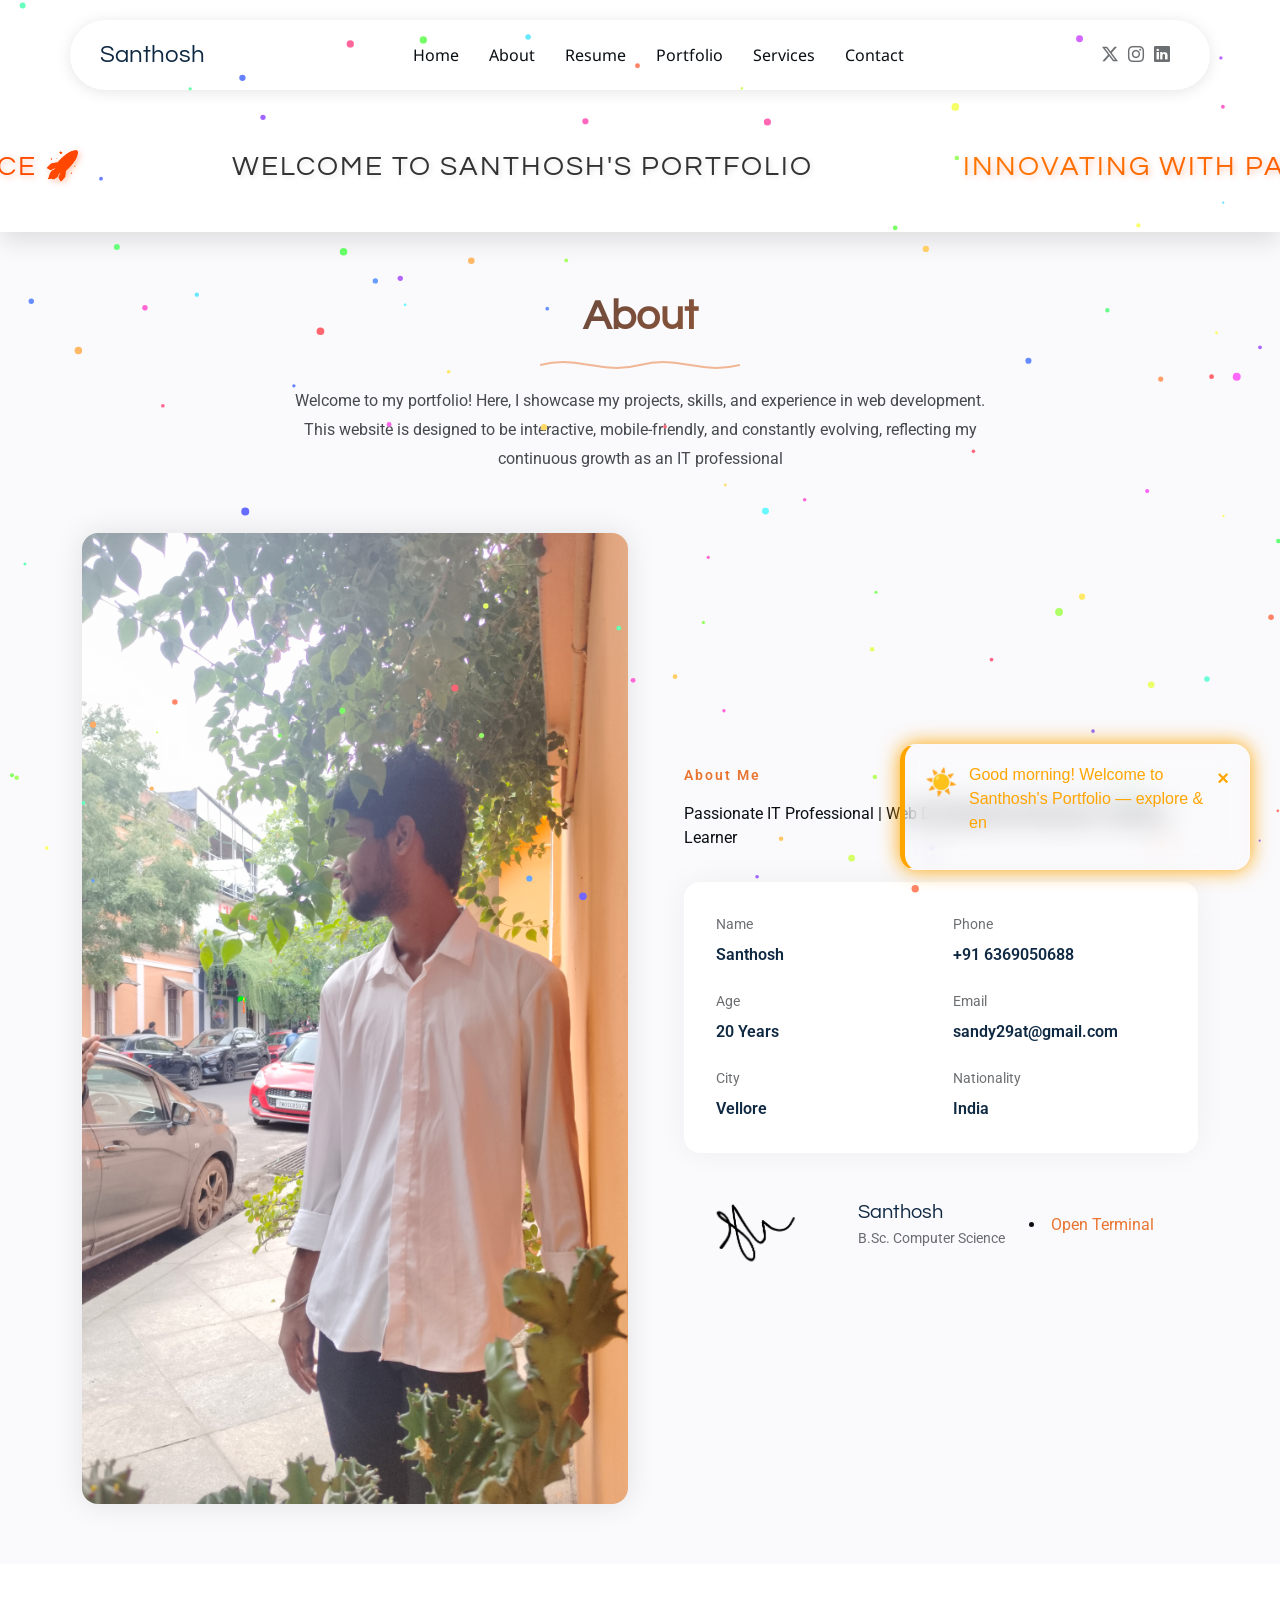
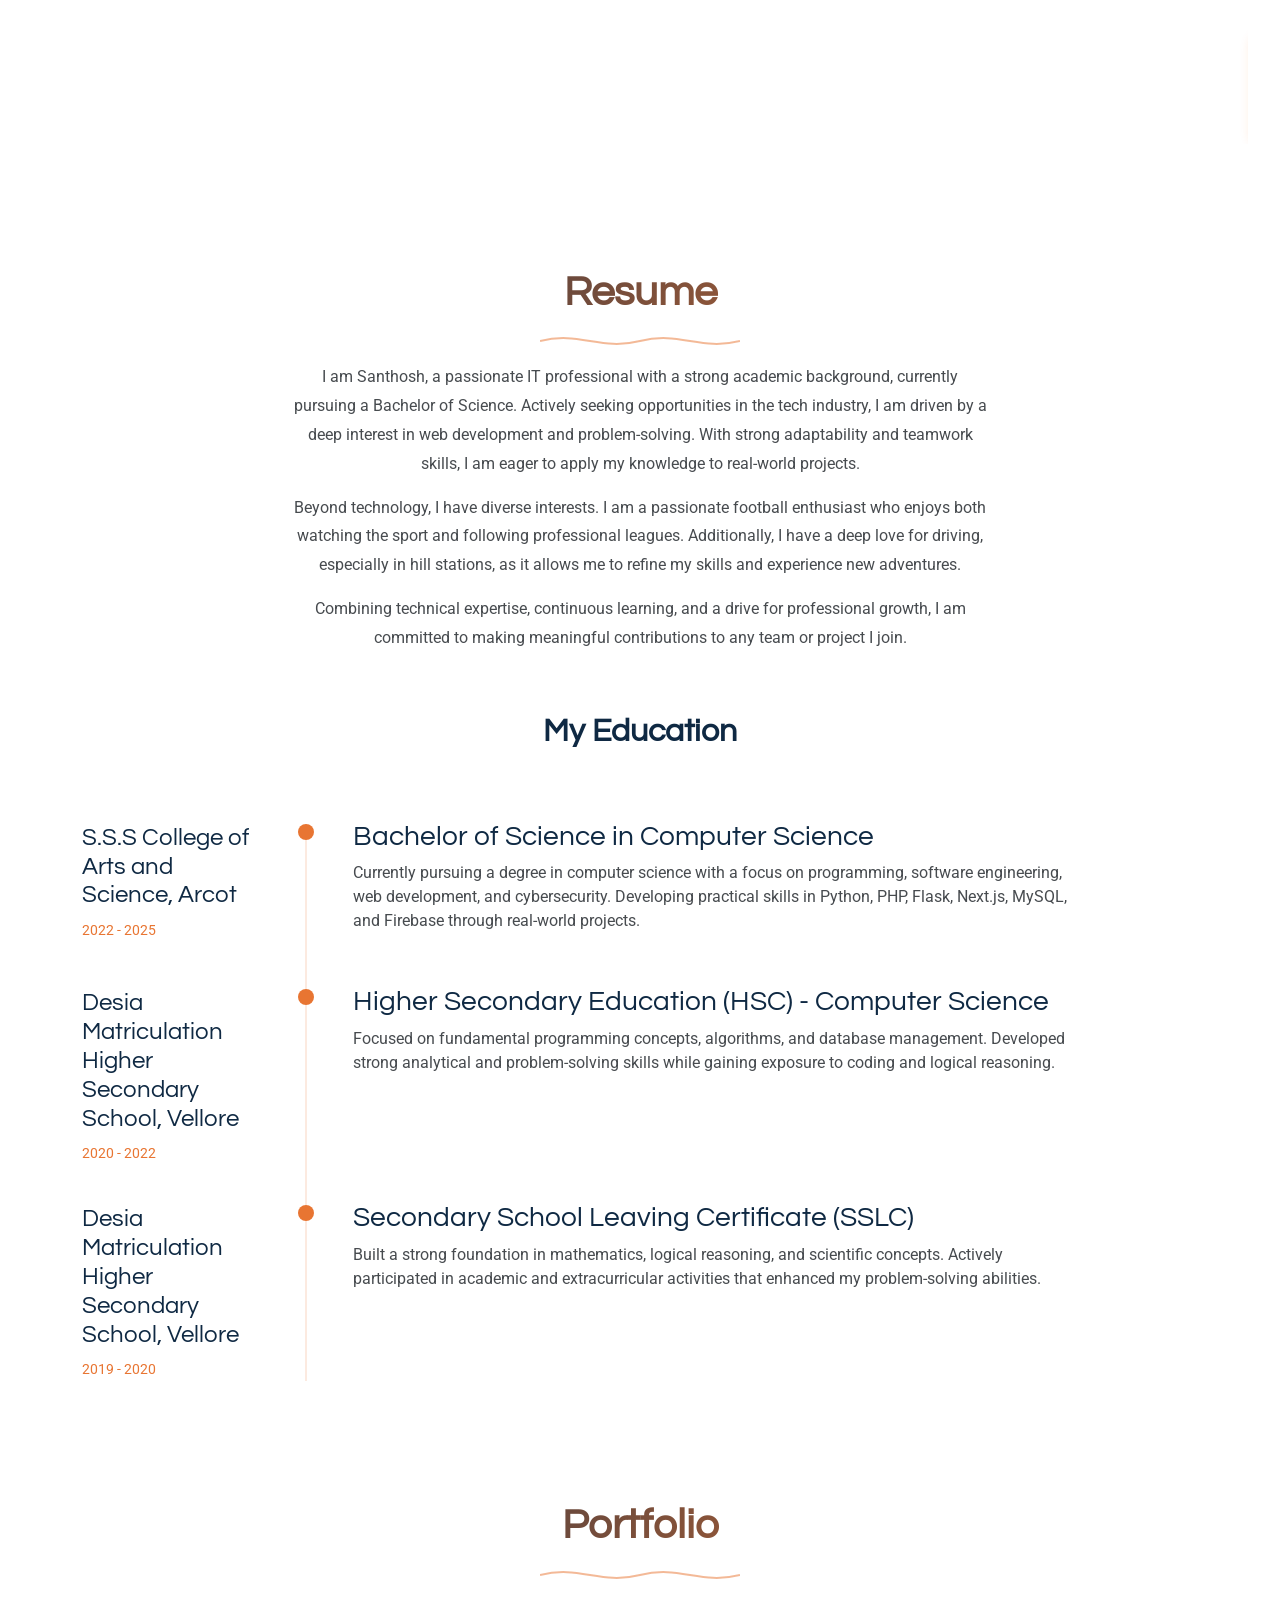
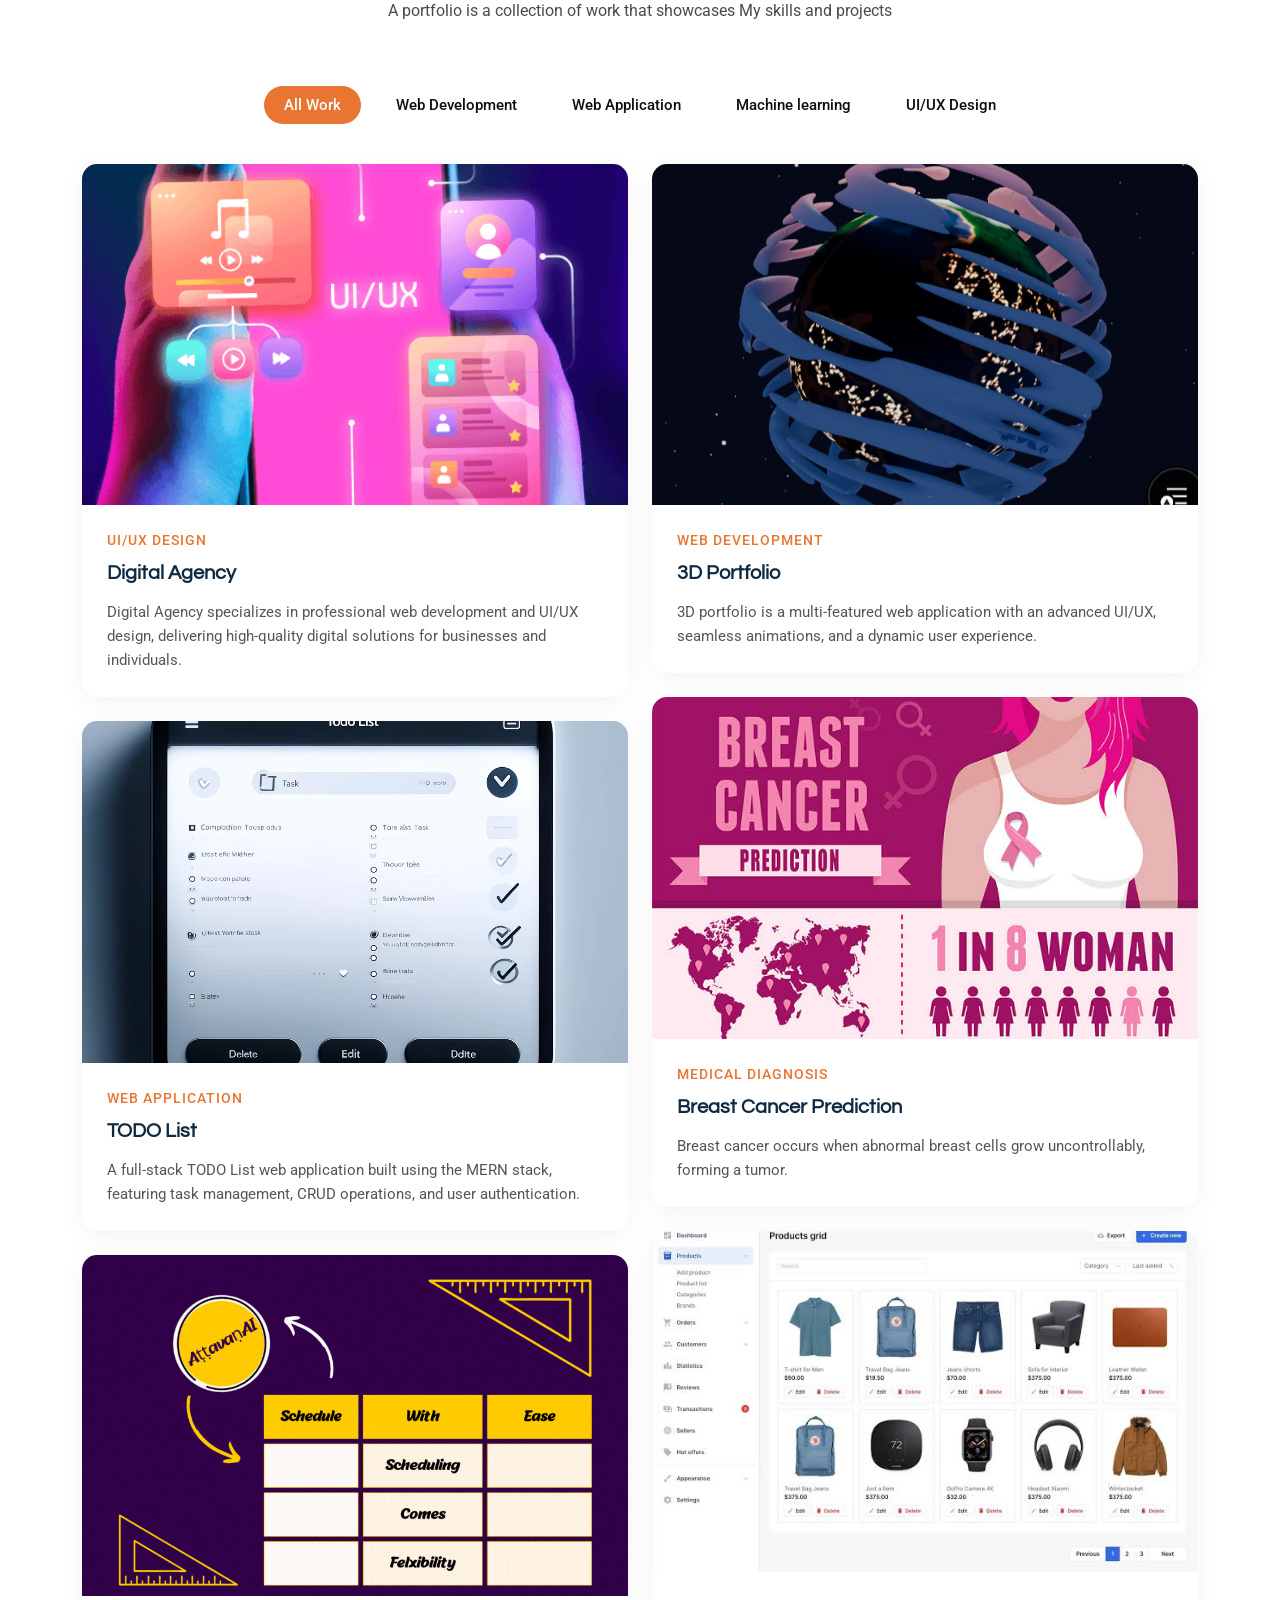
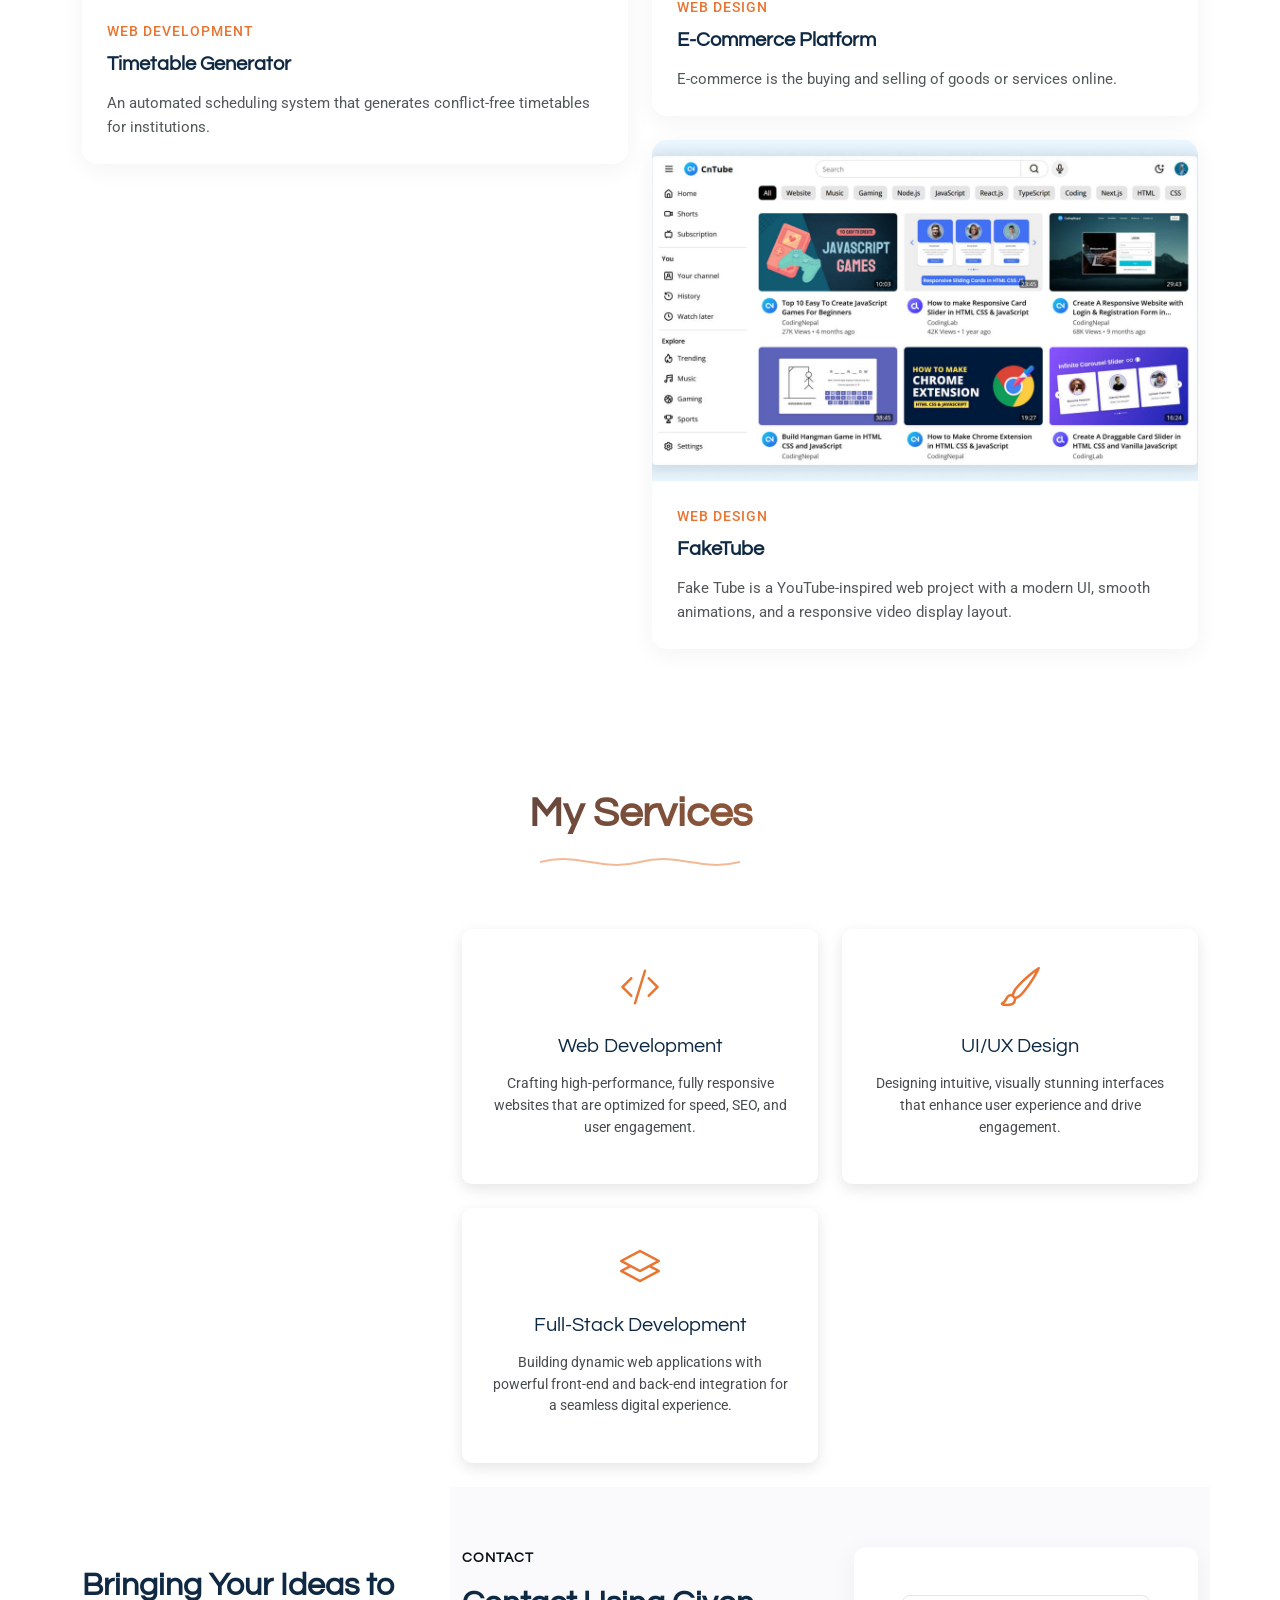
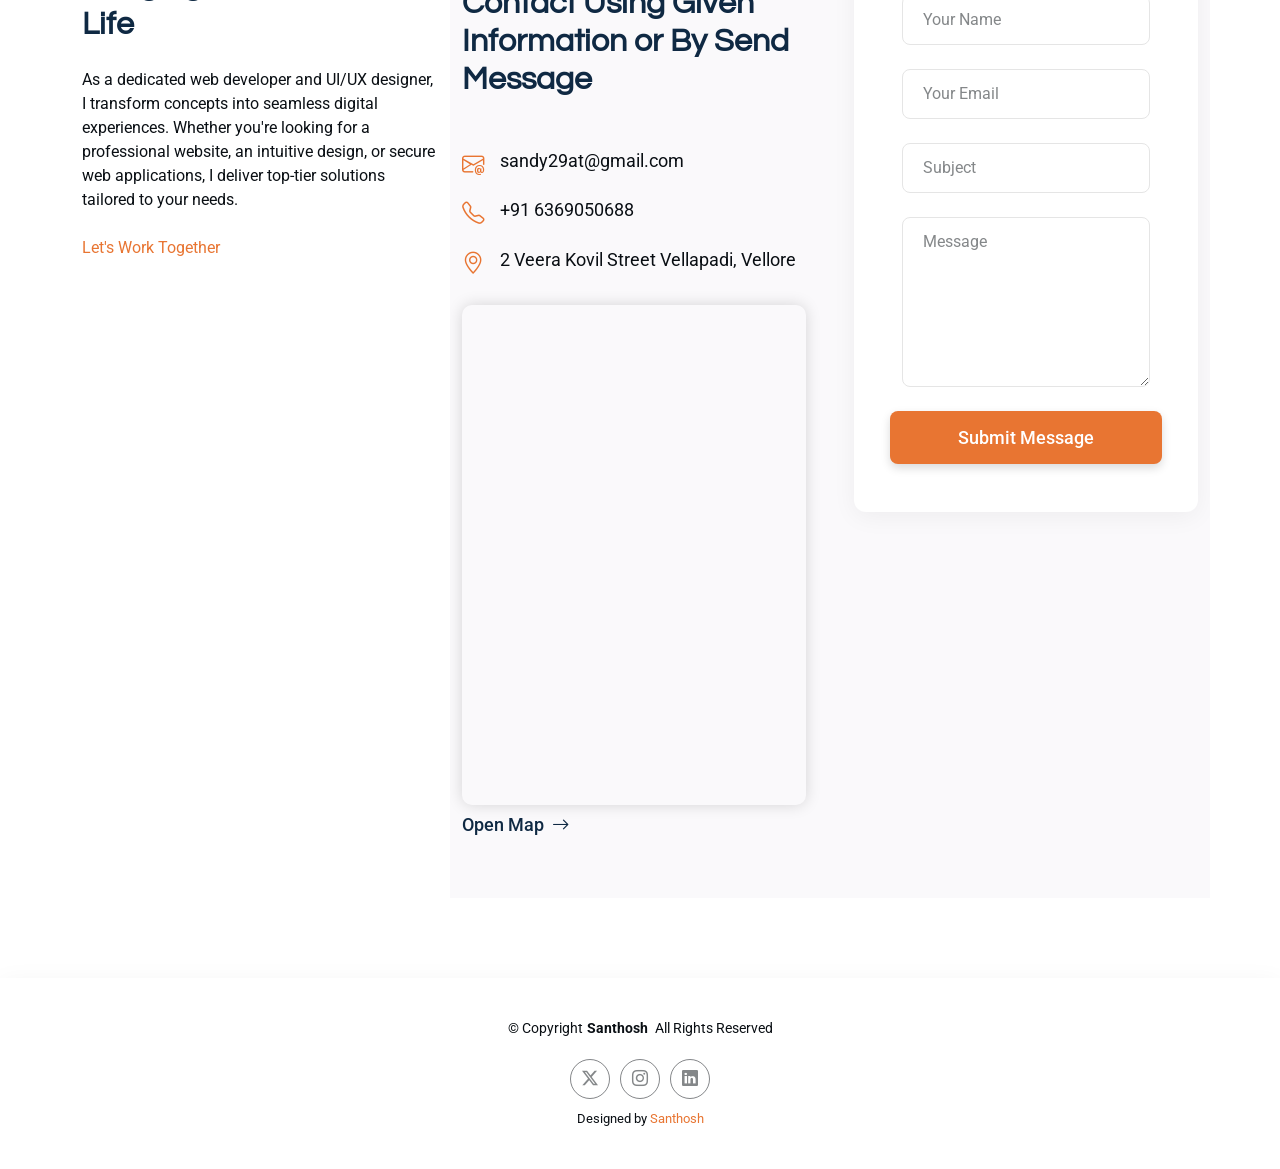
==== commit df0b078b: "Update index.html" ====
--- a/index.html
+++ b/index.html
@@ -1,1832 +1,1832 @@
-<!DOCTYPE html>-
--
-<html lang="en">-
--
--
--
-<head>-
--
-  <meta charset="utf-8">-
--
-  <meta content="width=device-width, initial-scale=1.0" name="viewport">-
--
-  <title>PORTFOLIO </title>-
--
-  <meta name="description" content="">-
--
-  <meta name="keywords" content="">-
--
--
--
-  <!-- Favicons -->-
--
-  <link href="assets/img/sandy.webp" rel="icon">-
--
-  <link href="assets/img/sandy.webp" rel="apple-touch-icon">-
--
--
--
-  <!-- Fonts -->-
--
-  <link href="https://fonts.googleapis.com" rel="preconnect">-
--
-  <link href="https://fonts.gstatic.com" rel="preconnect" crossorigin>-
--
-  <link href="https://fonts.googleapis.com/css2?family=Roboto:ital,wght@0,100;0,300;0,400;0,500;0,700;0,900;1,100;1,300;1,400;1,500;1,700;1,900&family=Noto+Sans:ital,wght@0,100;0,200;0,300;0,400;0,500;0,600;0,700;0,800;0,900;1,100;1,200;1,300;1,400;1,500;1,600;1,700;1,800;1,900&family=Questrial:wght@400&display=swap" rel="stylesheet">-
--
--
--
-  <!-- Vendor CSS Files -->-
--
-  <link href="assets/vendor/bootstrap/css/bootstrap.min.css" rel="stylesheet">-
--
-  <link href="assets/vendor/bootstrap-icons/bootstrap-icons.css" rel="stylesheet">-
--
-  <link href="assets/vendor/aos/aos.css" rel="stylesheet">-
--
-  <link href="assets/vendor/glightbox/css/glightbox.min.css" rel="stylesheet">-
--
-  <link href="assets/vendor/swiper/swiper-bundle.min.css" rel="stylesheet">-
--
--
--
-  <!-- Main CSS File -->-
--
-  <link href="assets/css/main.css" rel="stylesheet">-
--
--
--
-  -
--
-</head>-
--
--
--
-<body class="index-page">-
--
--
--
-  <header id="header" class="header d-flex align-items-center sticky-top">-
--
-    <div class="header-container container-fluid container-xl position-relative d-flex align-items-center justify-content-between">-
--
--
--
-      <a href="index.html" class="logo d-flex align-items-center me-auto me-xl-0">-
--
-        <!-- Uncomment the line below if you also wish to use an image logo -->-
--
-        <!-- <img src="assets/img/logo.webp" alt=""> -->-
--
-        <h1 class="sitename">Santhosh</h1>-
--
-      </a>-
--
--
--
-      <nav id="navmenu" class="navmenu">-
--
-        <ul>-
--
-          <li><a href="#hero" class="active">Home</a></li>-
--
-          <li><a href="#about">About</a></li>-
--
-          <li><a href="#resume">Resume</a></li>-
--
-          <li><a href="#portfolio">Portfolio</a></li>-
--
-          <li><a href="#services">Services</a></li>-
--
-          <li><a href="#contact">Contact</a></li>-
--
-        </ul>-
--
-        <i class="mobile-nav-toggle d-xl-none bi bi-list"></i>-
--
-      </nav>-
--
--
--
-      <div class="header-social-links">-
--
-        <a href="https://x.com/Sxndyhub?t=_Z3K8WbhGouBqVjmvco1pQ&s=09" class="twitter"><i class="bi bi-twitter-x"></i></a>-
--
-        <a href="https://www.instagram.com/sxndy.hub?igsh=MWc3cnhoYTg0aWl6MA==" class="instagram"><i class="bi bi-instagram"></i></a>-
--
-        <a href="https://www.linkedin.com/in/santhosh-u-3a785426b?utm_source=share&utm_campaign=share_via&utm_content=profile&utm_medium=android_app" class="linkedin"><i class="bi bi-linkedin"></i></a>-
--
-      </div>-
--
--
--
-    </div>-
--
-  </header>-
--
--
--
-  <!-- Hidden Easter egg div -->-
--
-<div id="easter-egg" class="hidden-div" style="display:none;">-
--
-  <div class="easter-content">-
--
-    <span id="close-btn" class="close-btn">&times;</span>-
--
-    <h2 class="easter-title">Congratulations!</h2>-
--
-    <p class="easter-description">-
--
-      You've unlocked a hidden treasure! Here's the source code for this site, feel free to explore:-
--
-    </p>-
--
-    <a href="https://github.com/Santhosh200429/portfolio" class="source-code-link" target="_blank">-
--
-      View Source Code on GitHub-
--
-    </a>-
--
-    <div class="btn" onclick="window.location.reload();">Try Again</div>-
--
-  </div>-
--
-</div>-
--
--
--
-<!-- Styles (CSS) -->-
--
-<style>-
--
-  /* General Styles for the Easter Egg */-
--
-  #easter-egg {-
--
-    display: none; /* Hidden by default */-
--
-    position: fixed;-
--
-    z-index: 9999;-
--
-    top: 0;-
--
-    left: 0;-
--
-    width: 100%;-
--
-    height: 100%;-
--
-    background-color: rgba(0, 0, 0, 0.8); /* Darkened overlay */-
--
-    padding-top: 120px;-
--
-    text-align: center;-
--
-    transition: opacity 0.5s ease;-
--
-  }-
--
--
--
-  .easter-content {-
--
-    background-color: #ffffff;-
--
-    padding: 30px;-
--
-    border-radius: 20px;-
--
-    display: inline-block;-
--
-    max-width: 600px;-
--
-    width: 80%;-
--
-    animation: fadeIn 0.5s ease-out;-
--
-    box-shadow: 0 6px 20px rgba(0, 0, 0, 0.1);-
--
-  }-
--
--
--
-  /* Fade-In Animation for Easter Egg */-
--
-  @keyframes fadeIn {-
--
-    0% {-
--
-      opacity: 0;-
--
-      transform: translateY(-50px);-
--
-    }-
--
-    100% {-
--
-      opacity: 1;-
--
-      transform: translateY(0);-
--
-    }-
--
-  }-
--
--
--
-  /* Close Button Styling */-
--
-  .close-btn {-
--
-    position: absolute;-
--
-    top: 15px;-
--
-    right: 15px;-
--
-    font-size: 30px;-
--
-    color: #888;-
--
-    cursor: pointer;-
--
-    transition: color 0.3s ease;-
--
-  }-
--
--
--
-  .close-btn:hover {-
--
-    color: #333;-
--
-  }-
--
--
--
-  /* Title and Text Styling */-
--
-  .easter-title {-
--
-    font-family: 'Poppins', sans-serif;-
--
-    font-size: 32px;-
--
-    font-weight: bold;-
--
-    color: #222;-
--
-    margin-bottom: 20px;-
--
-    text-transform: uppercase;-
--
-  }-
--
--
--
-  .easter-description {-
--
-    font-family: 'Roboto', sans-serif;-
--
-    font-size: 18px;-
--
-    color: #444;-
--
-    line-height: 1.6;-
--
-    margin-bottom: 25px;-
--
-  }-
--
--
--
-  /* Source Code Link Styling */-
--
-  .source-code-link {-
--
-    font-family: 'Roboto', sans-serif;-
--
-    font-size: 20px;-
--
-    color: #0077cc;-
--
-    text-decoration: none;-
--
-    font-weight: bold;-
--
-    transition: color 0.3s ease;-
--
-    display: inline-block;-
--
-    margin-bottom: 20px;-
--
-  }-
--
--
--
-  .source-code-link:hover {-
--
-    color: #005fa3;-
--
-  }-
--
--
--
-  /* Button Styling */-
--
-  .btn {-
--
-    background-color: #0077cc;-
--
-    color: white;-
--
-    padding: 15px 35px;-
--
-    border-radius: 30px;-
--
-    font-size: 18px;-
--
-    cursor: pointer;-
--
-    transition: background-color 0.3s ease, transform 0.2s ease;-
--
-    box-shadow: 0 4px 10px rgba(0, 0, 0, 0.15);-
--
-  }-
--
--
--
-  .btn:hover {-
--
-    background-color: #005fa3;-
--
-    transform: scale(1.05);-
--
-  }-
--
--
--
-  /* Responsive Design for Mobile */-
--
-  @media (max-width: 600px) {-
--
-    .easter-content {-
--
-      width: 90%;-
--
-      padding: 25px;-
--
-    }-
--
--
--
-    .easter-title {-
--
-      font-size: 26px;-
--
-    }-
--
--
--
-    .easter-description {-
--
-      font-size: 16px;-
--
-    }-
--
--
--
-    .source-code-link {-
--
-      font-size: 18px;-
--
-    }-
--
--
--
-    .btn {-
--
-      font-size: 16px;-
--
-      padding: 12px 28px;-
--
-    }-
--
-  }-
--
-</style>-
--
--
--
-<!-- Scripts (JavaScript) -->-
--
-<script>-
--
-  // Get the Easter egg and close button elements-
--
-  var easterEgg = document.getElementById("easter-egg");-
--
-  var closeBtn = document.getElementById("close-btn");-
--
--
--
-  // Function to open Easter egg-
--
-  function openEasterEgg() {-
--
-    easterEgg.style.display = "block"; // Show the Easter egg-
--
-    easterEgg.style.opacity = 1; // Ensure opacity transition happens-
--
-  }-
--
--
--
-  // Close the Easter egg when clicking the close button-
--
-  closeBtn.onclick = function() {-
--
-    easterEgg.style.display = "none"; // Hide the Easter egg-
--
-  };-
--
--
--
-  // Close the Easter egg if user clicks outside the content-
--
-  window.onclick = function(event) {-
--
-    if (event.target == easterEgg) {-
--
-      easterEgg.style.display = "none"; // Hide the Easter egg-
--
-    }-
--
-  };-
--
--
--
-  // Check if the URL path is "/sandy()"-
--
-  if (window.location.pathname === "/sandy()") {-
--
-    openEasterEgg(); // Trigger the Easter egg if the URL matches-
--
-  }-
--
-  // Add event listener for the "Ctrl + E" key combination-
--
-  window.addEventListener('keydown', function(event) {-
--
-    // Check if 'Ctrl' key is pressed along with 'E' key-
--
-    if (event.ctrlKey && event.key === 'e') {-
--
-      openEasterEgg(); // Trigger the Easter egg when Ctrl + E is pressed-
--
-    }-
--
-  });-
--
-</script>-
--
--
--
-  <main class="main">-
--
--
--
-    <!-- Interactive Scrolling Text Section -->-
--
-<section id="animated-text-scroll" class="text-scroll-section">-
--
-    <div class="text-scroll-content">-
--
-        <div class="text-scroll-item">-
--
-            <h3>🚀 Elevate Your Digital Presence 🚀</h3>-
--
-            <h3>Welcome to Santhosh's Portfolio</h3>-
--
-            <h3>Innovating with Passion, Crafting with Precision</h3>-
--
-        </div>-
--
-    </div>-
--
-</section>-
--
--
--
-<style>-
--
-/* 🌟 Premium Scrolling Text Section */-
--
-.text-scroll-section {-
--
-    position: relative;-
--
-    width: 100%;-
--
-    overflow: hidden;-
--
-    white-space: nowrap;-
--
-    background: #ffffff;-
--
-    padding: 40px 0;-
--
-    box-shadow: 0px 8px 25px rgba(0, 0, 0, 0.12);-
--
-    transition: all 0.3s ease-in-out;-
--
-}-
--
--
--
-/* ✨ Hide in Night Mode */-
--
-.night-mode .text-scroll-section {-
--
-    display: none;-
--
-}-
--
--
--
-/* 🌟 Scrolling Text Content */-
--
-.text-scroll-content {-
--
-    display: flex;-
--
-    align-items: center;-
--
-    justify-content: center;-
--
-    width: 100%;-
--
-}-
--
--
--
-/* 🔥 Animated Text Styling */-
--
-.text-scroll-item {-
--
-    display: flex;-
--
-    font-size: 42px;-
--
-    font-weight: 900;-
--
-    font-family: 'Poppins', sans-serif;-
--
-    text-transform: uppercase;-
--
-    gap: 150px;-
--
-    letter-spacing: 2px;-
--
-    animation: scrollText 15s linear infinite;-
--
-    color: #222;-
--
-    transition: all 0.3s ease-in-out;-
--
-    cursor: pointer;-
--
-}-
--
--
--
-/* 🏆 Premium Text Effects */-
--
-.text-scroll-item h3:nth-child(1) {-
--
-    background: linear-gradient(90deg, #ff9900, #ff4500);-
--
-    -webkit-background-clip: text;-
--
-    -webkit-text-fill-color: transparent;-
--
-    text-shadow: 2px 2px 6px rgba(255, 72, 0, 0.3);-
--
-}-
--
--
--
-.text-scroll-item h3:nth-child(2) {-
--
-    color: #333;-
--
-    text-shadow: 2px 2px 5px rgba(0, 0, 0, 0.1);-
--
-}-
--
--
--
-.text-scroll-item h3:nth-child(3) {-
--
-    background: linear-gradient(90deg, #ff7b00, #ff3d00);-
--
-    -webkit-background-clip: text;-
--
-    -webkit-text-fill-color: transparent;-
--
-    text-shadow: 2px 2px 6px rgba(255, 72, 0, 0.3);-
--
-}-
--
--
--
-/* 🎥 Smooth Scrolling */-
--
-@keyframes scrollText {-
--
-    0% { transform: translateX(100%); }-
--
-    100% { transform: translateX(-100%); }-
--
-}-
--
--
--
-/* 🚀 Touch & Hover Effects */-
--
-.text-scroll-item.paused {-
--
-    animation-play-state: paused;-
--
-}-
--
-</style>-
--
--
--
-<script>-
--
-document.addEventListener("DOMContentLoaded", function () {-
--
-    const textScroll = document.querySelector(".text-scroll-item");-
--
-    let isPaused = false;-
--
--
--
-    // Toggle animation on touch/click-
--
-    textScroll.addEventListener("click", function () {-
--
-        isPaused = !isPaused;-
--
-        textScroll.classList.toggle("paused", isPaused);-
--
-    });-
--
--
--
-    function checkDayMode() {-
--
-        const isNightMode = document.body.classList.contains("night-mode"); -
--
-        -
--
-        // Show in day mode, hide in night mode-
--
-        document.getElementById("animated-text-scroll").style.display = isNightMode ? "none" : "block";-
--
-    }-
--
--
--
-    // Run on page load-
--
-    checkDayMode();-
--
--
--
-    // Detect night mode toggle-
--
-    const nightModeToggle = document.querySelector("#night-mode-toggle"); -
--
--
--
-    if (nightModeToggle) {-
--
-        nightModeToggle.addEventListener("click", function () {-
--
-            setTimeout(checkDayMode, 100);-
--
-        });-
--
-    }-
--
-});-
--
-</script>-
--
-            -
--
- <!-- About Section -->-
--
-    <section id="about" class="about section light-background">-
--
--
--
-      <!-- Section Title -->-
--
-      <div class="container section-title" data-aos="fade-up">-
--
-        <h2>About</h2>-
--
-        <div class="title-shape">-
--
-          <svg viewBox="0 0 200 20" xmlns="http://www.w3.org/2000/svg">-
--
-            <path d="M 0,10 C 40,0 60,20 100,10 C 140,0 160,20 200,10" fill="none" stroke="currentColor" stroke-width="2"></path>-
--
-          </svg>-
--
-        </div>-
--
-        <p>Welcome to my portfolio! Here, I showcase my projects, skills, and experience in web development. This website is designed to be interactive, mobile-friendly, and constantly evolving, reflecting my continuous growth as an IT professional</p>-
--
-      </div><!-- End Section Title -->-
--
--
--
-      <div class="container" data-aos="fade-up" data-aos-delay="100">-
--
--
--
-        <div class="row align-items-center">-
--
-          <div class="col-lg-6 position-relative" data-aos="fade-right" data-aos-delay="200">-
--
-            <div class="about-image">-
--
-              <img src="assets/img/profile/santhosh.jpg" alt="Profile Image" class="img-fluid rounded-4">-
--
-            </div>-
--
-          </div>-
--
--
--
-          <div class="col-lg-6" data-aos="fade-left" data-aos-delay="300">-
--
-            <div class="about-content">-
--
-              <span class="subtitle">About Me</span>-
--
-                 <p class="mb-4">Passionate IT Professional | Web Development Enthusiast | Lifelong Learner</p>-
--
--
--
-              <div class="personal-info">-
--
-                <div class="row g-4">-
--
-                  <div class="col-6">-
--
-                    <div class="info-item">-
--
-                      <span class="label">Name</span>-
--
-                      <span class="value">Santhosh</span>-
--
-                    </div>-
--
-                  </div>-
--
--
--
-                  <div class="col-6">-
--
-                    <div class="info-item">-
--
-                      <span class="label">Phone</span>-
--
-                      <span class="value">+91 6369050688</span>-
--
-                    </div>-
--
-                  </div>-
--
--
--
-                  <div class="col-6">-
--
-                    <div class="info-item">-
--
-                      <span class="label">Age</span>-
--
-                      <span class="value">20 Years</span>-
--
-                    </div>-
--
-                  </div>-
--
--
--
-                  <div class="col-6">-
--
-                    <div class="info-item">-
--
-                      <span class="label">Email</span>-
--
-                      <span class="value">sandy29at@gmail.com</span>-
--
-                    </div>-
--
-                  </div>-
--
--
--
-                  <div class="col-6">-
--
-                    <div class="info-item">-
--
-                      <span class="label">City</span>-
--
-                      <span class="value">Vellore</span>-
--
-                    </div>-
--
-                  </div>-
--
--
--
-                  <div class="col-6">-
--
-                    <div class="info-item">-
--
-                      <span class="label">Nationality</span>-
--
-                      <span class="value">India</span>-
--
-                    </div>-
--
-                  </div>-
--
-                </div>-
--
-              </div>-
--
--
--
-              <div class="signature mt-4">-
--
-                <div class="signature-image">-
--
-                  <img src="assets/img/misc/signature-1.webp" alt="" class="img-fluid">-
--
-                </div>-
--
-                <div class="signature-info">-
--
-                  <h4>Santhosh</h4>-
--
-                  <p>B.Sc. Computer Science </p>-
--
-                </div>-
-                      <li><a href="terminal.html" class="btn-visit align-self-start">Open Terminal</a></li>-
-                -
--
-              </div>-
--
-            </div>-
--
-          </div>-
--
-        </div>-
--
--
--
-      </div>-
--
--
--
-    </section><!-- /About Section -->-
--
-+<!DOCTYPE html>
+
+
+
+<html lang="en">
+
+
+
+
+
+
+
+<head>
+
+
+
+  <meta charset="utf-8">
+
+
+
+  <meta content="width=device-width, initial-scale=1.0" name="viewport">
+
+
+
+  <title>PORTFOLIO </title>
+
+
+
+  <meta name="description" content="">
+
+
+
+  <meta name="keywords" content="">
+
+
+
+
+
+
+
+  <!-- Favicons -->
+
+
+
+  <link href="assets/img/sandy.webp" rel="icon">
+
+
+
+  <link href="assets/img/sandy.webp" rel="apple-touch-icon">
+
+
+
+
+
+
+
+  <!-- Fonts -->
+
+
+
+  <link href="https://fonts.googleapis.com" rel="preconnect">
+
+
+
+  <link href="https://fonts.gstatic.com" rel="preconnect" crossorigin>
+
+
+
+  <link href="https://fonts.googleapis.com/css2?family=Roboto:ital,wght@0,100;0,300;0,400;0,500;0,700;0,900;1,100;1,300;1,400;1,500;1,700;1,900&family=Noto+Sans:ital,wght@0,100;0,200;0,300;0,400;0,500;0,600;0,700;0,800;0,900;1,100;1,200;1,300;1,400;1,500;1,600;1,700;1,800;1,900&family=Questrial:wght@400&display=swap" rel="stylesheet">
+
+
+
+
+
+
+
+  <!-- Vendor CSS Files -->
+
+
+
+  <link href="assets/vendor/bootstrap/css/bootstrap.min.css" rel="stylesheet">
+
+
+
+  <link href="assets/vendor/bootstrap-icons/bootstrap-icons.css" rel="stylesheet">
+
+
+
+  <link href="assets/vendor/aos/aos.css" rel="stylesheet">
+
+
+
+  <link href="assets/vendor/glightbox/css/glightbox.min.css" rel="stylesheet">
+
+
+
+  <link href="assets/vendor/swiper/swiper-bundle.min.css" rel="stylesheet">
+
+
+
+
+
+
+
+  <!-- Main CSS File -->
+
+
+
+  <link href="assets/css/main.css" rel="stylesheet">
+
+
+
+
+
+
+
+  
+
+
+
+</head>
+
+
+
+
+
+
+
+<body class="index-page">
+
+
+
+
+
+
+
+  <header id="header" class="header d-flex align-items-center sticky-top">
+
+
+
+    <div class="header-container container-fluid container-xl position-relative d-flex align-items-center justify-content-between">
+
+
+
+
+
+
+
+      <a href="index.html" class="logo d-flex align-items-center me-auto me-xl-0">
+
+
+
+        <!-- Uncomment the line below if you also wish to use an image logo -->
+
+
+
+        <!-- <img src="assets/img/logo.webp" alt=""> -->
+
+
+
+        <h1 class="sitename">Santhosh</h1>
+
+
+
+      </a>
+
+
+
+
+
+
+
+      <nav id="navmenu" class="navmenu">
+
+
+
+        <ul>
+
+
+
+          <li><a href="#hero" class="active">Home</a></li>
+
+
+
+          <li><a href="#about">About</a></li>
+
+
+
+          <li><a href="#resume">Resume</a></li>
+
+
+
+          <li><a href="#portfolio">Portfolio</a></li>
+
+
+
+          <li><a href="#services">Services</a></li>
+
+
+
+          <li><a href="#contact">Contact</a></li>
+
+
+
+        </ul>
+
+
+
+        <i class="mobile-nav-toggle d-xl-none bi bi-list"></i>
+
+
+
+      </nav>
+
+
+
+
+
+
+
+      <div class="header-social-links">
+
+
+
+        <a href="https://x.com/Sxndyhub?t=_Z3K8WbhGouBqVjmvco1pQ&s=09" class="twitter"><i class="bi bi-twitter-x"></i></a>
+
+
+
+        <a href="https://www.instagram.com/sxndy.hub?igsh=MWc3cnhoYTg0aWl6MA==" class="instagram"><i class="bi bi-instagram"></i></a>
+
+
+
+        <a href="https://www.linkedin.com/in/santhosh-u-3a785426b?utm_source=share&utm_campaign=share_via&utm_content=profile&utm_medium=android_app" class="linkedin"><i class="bi bi-linkedin"></i></a>
+
+
+
+      </div>
+
+
+
+
+
+
+
+    </div>
+
+
+
+  </header>
+
+
+
+
+
+
+
+  <!-- Hidden Easter egg div -->
+
+
+
+<div id="easter-egg" class="hidden-div" style="display:none;">
+
+
+
+  <div class="easter-content">
+
+
+
+    <span id="close-btn" class="close-btn">&times;</span>
+
+
+
+    <h2 class="easter-title">Congratulations!</h2>
+
+
+
+    <p class="easter-description">
+
+
+
+      You've unlocked a hidden treasure! Here's the source code for this site, feel free to explore:
+
+
+
+    </p>
+
+
+
+    <a href="https://github.com/Santhosh200429/portfolio" class="source-code-link" target="_blank">
+
+
+
+      View Source Code on GitHub
+
+
+
+    </a>
+
+
+
+    <div class="btn" onclick="window.location.reload();">Try Again</div>
+
+
+
+  </div>
+
+
+
+</div>
+
+
+
+
+
+
+
+<!-- Styles (CSS) -->
+
+
+
+<style>
+
+
+
+  /* General Styles for the Easter Egg */
+
+
+
+  #easter-egg {
+
+
+
+    display: none; /* Hidden by default */
+
+
+
+    position: fixed;
+
+
+
+    z-index: 9999;
+
+
+
+    top: 0;
+
+
+
+    left: 0;
+
+
+
+    width: 100%;
+
+
+
+    height: 100%;
+
+
+
+    background-color: rgba(0, 0, 0, 0.8); /* Darkened overlay */
+
+
+
+    padding-top: 120px;
+
+
+
+    text-align: center;
+
+
+
+    transition: opacity 0.5s ease;
+
+
+
+  }
+
+
+
+
+
+
+
+  .easter-content {
+
+
+
+    background-color: #ffffff;
+
+
+
+    padding: 30px;
+
+
+
+    border-radius: 20px;
+
+
+
+    display: inline-block;
+
+
+
+    max-width: 600px;
+
+
+
+    width: 80%;
+
+
+
+    animation: fadeIn 0.5s ease-out;
+
+
+
+    box-shadow: 0 6px 20px rgba(0, 0, 0, 0.1);
+
+
+
+  }
+
+
+
+
+
+
+
+  /* Fade-In Animation for Easter Egg */
+
+
+
+  @keyframes fadeIn {
+
+
+
+    0% {
+
+
+
+      opacity: 0;
+
+
+
+      transform: translateY(-50px);
+
+
+
+    }
+
+
+
+    100% {
+
+
+
+      opacity: 1;
+
+
+
+      transform: translateY(0);
+
+
+
+    }
+
+
+
+  }
+
+
+
+
+
+
+
+  /* Close Button Styling */
+
+
+
+  .close-btn {
+
+
+
+    position: absolute;
+
+
+
+    top: 15px;
+
+
+
+    right: 15px;
+
+
+
+    font-size: 30px;
+
+
+
+    color: #888;
+
+
+
+    cursor: pointer;
+
+
+
+    transition: color 0.3s ease;
+
+
+
+  }
+
+
+
+
+
+
+
+  .close-btn:hover {
+
+
+
+    color: #333;
+
+
+
+  }
+
+
+
+
+
+
+
+  /* Title and Text Styling */
+
+
+
+  .easter-title {
+
+
+
+    font-family: 'Poppins', sans-serif;
+
+
+
+    font-size: 32px;
+
+
+
+    font-weight: bold;
+
+
+
+    color: #222;
+
+
+
+    margin-bottom: 20px;
+
+
+
+    text-transform: uppercase;
+
+
+
+  }
+
+
+
+
+
+
+
+  .easter-description {
+
+
+
+    font-family: 'Roboto', sans-serif;
+
+
+
+    font-size: 18px;
+
+
+
+    color: #444;
+
+
+
+    line-height: 1.6;
+
+
+
+    margin-bottom: 25px;
+
+
+
+  }
+
+
+
+
+
+
+
+  /* Source Code Link Styling */
+
+
+
+  .source-code-link {
+
+
+
+    font-family: 'Roboto', sans-serif;
+
+
+
+    font-size: 20px;
+
+
+
+    color: #0077cc;
+
+
+
+    text-decoration: none;
+
+
+
+    font-weight: bold;
+
+
+
+    transition: color 0.3s ease;
+
+
+
+    display: inline-block;
+
+
+
+    margin-bottom: 20px;
+
+
+
+  }
+
+
+
+
+
+
+
+  .source-code-link:hover {
+
+
+
+    color: #005fa3;
+
+
+
+  }
+
+
+
+
+
+
+
+  /* Button Styling */
+
+
+
+  .btn {
+
+
+
+    background-color: #0077cc;
+
+
+
+    color: white;
+
+
+
+    padding: 15px 35px;
+
+
+
+    border-radius: 30px;
+
+
+
+    font-size: 18px;
+
+
+
+    cursor: pointer;
+
+
+
+    transition: background-color 0.3s ease, transform 0.2s ease;
+
+
+
+    box-shadow: 0 4px 10px rgba(0, 0, 0, 0.15);
+
+
+
+  }
+
+
+
+
+
+
+
+  .btn:hover {
+
+
+
+    background-color: #005fa3;
+
+
+
+    transform: scale(1.05);
+
+
+
+  }
+
+
+
+
+
+
+
+  /* Responsive Design for Mobile */
+
+
+
+  @media (max-width: 600px) {
+
+
+
+    .easter-content {
+
+
+
+      width: 90%;
+
+
+
+      padding: 25px;
+
+
+
+    }
+
+
+
+
+
+
+
+    .easter-title {
+
+
+
+      font-size: 26px;
+
+
+
+    }
+
+
+
+
+
+
+
+    .easter-description {
+
+
+
+      font-size: 16px;
+
+
+
+    }
+
+
+
+
+
+
+
+    .source-code-link {
+
+
+
+      font-size: 18px;
+
+
+
+    }
+
+
+
+
+
+
+
+    .btn {
+
+
+
+      font-size: 16px;
+
+
+
+      padding: 12px 28px;
+
+
+
+    }
+
+
+
+  }
+
+
+
+</style>
+
+
+
+
+
+
+
+<!-- Scripts (JavaScript) -->
+
+
+
+<script>
+
+
+
+  // Get the Easter egg and close button elements
+
+
+
+  var easterEgg = document.getElementById("easter-egg");
+
+
+
+  var closeBtn = document.getElementById("close-btn");
+
+
+
+
+
+
+
+  // Function to open Easter egg
+
+
+
+  function openEasterEgg() {
+
+
+
+    easterEgg.style.display = "block"; // Show the Easter egg
+
+
+
+    easterEgg.style.opacity = 1; // Ensure opacity transition happens
+
+
+
+  }
+
+
+
+
+
+
+
+  // Close the Easter egg when clicking the close button
+
+
+
+  closeBtn.onclick = function() {
+
+
+
+    easterEgg.style.display = "none"; // Hide the Easter egg
+
+
+
+  };
+
+
+
+
+
+
+
+  // Close the Easter egg if user clicks outside the content
+
+
+
+  window.onclick = function(event) {
+
+
+
+    if (event.target == easterEgg) {
+
+
+
+      easterEgg.style.display = "none"; // Hide the Easter egg
+
+
+
+    }
+
+
+
+  };
+
+
+
+
+
+
+
+  // Check if the URL path is "/sandy()"
+
+
+
+  if (window.location.pathname === "/sandy()") {
+
+
+
+    openEasterEgg(); // Trigger the Easter egg if the URL matches
+
+
+
+  }
+
+
+
+  // Add event listener for the "Ctrl + E" key combination
+
+
+
+  window.addEventListener('keydown', function(event) {
+
+
+
+    // Check if 'Ctrl' key is pressed along with 'E' key
+
+
+
+    if (event.ctrlKey && event.key === 'e') {
+
+
+
+      openEasterEgg(); // Trigger the Easter egg when Ctrl + E is pressed
+
+
+
+    }
+
+
+
+  });
+
+
+
+</script>
+
+
+
+
+
+
+
+  <main class="main">
+
+
+
+
+
+
+
+    <!-- Interactive Scrolling Text Section -->
+
+
+
+<section id="animated-text-scroll" class="text-scroll-section">
+
+
+
+    <div class="text-scroll-content">
+
+
+
+        <div class="text-scroll-item">
+
+
+
+            <h3>🚀 Elevate Your Digital Presence 🚀</h3>
+
+
+
+            <h3>Welcome to Santhosh's Portfolio</h3>
+
+
+
+            <h3>Innovating with Passion, Crafting with Precision</h3>
+
+
+
+        </div>
+
+
+
+    </div>
+
+
+
+</section>
+
+
+
+
+
+
+
+<style>
+
+
+
+/* 🌟 Premium Scrolling Text Section */
+
+
+
+.text-scroll-section {
+
+
+
+    position: relative;
+
+
+
+    width: 100%;
+
+
+
+    overflow: hidden;
+
+
+
+    white-space: nowrap;
+
+
+
+    background: #ffffff;
+
+
+
+    padding: 40px 0;
+
+
+
+    box-shadow: 0px 8px 25px rgba(0, 0, 0, 0.12);
+
+
+
+    transition: all 0.3s ease-in-out;
+
+
+
+}
+
+
+
+
+
+
+
+/* ✨ Hide in Night Mode */
+
+
+
+.night-mode .text-scroll-section {
+
+
+
+    display: none;
+
+
+
+}
+
+
+
+
+
+
+
+/* 🌟 Scrolling Text Content */
+
+
+
+.text-scroll-content {
+
+
+
+    display: flex;
+
+
+
+    align-items: center;
+
+
+
+    justify-content: center;
+
+
+
+    width: 100%;
+
+
+
+}
+
+
+
+
+
+
+
+/* 🔥 Animated Text Styling */
+
+
+
+.text-scroll-item {
+
+
+
+    display: flex;
+
+
+
+    font-size: 42px;
+
+
+
+    font-weight: 900;
+
+
+
+    font-family: 'Poppins', sans-serif;
+
+
+
+    text-transform: uppercase;
+
+
+
+    gap: 150px;
+
+
+
+    letter-spacing: 2px;
+
+
+
+    animation: scrollText 15s linear infinite;
+
+
+
+    color: #222;
+
+
+
+    transition: all 0.3s ease-in-out;
+
+
+
+    cursor: pointer;
+
+
+
+}
+
+
+
+
+
+
+
+/* 🏆 Premium Text Effects */
+
+
+
+.text-scroll-item h3:nth-child(1) {
+
+
+
+    background: linear-gradient(90deg, #ff9900, #ff4500);
+
+
+
+    -webkit-background-clip: text;
+
+
+
+    -webkit-text-fill-color: transparent;
+
+
+
+    text-shadow: 2px 2px 6px rgba(255, 72, 0, 0.3);
+
+
+
+}
+
+
+
+
+
+
+
+.text-scroll-item h3:nth-child(2) {
+
+
+
+    color: #333;
+
+
+
+    text-shadow: 2px 2px 5px rgba(0, 0, 0, 0.1);
+
+
+
+}
+
+
+
+
+
+
+
+.text-scroll-item h3:nth-child(3) {
+
+
+
+    background: linear-gradient(90deg, #ff7b00, #ff3d00);
+
+
+
+    -webkit-background-clip: text;
+
+
+
+    -webkit-text-fill-color: transparent;
+
+
+
+    text-shadow: 2px 2px 6px rgba(255, 72, 0, 0.3);
+
+
+
+}
+
+
+
+
+
+
+
+/* 🎥 Smooth Scrolling */
+
+
+
+@keyframes scrollText {
+
+
+
+    0% { transform: translateX(100%); }
+
+
+
+    100% { transform: translateX(-100%); }
+
+
+
+}
+
+
+
+
+
+
+
+/* 🚀 Touch & Hover Effects */
+
+
+
+.text-scroll-item.paused {
+
+
+
+    animation-play-state: paused;
+
+
+
+}
+
+
+
+</style>
+
+
+
+
+
+
+
+<script>
+
+
+
+document.addEventListener("DOMContentLoaded", function () {
+
+
+
+    const textScroll = document.querySelector(".text-scroll-item");
+
+
+
+    let isPaused = false;
+
+
+
+
+
+
+
+    // Toggle animation on touch/click
+
+
+
+    textScroll.addEventListener("click", function () {
+
+
+
+        isPaused = !isPaused;
+
+
+
+        textScroll.classList.toggle("paused", isPaused);
+
+
+
+    });
+
+
+
+
+
+
+
+    function checkDayMode() {
+
+
+
+        const isNightMode = document.body.classList.contains("night-mode"); 
+
+
+
+        
+
+
+
+        // Show in day mode, hide in night mode
+
+
+
+        document.getElementById("animated-text-scroll").style.display = isNightMode ? "none" : "block";
+
+
+
+    }
+
+
+
+
+
+
+
+    // Run on page load
+
+
+
+    checkDayMode();
+
+
+
+
+
+
+
+    // Detect night mode toggle
+
+
+
+    const nightModeToggle = document.querySelector("#night-mode-toggle"); 
+
+
+
+
+
+
+
+    if (nightModeToggle) {
+
+
+
+        nightModeToggle.addEventListener("click", function () {
+
+
+
+            setTimeout(checkDayMode, 100);
+
+
+
+        });
+
+
+
+    }
+
+
+
+});
+
+
+
+</script>
+
+
+
+            
+
+
+
+ <!-- About Section -->
+
+
+
+    <section id="about" class="about section light-background">
+
+
+
+
+
+
+
+      <!-- Section Title -->
+
+
+
+      <div class="container section-title" data-aos="fade-up">
+
+
+
+        <h2>About</h2>
+
+
+
+        <div class="title-shape">
+
+
+
+          <svg viewBox="0 0 200 20" xmlns="http://www.w3.org/2000/svg">
+
+
+
+            <path d="M 0,10 C 40,0 60,20 100,10 C 140,0 160,20 200,10" fill="none" stroke="currentColor" stroke-width="2"></path>
+
+
+
+          </svg>
+
+
+
+        </div>
+
+
+
+        <p>Welcome to my portfolio! Here, I showcase my projects, skills, and experience in web development. This website is designed to be interactive, mobile-friendly, and constantly evolving, reflecting my continuous growth as an IT professional</p>
+
+
+
+      </div><!-- End Section Title -->
+
+
+
+
+
+
+
+      <div class="container" data-aos="fade-up" data-aos-delay="100">
+
+
+
+
+
+
+
+        <div class="row align-items-center">
+
+
+
+          <div class="col-lg-6 position-relative" data-aos="fade-right" data-aos-delay="200">
+
+
+
+            <div class="about-image">
+
+
+
+              <img src="assets/img/profile/santhosh.jpg" alt="Profile Image" class="img-fluid rounded-4">
+
+
+
+            </div>
+
+
+
+          </div>
+
+
+
+
+
+
+
+          <div class="col-lg-6" data-aos="fade-left" data-aos-delay="300">
+
+
+
+            <div class="about-content">
+
+
+
+              <span class="subtitle">About Me</span>
+
+
+
+                 <p class="mb-4">Passionate IT Professional | Web Development Enthusiast | Lifelong Learner</p>
+
+
+
+
+
+
+
+              <div class="personal-info">
+
+
+
+                <div class="row g-4">
+
+
+
+                  <div class="col-6">
+
+
+
+                    <div class="info-item">
+
+
+
+                      <span class="label">Name</span>
+
+
+
+                      <span class="value">Santhosh</span>
+
+
+
+                    </div>
+
+
+
+                  </div>
+
+
+
+
+
+
+
+                  <div class="col-6">
+
+
+
+                    <div class="info-item">
+
+
+
+                      <span class="label">Phone</span>
+
+
+
+                      <span class="value">+91 6369050688</span>
+
+
+
+                    </div>
+
+
+
+                  </div>
+
+
+
+
+
+
+
+                  <div class="col-6">
+
+
+
+                    <div class="info-item">
+
+
+
+                      <span class="label">Age</span>
+
+
+
+                      <span class="value">20 Years</span>
+
+
+
+                    </div>
+
+
+
+                  </div>
+
+
+
+
+
+
+
+                  <div class="col-6">
+
+
+
+                    <div class="info-item">
+
+
+
+                      <span class="label">Email</span>
+
+
+
+                      <span class="value">sandy29at@gmail.com</span>
+
+
+
+                    </div>
+
+
+
+                  </div>
+
+
+
+
+
+
+
+                  <div class="col-6">
+
+
+
+                    <div class="info-item">
+
+
+
+                      <span class="label">City</span>
+
+
+
+                      <span class="value">Vellore</span>
+
+
+
+                    </div>
+
+
+
+                  </div>
+
+
+
+
+
+
+
+                  <div class="col-6">
+
+
+
+                    <div class="info-item">
+
+
+
+                      <span class="label">Nationality</span>
+
+
+
+                      <span class="value">India</span>
+
+
+
+                    </div>
+
+
+
+                  </div>
+
+
+
+                </div>
+
+
+
+              </div>
+
+
+
+
+
+
+
+              <div class="signature mt-4">
+
+
+
+                <div class="signature-image">
+
+
+
+                  <img src="assets/img/misc/signature-1.webp" alt="" class="img-fluid">
+
+
+
+                </div>
+
+
+
+                <div class="signature-info">
+
+
+
+                  <h4>Santhosh</h4>
+
+
+
+                  <p>B.Sc. Computer Science </p>
+
+
+
+                </div>
+
+                      <li><a href="terminal.html" class="btn-visit align-self-start">Open Terminal</a></li>
+
+                
+
+
+
+              </div>
+
+
+
+            </div>
+
+
+
+          </div>
+
+
+
+        </div>
+
+
+
+
+
+
+
+      </div>
+
+
+
+
+
+
+
+    </section><!-- /About Section -->
+
+
+
+
 
 <!-- Full Stack Tech Carousel for Portfolio -->
 <section style="background: #fff; padding: 4rem 2rem; font-family: 'Poppins', sans-serif;">
@@ -2027,1786 +2027,1999 @@
     }
   </script>
 </section>
-  -
-    <!-- Resume Section -->-
--
-    <section id="resume" class="resume section">-
--
--
--
-      <!-- Section Title -->-
--
-      <div class="container section-title" data-aos="fade-up">-
--
-        <h2>Resume</h2>-
--
-        <div class="title-shape">-
--
-          <svg viewBox="0 0 200 20" xmlns="http://www.w3.org/2000/svg">-
--
-            <path d="M 0,10 C 40,0 60,20 100,10 C 140,0 160,20 200,10" fill="none" stroke="currentColor" stroke-width="2"></path>-
--
-          </svg>-
--
-        </div>-
--
-         <p>I am Santhosh, a passionate IT professional with a strong academic background, currently pursuing a Bachelor of Science. Actively seeking opportunities in the tech industry, I am driven by a deep interest in web development and problem-solving. With strong adaptability and teamwork skills, I am eager to apply my knowledge to real-world projects.</p>-
--
--
--
-<p>Beyond technology, I have diverse interests. I am a passionate football enthusiast who enjoys both watching the sport and following professional leagues. Additionally, I have a deep love for driving, especially in hill stations, as it allows me to refine my skills and experience new adventures.</p>-
--
--
--
-<p>Combining technical expertise, continuous learning, and a drive for professional growth, I am committed to making meaningful contributions to any team or project I join.</p>-
--
-      </div><!-- End Section Title -->-
--
-       <div class="container" data-aos="fade-up" data-aos-delay="100">-
--
-  <div class="row">-
--
-    <div class="col-12">-
--
-      <div class="resume-wrapper">-
--
-        <div class="resume-block" data-aos="fade-up">            -
--
-          <h2 class="section-title">My Education</h2>-
--
--
--
--
--
-          <div class="timeline">-
--
-            <!-- Bachelor's Degree -->-
--
-            <div class="timeline-item" data-aos="fade-up" data-aos-delay="200">-
--
-              <div class="timeline-left">-
--
-                <h4 class="institution">S.S.S College of Arts and Science, Arcot</h4>-
--
-                <span class="period">2022 - 2025</span>-
--
-              </div>-
--
-              <div class="timeline-dot"></div>-
--
-              <div class="timeline-right">-
--
-                <h3 class="degree">Bachelor of Science in Computer Science</h3>-
--
-                <p class="description">-
--
-                  Currently pursuing a degree in computer science with a focus on programming, software engineering, web development, and cybersecurity. -
--
-                  Developing practical skills in Python, PHP, Flask, Next.js, MySQL, and Firebase through real-world projects.-
--
-                </p>-
--
-              </div>-
--
-            </div>-
--
--
--
-            <!-- Higher Secondary Education (HSC) -->-
--
-            <div class="timeline-item" data-aos="fade-up" data-aos-delay="300">-
--
-              <div class="timeline-left">-
--
-                <h4 class="institution">Desia Matriculation Higher Secondary School, Vellore</h4>-
--
-                <span class="period">2020 - 2022</span>-
--
-              </div>-
--
-              <div class="timeline-dot"></div>-
--
-              <div class="timeline-right">-
--
-                <h3 class="degree">Higher Secondary Education (HSC) - Computer Science</h3>-
--
-                <p class="description">-
--
-                  Focused on fundamental programming concepts, algorithms, and database management. -
--
-                  Developed strong analytical and problem-solving skills while gaining exposure to coding and logical reasoning.-
--
-                </p>-
--
-              </div>-
--
-            </div>-
--
--
--
-            <!-- Secondary School Education (SSLC) -->-
--
-            <div class="timeline-item" data-aos="fade-up" data-aos-delay="400">-
--
-              <div class="timeline-left">-
--
-                <h4 class="institution">Desia Matriculation Higher Secondary School, Vellore</h4>-
--
-                <span class="period">2019 - 2020</span>-
--
-              </div>-
--
-              <div class="timeline-dot"></div>-
--
-              <div class="timeline-right">-
--
-                <h3 class="degree">Secondary School Leaving Certificate (SSLC)</h3>-
--
-                <p class="description">-
--
-                  Built a strong foundation in mathematics, logical reasoning, and scientific concepts. -
--
-                  Actively participated in academic and extracurricular activities that enhanced my problem-solving abilities.-
--
-                </p>-
--
-              </div>-
--
-            </div>-
--
-          </div>-
--
-        </div>-
--
-      </div>-
--
-    </div>-
--
-  </div>-
--
-  </div>-
--
--
--
-          </div>-
--
--
--
-        </div>-
--
--
--
-      </div>-
--
--
--
-    </section><!-- /Resume Section -->-
--
--
--
--
--
-      </div>-
--
--
--
-    </section><!-- /Resume Section -->-
--
--
--
-    <!-- Portfolio Section -->-
--
-    <section id="portfolio" class="portfolio section">-
--
--
--
-      <!-- Section Title -->-
--
-      <div class="container section-title" data-aos="fade-up">-
--
-        <h2>Portfolio</h2>-
--
-        <div class="title-shape">-
--
-          <svg viewBox="0 0 200 20" xmlns="http://www.w3.org/2000/svg">-
--
-            <path d="M 0,10 C 40,0 60,20 100,10 C 140,0 160,20 200,10" fill="none" stroke="currentColor" stroke-width="2"></path>-
--
-          </svg>-
--
-        </div>-
--
-        <p>A portfolio is a collection of work that showcases My skills and projects</p>-
--
-      </div><!-- End Section Title -->-
--
--
--
-      <div class="container" data-aos="fade-up" data-aos-delay="100">-
--
--
--
-        <div class="isotope-layout" data-default-filter="*" data-layout="masonry" data-sort="original-order">-
--
--
--
-          <div class="portfolio-filters-container" data-aos="fade-up" data-aos-delay="200">-
--
-            <ul class="portfolio-filters isotope-filters">-
--
-              <li data-filter="*" class="filter-active">All Work</li>-
--
-              <li data-filter=".filter-web">Web Development</li>-
--
-              <li data-filter=".filter-webapp">Web Application</li>-
--
-              <li data-filter=".filter-medical">Machine learning</li>-
--
-              <li data-filter=".filter-uiux">UI/UX Design</li>-
--
-            </ul>-
--
-          </div>-
--
--
--
-          <div class="row g-4 isotope-container" data-aos="fade-up" data-aos-delay="300">-
--
--
--
-            <div class="col-lg-6 col-md-6 portfolio-item isotope-item filter-uiux">-
--
-              <div class="portfolio-card">-
--
-                <div class="portfolio-image">-
--
-                  <img src="assets/img/portfolio/digital-agency-1.jpg" class="img-fluid" alt="" loading="lazy">-
--
-                  <div class="portfolio-overlay">-
--
-                    <div class="portfolio-actions">-
--
-                      <a href="assets/img/portfolio/digital-agency-1.jpg" class="glightbox preview-link" data-gallery="portfolio-gallery-graphics"><i class="bi bi-eye"></i></a>-
--
-                      <a href="digital-agency.html" class="details-link"><i class="bi bi-arrow-right"></i></a>-
--
-                    </div>-
--
-                  </div>-
--
-                </div>-
--
-                <div class="portfolio-content">-
--
-                  <span class="category">UI/UX Design</span>-
--
-                  <h3>Digital Agency</h3>-
--
-                  <p>Digital Agency specializes in professional web development and UI/UX design, delivering high-quality digital solutions for businesses and individuals.</p>-
--
-                </div>-
--
-              </div>-
--
-            </div><!-- End Portfolio Item -->-
--
-<div class="col-lg-6 col-md-6 portfolio-item isotope-item filter-web">-
-  <div class="portfolio-card">-
-    <div class="portfolio-image">-
-      <img src="assets/img/portfolio/3d-portfolio1.webp" class="img-fluid" alt="" loading="lazy">-
-      <div class="portfolio-overlay">-
-        <div class="portfolio-actions">-
-          <a href="assets/img/portfolio/sxndyhub-preview.webp" class="glightbox preview-link" data-gallery="portfolio-gallery-motion">-
-            <i class="bi bi-eye"></i>-
-          </a>-
-          <a href="3d-portfolio.html" class="details-link">-
-            <i class="bi bi-arrow-right"></i>-
-          </a>-
-        </div>-
-      </div>-
-    </div>-
-    <div class="portfolio-content">-
-      <span class="category">Web Development</span>-
-      <h3>3D Portfolio</h3>-
-      <p>3D portfolio is a multi-featured web application with an advanced UI/UX, seamless animations, and a dynamic user experience.</p>-
-    </div>-
-  </div>-
-</div><!-- End Portfolio Item -->-
--
-            	-
--
-            <div class="col-lg-6 col-md-6 portfolio-item isotope-item filter-medical">-
--
-              <div class="portfolio-card">-
--
-                <div class="portfolio-image">-
--
-                  <img src="assets/img/portfolio/breast-cancer.webp" class="img-fluid" alt="" loading="lazy">-
--
-                  <div class="portfolio-overlay">-
--
-                    <div class="portfolio-actions">-
--
-                      <a href="assets/img/portfolio/portfolio-10.webp" class="glightbox preview-link" data-gallery="portfolio-gallery-graphics"><i class="bi bi-eye"></i></a>-
--
-                      <a href="brst-cancer.html" class="details-link"><i class="bi bi-arrow-right"></i></a>-
--
-                    </div>-
--
-                  </div>-
--
-                </div>-
--
-                <div class="portfolio-content">-
--
-                  <span class="category">Medical Diagnosis</span>-
--
-                  <h3>Breast Cancer Prediction </h3>-
--
-                  <p>Breast cancer occurs when abnormal breast cells grow uncontrollably, forming a tumor.-
--
--
--
-</p>-
--
-                </div>-
--
-              </div>-
--
-            </div><!-- End Portfolio Item -->-
--
-            	-
--
-            <div class="col-lg-6 col-md-6 portfolio-item isotope-item filter-webapp">-
--
-              <div class="portfolio-card">-
--
-                <div class="portfolio-image">-
--
-                  <img src="assets/img/portfolio/home-todo.jpg" class="img-fluid" alt="" loading="lazy">-
--
-                  <div class="portfolio-overlay">-
--
-                    <div class="portfolio-actions">-
--
-                      <a href="assets/img/portfolio/digital-agency-1.jpg" class="glightbox preview-link" data-gallery="portfolio-gallery-graphics"><i class="bi bi-eye"></i></a>-
--
-                      <a href="todo.html" class="details-link"><i class="bi bi-arrow-right"></i></a>-
--
-                    </div>-
--
-                  </div>-
--
-                </div>-
--
-                <div class="portfolio-content">-
--
-                  <span class="category">Web Application</span>-
--
-                  <h3>TODO List</h3>-
--
-                  <p>A full-stack TODO List web application built using the MERN stack, featuring task management, CRUD operations, and user authentication.</p>-
--
-                </div>-
--
-              </div>-
--
-            </div><!-- End Portfolio Item -->-
--
-            	-
--
-            <div class="col-lg-6 col-md-6 portfolio-item isotope-item filter-web">-
--
-              <div class="portfolio-card">-
--
-                <div class="portfolio-image">-
--
-                  <img src="assets/img/portfolio/ecommerce.webp" class="img-fluid" alt="" loading="lazy">-
--
-                  <div class="portfolio-overlay">-
--
-                    <div class="portfolio-actions">-
--
-                      <a href="assets/img/portfolio/portfolio-7.webp" class="glightbox preview-link" data-gallery="portfolio-gallery-motion"><i class="bi bi-eye"></i></a>-
--
-                      <a href="e-commerce.html" class="details-link"><i class="bi bi-arrow-right"></i></a>-
--
-                    </div>-
--
-                  </div>-
--
-                </div>-
--
-                <div class="portfolio-content">-
--
-                  <span class="category">Web Design</span>-
--
-                  <h3>E-Commerce Platform </h3>-
--
-                  <p>E-commerce is the buying and selling of goods or services online.-
--
--
--
-</p>-
--
-                </div>-
--
-              </div>-
--
-            </div><!-- End Portfolio Item -->-
--
--
--
-                        <div class="col-lg-6 col-md-6 portfolio-item isotope-item filter-web">-
--
-  <div class="portfolio-card">-
--
-    <div class="portfolio-image">-
--
-      <img src="assets/img/portfolio/timetable.gif" class="img-fluid" alt="" loading="lazy">-
--
-      <div class="portfolio-overlay">-
--
-        <div class="portfolio-actions">-
--
-          <a href="assets/img/portfolio/timetable-preview.webp" class="glightbox preview-link" data-gallery="portfolio-gallery-motion"><i class="bi bi-eye"></i></a>-
--
-          <a href="timetable.html" class="details-link"><i class="bi bi-arrow-right"></i></a>-
--
-        </div>-
--
-      </div>-
--
-    </div>-
--
-    <div class="portfolio-content">-
--
-      <span class="category">Web Development</span>-
--
-      <h3>Timetable Generator</h3>-
--
-      <p>An automated scheduling system that generates conflict-free timetables for institutions.</p>-
--
-    </div>-
--
-  </div>-
--
-</div><!-- End Portfolio Item -->-
--
--
--
-            <div class="col-lg-6 col-md-6 portfolio-item isotope-item filter-web">-
--
-              <div class="portfolio-card">-
--
-                <div class="portfolio-image">-
--
-                  <img src="assets/img/portfolio/fake-tube-1.jpg" class="img-fluid" alt="" loading="lazy">-
--
-                  <div class="portfolio-overlay">-
--
-                    <div class="portfolio-actions">-
--
-                      <a href="assets/img/portfolio/portfolio-7.webp" class="glightbox preview-link" data-gallery="portfolio-gallery-motion"><i class="bi bi-eye"></i></a>-
--
-                      <a href="fake-tube.html" class="details-link"><i class="bi bi-arrow-right"></i></a>-
--
-                    </div>-
--
-                  </div>-
--
-                </div>-
--
-                <div class="portfolio-content">-
--
-                  <span class="category">Web Design</span>-
--
-                  <h3>FakeTube</h3>-
--
-                  <p>Fake Tube is a YouTube-inspired web project with a modern UI, smooth animations, and a responsive video display layout.-
--
-</p>-
--
-                </div>-
--
-              </div>-
--
-            </div><!-- End Portfolio Item -->-
--
-            	-
--
-          </div><!-- End Portfolio Container -->-
--
--
--
-        </div>-
--
--
--
-      </div>-
--
--
--
-    </section><!-- /Portfolio Section -->-
--
--
--
-    <!-- Services Section -->-
--
-<section id="services" class="services section">-
--
--
--
-    <!-- Section Title -->-
--
-    <div class="container section-title" data-aos="fade-up">-
--
-        <h2>My Services</h2>-
--
-        <div class="title-shape">-
--
-            <svg viewBox="0 0 200 20" xmlns="http://www.w3.org/2000/svg">-
--
-                <path d="M 0,10 C 40,0 60,20 100,10 C 140,0 160,20 200,10" fill="none" stroke="currentColor" stroke-width="2"></path>-
--
-            </svg>-
--
-        </div>-
--
-    </div>-
--
-    <!-- End Section Title -->-
--
--
--
-    <!-- Parallax Background -->-
--
-    <div class="parallax"></div>-
--
--
--
-    <div class="container" data-aos="fade-up" data-aos-delay="100">-
--
-        <div class="row align-items-center">-
--
-            -
--
-            <!-- Introduction Section -->-
--
-            <div class="col-lg-4 mb-5 mb-lg-0">-
--
-                <h2 class="fw-bold mb-4 services-title">Bringing Your Ideas to Life</h2>-
--
-                <p class="mb-4">-
--
-                    As a dedicated web developer and UI/UX designer, I transform concepts into seamless digital experiences. Whether you're looking for a professional website, an intuitive design, or secure web applications, I deliver top-tier solutions tailored to your needs.-
--
-                </p>-
--
-                <a href="https://digital-agency-kh5g.onrender.com/contact.html" class="bn bn-outline-primary">Let's Work Together</a>-
--
-            </div>-
--
-            <!-- End Introduction Section -->-
--
--
--
-            <div class="col-lg-8">-
--
-                <div class="row g-4">-
--
--
--
-                    <!-- Web Development -->-
--
-                    <div class="col-md-6" data-aos="fade-up" data-aos-delay="200">-
--
-                        <div class="service-item text-center">-
--
-                            <i class="bi bi-code-slash icon"></i>-
--
-                            <h3><a href="service-details.html">Web Development</a></h3>-
--
-                            <p>Crafting high-performance, fully responsive websites that are optimized for speed, SEO, and user engagement.</p>-
--
-                        </div>-
--
-                    </div>-
--
-                    <!-- End Web Development -->-
--
--
--
-                    <!-- UI/UX Design -->-
--
-                    <div class="col-md-6" data-aos="fade-up" data-aos-delay="300">-
--
-                        <div class="service-item text-center">-
--
-                            <i class="bi bi-brush icon"></i>-
--
-                            <h3><a href="service-details.html">UI/UX Design</a></h3>-
--
-                            <p>Designing intuitive, visually stunning interfaces that enhance user experience and drive engagement.</p>-
--
-                        </div>-
--
-                    </div>-
--
-                    <!-- End UI/UX Design -->-
--
--
--
-                    <!-- Full-Stack Development -->-
--
-                    <div class="col-md-6" data-aos="fade-up" data-aos-delay="400">-
--
-                        <div class="service-item text-center">-
--
-                            <i class="bi bi-layers icon"></i>-
--
-                            <h3><a href="service-details.html">Full-Stack Development</a></h3>-
--
-                            <p>Building dynamic web applications with powerful front-end and back-end integration for a seamless digital experience.</p>-
--
-                        </div>-
--
-                    </div>-
--
-                    <!-- End Full-Stack Development -->-
--
--
--
-                    -
--
-    <!-- Contact Section -->-
--
-    <section id="contact" class="contact section light-background">-
--
--
--
-      <div class="container" data-aos="fade-up" data-aos-delay="100">-
--
--
--
-        <div class="row g-5">-
--
-          <div class="col-lg-6">-
--
-            <div class="content" data-aos="fade-up" data-aos-delay="200">-
--
-              <div class="section-category mb-3">Contact</div>-
--
-              <h2 class=>Contact Using Given Information or By Send Message</h2>-
--
-              <div class="contact-info mt-5">-
--
-                <div class="info-item d-flex mb-3">-
--
-                  <i class="bi bi-envelope-at me-3"></i>-
--
-                  <span>sandy29at@gmail.com</span>-
--
-                </div>-
--
--
--
-                <div class="info-item d-flex mb-3">-
--
-                  <i class="bi bi-telephone me-3"></i>-
--
-                  <span>+91 6369050688</span>-
--
-                </div>-
--
--
--
-                <div class="info-item d-flex mb-4">-
--
-                  <i class="bi bi-geo-alt me-3"></i>-
--
-                  <span>2 Veera Kovil Street Vellapadi, Vellore </span>-
--
-                </div>-
-                <div id="map" style="margin-top: 20px;">-
-  <iframe -
-    src="https://www.google.com/maps/embed?pb=!1m18!1m12!1m3!1d3890.1222608751264!2d79.13166737590017!3d12.90727838740608!2m3!1f0!2f0!3f0!3m2!1i1024!2i768!4f13.1!3m3!1m2!1s0x3bad3900577e1ceb%3A0x62069d4947bbff90!2sSanthosh%20home%2C%202%2C%20Veera%20Koil%20St%2C%20Kosapet%2C%20Vellore%2C%20Tamil%20Nadu%20632001!5e0!3m2!1sen!2sin!4v1712565690812!5m2!1sen!2sin" -
-    width="100%" -
-    height="500" -
-    style="border:0; border-radius: 10px; box-shadow: 0 0 15px rgba(0,0,0,0.15);" -
-    allowfullscreen="" -
-    loading="lazy" -
-    referrerpolicy="no-referrer-when-downgrade">-
-  </iframe>-
-                </div>-
--
-                <a href="https://www.google.com/maps/place/Santhosh+home,+2,+Veera+Koil+St,+Kosapet,+Vellore,+Tamil+Nadu+632001/@12.9072784,79.1338563,15z/data=!4m6!3m5!1s0x3bad3900577e1ceb:0x62069d4947bbff90!8m2!3d12.9072784!4d79.1338563!16s%2Fg%2F11vzbwmm_p" class="map-link d-inline-flex align-items-center">-
--
-                  Open Map-
--
-                  <i class="bi bi-arrow-right ms-2"></i>-
--
-                </a>-
--
-              </div>-
--
-            </div>-
--
-          </div>-
--
-          -
--
-          <div class="col-lg-6">-
--
-            <div class="contact-form card" data-aos="fade-up" data-aos-delay="300">-
--
-              <div class="card-body p-4 p-lg-5">-
--
--
--
-                <form action="https://formspree.io/f/mgvogkkg" method="POST">-
--
-                  <div class="row gy-4">-
--
--
--
-                    <div class="col-12">-
--
-                      <input type="text" name="name" class="form-control" placeholder="Your Name" required="">-
--
-                    </div>-
--
--
--
-                    <div class="col-12 ">-
--
-                      <input type="email" class="form-control" name="email" placeholder="Your Email" required="">-
--
-                    </div>-
--
--
--
-                    <div class="col-12">-
--
-                      <input type="text" class="form-control" name="subject" placeholder="Subject" required="">-
--
-                    </div>-
--
--
--
-                    <div class="col-12">-
--
-                      <textarea class="form-control" name="message" rows="6" placeholder="Message" required=""></textarea>-
--
-                    </div>-
--
--
--
-                   -
--
-                      <button type="submit" class="btn btn-submit w-100">Submit Message</button>-
--
-                    </div>-
--
--
--
-                  </div>-
--
-                </form>-
--
--
--
-              </div>-
--
-            </div>-
--
-          </div>-
--
--
--
-        </div>-
--
--
--
-      </div>-
--
--
--
-    </section><!-- /Contact Section -->-
--
-    -
--
--
--
-  </main>-
--
--
--
-  <footer id="footer" class="footer">-
--
--
--
-    <div class="container">-
--
-      <div class="copyright text-center ">-
--
-        <p>© <span>Copyright</span><strong class="px-1 sitename">Santhosh</strong> <span>All Rights Reserved</span></p>-
--
-      </div>-
--
-      <div class="social-links d-flex justify-content-center">-
--
-        <a href="https://x.com/Sxndyhub?t=_Z3K8WbhGouBqVjmvco1pQ&s=09"><i class="bi bi-twitter-x"></i></a>-
--
-        -
--
-        <a href="https://www.instagram.com/sxndy.hub?igsh=MWc3cnhoYTg0aWl6MA=="><i class="bi bi-instagram"></i></a>-
--
-        <a href="https://www.linkedin.com/in/santhosh-u-3a785426b?utm_source=share&utm_campaign=share_via&utm_content=profile&utm_medium=android_app"><i class="bi bi-linkedin"></i></a>-
--
-      </div>-
--
-      <div class="credits">-
--
-        -
--
-        Designed by <a href="#">Santhosh</a>-
--
-      </div>-
--
-    </div>-
--
--
--
-  </footer>-
--
--
--
-  <!-- Scroll Top -->-
--
-  <a href="#" id="scroll-top" class="scroll-top d-flex align-items-center justify-content-center"><i class="bi bi-arrow-up-short"></i></a>-
--
--
--
-  <!-- Vendor JS Files -->-
--
-  <script src="assets/vendor/bootstrap/js/bootstrap.bundle.min.js"></script>-
--
-  <script src="assets/vendor/php-email-form/validate.js"></script>-
--
-  <script src="assets/vendor/aos/aos.js"></script>-
--
-  <script src="assets/vendor/waypoints/noframework.waypoints.js"></script>-
--
-  <script src="assets/vendor/glightbox/js/glightbox.min.js"></script>-
--
-  <script src="assets/vendor/imagesloaded/imagesloaded.pkgd.min.js"></script>-
--
-  <script src="assets/vendor/isotope-layout/isotope.pkgd.min.js"></script>-
--
-  <script src="assets/vendor/swiper/swiper-bundle.min.js"></script>-
--
--
--
-  <!-- Main JS File -->-
--
-  <script src="assets/js/main.js"></script>-
--
--
--
-</body>-
--
--
--
-</html>+  
+
+    <!-- Resume Section -->
+
+
+
+    <section id="resume" class="resume section">
+
+
+
+
+
+
+
+      <!-- Section Title -->
+
+
+
+      <div class="container section-title" data-aos="fade-up">
+
+
+
+        <h2>Resume</h2>
+
+
+
+        <div class="title-shape">
+
+
+
+          <svg viewBox="0 0 200 20" xmlns="http://www.w3.org/2000/svg">
+
+
+
+            <path d="M 0,10 C 40,0 60,20 100,10 C 140,0 160,20 200,10" fill="none" stroke="currentColor" stroke-width="2"></path>
+
+
+
+          </svg>
+
+
+
+        </div>
+
+
+
+         <p>I am Santhosh, a passionate IT professional with a strong academic background, currently pursuing a Bachelor of Science. Actively seeking opportunities in the tech industry, I am driven by a deep interest in web development and problem-solving. With strong adaptability and teamwork skills, I am eager to apply my knowledge to real-world projects.</p>
+
+
+
+
+
+
+
+<p>Beyond technology, I have diverse interests. I am a passionate football enthusiast who enjoys both watching the sport and following professional leagues. Additionally, I have a deep love for driving, especially in hill stations, as it allows me to refine my skills and experience new adventures.</p>
+
+
+
+
+
+
+
+<p>Combining technical expertise, continuous learning, and a drive for professional growth, I am committed to making meaningful contributions to any team or project I join.</p>
+
+
+
+      </div><!-- End Section Title -->
+
+
+
+       <div class="container" data-aos="fade-up" data-aos-delay="100">
+
+
+
+  <div class="row">
+
+
+
+    <div class="col-12">
+
+
+
+      <div class="resume-wrapper">
+
+
+
+        <div class="resume-block" data-aos="fade-up">            
+
+
+
+          <h2 class="section-title">My Education</h2>
+
+
+
+
+
+
+
+
+
+
+
+          <div class="timeline">
+
+
+
+            <!-- Bachelor's Degree -->
+
+
+
+            <div class="timeline-item" data-aos="fade-up" data-aos-delay="200">
+
+
+
+              <div class="timeline-left">
+
+
+
+                <h4 class="institution">S.S.S College of Arts and Science, Arcot</h4>
+
+
+
+                <span class="period">2022 - 2025</span>
+
+
+
+              </div>
+
+
+
+              <div class="timeline-dot"></div>
+
+
+
+              <div class="timeline-right">
+
+
+
+                <h3 class="degree">Bachelor of Science in Computer Science</h3>
+
+
+
+                <p class="description">
+
+
+
+                  Currently pursuing a degree in computer science with a focus on programming, software engineering, web development, and cybersecurity. 
+
+
+
+                  Developing practical skills in Python, PHP, Flask, Next.js, MySQL, and Firebase through real-world projects.
+
+
+
+                </p>
+
+
+
+              </div>
+
+
+
+            </div>
+
+
+
+
+
+
+
+            <!-- Higher Secondary Education (HSC) -->
+
+
+
+            <div class="timeline-item" data-aos="fade-up" data-aos-delay="300">
+
+
+
+              <div class="timeline-left">
+
+
+
+                <h4 class="institution">Desia Matriculation Higher Secondary School, Vellore</h4>
+
+
+
+                <span class="period">2020 - 2022</span>
+
+
+
+              </div>
+
+
+
+              <div class="timeline-dot"></div>
+
+
+
+              <div class="timeline-right">
+
+
+
+                <h3 class="degree">Higher Secondary Education (HSC) - Computer Science</h3>
+
+
+
+                <p class="description">
+
+
+
+                  Focused on fundamental programming concepts, algorithms, and database management. 
+
+
+
+                  Developed strong analytical and problem-solving skills while gaining exposure to coding and logical reasoning.
+
+
+
+                </p>
+
+
+
+              </div>
+
+
+
+            </div>
+
+
+
+
+
+
+
+            <!-- Secondary School Education (SSLC) -->
+
+
+
+            <div class="timeline-item" data-aos="fade-up" data-aos-delay="400">
+
+
+
+              <div class="timeline-left">
+
+
+
+                <h4 class="institution">Desia Matriculation Higher Secondary School, Vellore</h4>
+
+
+
+                <span class="period">2019 - 2020</span>
+
+
+
+              </div>
+
+
+
+              <div class="timeline-dot"></div>
+
+
+
+              <div class="timeline-right">
+
+
+
+                <h3 class="degree">Secondary School Leaving Certificate (SSLC)</h3>
+
+
+
+                <p class="description">
+
+
+
+                  Built a strong foundation in mathematics, logical reasoning, and scientific concepts. 
+
+
+
+                  Actively participated in academic and extracurricular activities that enhanced my problem-solving abilities.
+
+
+
+                </p>
+
+
+
+              </div>
+
+
+
+            </div>
+
+
+
+          </div>
+
+
+
+        </div>
+
+
+
+      </div>
+
+
+
+    </div>
+
+
+
+  </div>
+
+
+
+  </div>
+
+
+
+
+
+
+
+          </div>
+
+
+
+
+
+
+
+        </div>
+
+
+
+
+
+
+
+      </div>
+
+
+
+
+
+
+
+    </section><!-- /Resume Section -->
+
+
+
+
+
+
+
+
+
+
+
+      </div>
+
+
+
+
+
+
+
+    </section><!-- /Resume Section -->
+
+
+
+
+
+
+
+    <!-- Portfolio Section -->
+
+
+
+    <section id="portfolio" class="portfolio section">
+
+
+
+
+
+
+
+      <!-- Section Title -->
+
+
+
+      <div class="container section-title" data-aos="fade-up">
+
+
+
+        <h2>Portfolio</h2>
+
+
+
+        <div class="title-shape">
+
+
+
+          <svg viewBox="0 0 200 20" xmlns="http://www.w3.org/2000/svg">
+
+
+
+            <path d="M 0,10 C 40,0 60,20 100,10 C 140,0 160,20 200,10" fill="none" stroke="currentColor" stroke-width="2"></path>
+
+
+
+          </svg>
+
+
+
+        </div>
+
+
+
+        <p>A portfolio is a collection of work that showcases My skills and projects</p>
+
+
+
+      </div><!-- End Section Title -->
+
+
+
+
+
+
+
+      <div class="container" data-aos="fade-up" data-aos-delay="100">
+
+
+
+
+
+
+
+        <div class="isotope-layout" data-default-filter="*" data-layout="masonry" data-sort="original-order">
+
+
+
+
+
+
+
+          <div class="portfolio-filters-container" data-aos="fade-up" data-aos-delay="200">
+
+
+
+            <ul class="portfolio-filters isotope-filters">
+
+
+
+              <li data-filter="*" class="filter-active">All Work</li>
+
+
+
+              <li data-filter=".filter-web">Web Development</li>
+
+
+
+              <li data-filter=".filter-webapp">Web Application</li>
+
+
+
+              <li data-filter=".filter-medical">Machine learning</li>
+
+
+
+              <li data-filter=".filter-uiux">UI/UX Design</li>
+
+
+
+            </ul>
+
+
+
+          </div>
+
+
+
+
+
+
+
+          <div class="row g-4 isotope-container" data-aos="fade-up" data-aos-delay="300">
+
+
+
+
+
+
+
+            <div class="col-lg-6 col-md-6 portfolio-item isotope-item filter-uiux">
+
+
+
+              <div class="portfolio-card">
+
+
+
+                <div class="portfolio-image">
+
+
+
+                  <img src="assets/img/portfolio/digital-agency-1.jpg" class="img-fluid" alt="" loading="lazy">
+
+
+
+                  <div class="portfolio-overlay">
+
+
+
+                    <div class="portfolio-actions">
+
+
+
+                      <a href="assets/img/portfolio/digital-agency-1.jpg" class="glightbox preview-link" data-gallery="portfolio-gallery-graphics"><i class="bi bi-eye"></i></a>
+
+
+
+                      <a href="digital-agency.html" class="details-link"><i class="bi bi-arrow-right"></i></a>
+
+
+
+                    </div>
+
+
+
+                  </div>
+
+
+
+                </div>
+
+
+
+                <div class="portfolio-content">
+
+
+
+                  <span class="category">UI/UX Design</span>
+
+
+
+                  <h3>Digital Agency</h3>
+
+
+
+                  <p>Digital Agency specializes in professional web development and UI/UX design, delivering high-quality digital solutions for businesses and individuals.</p>
+
+
+
+                </div>
+
+
+
+              </div>
+
+
+
+            </div><!-- End Portfolio Item -->
+
+
+
+<div class="col-lg-6 col-md-6 portfolio-item isotope-item filter-web">
+
+  <div class="portfolio-card">
+
+    <div class="portfolio-image">
+
+      <img src="assets/img/portfolio/3d-portfolio1.webp" class="img-fluid" alt="" loading="lazy">
+
+      <div class="portfolio-overlay">
+
+        <div class="portfolio-actions">
+
+          <a href="assets/img/portfolio/sxndyhub-preview.webp" class="glightbox preview-link" data-gallery="portfolio-gallery-motion">
+
+            <i class="bi bi-eye"></i>
+
+          </a>
+
+          <a href="3d-portfolio.html" class="details-link">
+
+            <i class="bi bi-arrow-right"></i>
+
+          </a>
+
+        </div>
+
+      </div>
+
+    </div>
+
+    <div class="portfolio-content">
+
+      <span class="category">Web Development</span>
+
+      <h3>3D Portfolio</h3>
+
+      <p>3D portfolio is a multi-featured web application with an advanced UI/UX, seamless animations, and a dynamic user experience.</p>
+
+    </div>
+
+  </div>
+
+</div><!-- End Portfolio Item -->
+
+
+
+            	
+
+
+
+            <div class="col-lg-6 col-md-6 portfolio-item isotope-item filter-medical">
+
+
+
+              <div class="portfolio-card">
+
+
+
+                <div class="portfolio-image">
+
+
+
+                  <img src="assets/img/portfolio/breast-cancer.webp" class="img-fluid" alt="" loading="lazy">
+
+
+
+                  <div class="portfolio-overlay">
+
+
+
+                    <div class="portfolio-actions">
+
+
+
+                      <a href="assets/img/portfolio/portfolio-10.webp" class="glightbox preview-link" data-gallery="portfolio-gallery-graphics"><i class="bi bi-eye"></i></a>
+
+
+
+                      <a href="brst-cancer.html" class="details-link"><i class="bi bi-arrow-right"></i></a>
+
+
+
+                    </div>
+
+
+
+                  </div>
+
+
+
+                </div>
+
+
+
+                <div class="portfolio-content">
+
+
+
+                  <span class="category">Medical Diagnosis</span>
+
+
+
+                  <h3>Breast Cancer Prediction </h3>
+
+
+
+                  <p>Breast cancer occurs when abnormal breast cells grow uncontrollably, forming a tumor.
+
+
+
+
+
+
+
+</p>
+
+
+
+                </div>
+
+
+
+              </div>
+
+
+
+            </div><!-- End Portfolio Item -->
+
+
+
+            	
+
+
+
+            <div class="col-lg-6 col-md-6 portfolio-item isotope-item filter-webapp">
+
+
+
+              <div class="portfolio-card">
+
+
+
+                <div class="portfolio-image">
+
+
+
+                  <img src="assets/img/portfolio/home-todo.jpg" class="img-fluid" alt="" loading="lazy">
+
+
+
+                  <div class="portfolio-overlay">
+
+
+
+                    <div class="portfolio-actions">
+
+
+
+                      <a href="assets/img/portfolio/digital-agency-1.jpg" class="glightbox preview-link" data-gallery="portfolio-gallery-graphics"><i class="bi bi-eye"></i></a>
+
+
+
+                      <a href="todo.html" class="details-link"><i class="bi bi-arrow-right"></i></a>
+
+
+
+                    </div>
+
+
+
+                  </div>
+
+
+
+                </div>
+
+
+
+                <div class="portfolio-content">
+
+
+
+                  <span class="category">Web Application</span>
+
+
+
+                  <h3>TODO List</h3>
+
+
+
+                  <p>A full-stack TODO List web application built using the MERN stack, featuring task management, CRUD operations, and user authentication.</p>
+
+
+
+                </div>
+
+
+
+              </div>
+
+
+
+            </div><!-- End Portfolio Item -->
+
+
+
+            	
+
+
+
+            <div class="col-lg-6 col-md-6 portfolio-item isotope-item filter-web">
+
+
+
+              <div class="portfolio-card">
+
+
+
+                <div class="portfolio-image">
+
+
+
+                  <img src="assets/img/portfolio/ecommerce.webp" class="img-fluid" alt="" loading="lazy">
+
+
+
+                  <div class="portfolio-overlay">
+
+
+
+                    <div class="portfolio-actions">
+
+
+
+                      <a href="assets/img/portfolio/portfolio-7.webp" class="glightbox preview-link" data-gallery="portfolio-gallery-motion"><i class="bi bi-eye"></i></a>
+
+
+
+                      <a href="e-commerce.html" class="details-link"><i class="bi bi-arrow-right"></i></a>
+
+
+
+                    </div>
+
+
+
+                  </div>
+
+
+
+                </div>
+
+
+
+                <div class="portfolio-content">
+
+
+
+                  <span class="category">Web Design</span>
+
+
+
+                  <h3>E-Commerce Platform </h3>
+
+
+
+                  <p>E-commerce is the buying and selling of goods or services online.
+
+
+
+
+
+
+
+</p>
+
+
+
+                </div>
+
+
+
+              </div>
+
+
+
+            </div><!-- End Portfolio Item -->
+
+
+
+
+
+
+
+                        <div class="col-lg-6 col-md-6 portfolio-item isotope-item filter-web">
+
+
+
+  <div class="portfolio-card">
+
+
+
+    <div class="portfolio-image">
+
+
+
+      <img src="assets/img/portfolio/timetable.gif" class="img-fluid" alt="" loading="lazy">
+
+
+
+      <div class="portfolio-overlay">
+
+
+
+        <div class="portfolio-actions">
+
+
+
+          <a href="assets/img/portfolio/timetable-preview.webp" class="glightbox preview-link" data-gallery="portfolio-gallery-motion"><i class="bi bi-eye"></i></a>
+
+
+
+          <a href="timetable.html" class="details-link"><i class="bi bi-arrow-right"></i></a>
+
+
+
+        </div>
+
+
+
+      </div>
+
+
+
+    </div>
+
+
+
+    <div class="portfolio-content">
+
+
+
+      <span class="category">Web Development</span>
+
+
+
+      <h3>Timetable Generator</h3>
+
+
+
+      <p>An automated scheduling system that generates conflict-free timetables for institutions.</p>
+
+
+
+    </div>
+
+
+
+  </div>
+
+
+
+</div><!-- End Portfolio Item -->
+
+
+
+
+
+
+
+            <div class="col-lg-6 col-md-6 portfolio-item isotope-item filter-web">
+
+
+
+              <div class="portfolio-card">
+
+
+
+                <div class="portfolio-image">
+
+
+
+                  <img src="assets/img/portfolio/fake-tube-1.jpg" class="img-fluid" alt="" loading="lazy">
+
+
+
+                  <div class="portfolio-overlay">
+
+
+
+                    <div class="portfolio-actions">
+
+
+
+                      <a href="assets/img/portfolio/portfolio-7.webp" class="glightbox preview-link" data-gallery="portfolio-gallery-motion"><i class="bi bi-eye"></i></a>
+
+
+
+                      <a href="fake-tube.html" class="details-link"><i class="bi bi-arrow-right"></i></a>
+
+
+
+                    </div>
+
+
+
+                  </div>
+
+
+
+                </div>
+
+
+
+                <div class="portfolio-content">
+
+
+
+                  <span class="category">Web Design</span>
+
+
+
+                  <h3>FakeTube</h3>
+
+
+
+                  <p>Fake Tube is a YouTube-inspired web project with a modern UI, smooth animations, and a responsive video display layout.
+
+
+
+</p>
+
+
+
+                </div>
+
+
+
+              </div>
+
+
+
+            </div><!-- End Portfolio Item -->
+
+
+
+            	
+
+
+
+          </div><!-- End Portfolio Container -->
+
+
+
+
+
+
+
+        </div>
+
+
+
+
+
+
+
+      </div>
+
+
+
+
+
+
+
+    </section><!-- /Portfolio Section -->
+
+
+
+
+
+
+
+    <!-- Services Section -->
+
+
+
+<section id="services" class="services section">
+
+
+
+
+
+
+
+    <!-- Section Title -->
+
+
+
+    <div class="container section-title" data-aos="fade-up">
+
+
+
+        <h2>My Services</h2>
+
+
+
+        <div class="title-shape">
+
+
+
+            <svg viewBox="0 0 200 20" xmlns="http://www.w3.org/2000/svg">
+
+
+
+                <path d="M 0,10 C 40,0 60,20 100,10 C 140,0 160,20 200,10" fill="none" stroke="currentColor" stroke-width="2"></path>
+
+
+
+            </svg>
+
+
+
+        </div>
+
+
+
+    </div>
+
+
+
+    <!-- End Section Title -->
+
+
+
+
+
+
+
+    <!-- Parallax Background -->
+
+
+
+    <div class="parallax"></div>
+
+
+
+
+
+
+
+    <div class="container" data-aos="fade-up" data-aos-delay="100">
+
+
+
+        <div class="row align-items-center">
+
+
+
+            
+
+
+
+            <!-- Introduction Section -->
+
+
+
+            <div class="col-lg-4 mb-5 mb-lg-0">
+
+
+
+                <h2 class="fw-bold mb-4 services-title">Bringing Your Ideas to Life</h2>
+
+
+
+                <p class="mb-4">
+
+
+
+                    As a dedicated web developer and UI/UX designer, I transform concepts into seamless digital experiences. Whether you're looking for a professional website, an intuitive design, or secure web applications, I deliver top-tier solutions tailored to your needs.
+
+
+
+                </p>
+
+
+
+                <a href="https://digital-agency-kh5g.onrender.com/contact.html" class="bn bn-outline-primary">Let's Work Together</a>
+
+
+
+            </div>
+
+
+
+            <!-- End Introduction Section -->
+
+
+
+
+
+
+
+            <div class="col-lg-8">
+
+
+
+                <div class="row g-4">
+
+
+
+
+
+
+
+                    <!-- Web Development -->
+
+
+
+                    <div class="col-md-6" data-aos="fade-up" data-aos-delay="200">
+
+
+
+                        <div class="service-item text-center">
+
+
+
+                            <i class="bi bi-code-slash icon"></i>
+
+
+
+                            <h3><a href="service-details.html">Web Development</a></h3>
+
+
+
+                            <p>Crafting high-performance, fully responsive websites that are optimized for speed, SEO, and user engagement.</p>
+
+
+
+                        </div>
+
+
+
+                    </div>
+
+
+
+                    <!-- End Web Development -->
+
+
+
+
+
+
+
+                    <!-- UI/UX Design -->
+
+
+
+                    <div class="col-md-6" data-aos="fade-up" data-aos-delay="300">
+
+
+
+                        <div class="service-item text-center">
+
+
+
+                            <i class="bi bi-brush icon"></i>
+
+
+
+                            <h3><a href="service-details.html">UI/UX Design</a></h3>
+
+
+
+                            <p>Designing intuitive, visually stunning interfaces that enhance user experience and drive engagement.</p>
+
+
+
+                        </div>
+
+
+
+                    </div>
+
+
+
+                    <!-- End UI/UX Design -->
+
+
+
+
+
+
+
+                    <!-- Full-Stack Development -->
+
+
+
+                    <div class="col-md-6" data-aos="fade-up" data-aos-delay="400">
+
+
+
+                        <div class="service-item text-center">
+
+
+
+                            <i class="bi bi-layers icon"></i>
+
+
+
+                            <h3><a href="service-details.html">Full-Stack Development</a></h3>
+
+
+
+                            <p>Building dynamic web applications with powerful front-end and back-end integration for a seamless digital experience.</p>
+
+
+
+                        </div>
+
+
+
+                    </div>
+
+
+
+                    <!-- End Full-Stack Development -->
+
+
+
+
+
+
+
+                    
+
+
+
+    <!-- Contact Section -->
+
+
+
+    <section id="contact" class="contact section light-background">
+
+
+
+
+
+
+
+      <div class="container" data-aos="fade-up" data-aos-delay="100">
+
+
+
+
+
+
+
+        <div class="row g-5">
+
+
+
+          <div class="col-lg-6">
+
+
+
+            <div class="content" data-aos="fade-up" data-aos-delay="200">
+
+
+
+              <div class="section-category mb-3">Contact</div>
+
+
+
+              <h2 class=>Contact Using Given Information or By Send Message</h2>
+
+
+
+              <div class="contact-info mt-5">
+
+
+
+                <div class="info-item d-flex mb-3">
+
+
+
+                  <i class="bi bi-envelope-at me-3"></i>
+
+
+
+                  <span>sandy29at@gmail.com</span>
+
+
+
+                </div>
+
+
+
+
+
+
+
+                <div class="info-item d-flex mb-3">
+
+
+
+                  <i class="bi bi-telephone me-3"></i>
+
+
+
+                  <span>+91 6369050688</span>
+
+
+
+                </div>
+
+
+
+
+
+
+
+                <div class="info-item d-flex mb-4">
+
+
+
+                  <i class="bi bi-geo-alt me-3"></i>
+
+
+
+                  <span>2 Veera Kovil Street Vellapadi, Vellore </span>
+
+
+
+                </div>
+
+                <div id="map" style="margin-top: 20px;">
+
+  <iframe 
+
+    src="https://www.google.com/maps/embed?pb=!1m18!1m12!1m3!1d3890.1222608751264!2d79.13166737590017!3d12.90727838740608!2m3!1f0!2f0!3f0!3m2!1i1024!2i768!4f13.1!3m3!1m2!1s0x3bad3900577e1ceb%3A0x62069d4947bbff90!2sSanthosh%20home%2C%202%2C%20Veera%20Koil%20St%2C%20Kosapet%2C%20Vellore%2C%20Tamil%20Nadu%20632001!5e0!3m2!1sen!2sin!4v1712565690812!5m2!1sen!2sin" 
+
+    width="100%" 
+
+    height="500" 
+
+    style="border:0; border-radius: 10px; box-shadow: 0 0 15px rgba(0,0,0,0.15);" 
+
+    allowfullscreen="" 
+
+    loading="lazy" 
+
+    referrerpolicy="no-referrer-when-downgrade">
+
+  </iframe>
+
+                </div>
+
+
+
+                <a href="https://www.google.com/maps/place/Santhosh+home,+2,+Veera+Koil+St,+Kosapet,+Vellore,+Tamil+Nadu+632001/@12.9072784,79.1338563,15z/data=!4m6!3m5!1s0x3bad3900577e1ceb:0x62069d4947bbff90!8m2!3d12.9072784!4d79.1338563!16s%2Fg%2F11vzbwmm_p" class="map-link d-inline-flex align-items-center">
+
+
+
+                  Open Map
+
+
+
+                  <i class="bi bi-arrow-right ms-2"></i>
+
+
+
+                </a>
+
+
+
+              </div>
+
+
+
+            </div>
+
+
+
+          </div>
+
+
+
+          
+
+
+
+          <div class="col-lg-6">
+
+
+
+            <div class="contact-form card" data-aos="fade-up" data-aos-delay="300">
+
+
+
+              <div class="card-body p-4 p-lg-5">
+
+
+
+
+
+
+
+                <form action="https://formspree.io/f/mgvogkkg" method="POST">
+
+
+
+                  <div class="row gy-4">
+
+
+
+
+
+
+
+                    <div class="col-12">
+
+
+
+                      <input type="text" name="name" class="form-control" placeholder="Your Name" required="">
+
+
+
+                    </div>
+
+
+
+
+
+
+
+                    <div class="col-12 ">
+
+
+
+                      <input type="email" class="form-control" name="email" placeholder="Your Email" required="">
+
+
+
+                    </div>
+
+
+
+
+
+
+
+                    <div class="col-12">
+
+
+
+                      <input type="text" class="form-control" name="subject" placeholder="Subject" required="">
+
+
+
+                    </div>
+
+
+
+
+
+
+
+                    <div class="col-12">
+
+
+
+                      <textarea class="form-control" name="message" rows="6" placeholder="Message" required=""></textarea>
+
+
+
+                    </div>
+
+
+
+
+
+
+
+                   
+
+
+
+                      <button type="submit" class="btn btn-submit w-100">Submit Message</button>
+
+
+
+                    </div>
+
+
+
+
+
+
+
+                  </div>
+
+
+
+                </form>
+
+
+
+
+
+
+
+              </div>
+
+
+
+            </div>
+
+
+
+          </div>
+
+
+
+
+
+
+
+        </div>
+
+
+
+
+
+
+
+      </div>
+
+
+
+
+
+
+
+    </section><!-- /Contact Section -->
+
+
+
+    
+
+
+
+
+
+
+
+  </main>
+
+
+
+
+
+
+
+  <footer id="footer" class="footer">
+
+
+
+
+
+
+
+    <div class="container">
+
+
+
+      <div class="copyright text-center ">
+
+
+
+        <p>© <span>Copyright</span><strong class="px-1 sitename">Santhosh</strong> <span>All Rights Reserved</span></p>
+
+
+
+      </div>
+
+
+
+      <div class="social-links d-flex justify-content-center">
+
+
+
+        <a href="https://x.com/Sxndyhub?t=_Z3K8WbhGouBqVjmvco1pQ&s=09"><i class="bi bi-twitter-x"></i></a>
+
+
+
+        
+
+
+
+        <a href="https://www.instagram.com/sxndy.hub?igsh=MWc3cnhoYTg0aWl6MA=="><i class="bi bi-instagram"></i></a>
+
+
+
+        <a href="https://www.linkedin.com/in/santhosh-u-3a785426b?utm_source=share&utm_campaign=share_via&utm_content=profile&utm_medium=android_app"><i class="bi bi-linkedin"></i></a>
+
+
+
+      </div>
+
+
+
+      <div class="credits">
+
+
+
+        
+
+
+
+        Designed by <a href="#">Santhosh</a>
+
+
+
+      </div>
+
+
+
+    </div>
+
+
+
+
+
+
+
+  </footer>
+
+
+
+
+
+
+
+  <!-- Scroll Top -->
+
+
+
+  <a href="#" id="scroll-top" class="scroll-top d-flex align-items-center justify-content-center"><i class="bi bi-arrow-up-short"></i></a>
+
+
+
+
+
+
+
+  <!-- Vendor JS Files -->
+
+
+
+  <script src="assets/vendor/bootstrap/js/bootstrap.bundle.min.js"></script>
+
+
+
+  <script src="assets/vendor/php-email-form/validate.js"></script>
+
+
+
+  <script src="assets/vendor/aos/aos.js"></script>
+
+
+
+  <script src="assets/vendor/waypoints/noframework.waypoints.js"></script>
+
+
+
+  <script src="assets/vendor/glightbox/js/glightbox.min.js"></script>
+
+
+
+  <script src="assets/vendor/imagesloaded/imagesloaded.pkgd.min.js"></script>
+
+
+
+  <script src="assets/vendor/isotope-layout/isotope.pkgd.min.js"></script>
+
+
+
+  <script src="assets/vendor/swiper/swiper-bundle.min.js"></script>
+
+
+
+
+
+
+
+  <!-- Main JS File -->
+
+
+
+  <script src="assets/js/main.js"></script>
+
+
+
+<!-- Glass UI Welcome Popup -->
+<style>
+  #welcomePopup {
+    position: fixed;
+    bottom: 30px;
+    right: 30px;
+    background: rgba(255, 255, 255, 0.08);
+    backdrop-filter: blur(14px);
+    -webkit-backdrop-filter: blur(14px);
+    border: 1px solid rgba(255, 255, 255, 0.2);
+    border-left: 5px solid orange;
+    border-radius: 16px;
+    padding: 18px 20px;
+    max-width: 350px;
+    color: orange;
+    font-family: 'Poppins', sans-serif;
+    box-shadow: 0 0 20px orange;
+    z-index: 9999;
+    display: none;
+    gap: 12px;
+    opacity: 1;
+    cursor: move;
+    animation: fadeInUp 0.6s ease;
+    transition: opacity 0.4s ease;
+  }
+
+  #welcomePopup.hide,
+  #particleCanvas.hide {
+    opacity: 0;
+    pointer-events: none;
+  }
+
+  #welcomePopup strong {
+    color: orange;
+    text-shadow: 0 0 8px orange;
+  }
+
+  #closeBtn {
+    font-size: 20px;
+    font-weight: bold;
+    color: orange;
+    cursor: pointer;
+    margin-left: auto;
+  }
+
+  .emojiBounce {
+    font-size: 26px;
+    animation: bounce 1.2s infinite;
+  }
+
+  @keyframes bounce {
+    0%, 100% { transform: translateY(0); }
+    50% { transform: translateY(-6px); }
+  }
+
+  @keyframes fadeInUp {
+    from { opacity: 0; transform: translateY(40px); }
+    to { opacity: 1; transform: translateY(0); }
+  }
+
+  canvas#particleCanvas {
+    position: fixed;
+    top: 0;
+    left: 0;
+    width: 100%;
+    height: 100%;
+    pointer-events: none;
+    z-index: 9998;
+    transition: opacity 0.4s ease;
+  }
+
+  #greetText {
+    min-height: 48px;
+    white-space: pre-wrap;
+  }
+</style>
+
+<!-- Popup HTML -->
+<canvas id="particleCanvas"></canvas>
+<div id="welcomePopup">
+  <div class="emojiBounce" id="emojiIcon">✨</div>
+  <p id="greetText"></p>
+  <span id="closeBtn">&times;</span>
+</div>
+
+<!-- JavaScript -->
+<script>
+  document.addEventListener("DOMContentLoaded", () => {
+    const popup = document.getElementById("welcomePopup");
+    const closeBtn = document.getElementById("closeBtn");
+    const particleCanvas = document.getElementById("particleCanvas");
+    const ctx = particleCanvas.getContext("2d");
+    const emojiIcon = document.getElementById("emojiIcon");
+    const greetText = document.getElementById("greetText");
+
+    function resizeCanvas() {
+      particleCanvas.width = window.innerWidth;
+      particleCanvas.height = window.innerHeight;
+    }
+    resizeCanvas();
+    window.addEventListener("resize", resizeCanvas);
+
+    const hour = new Date().getHours();
+    let greet, emoji;
+    if (hour < 12) {
+      greet = "Good morning";
+      emoji = "☀️";
+    } else if (hour < 18) {
+      greet = "Good afternoon";
+      emoji = "🌤️";
+    } else {
+      greet = "Good evening";
+      emoji = "🌙";
+    }
+
+    emojiIcon.textContent = emoji;
+
+    const message = `${greet}! Welcome to Santhosh's Portfolio — explore & enjoy!`;
+    let charIndex = 0;
+
+    function typeText() {
+      if (charIndex < message.length) {
+        greetText.textContent += message.charAt(charIndex);
+        charIndex++;
+        setTimeout(typeText, 40);
+      } else {
+        speak(message); // voice starts after typing is complete
+      }
+    }
+
+    function speak(text) {
+      const synth = window.speechSynthesis;
+      if (synth.speaking) synth.cancel();
+      const utter = new SpeechSynthesisUtterance(text);
+      utter.pitch = 1;
+      utter.rate = 1;
+      synth.speak(utter);
+    }
+
+    if (!sessionStorage.getItem("popupShown")) {
+      popup.style.display = "flex";
+      particleCanvas.style.display = "block";
+      sessionStorage.setItem("popupShown", "true");
+
+      typeText(); // Start typing animation
+
+      setTimeout(hidePopup, 7000);
+      document.body.addEventListener("click", hidePopup, { once: true });
+    }
+
+    function hidePopup() {
+      popup.classList.add("hide");
+      particleCanvas.classList.add("hide");
+      setTimeout(() => {
+        popup.style.display = "none";
+        particleCanvas.style.display = "none";
+      }, 400);
+    }
+
+    closeBtn.addEventListener("click", hidePopup);
+
+    // Drag
+    let isDragging = false, offsetX, offsetY;
+    popup.addEventListener("mousedown", (e) => {
+      isDragging = true;
+      offsetX = e.clientX - popup.getBoundingClientRect().left;
+      offsetY = e.clientY - popup.getBoundingClientRect().top;
+      popup.style.transition = "none";
+    });
+    document.addEventListener("mousemove", (e) => {
+      if (isDragging) {
+        popup.style.left = e.clientX - offsetX + "px";
+        popup.style.top = e.clientY - offsetY + "px";
+        popup.style.right = "auto";
+        popup.style.bottom = "auto";
+      }
+    });
+    document.addEventListener("mouseup", () => {
+      isDragging = false;
+      popup.style.transition = "opacity 0.4s ease";
+    });
+
+    // Particles
+    const particles = [];
+    for (let i = 0; i < 100; i++) {
+      particles.push({
+        x: Math.random() * window.innerWidth,
+        y: Math.random() * window.innerHeight,
+        size: Math.random() * 3 + 1,
+        speedX: (Math.random() - 0.5) * 1.5,
+        speedY: (Math.random() - 0.5) * 1.5,
+        color: `hsl(${Math.random() * 360}, 100%, 70%)`
+      });
+    }
+
+    function animateParticles() {
+      ctx.clearRect(0, 0, particleCanvas.width, particleCanvas.height);
+      particles.forEach(p => {
+        p.x += p.speedX;
+        p.y += p.speedY;
+        if (p.x < 0 || p.x > window.innerWidth) p.speedX *= -1;
+        if (p.y < 0 || p.y > window.innerHeight) p.speedY *= -1;
+
+        ctx.beginPath();
+        ctx.arc(p.x, p.y, p.size, 0, Math.PI * 2);
+        ctx.fillStyle = p.color;
+        ctx.fill();
+      });
+      requestAnimationFrame(animateParticles);
+    }
+
+    animateParticles();
+  });
+</script>
+
+
+
+</body>
+
+
+
+
+
+
+
+</html>
